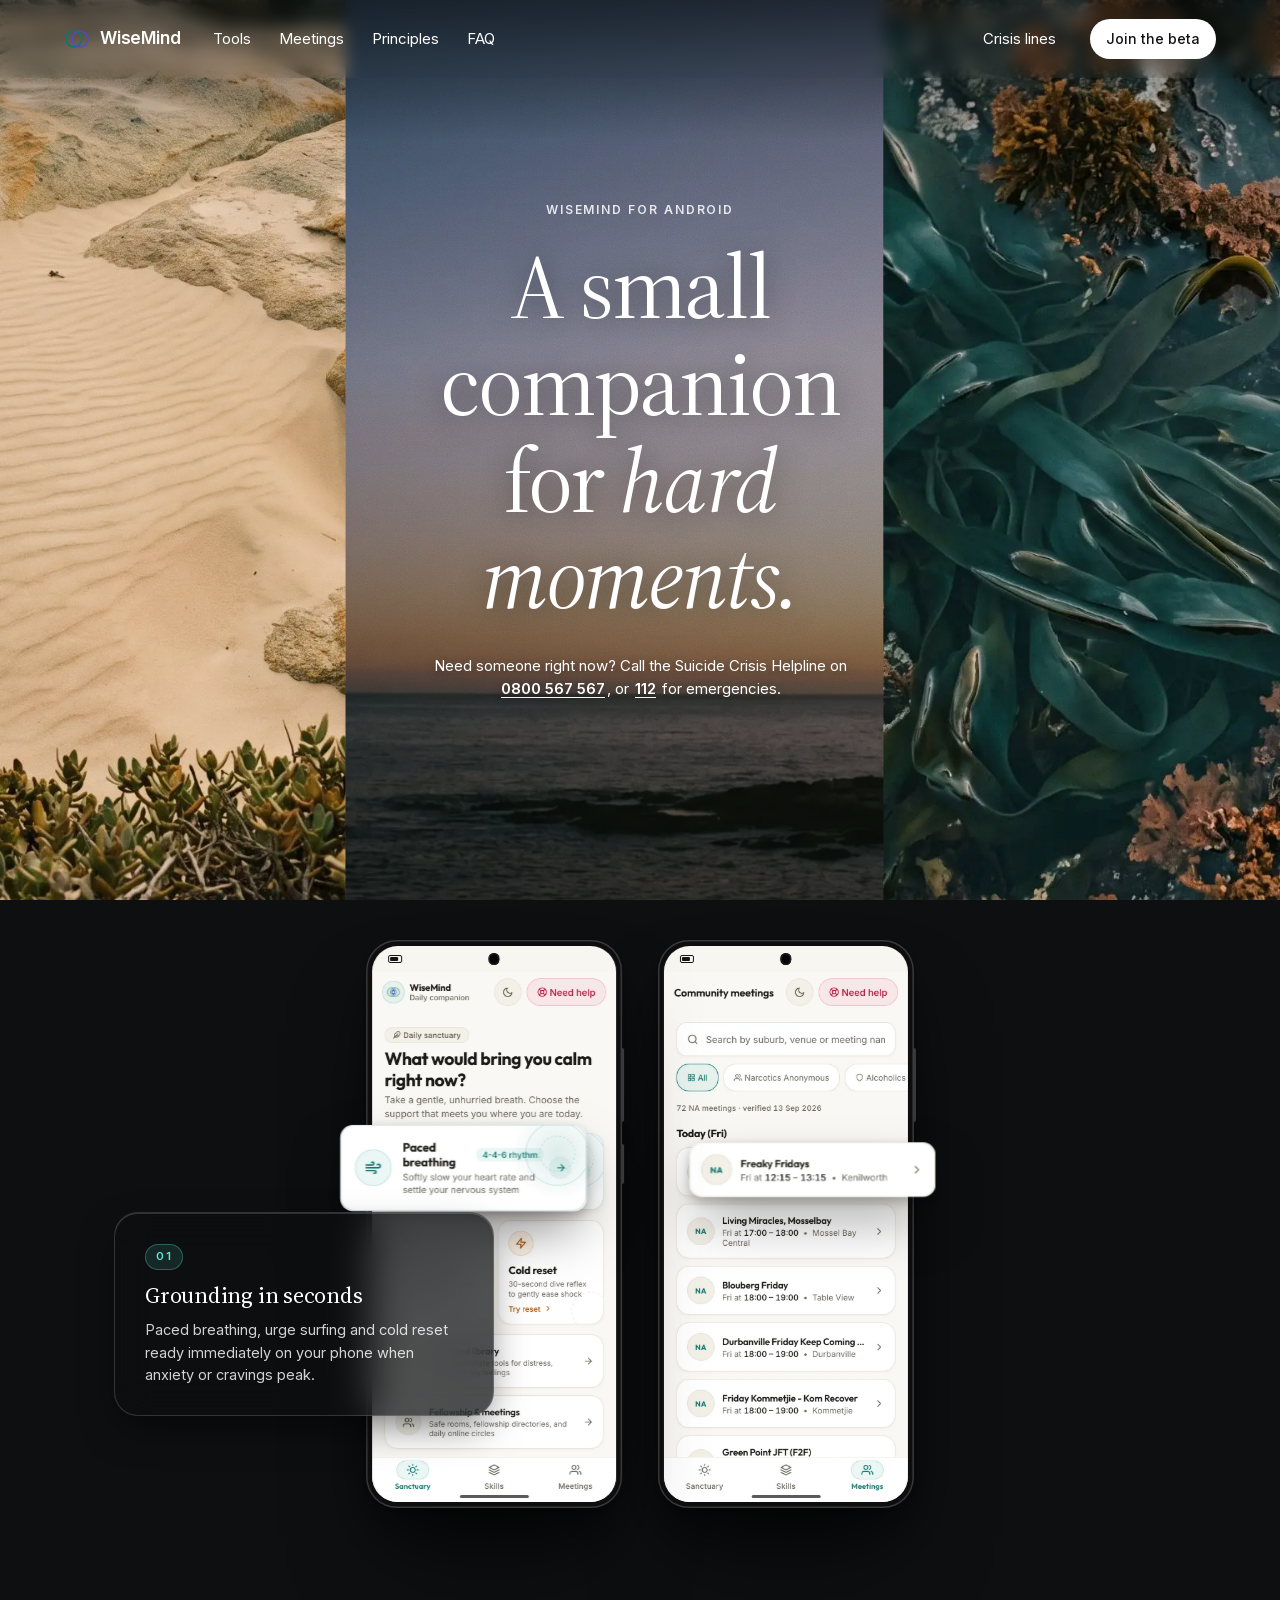
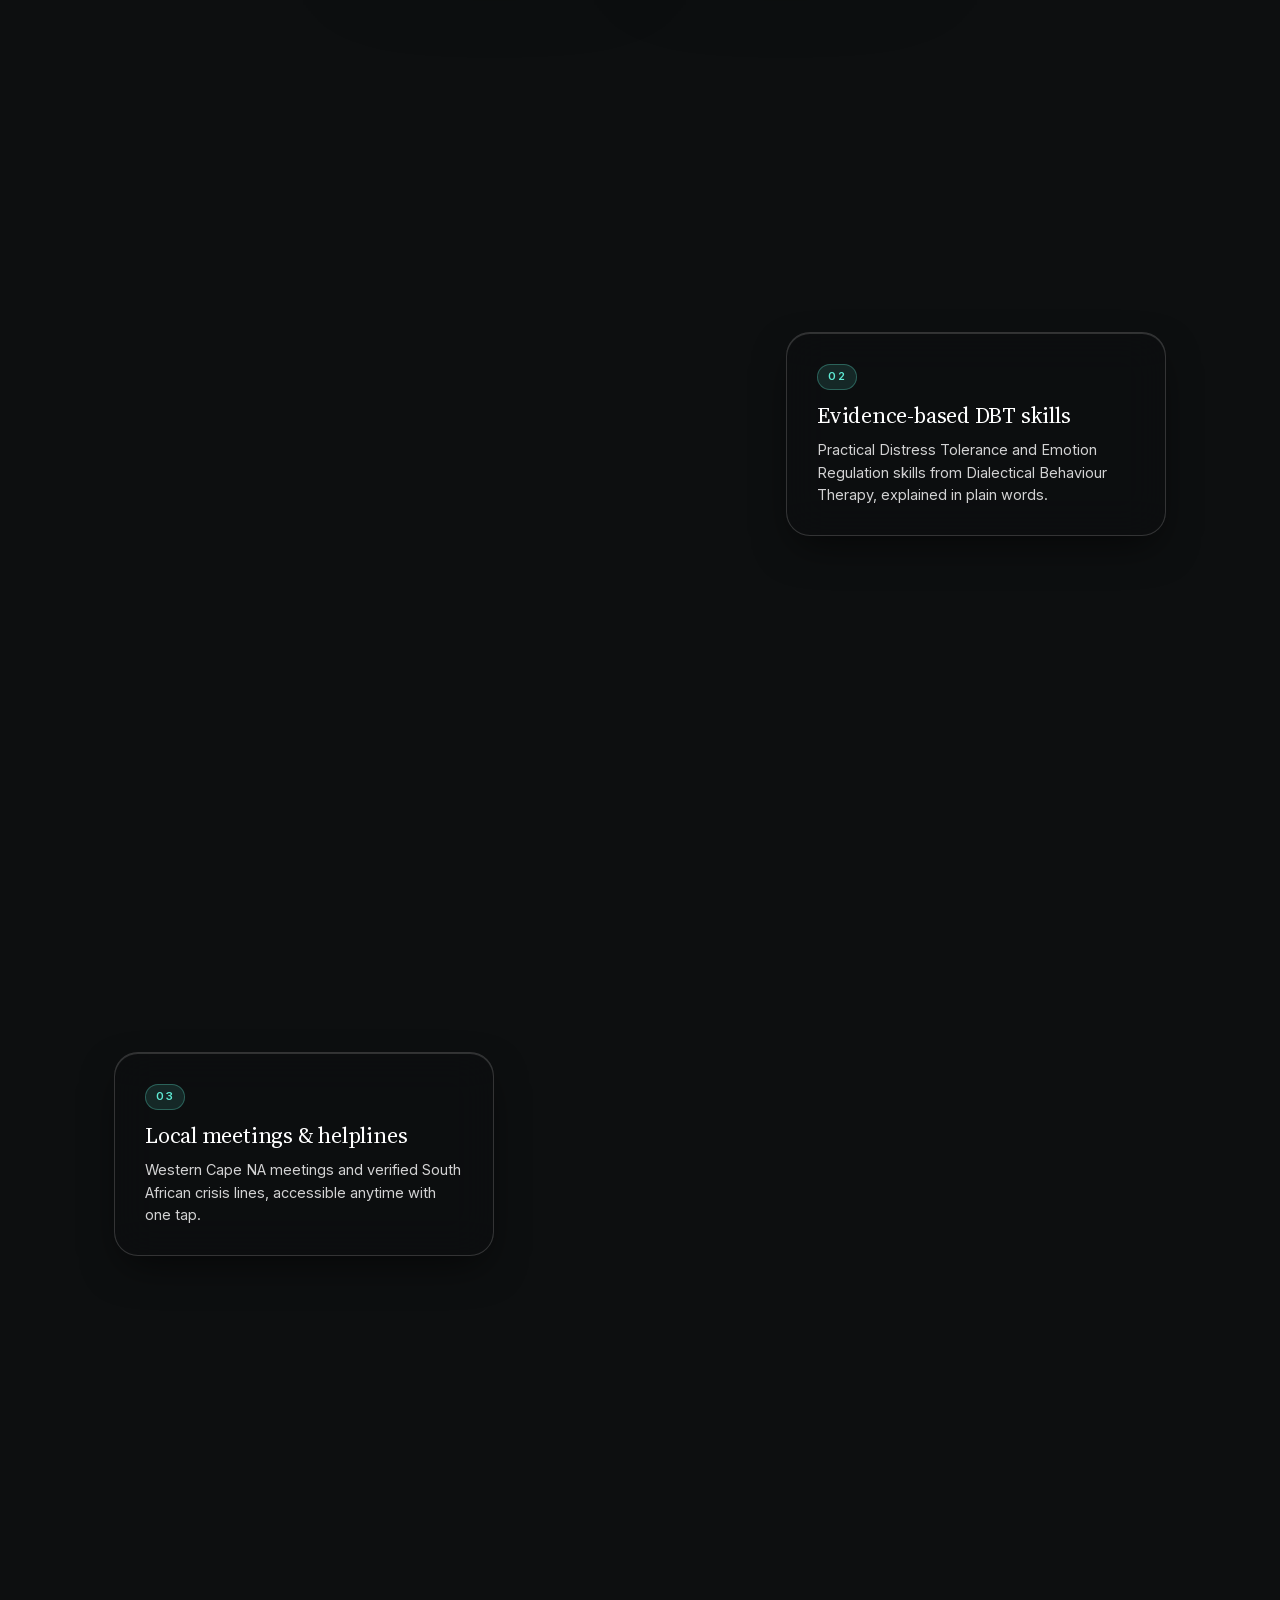
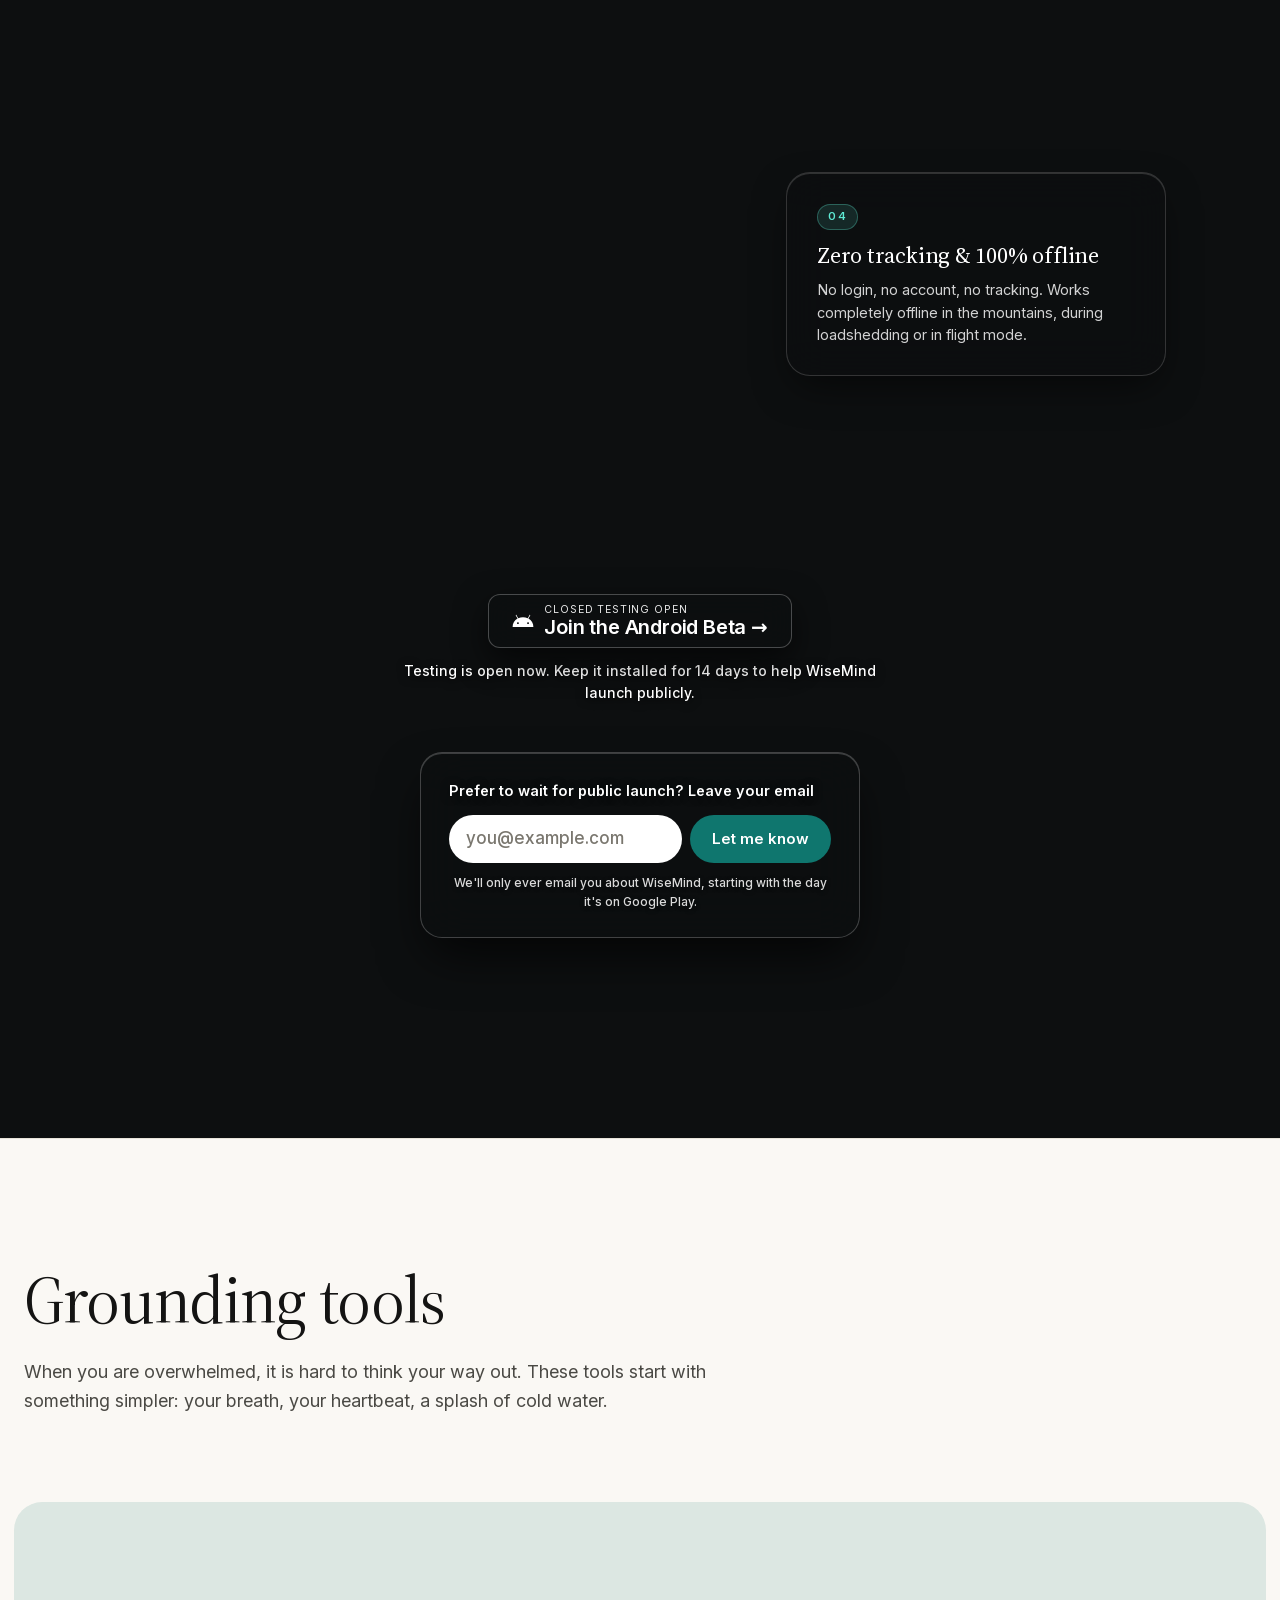
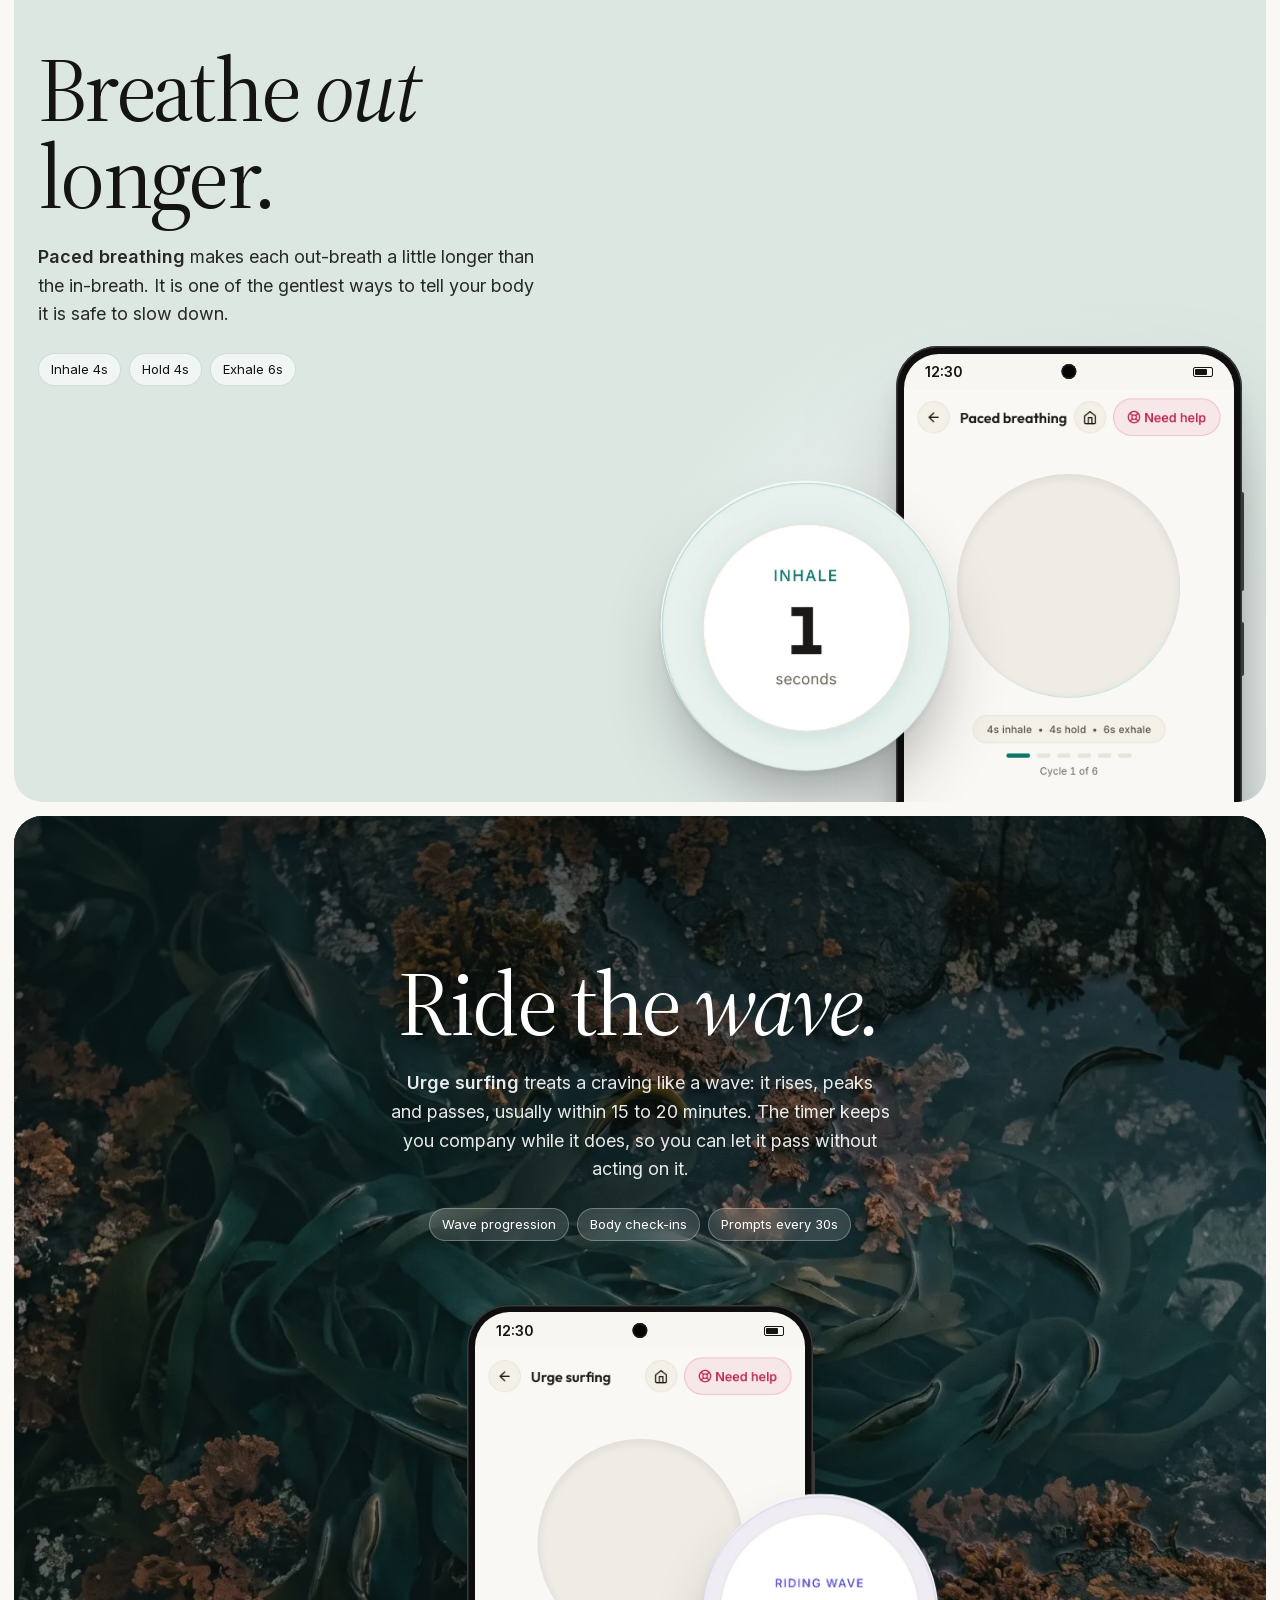
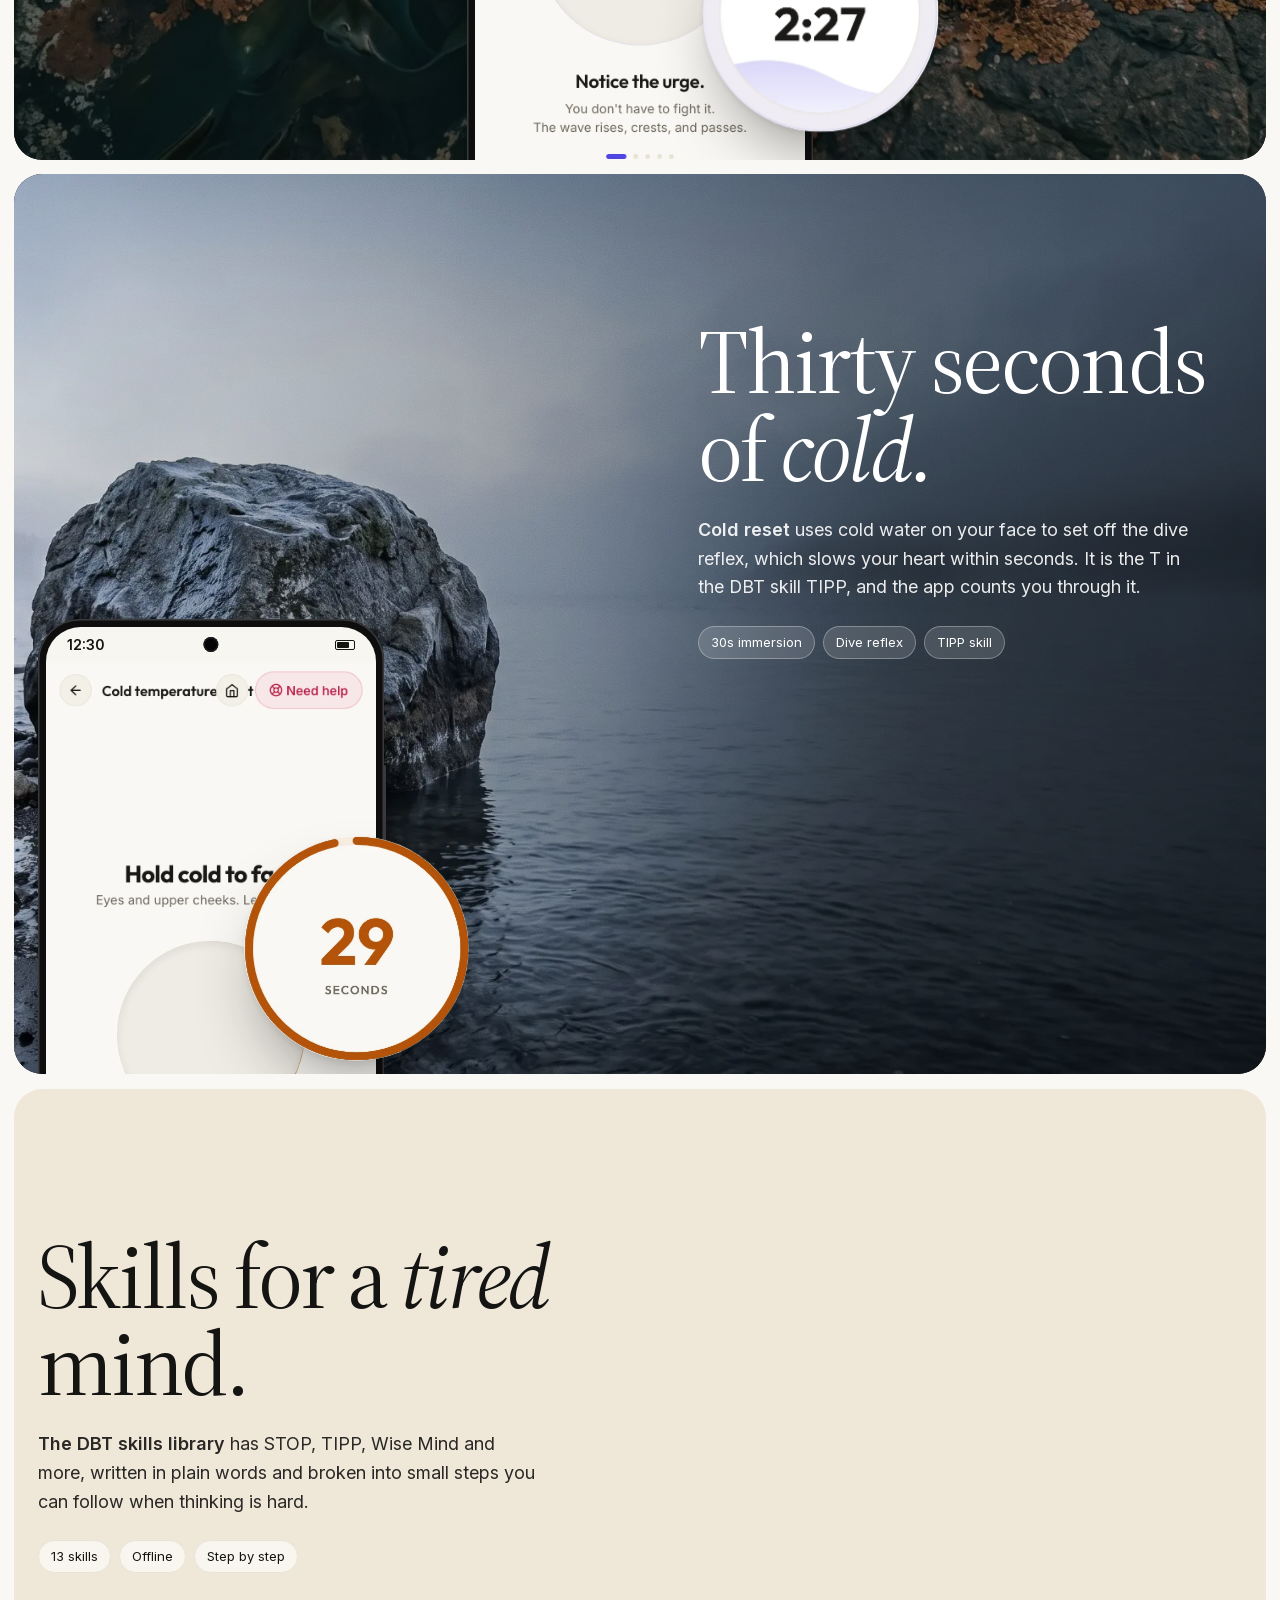
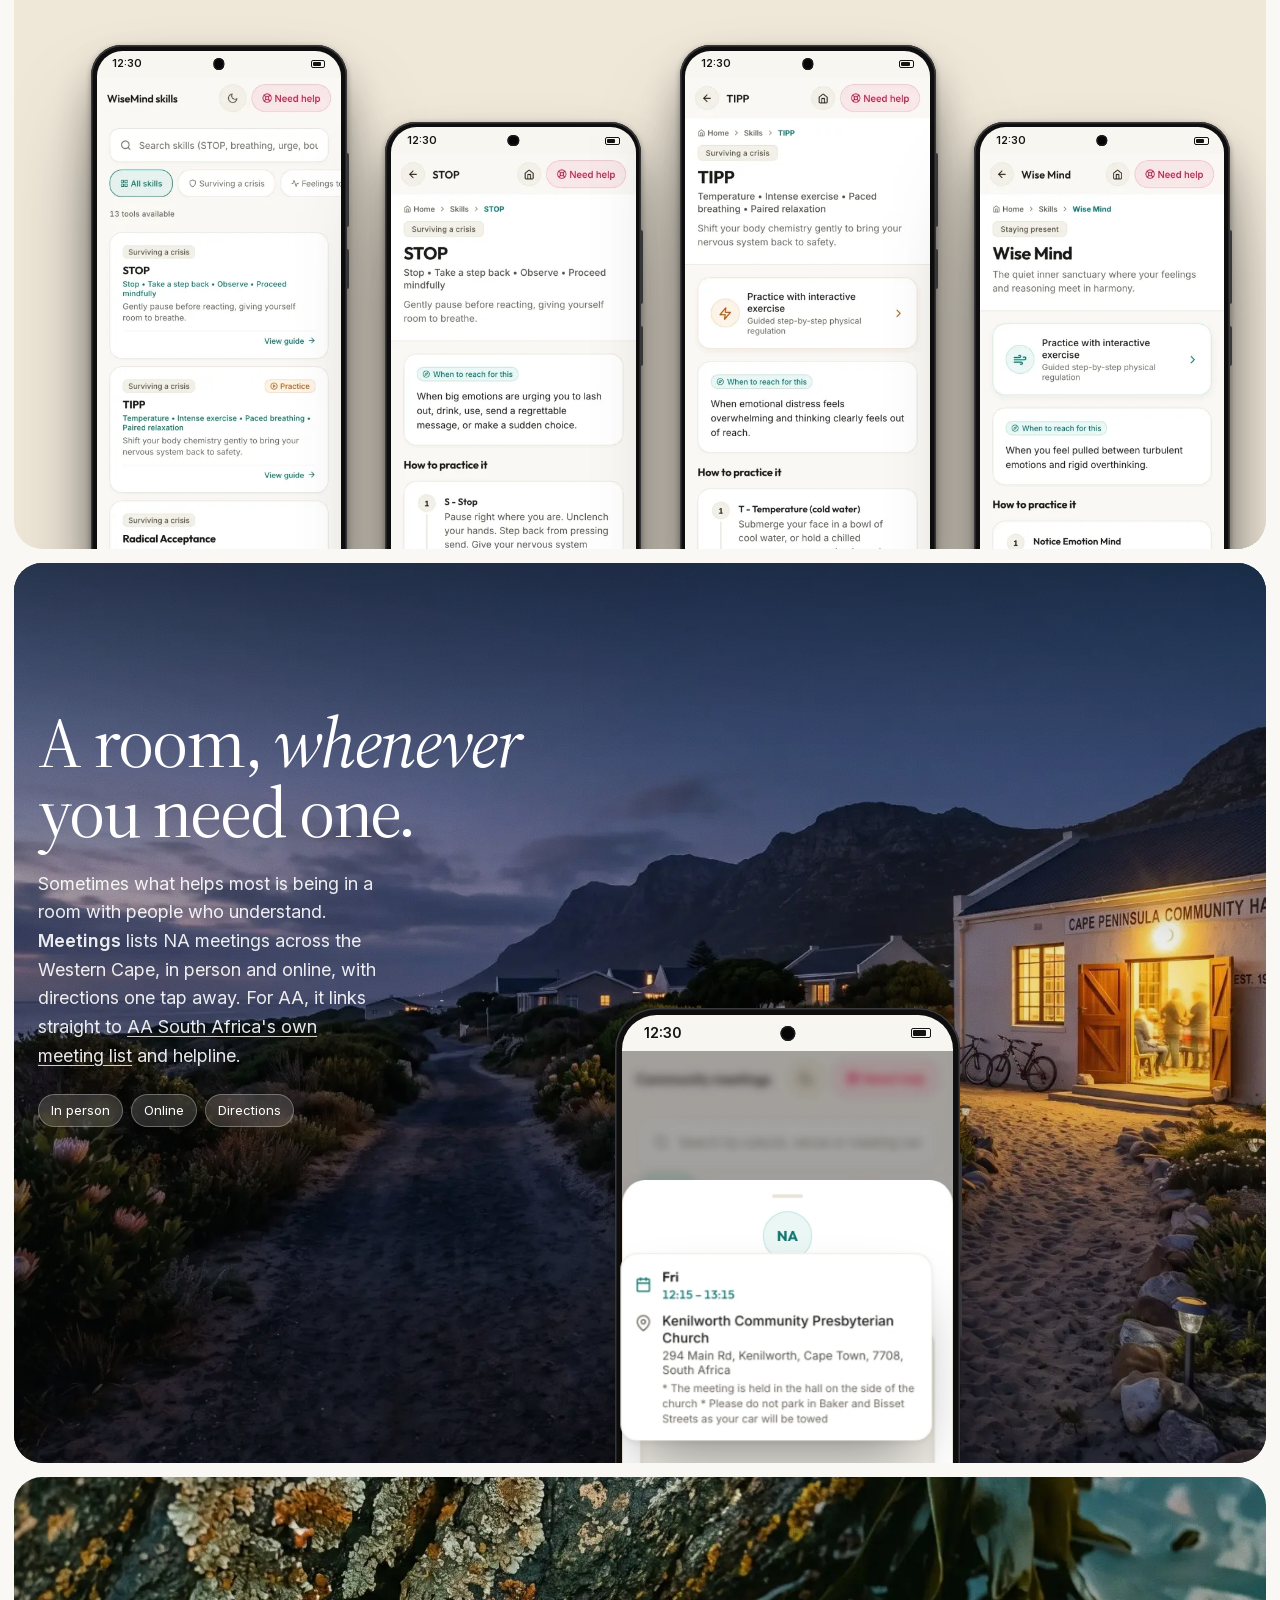
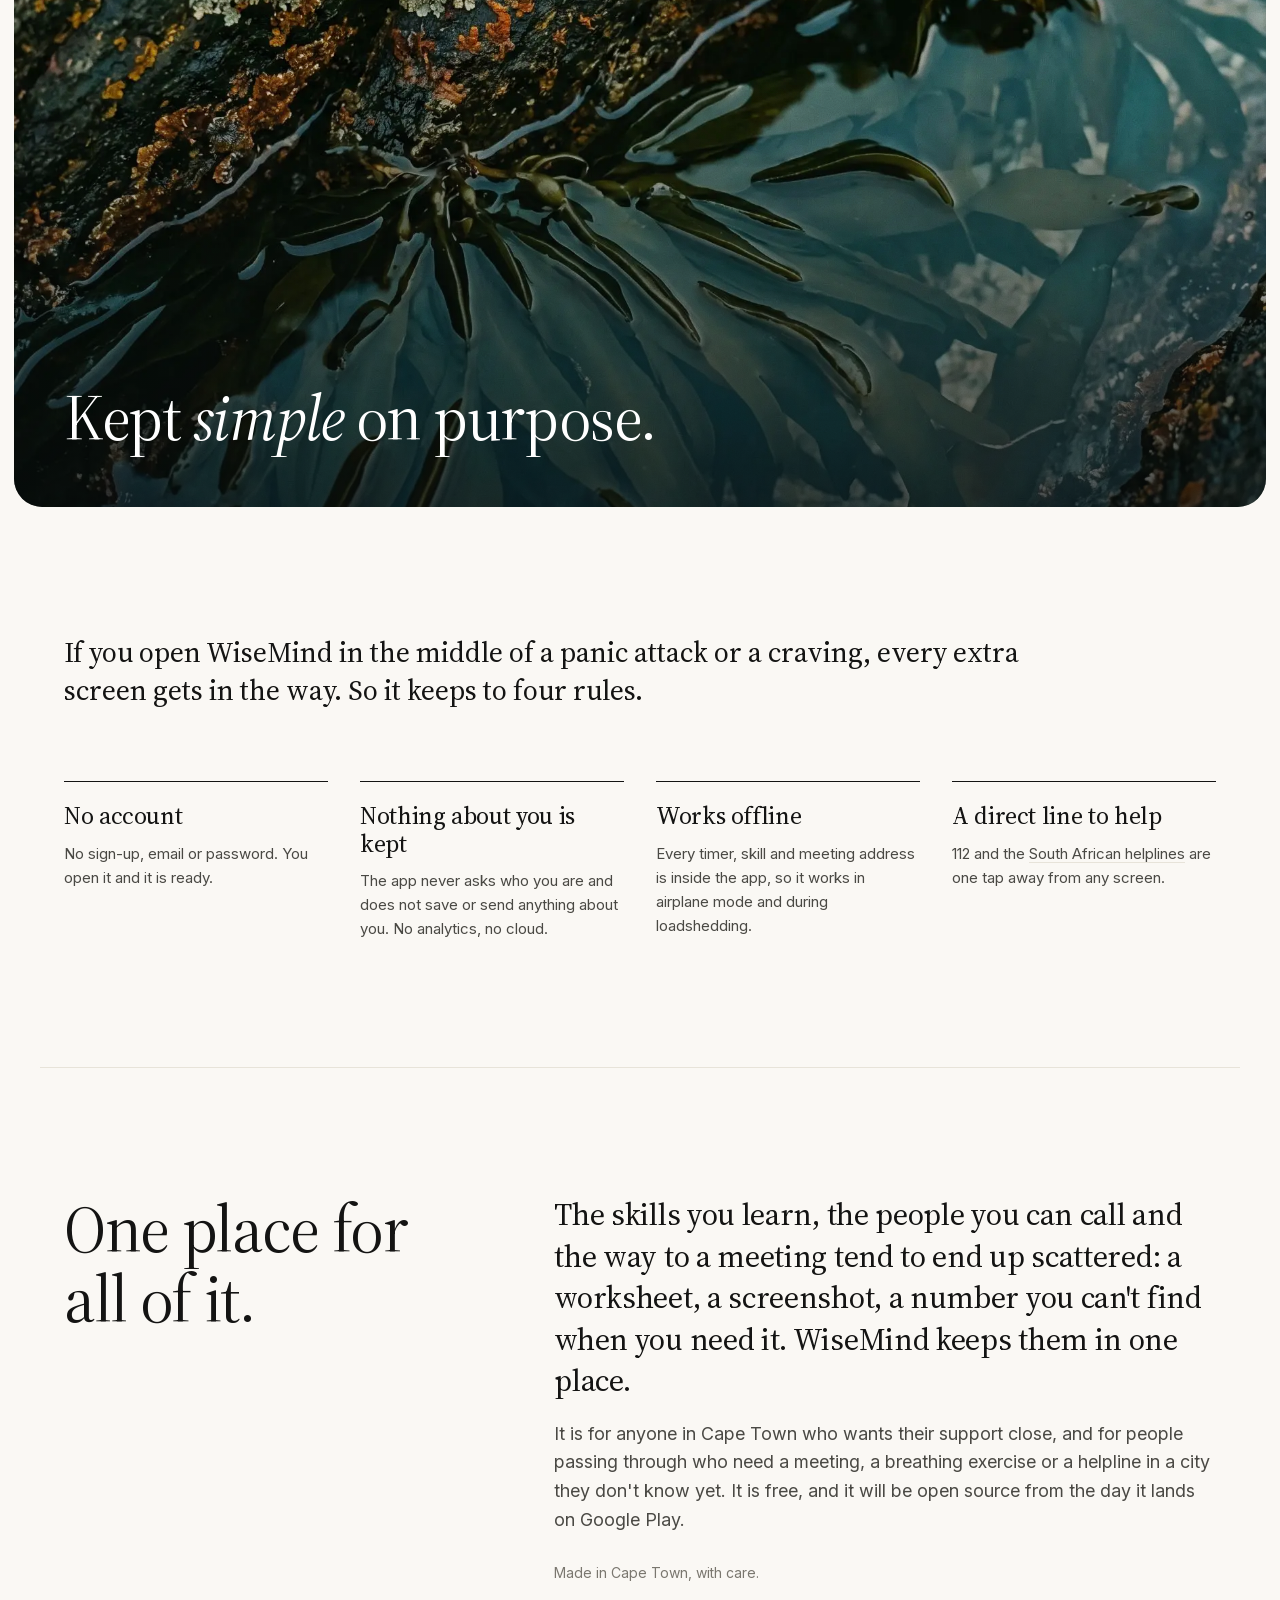
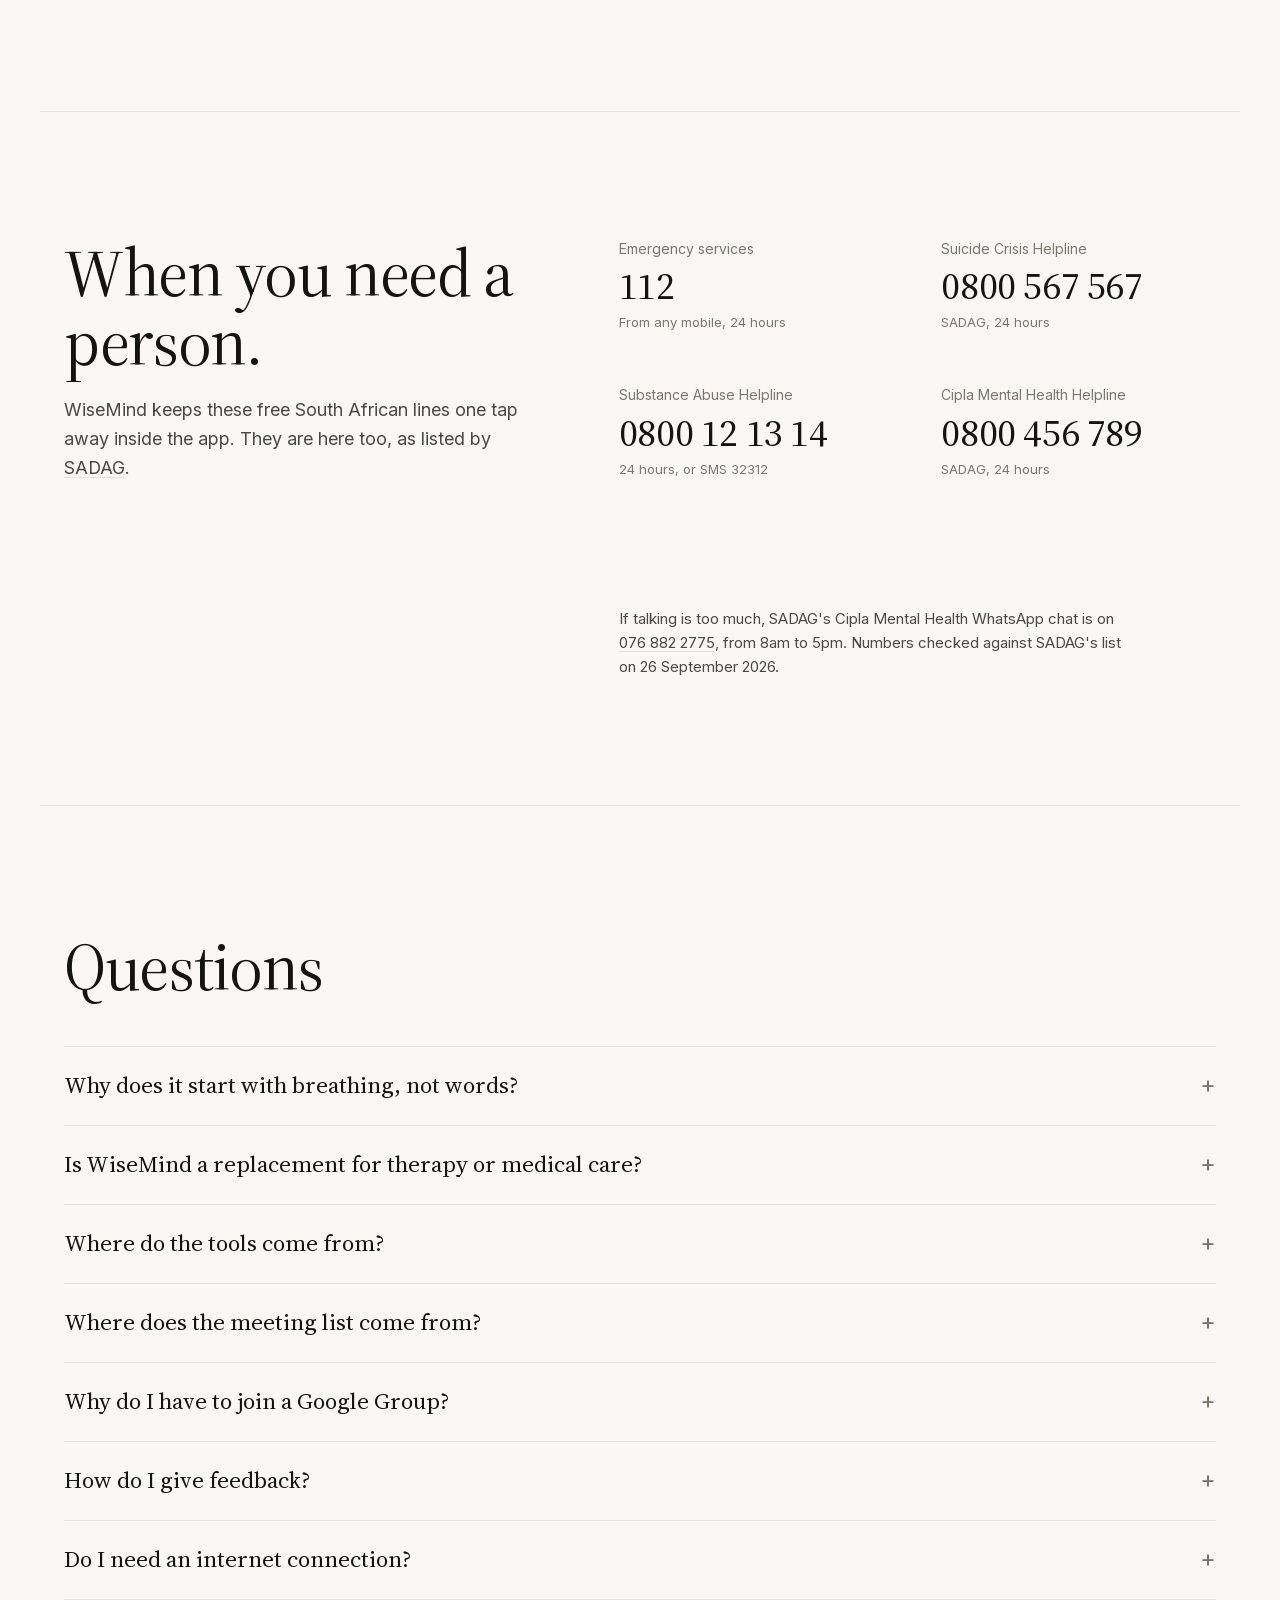
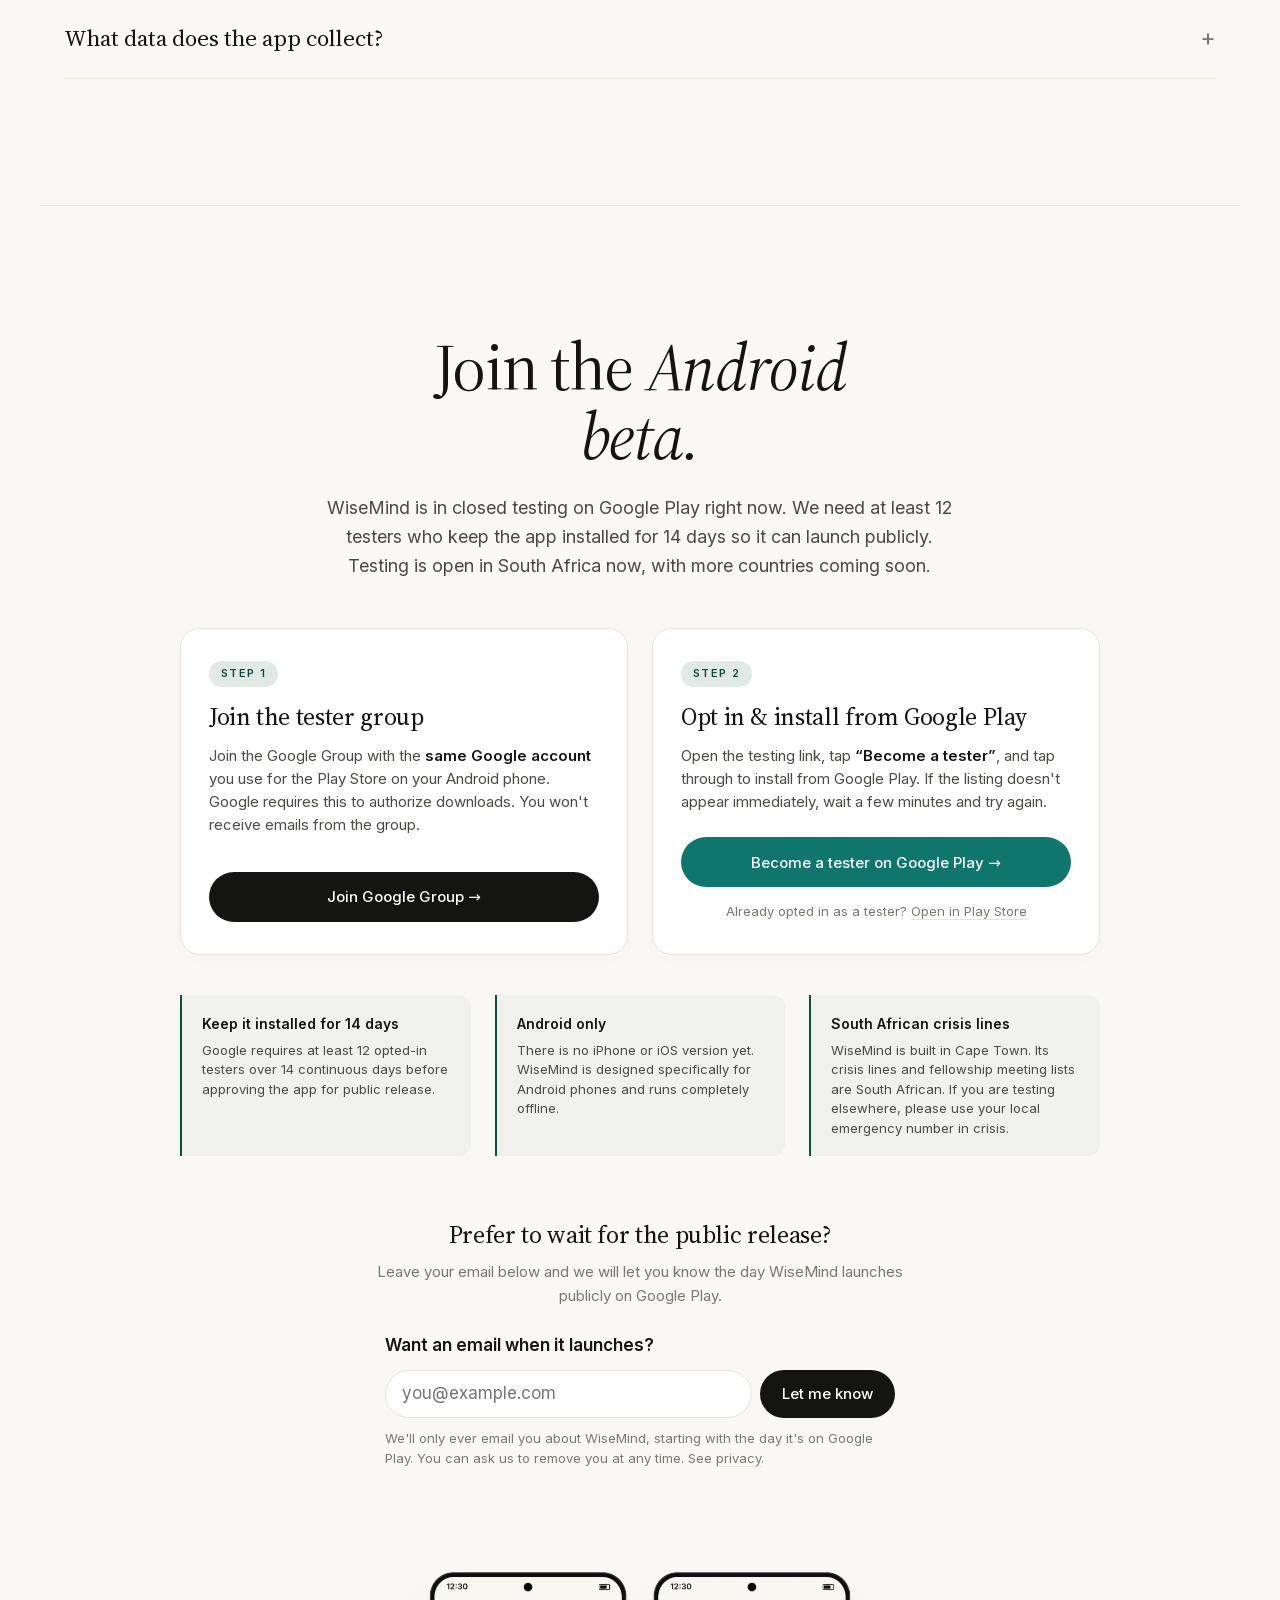
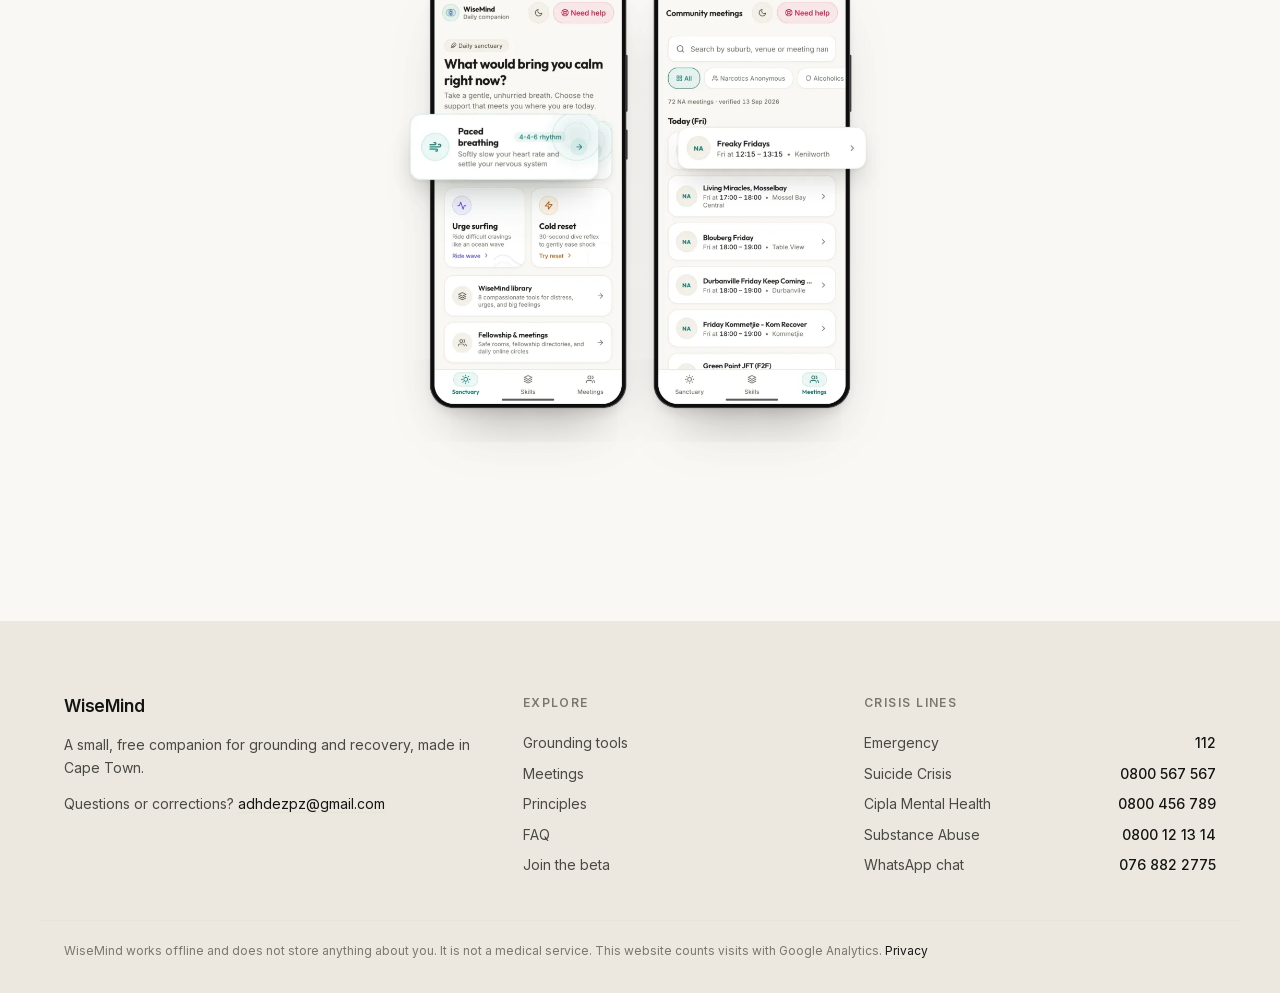
==== index.html @ ea914fc9 "prototype: hide hero section tab links" ====
<!doctype html>
<html lang="en-ZA">
<head>
<meta charset="utf-8">
<!-- Google tag (gtag.js), fetched after the page has loaded so it never competes with the opening image -->
<script>
  addEventListener('load', function () {
    var s = document.createElement('script');
    s.async = true;
    s.src = 'https://www.googletagmanager.com/gtag/js?id=G-6JCVP7682J';
    document.head.appendChild(s);
  });
  window.dataLayer = window.dataLayer || [];
  function gtag(){dataLayer.push(arguments);}
  gtag('js', new Date());

  gtag('config', 'G-6JCVP7682J');
</script>
<meta name="google-site-verification" content="Q7U92V1SUy-u3KwpnO6GZsTx5Z57y-hUOcj2z6qh9Gs">
<meta name="viewport" content="width=device-width, initial-scale=1">
<title>WiseMind: Free Grounding and Recovery App for South Africa</title>
<meta name="description" content="Free help for anxiety and cravings, kept on your phone: breathing, DBT skills, South African helplines and Western Cape NA meetings. No account, works offline.">
<link rel="canonical" href="https://deannorman.github.io/wisemind-site/">
<meta name="theme-color" content="#FAF8F4">
<link rel="icon" type="image/png" sizes="32x32" href="assets/icons/icon-32.png">
<link rel="icon" type="image/png" sizes="192x192" href="assets/icons/icon-192.png">
<link rel="apple-touch-icon" href="assets/icons/icon-180.png">
<meta property="og:type" content="website">
<meta property="og:site_name" content="WiseMind">
<meta property="og:title" content="WiseMind: Free Grounding and Recovery App for South Africa">
<meta property="og:description" content="Free help for anxiety and cravings, kept on your phone: breathing, DBT skills, South African helplines and Western Cape NA meetings. No account, works offline.">
<meta property="og:url" content="https://deannorman.github.io/wisemind-site/">
<meta property="og:image" content="https://deannorman.github.io/wisemind-site/assets/img/og-image.jpg">
<meta property="og:image:width" content="1200">
<meta property="og:image:height" content="630">
<meta property="og:image:alt" content="WiseMind home and meetings screens on two Android phones, beside the line: A small companion for hard moments.">
<meta property="og:locale" content="en_ZA">
<meta name="twitter:card" content="summary_large_image">
<meta name="twitter:title" content="WiseMind: Free Grounding and Recovery App for South Africa">
<meta name="twitter:description" content="Free help for anxiety and cravings, kept on your phone: breathing, DBT skills, South African helplines and Western Cape NA meetings. No account, works offline.">
<meta name="twitter:image" content="https://deannorman.github.io/wisemind-site/assets/img/og-image.jpg">
<script type="application/ld+json">
{
  "@context": "https://schema.org",
  "@graph": [
    {
      "@type": "WebPage",
      "@id": "https://deannorman.github.io/wisemind-site/#page",
      "url": "https://deannorman.github.io/wisemind-site/",
      "name": "WiseMind: Free Grounding and Recovery App for South Africa",
      "inLanguage": "en-ZA",
      "dateModified": "2026-09-26",
      "about": {
        "@id": "https://deannorman.github.io/wisemind-site/#app"
      },
      "publisher": {
        "@id": "https://deannorman.github.io/wisemind-site/#org"
      }
    },
    {
      "@type": "SoftwareApplication",
      "name": "WiseMind",
      "description": "A small, free grounding and recovery companion: paced breathing, urge surfing, cold reset, DBT skills, South African helplines and Western Cape NA meetings. The app needs no account, tracks nothing and works offline.",
      "operatingSystem": "Android",
      "applicationCategory": "HealthApplication",
      "url": "https://deannorman.github.io/wisemind-site/",
      "image": "https://deannorman.github.io/wisemind-site/assets/img/og-image.jpg",
      "inLanguage": "en-ZA",
      "isAccessibleForFree": true,
      "offers": {
        "@type": "Offer",
        "price": "0",
        "priceCurrency": "ZAR"
      },
      "author": {
        "@id": "https://deannorman.github.io/wisemind-site/#org"
      },
      "publisher": {
        "@type": "Organization",
        "@id": "https://deannorman.github.io/wisemind-site/#org",
        "name": "WiseMind",
        "url": "https://deannorman.github.io/wisemind-site/",
        "email": "adhdezpz@gmail.com",
        "logo": {
          "@type": "ImageObject",
          "url": "https://deannorman.github.io/wisemind-site/assets/icons/icon-512.png",
          "width": 512,
          "height": 512
        },
        "address": {
          "@type": "PostalAddress",
          "addressLocality": "Cape Town",
          "addressCountry": "ZA"
        }
      },
      "@id": "https://deannorman.github.io/wisemind-site/#app",
      "disambiguatingDescription": "A free grounding and recovery app for Android, made in Cape Town, South Africa. Its name nods to Wise Mind, one of the DBT skills it includes."
    }
  ]
}
</script>
<link rel="preload" href="assets/fonts/source-serif-4-latin.woff2" as="font" type="font/woff2" crossorigin>
<link rel="preload" href="assets/fonts/inter-latin.woff2" as="font" type="font/woff2" crossorigin>
<style>
  /* Self-hosted fonts (SIL Open Font License 1.1), latin subset */
  @font-face { font-family: 'Inter'; font-style: normal; font-weight: 400 600; font-display: swap; src: url(assets/fonts/inter-latin.woff2) format('woff2'); }
  @font-face { font-family: 'Source Serif 4'; font-style: normal; font-weight: 400; font-display: swap; src: url(assets/fonts/source-serif-4-latin.woff2) format('woff2'); }
  @font-face { font-family: 'Source Serif 4'; font-style: italic; font-weight: 400; font-display: swap; src: url(assets/fonts/source-serif-4-italic-latin.woff2) format('woff2'); }
  :root {
    --bg: #FAF8F4;
    --ink: #141413;
    --body: #4A4944;
    --muted: #7A776F;
    --line: #E7E3D9;
    --accent: #0F4D3F;
    --bezel: #0E0E0F;
    --bezel-edge: #3A3A3C;
    --app-bg: #F8F6F1;
    --src-w: 780; /* source screenshot width in px */
  }
  * { box-sizing: border-box; margin: 0; padding: 0; }
  html { -webkit-font-smoothing: antialiased; }
  @media (prefers-reduced-motion: no-preference) { html { scroll-behavior: smooth; } }
  [id] { scroll-margin-top: 76px; }
  .ch[id], .band[id] { scroll-margin-top: 0; } /* full-bleed sections sit under the translucent nav */
  body { background: var(--bg); color: var(--body); font: 400 17px/1.6 'Inter', system-ui, sans-serif; overflow-x: hidden; }
  a { color: inherit; text-decoration: none; }
  img { max-width: 100%; height: auto; } /* width/height attributes reserve space; CSS keeps the aspect ratio */

  body { timeline-scope: --intro, --showcase; }

  /* Nav: white over video hero backdrop, ink on the light page */
  @property --fg  { syntax: '<color>'; inherits: true; initial-value: #ffffff; }
  @property --inv { syntax: '<color>'; inherits: true; initial-value: #141413; }
  @property --nav-bg { syntax: '<color>'; inherits: false; initial-value: transparent; }
  .nav { position: fixed; top: 0; left: 0; right: 0; z-index: 10; --fg: #fff; --inv: #141413; --nav-bg: transparent;
         backdrop-filter: blur(8px);
         color: var(--fg); background: var(--nav-bg); }
  .nav .btn-dark { background: var(--fg); color: var(--inv); }
  .nav-inner { max-width: 1200px; margin: 0 auto; padding: 18px 24px; display: flex; align-items: center; gap: 32px; }
  .brand { display: flex; align-items: center; gap: 10px; font-weight: 600; font-size: 17px; letter-spacing: -0.01em; }
  .links { display: flex; gap: 28px; font-size: 15px; margin-right: auto; }
  .links a:hover { opacity: .7; }
  .btn { display: inline-flex; align-items: center; font-size: 14px; font-weight: 500; padding: 9px 16px; border-radius: 999px; }
  .nav-help { font-size: 15px; padding: 9px 2px; }
  .nav-help:hover { opacity: .7; }
  .btn, .nav-help, .links a { white-space: nowrap; }
  .menu { display: none; position: relative; }
  .menu summary { list-style: none; cursor: pointer; display: inline-flex; align-items: center; min-height: 44px; padding: 0 16px; border-radius: 999px; font-size: 14px; font-weight: 500; background: var(--fg); color: var(--inv); }
  .menu summary::-webkit-details-marker { display: none; }
  .menu-panel { position: absolute; right: 0; top: calc(100% + 8px); min-width: 180px; padding: 8px; border-radius: 16px; background: var(--bg); color: var(--ink);
                box-shadow: 0 1px 2px rgba(20,20,19,.08), 0 16px 40px -12px rgba(20,20,19,.3); }
  .menu-panel a { display: flex; align-items: center; min-height: 44px; padding: 0 12px; border-radius: 10px; font-size: 16px; }
  .menu-panel a:hover { background: #F0ECE3; }
  @media (max-width: 820px) { .links, .nav .btn-dark { display: none; } .menu { display: block; } .brand { margin-right: auto; } .nav-inner { gap: 14px; padding: 10px 16px; } .nav-help { font-size: 14px; display: inline-flex; align-items: center; min-height: 44px; } }

  /* Intro Experience: triptych opens into center video, which stays pinned behind .read & .stage */
  .intro-experience { position: relative; view-timeline: --intro block; background: #0d0f10; }
  .intro-backdrop { position: sticky; top: 0; height: 100vh; height: 100svh; overflow: hidden; z-index: 1; pointer-events: none; }
  .intro-backdrop::after { content: ''; position: absolute; inset: 0 0 auto; height: 140px; pointer-events: none;
                           background: linear-gradient(180deg, rgba(8,12,14,.6), transparent); } /* keeps white nav legible */
  .panel { position: absolute; inset: 0; overflow: hidden; }
  .panel img, .panel video { width: 100%; height: 100%; object-fit: cover; display: block; }
  .panel-center { clip-path: inset(0 31% 0 27%); }
  .panel-center img, .panel-center video { object-position: 50% 70%; transform: scale(1.04); }
  .panel-left  { right: 73%; transform: translateX(0); }
  .panel-left img, .panel-left video { object-position: 50% 50%; }
  .panel-right { left: 69%; transform: translateX(0); }
  .panel-right img, .panel-right video { object-position: 38% 50%; }
  .scrim { position: absolute; inset: 0; background: linear-gradient(180deg, rgba(8,12,14,.4) 0%, rgba(8,12,14,.25) 40%, rgba(8,12,14,.65) 100%); }
  .grain { position: absolute; inset: -50%; pointer-events: none; opacity: .22; mix-blend-mode: overlay;
           background-image: url("data:image/svg+xml,%3Csvg xmlns='http://www.w3.org/2000/svg' width='220' height='220'%3E%3Cfilter id='n'%3E%3CfeTurbulence type='fractalNoise' baseFrequency='.85' numOctaves='3' stitchTiles='stitch'/%3E%3CfeColorMatrix values='0 0 0 0 .5 0 0 0 0 .5 0 0 0 0 .5 0 0 0 1.4 0'/%3E%3C/filter%3E%3Crect width='100%25' height='100%25' filter='url(%23n)'/%3E%3C/svg%3E"); }

  /* Flowing content layered on top of the sticky video backdrop */
  .intro-flow { position: relative; z-index: 2; margin-top: -100vh; margin-top: -100svh; }
  .intro-hero { position: relative; min-height: 100vh; min-height: 100svh; display: flex; align-items: center; justify-content: center; }
  .card { display: flex; flex-direction: column; align-items: center; justify-content: center; padding: 0 24px; color: #fff; text-align: center; }
  .card .kicker { font-size: 12px; font-weight: 600; letter-spacing: .16em; text-transform: uppercase; opacity: .85; margin-bottom: 20px; }
  h1 { padding-bottom: .08em; font: 400 clamp(44px, 7vw, 96px)/1.08 'Source Serif 4', Georgia, serif; letter-spacing: -0.025em; max-width: 12ch; text-shadow: 0 2px 30px rgba(0,0,0,.45); }
  h1 em { font-style: italic; }
  .now { margin-top: 22px; max-width: 30em; font-size: 15px; line-height: 1.5; text-shadow: 0 1px 12px rgba(0,0,0,.45); }
  .now a { display: inline-block; padding: 10px 2px; margin: -10px 0; font-weight: 600; white-space: nowrap; text-decoration: underline; text-underline-offset: 3px; }
  .toc { list-style: none; margin-top: clamp(32px, 6vh, 56px); width: min(360px, 100%); font-size: 14px; }
  .toc a { display: flex; align-items: baseline; gap: 12px; padding: 5px 0; }
  .toc a::after { content: ''; order: 1; flex: 1; border-bottom: 1px solid rgba(255,255,255,.35); transform: translateY(-4px); }
  .toc span:last-child { order: 2; }
  .toc a:hover span:last-child { text-decoration: underline; text-underline-offset: 3px; }

  /* Showcase: sticky phones pinned in background/center while floating value pills scroll past */
  .stage-showcase { position: relative; padding-bottom: 140px; view-timeline: --showcase block; }
  .stage-sticky { position: sticky; top: 12vh; height: 76vh; display: flex; align-items: center; justify-content: center; z-index: 1; pointer-events: none; }
  .phones { position: relative; height: calc(var(--w) * 2.36); perspective: 1600px; perspective-origin: 50% 0%;
            --w: clamp(140px, 20vw, 260px); }

  /* Device: Android flagship proportions (thin even bezel, punch-hole camera), drawn in CSS */
  .phone {
    --pad: calc(var(--w) * 0.022);
    --sw: calc(var(--w) - var(--pad) * 2);       /* screen width */
    --status: calc(var(--sw) * 0.11);            /* status bar height */
    position: absolute; top: 0; left: 50%; width: var(--w);
    transform-style: preserve-3d;
  }
  .phone.left  { transform: translateX(calc(-100% - var(--w) * 0.07)); z-index: 2; }
  .phone.right { transform: translateX(calc(var(--w) * 0.07)); z-index: 1; }

  .frame {
    position: relative; background: var(--bezel); padding: var(--pad);
    border-radius: calc(var(--w) * 0.12);
    box-shadow:
      inset 0 0 0 1.5px var(--bezel-edge),
      0 2px 6px rgba(0,0,0,.35),
      0 24px 48px -10px rgba(0,0,0,.5),
      0 60px 100px -30px rgba(0,0,0,.7);
  }
  /* volume rocker and power key, both on the right edge */
  .frame::before, .frame::after { content: ''; position: absolute; right: -2px; width: 3px; background: var(--bezel-edge); border-radius: 0 2px 2px 0; }
  .frame::before { top: 19%; height: 13%; }
  .frame::after  { top: 36%; height: 7%; }
  .screen { position: relative; border-radius: calc(var(--w) * 0.1); overflow: hidden; background: var(--app-bg); }
  .cam { position: absolute; top: calc(var(--sw) * 0.032); left: 50%; transform: translateX(-50%); width: calc(var(--sw) * 0.046); aspect-ratio: 1; background: #050505; border-radius: 50%; z-index: 1;
         box-shadow: inset 0 0 0 1.5px #1c1c1e; }
  .status { height: var(--status); display: flex; align-items: center; justify-content: space-between; padding: 0 calc(var(--sw) * 0.065); font: 600 calc(var(--sw) * 0.043)/1 'Inter', sans-serif; color: var(--ink); }
  .batt { width: calc(var(--sw) * 0.06); height: calc(var(--sw) * 0.03); border: 1.5px solid var(--ink); border-radius: 2px; padding: 1px; }
  .batt::after { content: ''; display: block; height: 100%; width: 78%; background: var(--ink); border-radius: 1px; }
  .screen img { display: block; width: 100%; height: auto; }
  .home-ind { position: absolute; bottom: calc(var(--sw) * 0.016); left: 50%; transform: translateX(-50%); width: 28%; height: 3px; border-radius: 3px; background: var(--ink); opacity: .7; } /* Android gesture bar */

  /* Pulled-out UI: a crop of the same screenshot, lifted in front of the glass */
  .pull {
    --x: 0; --y: 0; --cw: 0; --ch: 0; --r: 36;   /* crop box, in source px */
    position: absolute;
    left: calc(var(--pad) + var(--sw) * var(--x) / var(--src-w));
    top:  calc(var(--pad) + var(--status) + var(--sw) * var(--y) / var(--src-w));
    width:  calc(var(--sw) * var(--cw) / var(--src-w));
    height: calc(var(--sw) * var(--ch) / var(--src-w));
    z-index: 3;
  }
  .pull-card {
    width: 100%; height: 100%;
    border-radius: calc(var(--sw) * var(--r) / var(--src-w));
    background-image: var(--img);
    background-size: var(--sw) auto;
    background-position:
      calc(var(--sw) * var(--x) / var(--src-w) * -1)
      calc(var(--sw) * var(--y) / var(--src-w) * -1);
    transform: translate3d(var(--dx), -6%, 60px) scale(1.12);
    box-shadow: 0 4px 10px rgba(0,0,0,.25), 0 24px 50px -10px rgba(0,0,0,.5);
  }
  .left  .pull { --x: 40; --y: 514; --cw: 700; --ch: 244; --img: url(assets/screens/01-home.webp); --dx: -14%; }
  .right .pull { --x: 40; --y: 558; --cw: 700; --ch: 156; --img: url(assets/screens/13-meetings-today.webp); --dx: 12%; }

  /* Value Stream: items of floating text that you scroll past while the app shots are in view */
  .value-stream { position: relative; z-index: 2; max-width: 1100px; margin: -50vh auto 0; padding: 0 24px; display: flex; flex-direction: column; gap: 40vh; }
  .value-step { display: flex; min-height: 40vh; align-items: center; }
  .value-step:nth-child(odd) { justify-content: flex-start; }
  .value-step:nth-child(even) { justify-content: flex-end; }
  .value-pill {
    max-width: 380px; width: 100%;
    background: rgba(13, 15, 16, 0.72);
    backdrop-filter: blur(20px);
    -webkit-backdrop-filter: blur(20px);
    border: 1px solid rgba(255, 255, 255, 0.16);
    border-radius: 24px;
    padding: 28px 30px;
    color: #fff;
    box-shadow: 0 16px 40px -10px rgba(0, 0, 0, 0.6), inset 0 1px 0 rgba(255, 255, 255, 0.15);
  }
  .value-pill .step-num {
    display: inline-block; font-size: 11px; font-weight: 700; letter-spacing: 0.14em;
    color: #5eead4; background: rgba(94, 234, 212, 0.12);
    border: 1px solid rgba(94, 234, 212, 0.3); border-radius: 999px;
    padding: 3px 10px; margin-bottom: 12px;
  }
  .value-pill h3 { font: 500 22px/1.25 'Source Serif 4', Georgia, serif; color: #fff; margin-bottom: 10px; letter-spacing: -0.01em; }
  .value-pill p { font-size: 14.5px; line-height: 1.55; color: rgba(255, 255, 255, 0.82); }

  @media (max-width: 820px) {
    .stage-sticky { top: 8vh; height: 60vh; }
    .phones { --w: clamp(120px, 32vw, 170px); }
    .value-stream { margin-top: -30vh; gap: 30vh; }
    .value-step, .value-step:nth-child(even) { justify-content: center; }
    .value-pill { max-width: 340px; padding: 22px 24px; }
  }

  .store { display: flex; flex-direction: column; align-items: center; gap: 12px; margin-top: 140px; margin-bottom: 60px; position: relative; z-index: 5; width: 100%; max-width: 520px; margin-left: auto; margin-right: auto; }
  .badge { display: inline-flex; align-items: center; gap: 10px; background: rgba(13,15,16,.92); backdrop-filter: blur(16px); color: #fff; border-radius: 12px; padding: 10px 24px; box-shadow: inset 0 0 0 1px rgba(255,255,255,.25), 0 12px 32px rgba(0,0,0,.6); }
  .badge.soon { cursor: default; }
  .badge-link { cursor: pointer; text-decoration: none; transition: transform .2s, background .2s, border-color .2s; }
  .badge-link:hover { transform: translateY(-2px); background: #0F766E; box-shadow: inset 0 0 0 1px rgba(94,234,212,.5), 0 16px 36px rgba(0,0,0,.7); color: #fff; }
  .badge small { display: block; font-size: 10.5px; line-height: 1.1; letter-spacing: .08em; opacity: .9; }
  .badge strong { display: block; font-size: 20px; font-weight: 600; line-height: 1.1; letter-spacing: -0.01em; }
  .store p { font-size: 14px; font-weight: 500; color: #ffffff !important; text-shadow: 0 2px 10px rgba(0,0,0,.9); text-align: center; }

  /* Hero Notify Signup Form Card */
  .notify-hero { width: min(440px, 92vw); margin: 20px auto 0; padding: 26px 28px; background: rgba(13, 15, 16, 0.92); backdrop-filter: blur(24px); -webkit-backdrop-filter: blur(24px); border: 1px solid rgba(255,255,255,0.22); border-radius: 22px; box-shadow: 0 24px 50px -10px rgba(0,0,0,0.75), inset 0 1px 0 rgba(255,255,255,0.2); }
  .notify.notify-hero label { color: #ffffff !important; font-size: 14.5px; font-weight: 600; text-shadow: 0 1px 8px rgba(0,0,0,0.6); margin-bottom: 12px; }
  .notify.notify-hero input { background: #ffffff !important; border: 1.5px solid rgba(255,255,255,0.5) !important; color: #141413 !important; font-weight: 500; }
  .notify.notify-hero input::placeholder { color: #7a776f !important; }
  .notify.notify-hero input:focus { outline: 2px solid #5eead4 !important; outline-offset: 1px; }
  .notify.notify-hero button { background: #0F766E !important; color: #ffffff !important; font-weight: 600; }
  .notify.notify-hero button:hover { background: #134e4a !important; color: #ffffff !important; }
  .notify-hero .notify-fine { color: rgba(255,255,255,0.85) !important; font-size: 12px; text-shadow: 0 1px 4px rgba(0,0,0,0.5); }
  .notify-hero .notify-done { color: #5eead4 !important; font-weight: 600; }

  /* Scroll-driven motion: native, off the main thread */
  @supports (animation-timeline: view()) {
    @media (prefers-reduced-motion: no-preference) {
      .phones .phone { animation: var(--rise) linear both; animation-timeline: --showcase; animation-range: entry 5% cover 30%; }
      .phone.left  { --rise: rise-left; }
      .phone.right { --rise: rise-right; }
      .pull-card { animation: lift linear both; animation-timeline: --showcase; animation-range: cover 15% cover 35%; }
      .pull { animation: drift linear both; animation-timeline: --showcase; animation-range: cover 25% exit 100%; }
      .value-pill { animation: pill-fade linear both; animation-timeline: view(); animation-range: entry 10% entry 45%; }
      .store { animation: appear linear both; animation-timeline: view(); animation-range: entry 10% entry 45%; }
    }
  }
  @keyframes pill-fade {
    from { opacity: 0; transform: translateY(24px) scale(0.96); }
    to   { opacity: 1; transform: translateY(0) scale(1); }
  }
  @keyframes rise-left {
    from { transform: translateX(-70%) translateY(30%) rotateX(34deg) rotateZ(-6deg) scale(.9); }
    to   { transform: translateX(calc(-100% - var(--w) * 0.07)) translateY(0) rotateX(0) rotateZ(0) scale(1); }
  }
  @keyframes rise-right {
    from { transform: translateX(-30%) translateY(40%) rotateX(34deg) rotateZ(6deg) scale(.9); }
    to   { transform: translateX(calc(var(--w) * 0.07)) translateY(0) rotateX(0) rotateZ(0) scale(1); }
  }
  @keyframes lift {
    from { transform: translate3d(0, 0, 0) scale(1); box-shadow: none; }
  }
  @keyframes drift {
    from { transform: translateY(0); }
    to   { transform: translateY(calc(var(--w) * -0.18)); }
  }
  @keyframes appear {
    from { opacity: 0; transform: translateY(16px); }
  }


  /* Intro motion: scroll-driven timeline across the intro experience */
  @supports (animation-timeline: view()) {
    @media (prefers-reduced-motion: no-preference) {
      .intro-experience [class^="panel"], .scrim { animation-timeline: --intro; animation-fill-mode: both; animation-timing-function: linear; }
      .panel-center { animation-name: open-center; animation-range: contain 0% contain 22%; }
      .panel-left   { animation-name: out-left;    animation-range: contain 0% contain 22%; }
      .panel-right  { animation-name: out-right;   animation-range: contain 0% contain 22%; }
      .scrim { animation-name: fade-in; animation-range: contain 10% contain 30%; }
      .nav { animation: nav-tone linear both; animation-timeline: --intro; animation-range: exit 88% exit 98%; }
    }
  }
  @keyframes fade-in  { from { opacity: 0; } }
  @keyframes open-center { from { clip-path: inset(0 31% 0 27%); } to { clip-path: inset(0 0 0 0); } }
  @keyframes out-left  { from { transform: translateX(0); } to { transform: translateX(-83%); } }
  @keyframes out-right { from { transform: translateX(0); } to { transform: translateX(85%); } }
  @keyframes nav-tone {
    from { --fg: #ffffff; --inv: #141413; --nav-bg: transparent; backdrop-filter: blur(8px); }
    to   { --fg: #141413; --inv: #ffffff; --nav-bg: color-mix(in srgb, var(--bg) 90%, transparent); backdrop-filter: blur(12px); }
  }

  /* Editorial sections */
  .sec { max-width: 1200px; margin: 0 auto; padding: clamp(96px, 14vh, 160px) 24px; border-top: 1px solid var(--line); }
  h2 { font: 400 clamp(40px, 5.2vw, 72px)/1.04 'Source Serif 4', Georgia, serif; color: var(--ink); letter-spacing: -0.02em; }
  h3 { font: 400 clamp(28px, 2.6vw, 38px)/1.1 'Source Serif 4', Georgia, serif; color: var(--ink); letter-spacing: -0.015em; }
  .meta { list-style: none; display: flex; flex-wrap: wrap; gap: 8px; margin-top: 24px; }
  .meta li { font-size: 13px; padding: 5px 12px; border: 1px solid var(--line); border-radius: 999px; background: #fff; }
  .phone.solo { --w: clamp(220px, 22vw, 290px); position: relative; left: auto; top: auto; transform: none; }

  .band { position: relative; isolation: isolate; height: clamp(360px, 70vh, 720px); overflow: hidden; display: flex; align-items: flex-end; }
  .band img { position: absolute; inset: -10% 0; width: 100%; height: 120%; object-fit: cover; }
  .band .grain { inset: 0; }
  .band::after { content: ''; position: absolute; inset: 0; background: linear-gradient(180deg, transparent 30%, rgba(8,12,14,.6)); }
  .band .band-title { position: relative; z-index: 1; max-width: 1200px; width: 100%; margin: 0 auto; padding: 0 24px 56px; color: #fff;
            font: 400 clamp(36px, 5vw, 68px)/1.05 'Source Serif 4', Georgia, serif; letter-spacing: -0.02em; }
  .band .band-title em { font-style: italic; }
  .principles { display: grid; grid-template-columns: repeat(4, 1fr); gap: 32px; }
  .principles div { border-top: 1px solid var(--ink); padding-top: 20px; }
  .principles-intro { max-width: 36em; font: 400 clamp(22px, 2.2vw, 30px)/1.35 'Source Serif 4', Georgia, serif; color: var(--ink); margin-bottom: clamp(48px, 8vh, 88px); }
  .principles h3 { font: 400 24px/1.15 'Source Serif 4', Georgia, serif; color: var(--ink); margin-bottom: 12px; }
  .principles p { font-size: 15px; }
  a.inline { text-decoration: underline; text-underline-offset: 3px; text-decoration-color: var(--line); }
  a.inline:hover { color: var(--accent); text-decoration-color: currentColor; }

  .maker { display: grid; grid-template-columns: minmax(0, 1fr) minmax(0, 1.6fr); gap: clamp(32px, 6vw, 96px); align-items: start; }
  .maker-body p + p { margin-top: 18px; }
  .maker-lead { font: 400 clamp(24px, 2.4vw, 32px)/1.35 'Source Serif 4', Georgia, serif; color: var(--ink); letter-spacing: -0.01em; }
  .maker-body > p:not(.maker-lead):not(.maker-sign) { max-width: 38em; font-size: clamp(17px, 1.4vw, 19px); }
  .maker-sign { font-size: 14px; color: var(--muted); margin-top: 28px !important; }
  .support { display: grid; grid-template-columns: minmax(0, 1fr) minmax(0, 1.25fr); gap: clamp(40px, 6vw, 96px); align-items: start; }
  .support .sub { margin-top: 20px; max-width: 26em; font-size: clamp(17px, 1.4vw, 19px); }
  .numbers { list-style: none; display: grid; grid-template-columns: 1fr 1fr; gap: clamp(32px, 4vw, 56px) clamp(24px, 4vw, 48px); }
  .numbers li { display: flex; flex-direction: column; gap: 6px; }
  .numbers span { font-size: 14px; color: var(--muted); }
  .numbers a { font: 400 clamp(30px, 3vw, 44px)/1.05 'Source Serif 4', Georgia, serif; color: var(--ink); letter-spacing: -0.01em; white-space: nowrap;
               text-decoration: underline; text-decoration-color: transparent; text-underline-offset: 6px; transition: color .2s, text-decoration-color .2s; }
  .numbers a:hover { color: var(--accent); text-decoration-color: currentColor; }
  .numbers small { font-size: 13px; color: var(--muted); }
  .numbers-note { grid-column: 2; margin-top: clamp(32px, 4vw, 48px); max-width: 34em; font-size: 15px; }
  @media (max-width: 820px) { .numbers-note { grid-column: auto; } }
  .faq-title { margin-bottom: clamp(32px, 5vh, 56px); }
  .faq details { border-top: 1px solid var(--line); }
  .faq details:last-child { border-bottom: 1px solid var(--line); }
  .faq summary { list-style: none; cursor: pointer; display: flex; justify-content: space-between; gap: 24px; padding: 24px 0;
                 font: 400 clamp(20px, 1.8vw, 24px)/1.3 'Source Serif 4', Georgia, serif; color: var(--ink); }
  .faq summary::-webkit-details-marker { display: none; }
  .faq summary::after { content: '+'; font-family: 'Inter'; color: var(--muted); transition: transform .3s; }
  .faq details[open] summary::after { transform: rotate(45deg); }
  .faq details p { padding: 0 0 28px; max-width: 42em; }

  .beta { text-align: center; }
  .beta-head h2 { max-width: 14ch; margin: 0 auto; }
  .beta-head h2 em { font-style: italic; }
  .beta-head .sub { margin: 24px auto 0; max-width: 36em; font-size: clamp(17px, 1.4vw, 19px); line-height: 1.6; }

  /* Two-step cards */
  .beta-steps { display: grid; grid-template-columns: 1fr 1fr; gap: 24px; max-width: 920px; margin: 48px auto 0; text-align: left; }
  .beta-step {
    background: #fff;
    border: 1px solid var(--line);
    border-radius: 20px;
    padding: 32px 28px;
    display: flex;
    flex-direction: column;
    box-shadow: 0 4px 16px -4px rgba(20,20,19,.04);
  }
  .beta-step-badge {
    display: inline-block;
    align-self: flex-start;
    font-size: 11px;
    font-weight: 700;
    letter-spacing: .12em;
    text-transform: uppercase;
    color: var(--accent);
    background: color-mix(in srgb, var(--accent) 12%, transparent);
    padding: 4px 12px;
    border-radius: 999px;
    margin-bottom: 16px;
  }
  .beta-step h3 { font: 400 24px/1.2 'Source Serif 4', Georgia, serif; color: var(--ink); margin-bottom: 12px; }
  .beta-step p { font-size: 15px; line-height: 1.55; color: var(--body); margin-bottom: 24px; }
  .beta-step strong { color: var(--ink); font-weight: 600; }
  .btn-step {
    display: inline-flex;
    align-items: center;
    justify-content: center;
    min-height: 50px;
    padding: 0 24px;
    border-radius: 999px;
    background: var(--ink);
    color: #fff;
    font: 500 15px/1 'Inter', system-ui, sans-serif;
    text-align: center;
    margin-top: auto;
    transition: background .2s, transform .15s;
  }
  .btn-step:hover { background: var(--accent); color: #fff; transform: translateY(-1px); }
  .btn-step-play { background: #0F766E; }
  .btn-step-play:hover { background: #134e4a; }
  .beta-direct { font-size: 13px !important; color: var(--muted) !important; margin-top: 14px !important; margin-bottom: 0 !important; text-align: center; }

  /* Beta Notes */
  .beta-notes { display: grid; grid-template-columns: repeat(3, 1fr); gap: 24px; max-width: 920px; margin: 40px auto 0; text-align: left; }
  .beta-note-item { padding: 18px 20px; border-left: 2px solid var(--accent); background: rgba(15,77,63,.04); border-radius: 0 12px 12px 0; }
  .beta-note-item strong { display: block; font-size: 14px; font-weight: 600; color: var(--ink); margin-bottom: 6px; }
  .beta-note-item p { font-size: 13px; line-height: 1.5; color: var(--body); }

  /* Beta Waitlist */
  .beta-waitlist { max-width: 540px; margin: 64px auto 0; text-align: center; }
  .beta-waitlist h3 { font: 400 24px/1.25 'Source Serif 4', Georgia, serif; color: var(--ink); }
  .beta-waitlist .sub { margin: 10px auto 0; font-size: 15px; color: var(--muted); }
  .beta-waitlist .notify { margin-top: 24px; }

  @media (max-width: 820px) {
    .beta-steps { grid-template-columns: 1fr; }
    .btn-step { width: 100%; }
    .beta-notes { grid-template-columns: 1fr; }
  }

  .beta img { display: block; width: min(720px, 100%); height: auto; margin: 64px auto 0; }

  .notify { max-width: 30em; margin: 36px auto 0; text-align: left; }
  .notify label { display: block; font-weight: 600; color: var(--ink); margin-bottom: 10px; }
  .notify-row { display: flex; gap: 8px; }
  .notify input { flex: 1; min-width: 0; min-height: 48px; padding: 0 16px; border: 1px solid var(--line); border-radius: 999px; background: #fff; color: var(--ink); font: inherit; }
  .notify input:focus { outline: 2px solid var(--accent); outline-offset: 1px; border-color: transparent; }
  .notify button { min-height: 48px; padding: 0 22px; border: 0; border-radius: 999px; background: var(--ink); color: #fff; font: 500 15px/1 'Inter', system-ui, sans-serif; cursor: pointer; white-space: nowrap; }
  .notify button:hover { background: var(--accent); }
  .notify-fine { margin-top: 10px; font-size: 13px; color: var(--muted); }
  .notify-done { font-weight: 600; color: var(--accent); margin-bottom: 4px; }
  .notify.sent .notify-row, .notify.sent label { display: none; }
  @media (max-width: 420px) { .notify-row { flex-direction: column; } }

  footer { background: #ECE8DF; }
  .foot { max-width: 1200px; margin: 0 auto; padding: 72px 24px 40px; display: grid; grid-template-columns: 1.4fr 1fr 1.2fr; gap: 48px; font-size: 14px; }
  .foot .foot-title { font-size: 12px; font-weight: 600; letter-spacing: .12em; text-transform: uppercase; color: var(--muted); margin-bottom: 16px; }
  .foot ul { list-style: none; } .foot li { padding: 4px 0; }
  .foot .brand { color: var(--ink); margin-bottom: 14px; }
  .foot a:hover { color: var(--ink); }
  .foot-lines li { display: flex; justify-content: space-between; gap: 16px; }
  .foot-lines a { color: var(--ink); font-weight: 500; white-space: nowrap; }
  .foot-contact { margin-top: 14px; }
  .foot-contact a, .legal a { color: var(--ink); text-decoration: underline; text-underline-offset: 3px; text-decoration-color: var(--line); }
  .legal { max-width: 1200px; margin: 0 auto; padding: 20px 24px 32px; border-top: 1px solid var(--line); font-size: 12px; color: var(--muted); }

  @media (max-width: 820px) {
    .support, .maker, .foot { grid-template-columns: 1fr; }
      .principles { grid-template-columns: 1fr 1fr; }
  }
  @media (max-width: 520px) { .principles, .numbers { grid-template-columns: 1fr; } }

  /* Full-bleed chapters: each app shot gets its own composition */
  /* Full-bleed chapters sit as inset panels: a gap between photos instead of hard seams, and a clean edge for the phones to bleed off */
  .ch, .band { --gutter: clamp(8px, 1.1vw, 16px); margin: var(--gutter) var(--gutter) 0; border-radius: clamp(20px, 2.2vw, 32px); }
  .ch + .sec, .band + .sec { margin-top: 0; }
  .ch { position: relative; overflow: hidden; min-height: 100vh; min-height: 100svh; color: var(--ch-fg, #fff); background: var(--ch-bg, #0d0f10);
        view-timeline: --ch block; isolation: isolate; }
  .ch-photo { position: absolute; inset: 0; z-index: -2; }
  .ch-photo img { width: 100%; height: 100%; object-fit: cover; display: block; }
  .ch-photo::after { content: ''; position: absolute; inset: 0; background: var(--ch-scrim, linear-gradient(180deg, rgba(8,12,14,.55), rgba(8,12,14,.15) 45%, rgba(8,12,14,.35))); }
  .ch > .grain { z-index: -1; inset: 0; }
  .ch-inner { position: relative; max-width: 1280px; min-height: inherit; margin: 0 auto; padding: clamp(96px, 16vh, 160px) 24px 0;
              display: grid; grid-template-columns: minmax(0, 1fr) auto; gap: clamp(24px, 5vw, 80px); }
  .ch-copy { align-self: start; max-width: 32em; position: relative; z-index: 4; }
  .ch-copy h3 { font: 400 clamp(48px, 7vw, 108px)/.98 'Source Serif 4', Georgia, serif; letter-spacing: -0.03em; color: inherit; }
  .ch-copy h3 em { font-style: italic; }
  .ch-copy strong { font-weight: 600; }
  .ch-copy p { margin-top: 22px; font-size: clamp(17px, 1.4vw, 19px); max-width: 28em; opacity: .9; }
  .ch .meta li { background: rgba(255,255,255,.14); border-color: rgba(255,255,255,.3); color: inherit; backdrop-filter: blur(8px); }
  .ch-device { --w: clamp(240px, 27vw, 380px); align-self: end; position: relative; z-index: 3; margin-bottom: calc(var(--w) * -0.9); }
  .ch-device .phone.solo { --w: inherit; }
  .ch-device .frame { box-shadow: inset 0 0 0 1.5px var(--bezel-edge), 0 60px 120px -40px rgba(0,0,0,.55), 0 20px 40px -20px rgba(0,0,0,.4); }

  /* Lifted UI: a crop of the screenshot floated off the phone */
  .lift { --k: 1; position: absolute; z-index: 5;
          left: calc(var(--pad) + var(--sw) * var(--x) / var(--src-w));
          top:  calc(var(--pad) + var(--status) + var(--sw) * var(--y) / var(--src-w));
          width: calc(var(--sw) * var(--cw) / var(--src-w)); height: calc(var(--sw) * var(--ch) / var(--src-w));
          translate: calc(var(--tx, 0%) * var(--k)) calc(var(--ty, 0%) * var(--k)); }
  .lift-card { width: 100%; height: 100%; scale: var(--s, 1.15);
               border-radius: var(--round, calc(var(--sw) * 36 / var(--src-w)));
               background: var(--img) no-repeat; background-size: var(--sw) auto;
               background-position: calc(var(--sw) * var(--x) / var(--src-w) * -1) calc(var(--sw) * var(--y) / var(--src-w) * -1);
               box-shadow: 0 2px 6px rgba(0,0,0,.08), 0 30px 60px -20px rgba(0,0,0,.45); }

  /* the gap left behind on the screen, so the lifted piece reads as removed rather than copied */
  .hole { position: absolute; z-index: 2;
          left: calc(var(--sw) * var(--x) / var(--src-w)); top: calc(var(--status) + var(--sw) * var(--y) / var(--src-w));
          width: calc(var(--sw) * var(--cw) / var(--src-w)); height: calc(var(--sw) * var(--ch) / var(--src-w));
          border-radius: var(--round, calc(var(--sw) * 36 / var(--src-w)));
          background: #EFECE5; box-shadow: inset 0 3px 10px rgba(20,20,19,.08); }
  /* 1 · Breathing: colour field, the circle breathes 4-4-6 */
  .ch-breath { --ch-bg: #DCE7E2; --ch-fg: var(--ink); }
  .ch-breath .meta li { background: rgba(255,255,255,.6); border-color: rgba(15,77,63,.15); }
  .ch-breath :is(.lift, .hole) { --x: 126; --y: 198; --cw: 526; --ch: 527; --round: 50%; --img: url(assets/screens/20-breathing-running.webp); --tx: -118%; --ty: 18%; --s: 1.3; }
  .ch-breath .glow { position: absolute; z-index: -1; width: 60vw; aspect-ratio: 1; right: -10vw; bottom: -20vw; border-radius: 50%;
                     background: radial-gradient(closest-side, rgba(255,255,255,.75), transparent); }

  /* 2 · Urge surfing: the wave photo, centred */
  .ch-urge { --ch-scrim: linear-gradient(180deg, rgba(6,14,16,.7), rgba(6,14,16,.35) 50%, rgba(6,14,16,.6)); }
  .ch-urge .ch-inner { grid-template-columns: 1fr; justify-items: center; text-align: center; }
  .ch-urge .ch-copy p { margin-left: auto; margin-right: auto; }
  .ch-urge .meta { justify-content: center; }
  .ch-urge :is(.lift, .hole) { --x: 150; --y: 212; --cw: 483; --ch: 488; --round: 50%; --img: url(assets/screens/24-urge-running.webp); --tx: 88%; --ty: 34%; --s: 1.15; }

  /* 3 · Cold reset: mirrored */
  .ch-cold { --ch-scrim: linear-gradient(90deg, rgba(10,16,20,.15), rgba(10,16,20,.55) 70%); }
  .ch-cold .ch-inner { grid-template-columns: auto minmax(0, 1fr); }
  .ch-cold .ch-device { order: -1; }
  .ch-cold .ch-copy { justify-self: end; }
  .ch-cold :is(.lift, .hole) { --x: 169; --y: 657; --cw: 442; --ch: 442; --round: 50%; --img: url(assets/screens/28-cold-countdown.webp); --tx: 78%; --ty: -46%; --s: 1.2; }

  /* 4 · Skills: sand field, a strip of screens that slides with scroll */
  .ch-skills { --ch-bg: #EFE7D8; --ch-fg: var(--ink); min-height: 0; padding-bottom: 0; }
  .ch-skills .ch-inner { grid-template-columns: 1fr; min-height: 0; padding-bottom: clamp(48px, 8vh, 80px); }
  .ch-skills .meta li { background: rgba(255,255,255,.6); border-color: var(--line); }
  .strip { display: flex; gap: clamp(20px, 3vw, 44px); width: max-content; padding: 0 6vw; margin-bottom: calc(clamp(200px, 20vw, 280px) * -0.55); }
  .strip .phone.solo { --w: clamp(200px, 20vw, 280px); }
  .strip .phone:nth-child(even) { margin-top: clamp(40px, 6vw, 96px); }

  /* 5 · Meetings: Table Mountain, floating details */
  .ch-meet { --ch-scrim: linear-gradient(180deg, rgba(8,12,14,.5), rgba(8,12,14,.05) 45%, rgba(8,12,14,.3)); }
  /* phone sits in a middle column so the lit hall stays visible on the right */
  .ch-meet .ch-inner { grid-template-columns: minmax(0, 1fr) auto clamp(0px, 17vw, 300px); }
  .ch-meet .ch-copy h3 { font-size: clamp(48px, 5.6vw, 88px); }
  .ch-meet .ch-copy p { max-width: 19em; }
  .ch-meet :is(.lift, .hole).card-a { --x: 43; --y: 654; --cw: 694; --ch: 418; --img: url(assets/screens/15-meeting-detail-sheet.webp); --tx: -4%; --ty: -40%; --s: 1.06; }
  .ch-meet :is(.lift, .hole).card-b { --x: 43; --y: 1099; --cw: 694; --ch: 111; --round: calc(var(--sw) * 28 / var(--src-w)); --img: url(assets/screens/15-meeting-detail-sheet.webp); --tx: -24%; --ty: 60%; --s: 1.06; }

  /* Phones get the smaller screenshot renditions for the lifted crops too, matching what srcset picks for the <img> */
  @media (max-width: 820px) {
    .left  .pull { --img: url(assets/screens/01-home-400.webp); }
    .right .pull { --img: url(assets/screens/13-meetings-today-400.webp); }
    .ch-breath :is(.lift, .hole) { --img: url(assets/screens/20-breathing-running-640.webp); }
    .ch-urge :is(.lift, .hole) { --img: url(assets/screens/24-urge-running-640.webp); }
    .ch-cold :is(.lift, .hole) { --img: url(assets/screens/28-cold-countdown-640.webp); }
    .ch-meet :is(.lift, .hole).card-a, .ch-meet :is(.lift, .hole).card-b { --img: url(assets/screens/15-meeting-detail-sheet-640.webp); }
  }

  .sec-slim { max-width: 1280px; margin: 0 auto; padding: clamp(96px, 14vh, 150px) 24px clamp(56px, 8vh, 88px); border-top: 1px solid var(--line); }
  .sec-slim .sub { margin-top: 24px; max-width: 40em; font-size: clamp(17px, 1.4vw, 19px); }

  @media (max-width: 820px) {
    .ch-inner, .ch-cold .ch-inner, .ch-meet .ch-inner { grid-template-columns: 1fr; justify-items: center; }
    .ch-cold .ch-device { order: 0; }
    .ch-cold .ch-copy { justify-self: start; }
    .ch-device { margin-top: 48px; }
    .ch, .ch-inner { min-height: 0; }            /* phone follows the copy instead of floating at the bottom of a tall panel */
    .ch-inner { padding-top: 72px; }
    .lift { --k: .32; }
    .ch-breath .lift { --k: .12; }
    .sec-slim { grid-template-columns: 1fr; }
  }

  @supports (animation-timeline: view()) {
    @media (prefers-reduced-motion: no-preference) {
      .ch-photo img { animation: settle linear both; animation-timeline: --ch; animation-range: cover 0% cover 100%; }
      .ch-device > .phone { animation: rise-in linear both; animation-timeline: --ch; animation-range: entry 10% cover 50%; }
      .lift { animation: drift-y linear both; animation-timeline: --ch; animation-range: cover 0% cover 100%; }
      .strip { animation: slide linear both; animation-timeline: --ch; animation-range: cover 0% cover 100%; }
        }
  }
  @media (prefers-reduced-motion: no-preference) {
    .ch-breath .lift-card { animation: breathe 14s ease-in-out infinite; }
    }
  @keyframes settle  { from { transform: scale(1.14); } to { transform: scale(1); } }
  @keyframes rise-in { from { transform: translateY(18%); } }
  @keyframes drift-y { from { transform: translateY(60px); } to { transform: translateY(-60px); } }
  @keyframes slide   { from { transform: translateX(8vw); } to { transform: translateX(calc(-100% + 80vw)); } }
  @keyframes breathe { 0% { transform: scale(1); } 28.6% { transform: scale(1.14); } 57.2% { transform: scale(1.14); } 100% { transform: scale(1); } }

  /* Section reveals and band parallax, scroll-driven like the hero */
  @supports (animation-timeline: view()) {
    @media (prefers-reduced-motion: no-preference) {
      .reveal { animation: appear linear both; animation-timeline: view(); animation-range: entry 5% entry 45%; }
      .band img { animation: parallax linear both; animation-timeline: view(); animation-range: cover 0% cover 100%; }
    }
  }
  @keyframes parallax { from { transform: translateY(-8%); } to { transform: translateY(8%); } }
</style>
</head>
<body>

<nav class="nav">
  <div class="nav-inner">
    <a class="brand" href="#">
      <svg width="26" height="26" viewBox="0 0 26 26" aria-hidden="true"><circle cx="10" cy="13" r="8" fill="none" stroke="#0F766E" stroke-width="1.6"/><circle cx="16" cy="13" r="8" fill="none" stroke="#4F46E5" stroke-width="1.6" opacity=".8"/></svg>
      WiseMind
    </a>
    <div class="links"><a href="#tools">Tools</a><a href="#meetings">Meetings</a><a href="#principles">Principles</a><a href="#faq">FAQ</a></div>
    <a class="nav-help" href="#support">Crisis lines</a>
    <a class="btn btn-dark" href="#beta">Join the beta</a>
    <details class="menu">
      <summary>Menu</summary>
      <div class="menu-panel"><a href="#tools">Tools</a><a href="#meetings">Meetings</a><a href="#principles">Principles</a><a href="#faq">FAQ</a><a href="#beta">Join the beta</a></div>
    </details>
  </div>
</nav>

<div class="intro-experience">
  <div class="intro-backdrop">
    <div class="panel panel-left"><video src="assets/video/left.mp4" poster="assets/img/intro-left.webp" autoplay loop muted playsinline></video></div>
    <div class="panel panel-right"><video src="assets/video/right.mp4" poster="assets/img/intro-right.webp" autoplay loop muted playsinline></video></div>
    <div class="panel panel-center"><video src="assets/video/center.mp4" poster="assets/img/intro-center.webp" autoplay loop muted playsinline></video><div class="scrim"></div></div>
    <div class="grain" aria-hidden="true"></div>
  </div>

  <div class="intro-flow">
    <header class="intro-hero">
      <div class="card">
        <p class="kicker">WiseMind for Android</p>
        <h1>A small companion for <em>hard moments.</em></h1>
        <p class="now">Need someone right now? Call the Suicide Crisis Helpline on <a href="tel:0800567567">0800 567 567</a>, or <a href="tel:112">112</a> for emergencies.</p>
      </div>
    </header>

    <!-- Interactive Showcase: sticky phone stage with floating value steps you scroll past -->
    <section class="stage-showcase" id="why" aria-label="App preview and features">
      <div class="stage-sticky">
        <div class="phones">
          <div class="phone left">
            <div class="frame"><div class="screen">
              <div class="cam"></div>
              <div class="status"><span class="batt"></span></div>
              <img src="assets/screens/01-home.webp" width="780" height="1688" srcset="assets/screens/01-home-400.webp 400w, assets/screens/01-home-640.webp 640w, assets/screens/01-home.webp 780w" sizes="(max-width: 625px) 143px, (max-width: 1250px) 23vw, 287px" alt="WiseMind home screen: what would bring you calm right now?">
              <div class="home-ind"></div>
            </div></div>
            <div class="pull" aria-hidden="true"><div class="pull-card"></div></div>
          </div>
          <div class="phone right">
            <div class="frame"><div class="screen">
              <div class="cam"></div>
              <div class="status"><span class="batt"></span></div>
              <img src="assets/screens/13-meetings-today.webp" width="780" height="1688" srcset="assets/screens/13-meetings-today-400.webp 400w, assets/screens/13-meetings-today-640.webp 640w, assets/screens/13-meetings-today.webp 780w" sizes="(max-width: 625px) 143px, (max-width: 1250px) 23vw, 287px" alt="WiseMind meetings screen listing today's meetings">
              <div class="home-ind"></div>
            </div></div>
            <div class="pull" aria-hidden="true"><div class="pull-card"></div></div>
          </div>
        </div>
      </div>

      <!-- Floating value points that scroll past the sticky phone stage -->
      <div class="value-stream">
        <div class="value-step">
          <div class="value-pill">
            <span class="step-num">01</span>
            <h3>Grounding in seconds</h3>
            <p>Paced breathing, urge surfing and cold reset ready immediately on your phone when anxiety or cravings peak.</p>
          </div>
        </div>
        <div class="value-step">
          <div class="value-pill">
            <span class="step-num">02</span>
            <h3>Evidence-based DBT skills</h3>
            <p>Practical Distress Tolerance and Emotion Regulation skills from Dialectical Behaviour Therapy, explained in plain words.</p>
          </div>
        </div>
        <div class="value-step">
          <div class="value-pill">
            <span class="step-num">03</span>
            <h3>Local meetings &amp; helplines</h3>
            <p>Western Cape NA meetings and verified South African crisis lines, accessible anytime with one tap.</p>
          </div>
        </div>
        <div class="value-step">
          <div class="value-pill">
            <span class="step-num">04</span>
            <h3>Zero tracking &amp; 100% offline</h3>
            <p>No login, no account, no tracking. Works completely offline in the mountains, during loadshedding or in flight mode.</p>
          </div>
        </div>
      </div>

      <div class="store" id="hero-cta">
        <a class="badge badge-link" href="#beta">
          <svg width="22" height="22" viewBox="0 0 24 24" fill="currentColor" aria-hidden="true"><path d="M17.523 15.3414c-.5511 0-.9993-.4486-.9993-.9997s.4482-.9993.9993-.9993c.551 0 .9993.4482.9993.9993s-.4483.9997-.9993.9997m-11.046 0c-.5511 0-.9993-.4486-.9993-.9997s.4482-.9993.9993-.9993c.5511 0 .9993.4482.9993.9993s-.4482.9997-.9993.9997m11.4045-6.02l1.996-3.4572c.1055-.1828.0427-.417-.14-.5225-.183-.1055-.4171-.0428-.5226.14l-2.0252 3.508c-1.5564-.7104-3.3283-1.1077-5.1897-1.1077s-3.6333.3973-5.1897 1.1077l-2.0252-3.508c-.1055-.1828-.3396-.2455-.5226-.14-.1827.1055-.2455.3397-.14.5225l1.996 3.4572C2.6842 10.9877.674 14.5366.674 18.6667h22.652c0-4.1301-2.0102-7.679-5.446-9.3453"/></svg>
          <span><small>CLOSED TESTING OPEN</small><strong>Join the Android Beta &rarr;</strong></span>
        </a>
        <p>Testing is open now. Keep it installed for 14 days to help WiseMind launch publicly.</p>

        <form class="notify notify-hero" action="https://docs.google.com/forms/d/e/1FAIpQLSeTL2EeLsms7vadK4jF8DRlwKVr_Sg_AdvBq5nS1Q0f5DPBaQ/formResponse" method="post" target="notify-sink">
          <label for="notify-hero-email">Prefer to wait for public launch? Leave your email</label>
          <div class="notify-row">
            <input id="notify-hero-email" name="entry.1488692112" type="email" autocomplete="email" inputmode="email" placeholder="you@example.com" required>
            <button type="submit">Let me know</button>
          </div>
          <p class="notify-done" role="status" hidden>Thank you. We'll let you know the day it's on Google Play.</p>
          <p class="notify-fine">We'll only ever email you about WiseMind, starting with the day it's on Google Play.</p>
        </form>
      </div>
    </section>
  </div>
</div>

<section class="sec-slim" id="tools">
  <div class="reveal"><h2>Grounding tools</h2>
    <p class="sub">When you are overwhelmed, it is hard to think your way out. These tools start with something simpler: your breath, your heartbeat, a splash of cold water.</p></div>
</section>

<section class="ch ch-breath" aria-labelledby="t-breath">
  <div class="glow" aria-hidden="true"></div>
  <div class="ch-inner">
    <div class="ch-copy reveal"><h3 id="t-breath">Breathe <em>out</em> longer.</h3>
      <p><strong>Paced breathing</strong> makes each out-breath a little longer than the in-breath. It is one of the gentlest ways to tell your body it is safe to slow down.</p>
      <ul class="meta"><li>Inhale 4s</li><li>Hold 4s</li><li>Exhale 6s</li></ul></div>
    <div class="ch-device"><div class="phone solo"><div class="frame"><div class="screen">
        <div class="cam"></div><div class="status"><span>12:30</span><span class="batt"></span></div>
        <img src="assets/screens/20-breathing-running.webp" width="780" height="1688" srcset="assets/screens/20-breathing-running-400.webp 400w, assets/screens/20-breathing-running-640.webp 640w, assets/screens/20-breathing-running.webp 780w" sizes="(max-width: 889px) 229px, (max-width: 1407px) 26vw, 363px" alt="Paced breathing timer mid-cycle" loading="lazy"><div class="home-ind"></div><div class="hole "></div>
      </div></div><div class="lift " aria-hidden="true"><div class="lift-card"></div></div></div></div>
  </div>
</section>

<section class="ch ch-urge" aria-labelledby="t-urge">
  <div class="ch-photo"><img src="assets/img/intro-right.webp" width="2000" height="1116" srcset="assets/img/intro-right-1080.webp 1080w, assets/img/intro-right.webp 2000w" sizes="100vw" loading="lazy" alt=""></div><div class="grain" aria-hidden="true"></div>
  <div class="ch-inner">
    <div class="ch-copy reveal"><h3 id="t-urge">Ride the <em>wave.</em></h3>
      <p><strong>Urge surfing</strong> treats a craving like a wave: it rises, peaks and passes, usually within 15 to 20 minutes. The timer keeps you company while it does, so you can let it pass without acting on it.</p>
      <ul class="meta"><li>Wave progression</li><li>Body check-ins</li><li>Prompts every 30s</li></ul></div>
    <div class="ch-device"><div class="phone solo"><div class="frame"><div class="screen">
        <div class="cam"></div><div class="status"><span>12:30</span><span class="batt"></span></div>
        <img src="assets/screens/24-urge-running.webp" width="780" height="1688" srcset="assets/screens/24-urge-running-400.webp 400w, assets/screens/24-urge-running-640.webp 640w, assets/screens/24-urge-running.webp 780w" sizes="(max-width: 889px) 229px, (max-width: 1407px) 26vw, 363px" alt="Urge surfing timer following a wave" loading="lazy"><div class="home-ind"></div><div class="hole "></div>
      </div></div><div class="lift " aria-hidden="true"><div class="lift-card"></div></div></div></div>
  </div>
</section>

<section class="ch ch-cold" aria-labelledby="t-cold">
  <div class="ch-photo"><img src="assets/img/ch-cold.webp" width="2000" height="1116" srcset="assets/img/ch-cold-1080.webp 1080w, assets/img/ch-cold.webp 2000w" sizes="100vw" loading="lazy" alt=""></div><div class="grain" aria-hidden="true"></div>
  <div class="ch-inner">
    <div class="ch-copy reveal"><h3 id="t-cold">Thirty seconds of <em>cold.</em></h3>
      <p><strong>Cold reset</strong> uses cold water on your face to set off the dive reflex, which slows your heart within seconds. It is the T in the DBT skill TIPP, and the app counts you through it.</p>
      <ul class="meta"><li>30s immersion</li><li>Dive reflex</li><li>TIPP skill</li></ul></div>
    <div class="ch-device"><div class="phone solo"><div class="frame"><div class="screen">
        <div class="cam"></div><div class="status"><span>12:30</span><span class="batt"></span></div>
        <img src="assets/screens/28-cold-countdown.webp" width="780" height="1688" srcset="assets/screens/28-cold-countdown-400.webp 400w, assets/screens/28-cold-countdown-640.webp 640w, assets/screens/28-cold-countdown.webp 780w" sizes="(max-width: 889px) 229px, (max-width: 1407px) 26vw, 363px" alt="Cold reset countdown" loading="lazy"><div class="home-ind"></div><div class="hole "></div>
      </div></div><div class="lift " aria-hidden="true"><div class="lift-card"></div></div></div></div>
  </div>
</section>

<section class="ch ch-skills" aria-labelledby="t-skills">
  <div class="ch-inner">
    <div class="ch-copy reveal"><h3 id="t-skills">Skills for a <em>tired</em> mind.</h3>
      <p><strong>The DBT skills library</strong> has STOP, TIPP, Wise Mind and more, written in plain words and broken into small steps you can follow when thinking is hard.</p>
      <ul class="meta"><li>13 skills</li><li>Offline</li><li>Step by step</li></ul></div>
  </div>
  <div class="strip">
    <div class="phone solo"><div class="frame"><div class="screen">
        <div class="cam"></div><div class="status"><span>12:30</span><span class="batt"></span></div>
        <img src="assets/screens/04-skills.webp" width="780" height="1688" srcset="assets/screens/04-skills-400.webp 400w, assets/screens/04-skills-640.webp 640w, assets/screens/04-skills.webp 780w" sizes="(max-width: 1000px) 191px, (max-width: 1400px) 19vw, 268px" alt="Skills library" loading="lazy"><div class="home-ind"></div>
      </div></div></div>
    <div class="phone solo"><div class="frame"><div class="screen">
        <div class="cam"></div><div class="status"><span>12:30</span><span class="batt"></span></div>
        <img src="assets/screens/08-skill-stop.webp" width="780" height="1688" srcset="assets/screens/08-skill-stop-400.webp 400w, assets/screens/08-skill-stop-640.webp 640w, assets/screens/08-skill-stop.webp 780w" sizes="(max-width: 1000px) 191px, (max-width: 1400px) 19vw, 268px" alt="The STOP skill" loading="lazy"><div class="home-ind"></div>
      </div></div></div>
    <div class="phone solo"><div class="frame"><div class="screen">
        <div class="cam"></div><div class="status"><span>12:30</span><span class="batt"></span></div>
        <img src="assets/screens/10-skill-tipp-practice-cta.webp" width="780" height="1688" srcset="assets/screens/10-skill-tipp-practice-cta-400.webp 400w, assets/screens/10-skill-tipp-practice-cta-640.webp 640w, assets/screens/10-skill-tipp-practice-cta.webp 780w" sizes="(max-width: 1000px) 191px, (max-width: 1400px) 19vw, 268px" alt="TIPP skill with practice prompt" loading="lazy"><div class="home-ind"></div>
      </div></div></div>
    <div class="phone solo"><div class="frame"><div class="screen">
        <div class="cam"></div><div class="status"><span>12:30</span><span class="batt"></span></div>
        <img src="assets/screens/11-skill-wise-mind-checkin-destination.webp" width="780" height="1688" srcset="assets/screens/11-skill-wise-mind-checkin-destination-400.webp 400w, assets/screens/11-skill-wise-mind-checkin-destination-640.webp 640w, assets/screens/11-skill-wise-mind-checkin-destination.webp 780w" sizes="(max-width: 1000px) 191px, (max-width: 1400px) 19vw, 268px" alt="Wise Mind check-in" loading="lazy"><div class="home-ind"></div>
      </div></div></div>
  </div>
</section>

<section class="ch ch-meet" id="meetings" aria-labelledby="t-meet">
  <div class="ch-photo"><img src="assets/img/ch-meet.webp" width="2000" height="1116" srcset="assets/img/ch-meet-1080.webp 1080w, assets/img/ch-meet.webp 2000w" sizes="100vw" loading="lazy" alt=""></div><div class="grain" aria-hidden="true"></div>
  <div class="ch-inner">
    <div class="ch-copy reveal"><h3 id="t-meet">A room, <em>whenever</em> you need one.</h3>
      <p>Sometimes what helps most is being in a room with people who understand. <strong>Meetings</strong> lists NA meetings across the Western Cape, in person and online, with directions one tap away. For AA, it links straight to <a class="inline" href="https://aasouthafrica.org.za/meetings-list/" rel="noopener">AA South Africa's own meeting list</a> and helpline.</p>
      <ul class="meta"><li>In person</li><li>Online</li><li>Directions</li></ul></div>
    <div class="ch-device"><div class="phone solo"><div class="frame"><div class="screen">
        <div class="cam"></div><div class="status"><span>12:30</span><span class="batt"></span></div>
        <img src="assets/screens/15-meeting-detail-sheet.webp" width="780" height="1688" srcset="assets/screens/15-meeting-detail-sheet-400.webp 400w, assets/screens/15-meeting-detail-sheet-640.webp 640w, assets/screens/15-meeting-detail-sheet.webp 780w" sizes="(max-width: 889px) 229px, (max-width: 1407px) 26vw, 363px" alt="Meeting detail sheet with time, venue and directions" loading="lazy"><div class="home-ind"></div><div class="hole card-a"></div><div class="hole card-b"></div>
      </div></div><div class="lift card-a" aria-hidden="true"><div class="lift-card"></div></div><div class="lift card-b" aria-hidden="true"><div class="lift-card"></div></div></div></div>
  </div>
</section>

<section class="band" id="principles" aria-label="Principles">
  <img src="assets/img/spare-lichen.webp" width="2000" height="1116" srcset="assets/img/spare-lichen-1080.webp 1080w, assets/img/spare-lichen.webp 2000w" sizes="100vw" loading="lazy" alt=""><div class="grain" aria-hidden="true"></div>
  <h2 class="band-title">Kept <em>simple</em> on purpose.</h2>
</section>
<section class="sec" style="border-top:0">
  <p class="principles-intro reveal">If you open WiseMind in the middle of a panic attack or a craving, every extra screen gets in the way. So it keeps to four rules.</p>
  <div class="principles reveal">
    <div><h3>No account</h3><p>No sign-up, email or password. You open it and it is ready.</p></div>
    <div><h3>Nothing about you is kept</h3><p>The app never asks who you are and does not save or send anything about you. No analytics, no cloud.</p></div>
    <div><h3>Works offline</h3><p>Every timer, skill and meeting address is inside the app, so it works in airplane mode and during loadshedding.</p></div>
    <div><h3>A direct line to help</h3><p>112 and the <a class="inline" href="#support">South African helplines</a> are one tap away from any screen.</p></div>
  </div>
</section>

<section class="sec maker" id="why" aria-labelledby="t-why">
  <h2 id="t-why" class="reveal">One place for all of it.</h2>
  <div class="maker-body reveal">
    <p class="maker-lead">The skills you learn, the people you can call and the way to a meeting tend to end up scattered: a worksheet, a screenshot, a number you can't find when you need it. WiseMind keeps them in one place.</p>
    <p>It is for anyone in Cape Town who wants their support close, and for people passing through who need a meeting, a breathing exercise or a helpline in a city they don't know yet. It is free, and it will be open source from the day it lands on Google Play.</p>
    <p class="maker-sign">Made in Cape Town, with care.</p>
  </div>
</section>

<section class="sec support" id="support" aria-labelledby="t-support">
  <div class="reveal"><h2 id="t-support">When you need a person.</h2>
    <p class="sub">WiseMind keeps these free South African lines one tap away inside the app. They are here too, as listed by <a class="inline" href="https://www.sadag.org/index.php?option=com_content&amp;view=article&amp;id=3&amp;Itemid=191" rel="noopener">SADAG</a>.</p></div>
  <ul class="numbers reveal">
    <li><span>Emergency services</span><a href="tel:112">112</a><small>From any mobile, 24 hours</small></li>
    <li><span>Suicide Crisis Helpline</span><a href="tel:0800567567">0800 567 567</a><small>SADAG, 24 hours</small></li>
    <li><span>Substance Abuse Helpline</span><a href="tel:0800121314">0800 12 13 14</a><small>24 hours, or SMS 32312</small></li>
    <li><span>Cipla Mental Health Helpline</span><a href="tel:0800456789">0800 456 789</a><small>SADAG, 24 hours</small></li>
  </ul>
  <p class="numbers-note reveal">If talking is too much, SADAG's Cipla Mental Health WhatsApp chat is on <a class="inline" href="https://wa.me/27768822775" rel="noopener">076 882 2775</a>, from 8am to 5pm. Numbers checked against SADAG's list on 26 September 2026.</p>
</section>

<section class="sec faq" id="faq">
  <h2 class="reveal faq-title">Questions</h2>
  <div class="reveal">
    <details><summary>Why does it start with breathing, not words?</summary><p>When you are flooded, the thinking part of your brain goes quiet, and it is hard to reason your way down. Slow breathing and cold water work on the body directly. Once you have settled a little, the skills are much easier to use.</p></details>
    <details><summary>Is WiseMind a replacement for therapy or medical care?</summary><p>No. It is a pocket companion for the moments in between, not treatment. It works best alongside a therapist, a doctor or a fellowship. If you are in danger, call 112 or the Suicide Crisis Helpline on 0800 567 567.</p></details>
    <details><summary>Where do the tools come from?</summary><p>The skills come from Dialectical Behaviour Therapy (DBT), developed by the psychologist <a class="inline" href="https://behavioraltech.org/" rel="noopener">Marsha Linehan</a>. Urge surfing comes from Alan Marlatt's work on relapse prevention. Cold water on the face sets off the dive reflex, the same reflex that slows a swimmer's heart underwater, and DBT uses it as the T in TIPP. WiseMind puts these in plain words. It does not replace learning them with a therapist.</p></details>
    <details><summary>Where does the meeting list come from?</summary><p>NA meetings come from the public <a class="inline" href="https://na.org.za/wc/meetings/" rel="noopener">NA Western Cape meeting list</a>, refreshed before every release, and the app shows the date they were fetched. AA South Africa publishes its list only on <a class="inline" href="https://aasouthafrica.org.za/meetings-list/" rel="noopener">its own site</a>, so WiseMind links you there and to the AA helpline instead of copying it. Nothing in the list is made up.</p></details>
    <details><summary>Why do I have to join a Google Group?</summary><p>Google requires testers to be in a Google Group during closed testing before allowing access to the Play Store download. You will not get spam or emails from the group; it is solely used by Google to authorize your account for testing.</p></details>
    <details><summary>How do I give feedback?</summary><p>You can email thoughts, bug reports or ideas directly to <a class="inline" href="mailto:adhdezpz@gmail.com">adhdezpz@gmail.com</a>. Every message is read and appreciated.</p></details>
    <details><summary>Do I need an internet connection?</summary><p>No. Everything is inside the app, so it works in the mountains, during loadshedding or in airplane mode.</p></details>
    <details><summary>What data does the app collect?</summary><p>None. There is no sign-up and nothing to type in, and the app does not send anything anywhere. The only thing it saves is whether you chose the light or dark look. The <a class="inline" href="privacy.html">privacy page</a> has the details.</p></details>
  </div>
</section>

<section class="sec beta" id="beta">
  <div class="reveal beta-head">
    <h2>Join the <em>Android beta.</em></h2>
    <p class="sub">WiseMind is in closed testing on Google Play right now. We need at least 12 testers who keep the app installed for 14 days so it can launch publicly. Testing is open in South Africa now, with more countries coming soon.</p>
  </div>

  <div class="beta-steps reveal">
    <div class="beta-step">
      <span class="beta-step-badge">Step 1</span>
      <h3>Join the tester group</h3>
      <p>Join the Google Group with the <strong>same Google account</strong> you use for the Play Store on your Android phone. Google requires this to authorize downloads. You won't receive emails from the group.</p>
      <a class="btn-step" href="https://groups.google.com/g/wisemind-companion-testers" target="_blank" rel="noopener">Join Google Group &rarr;</a>
    </div>

    <div class="beta-step">
      <span class="beta-step-badge">Step 2</span>
      <h3>Opt in &amp; install from Google Play</h3>
      <p>Open the testing link, tap <strong>&ldquo;Become a tester&rdquo;</strong>, and tap through to install from Google Play. If the listing doesn't appear immediately, wait a few minutes and try again.</p>
      <a class="btn-step btn-step-play" href="https://play.google.com/apps/testing/com.wisemind.companion" target="_blank" rel="noopener">Become a tester on Google Play &rarr;</a>
      <p class="beta-direct">Already opted in as a tester? <a class="inline" href="https://play.google.com/store/apps/details?id=com.wisemind.companion" target="_blank" rel="noopener">Open in Play Store</a></p>
    </div>
  </div>

  <div class="beta-notes reveal">
    <div class="beta-note-item">
      <strong>Keep it installed for 14 days</strong>
      <p>Google requires at least 12 opted-in testers over 14 continuous days before approving the app for public release.</p>
    </div>
    <div class="beta-note-item">
      <strong>Android only</strong>
      <p>There is no iPhone or iOS version yet. WiseMind is designed specifically for Android phones and runs completely offline.</p>
    </div>
    <div class="beta-note-item">
      <strong>South African crisis lines</strong>
      <p>WiseMind is built in Cape Town. Its crisis lines and fellowship meeting lists are South African. If you are testing elsewhere, please use your local emergency number in crisis.</p>
    </div>
  </div>

  <div class="beta-waitlist reveal">
    <h3>Prefer to wait for the public release?</h3>
    <p class="sub">Leave your email below and we will let you know the day WiseMind launches publicly on Google Play.</p>
    <form class="notify" action="https://docs.google.com/forms/d/e/1FAIpQLSeTL2EeLsms7vadK4jF8DRlwKVr_Sg_AdvBq5nS1Q0f5DPBaQ/formResponse" method="post" target="notify-sink">
      <label for="notify-email">Want an email when it launches?</label>
      <div class="notify-row">
        <input id="notify-email" name="entry.1488692112" type="email" autocomplete="email" inputmode="email" placeholder="you@example.com" required>
        <button type="submit">Let me know</button>
      </div>
      <p class="notify-done" role="status" hidden>Thank you. We'll let you know the day it's on Google Play.</p>
      <p class="notify-fine">We'll only ever email you about WiseMind, starting with the day it's on Google Play. You can ask us to remove you at any time. See <a class="inline" href="privacy.html#launch-list">privacy</a>.</p>
    </form>
    <iframe name="notify-sink" title="" hidden></iframe>
  </div>

  <img class="reveal" src="assets/img/phones-pair.webp" width="1380" height="1077" alt="WiseMind home and meetings screens" loading="lazy">
</section>

<footer>
  <div class="foot">
    <div><a class="brand" href="#">WiseMind</a><p>A small, free companion for grounding and recovery, made in Cape Town.</p>
      <p class="foot-contact">Questions or corrections? <a href="mailto:adhdezpz@gmail.com">adhdezpz@gmail.com</a></p></div>
    <div><p class="foot-title">Explore</p><ul><li><a href="#tools">Grounding tools</a></li><li><a href="#meetings">Meetings</a></li><li><a href="#principles">Principles</a></li><li><a href="#faq">FAQ</a></li><li><a href="#beta">Join the beta</a></li></ul></div>
    <div><p class="foot-title">Crisis lines</p><ul class="foot-lines">
      <li><span>Emergency</span><a href="tel:112">112</a></li>
      <li><span>Suicide Crisis</span><a href="tel:0800567567">0800 567 567</a></li>
      <li><span>Cipla Mental Health</span><a href="tel:0800456789">0800 456 789</a></li>
      <li><span>Substance Abuse</span><a href="tel:0800121314">0800 12 13 14</a></li>
      <li><span>WhatsApp chat</span><a href="https://wa.me/27768822775" rel="noopener">076 882 2775</a></li></ul></div>
  </div>
  <p class="legal">WiseMind works offline and does not store anything about you. It is not a medical service. This website counts visits with Google Analytics. <a href="privacy.html">Privacy</a></p>
</footer>

<script>
  // launch list: the form posts to Google Forms in a hidden frame, so show the thanks here
  document.querySelectorAll('.notify').forEach(function (form) {
    form.addEventListener('submit', function () {
      setTimeout(function () {
        form.classList.add('sent');
        var doneEl = form.querySelector('.notify-done');
        if (doneEl) doneEl.hidden = false;
      }, 300);
    });
  });
  // close the phone menu once a section is picked
  document.querySelectorAll('.menu-panel a').forEach(function (a) {
    a.addEventListener('click', function () { a.closest('details').open = false; });
  });
</script>

</body>
</html>
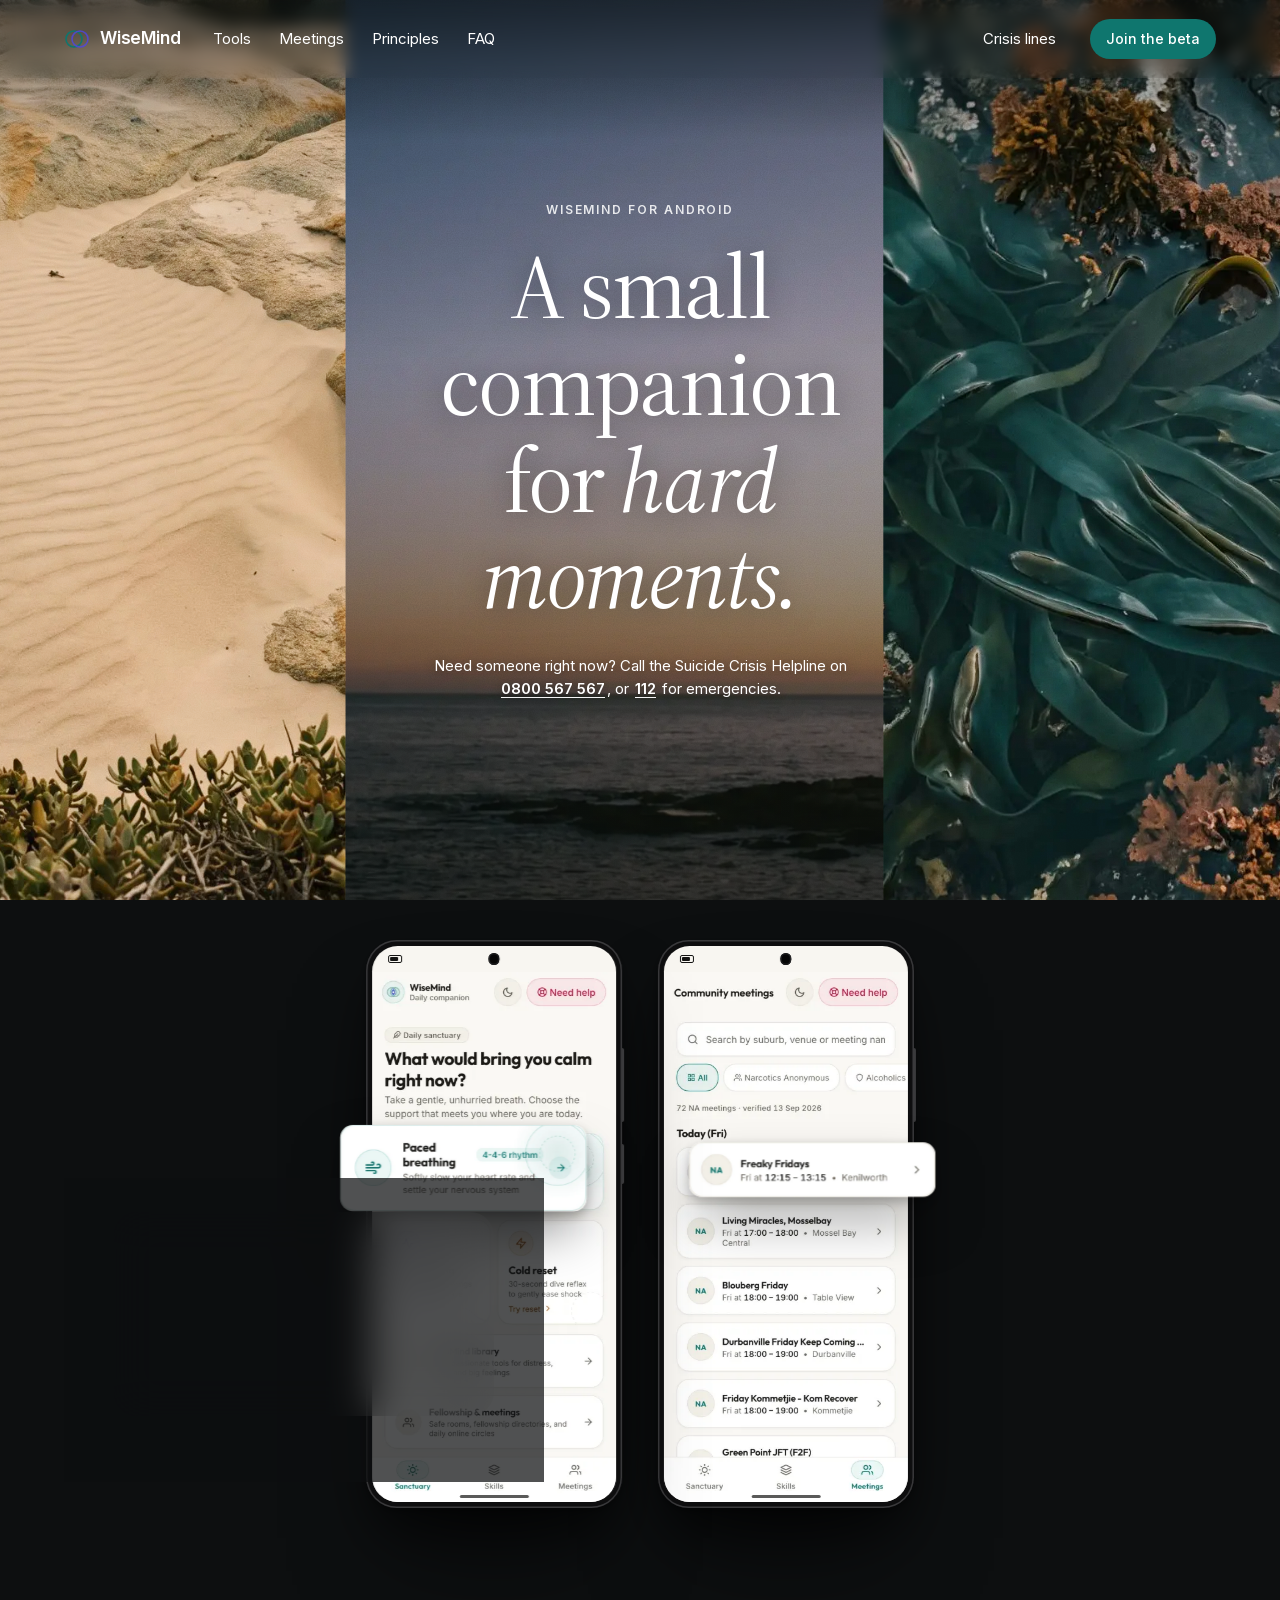
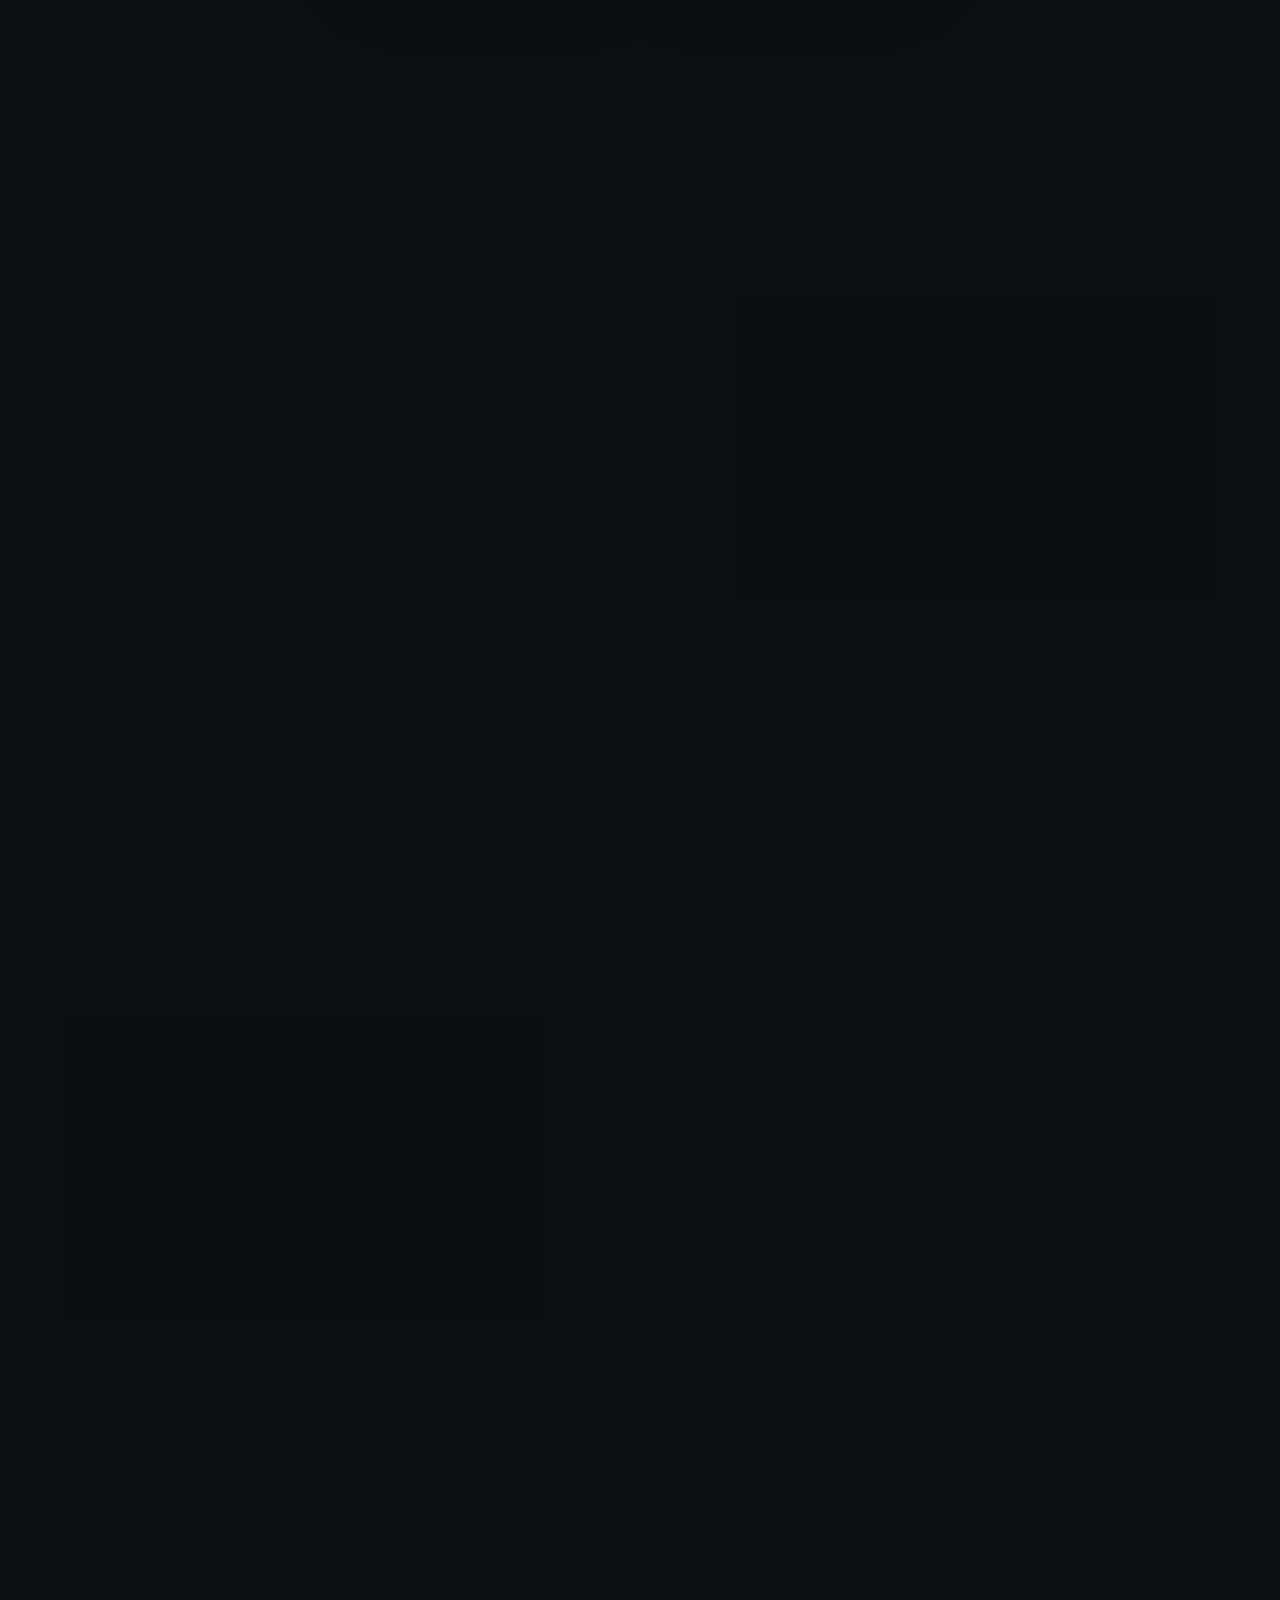
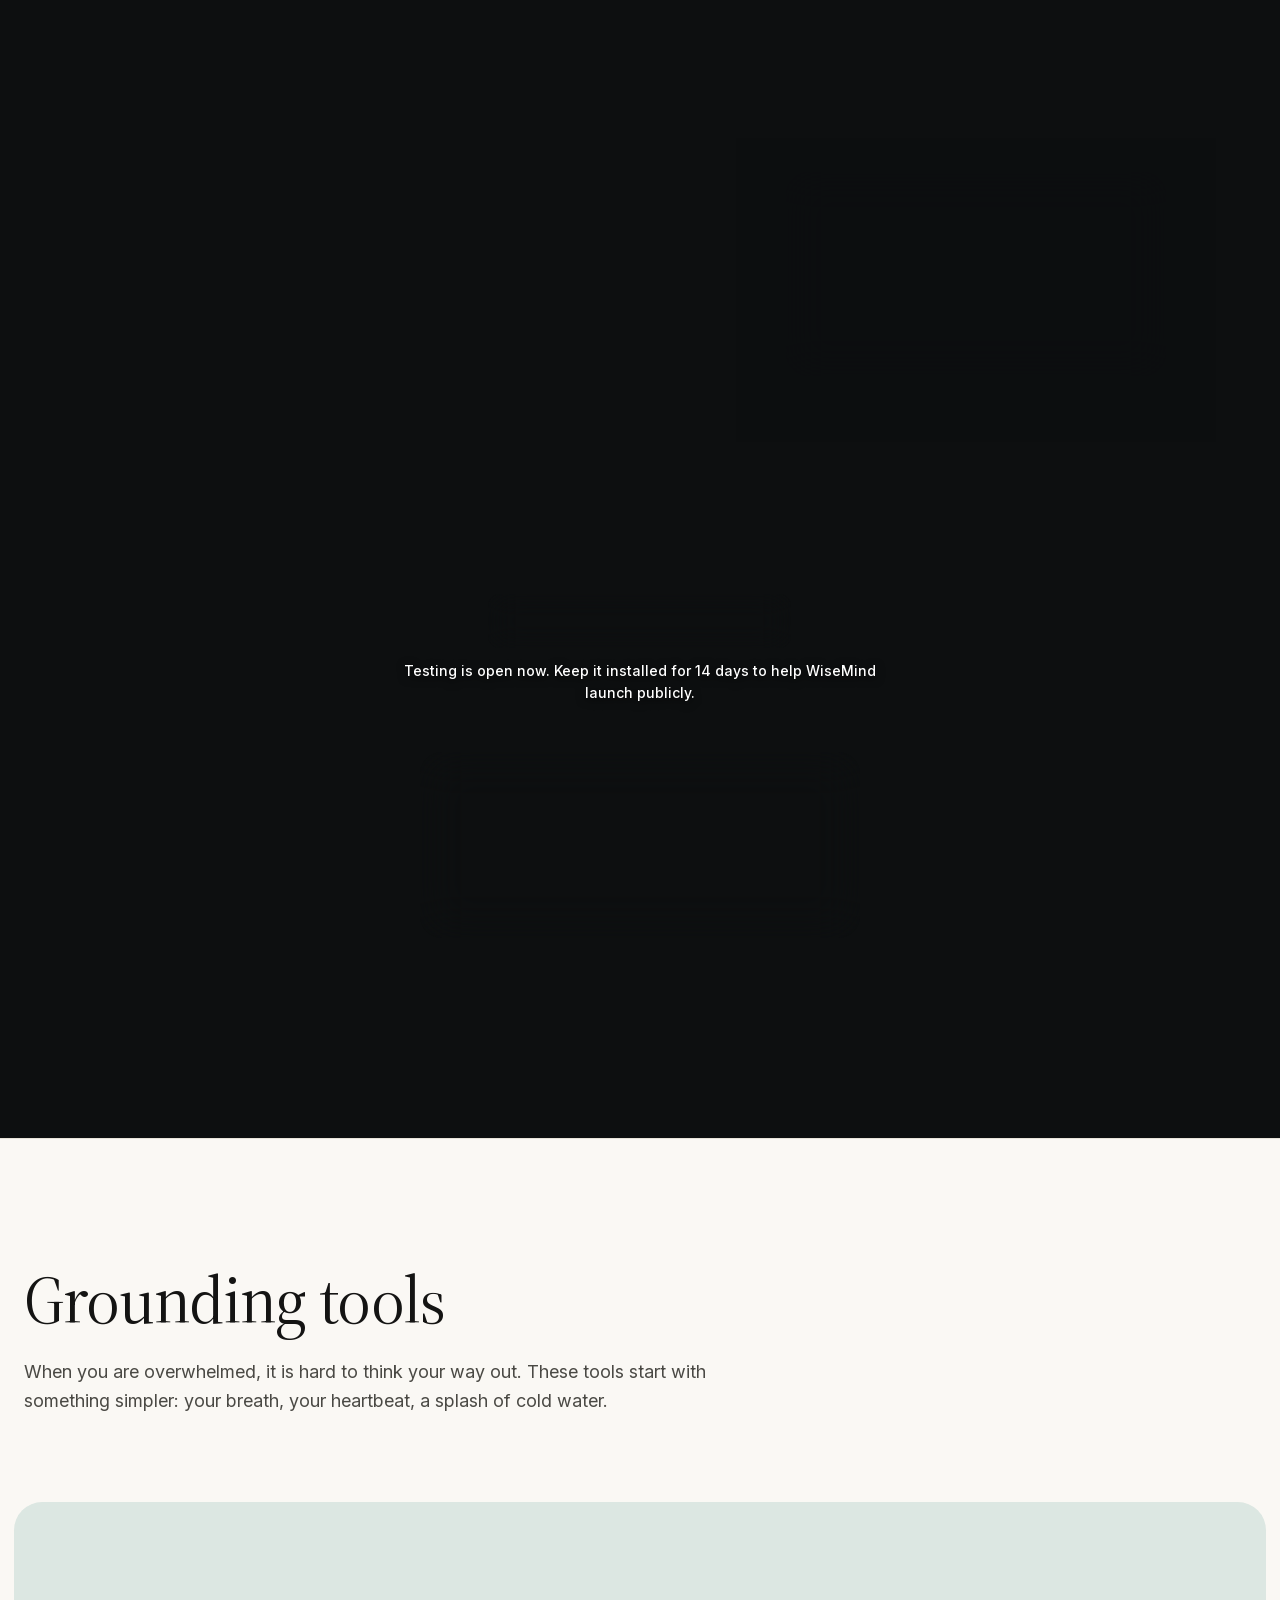
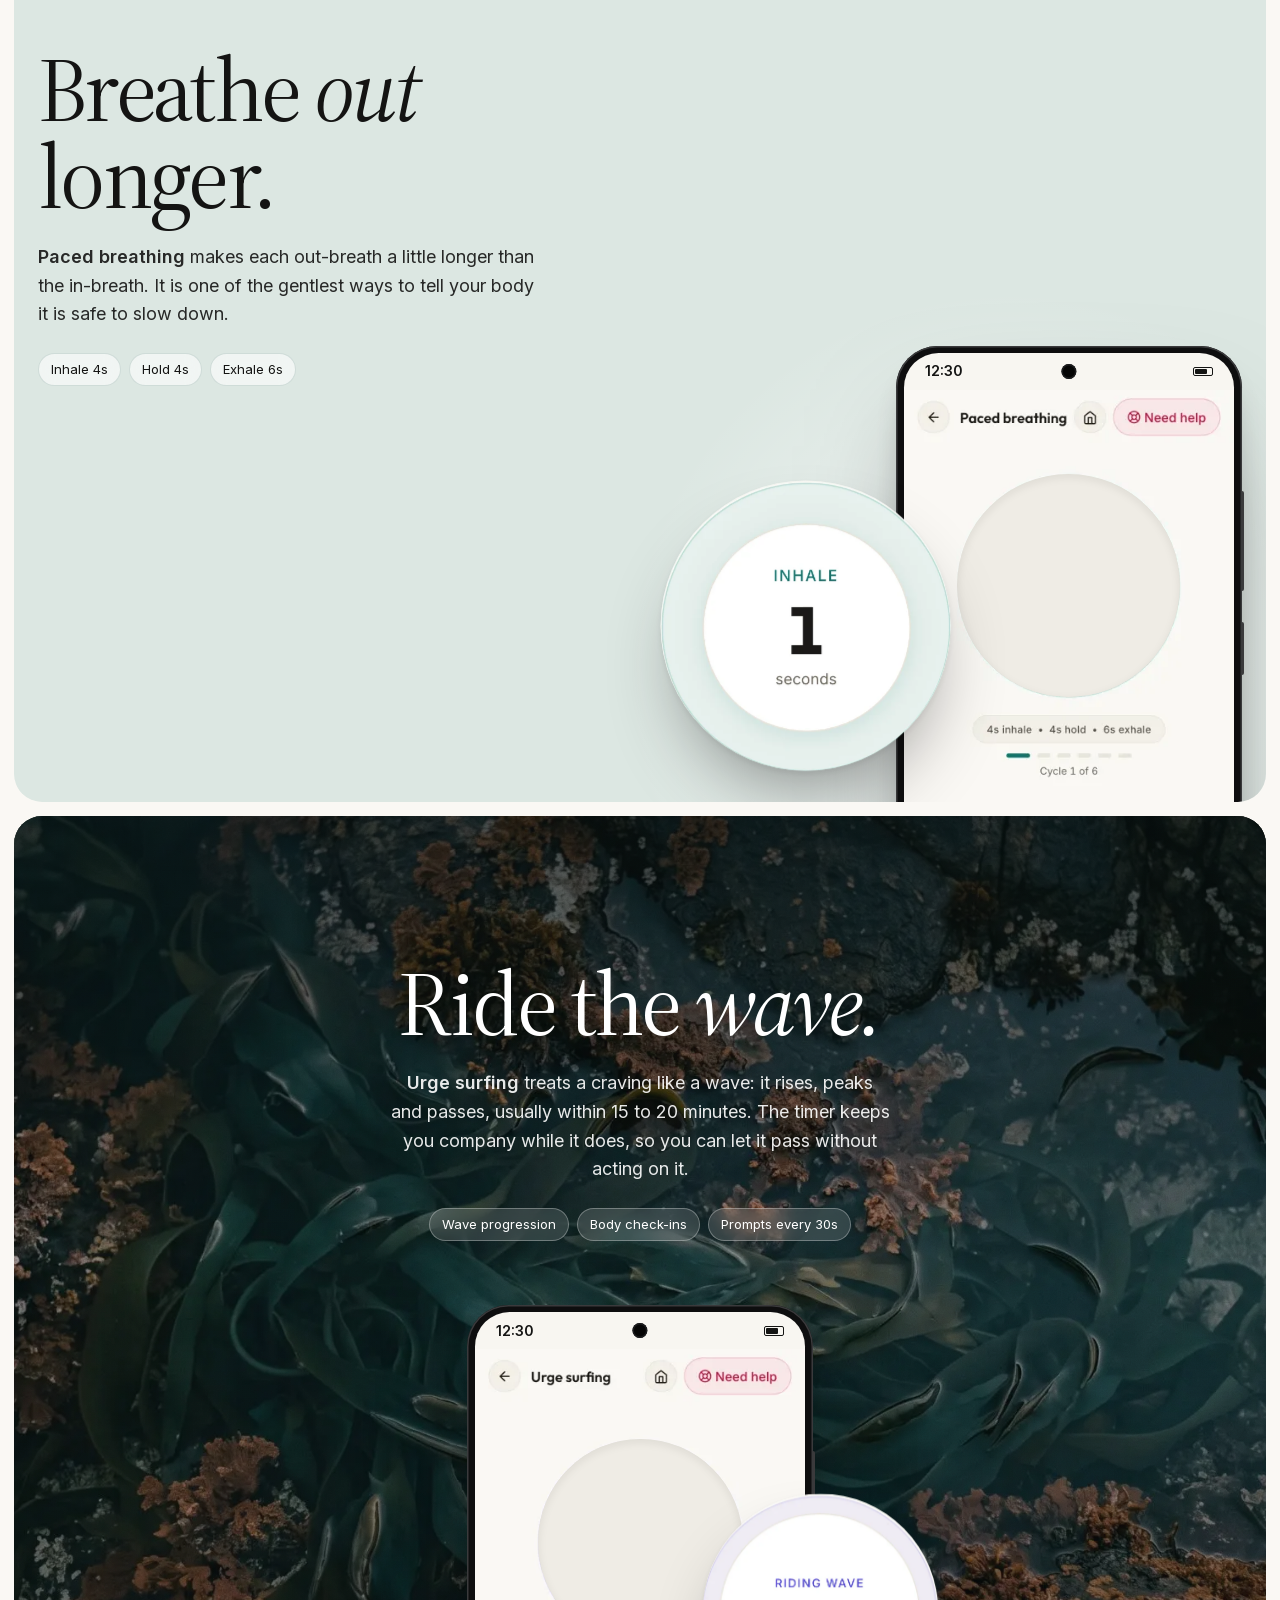
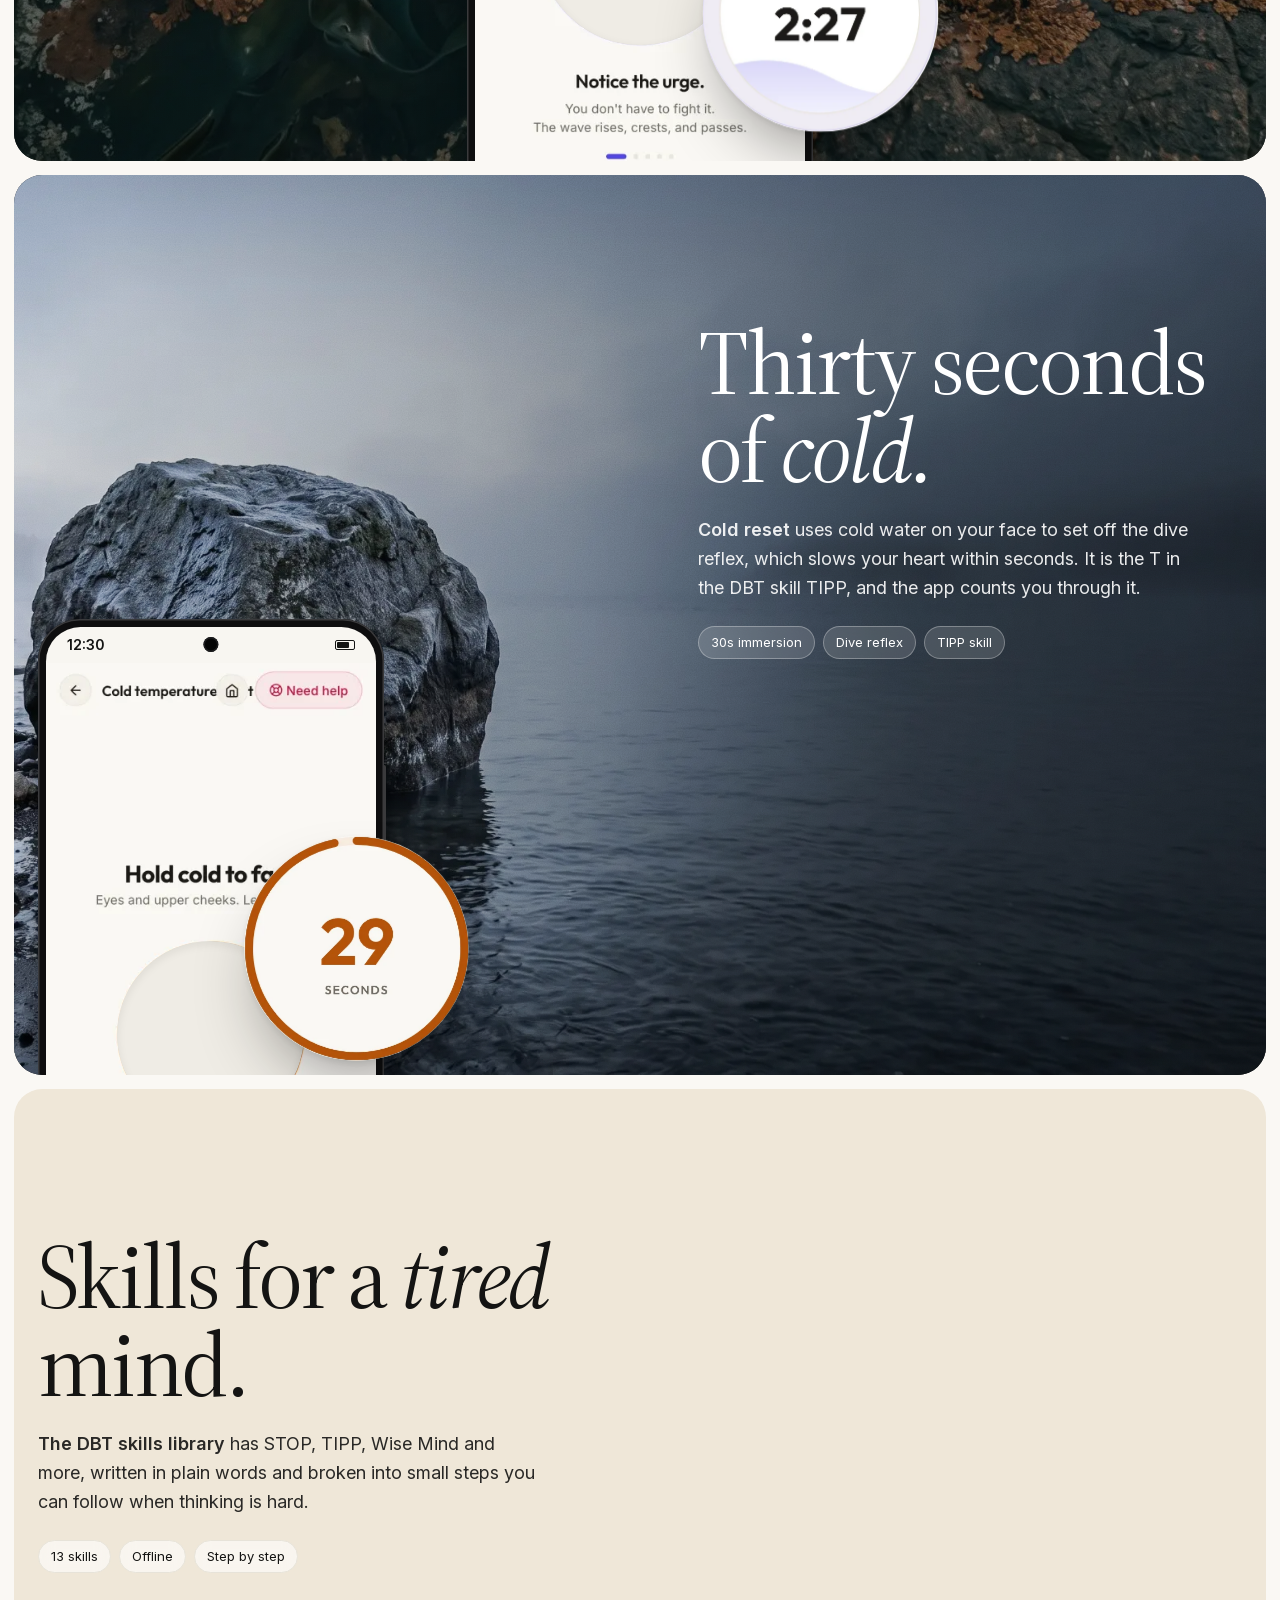
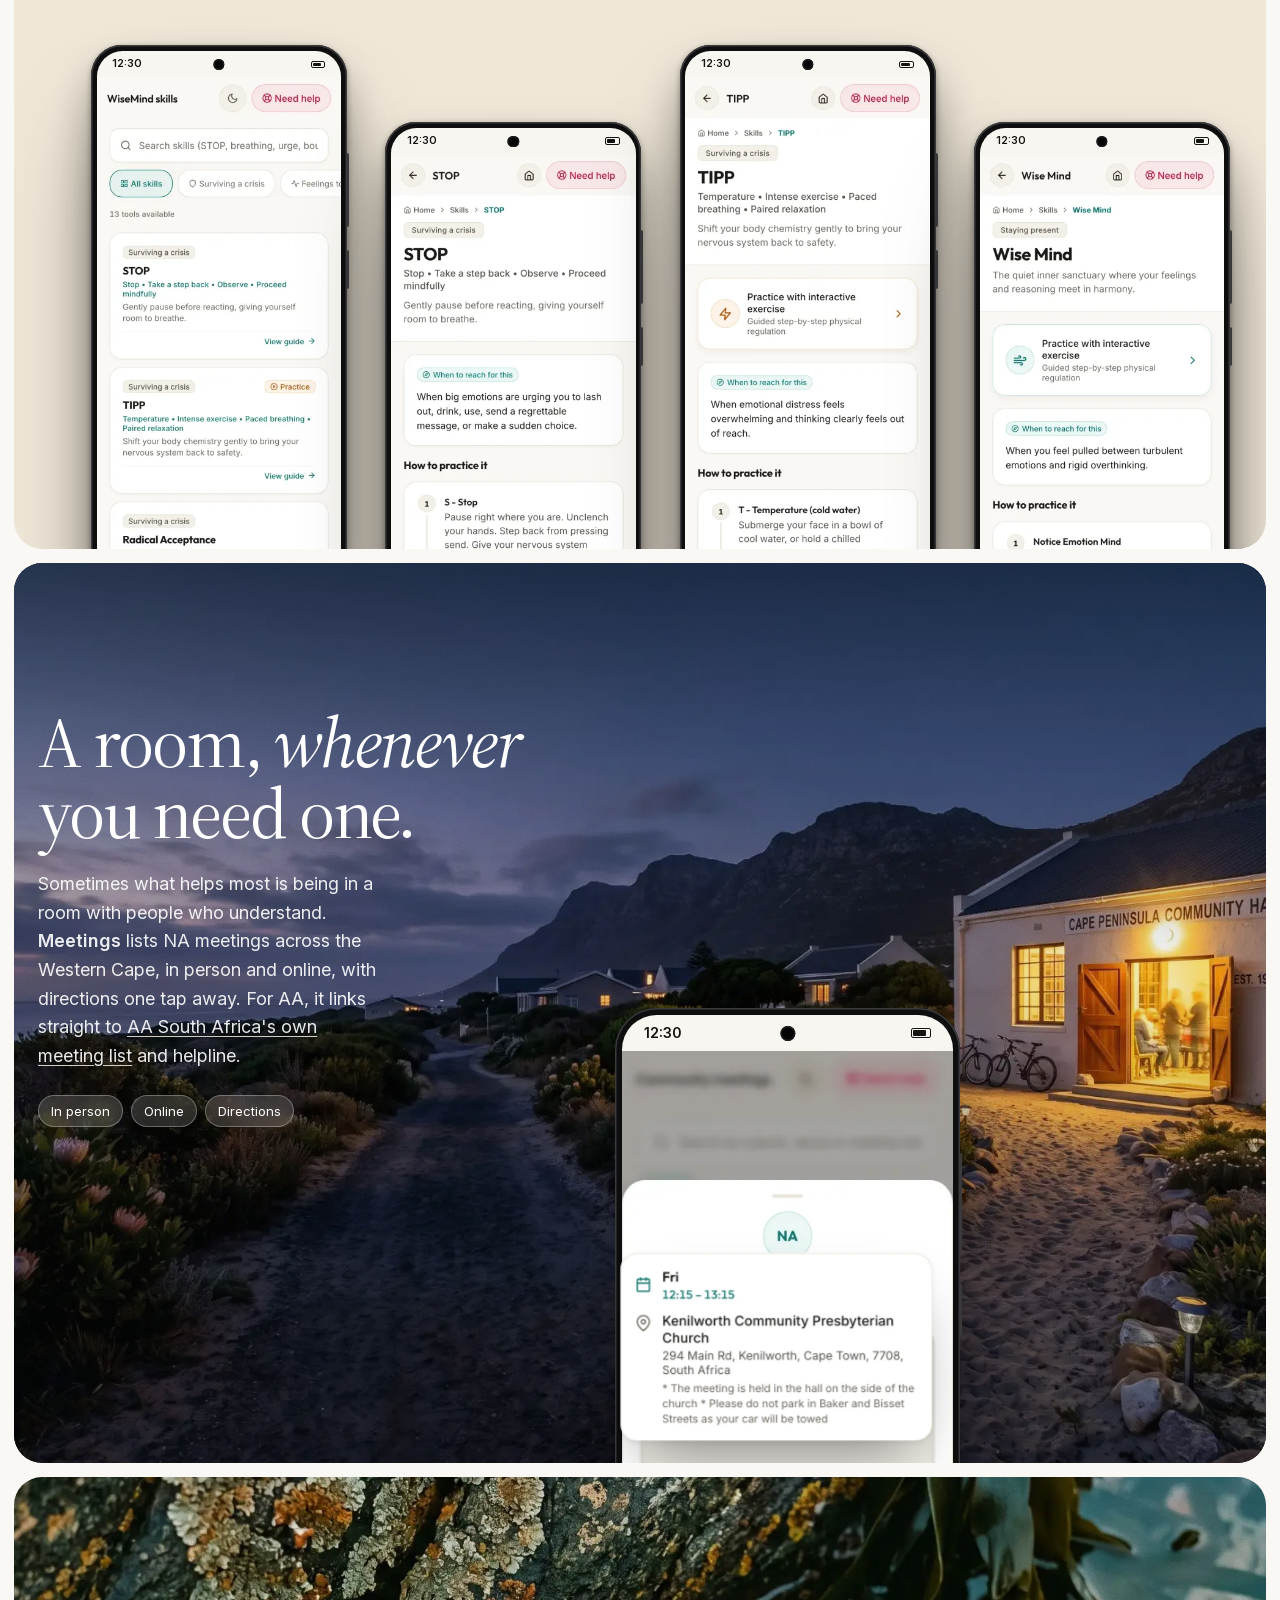
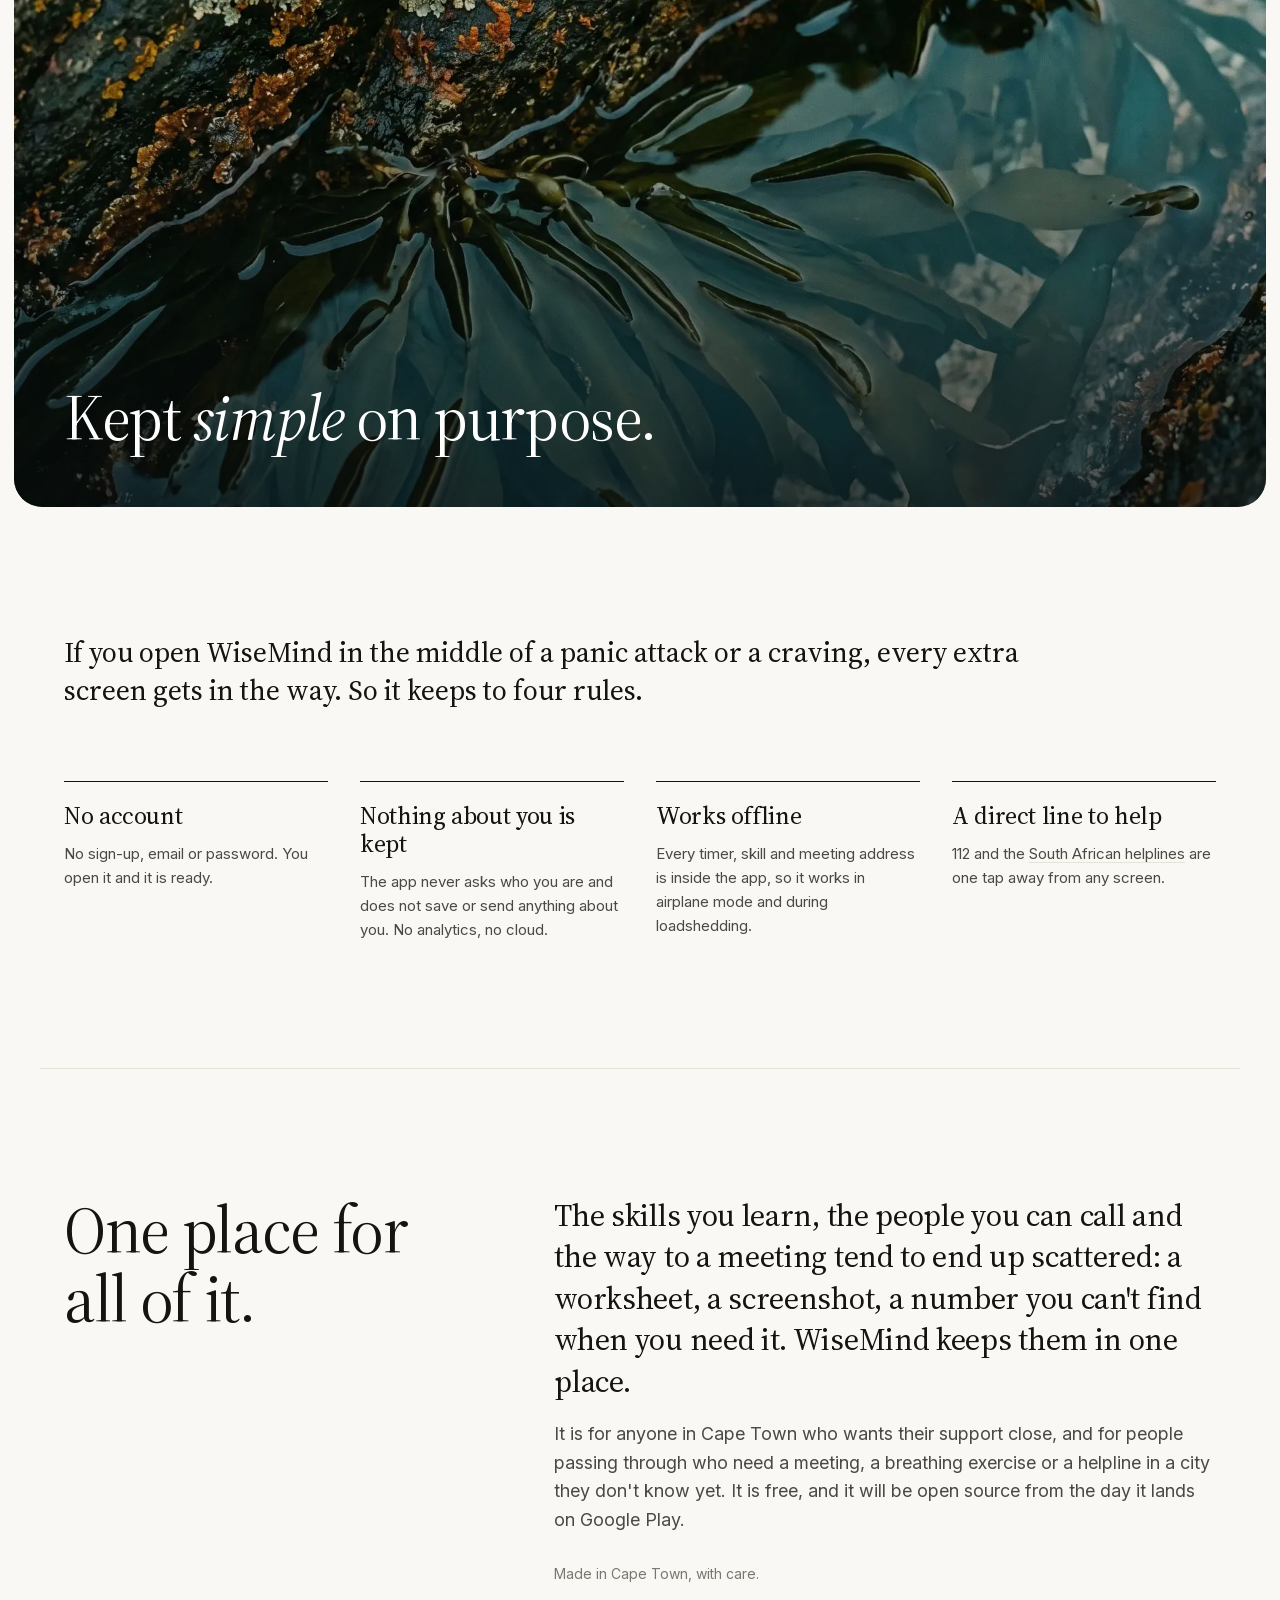
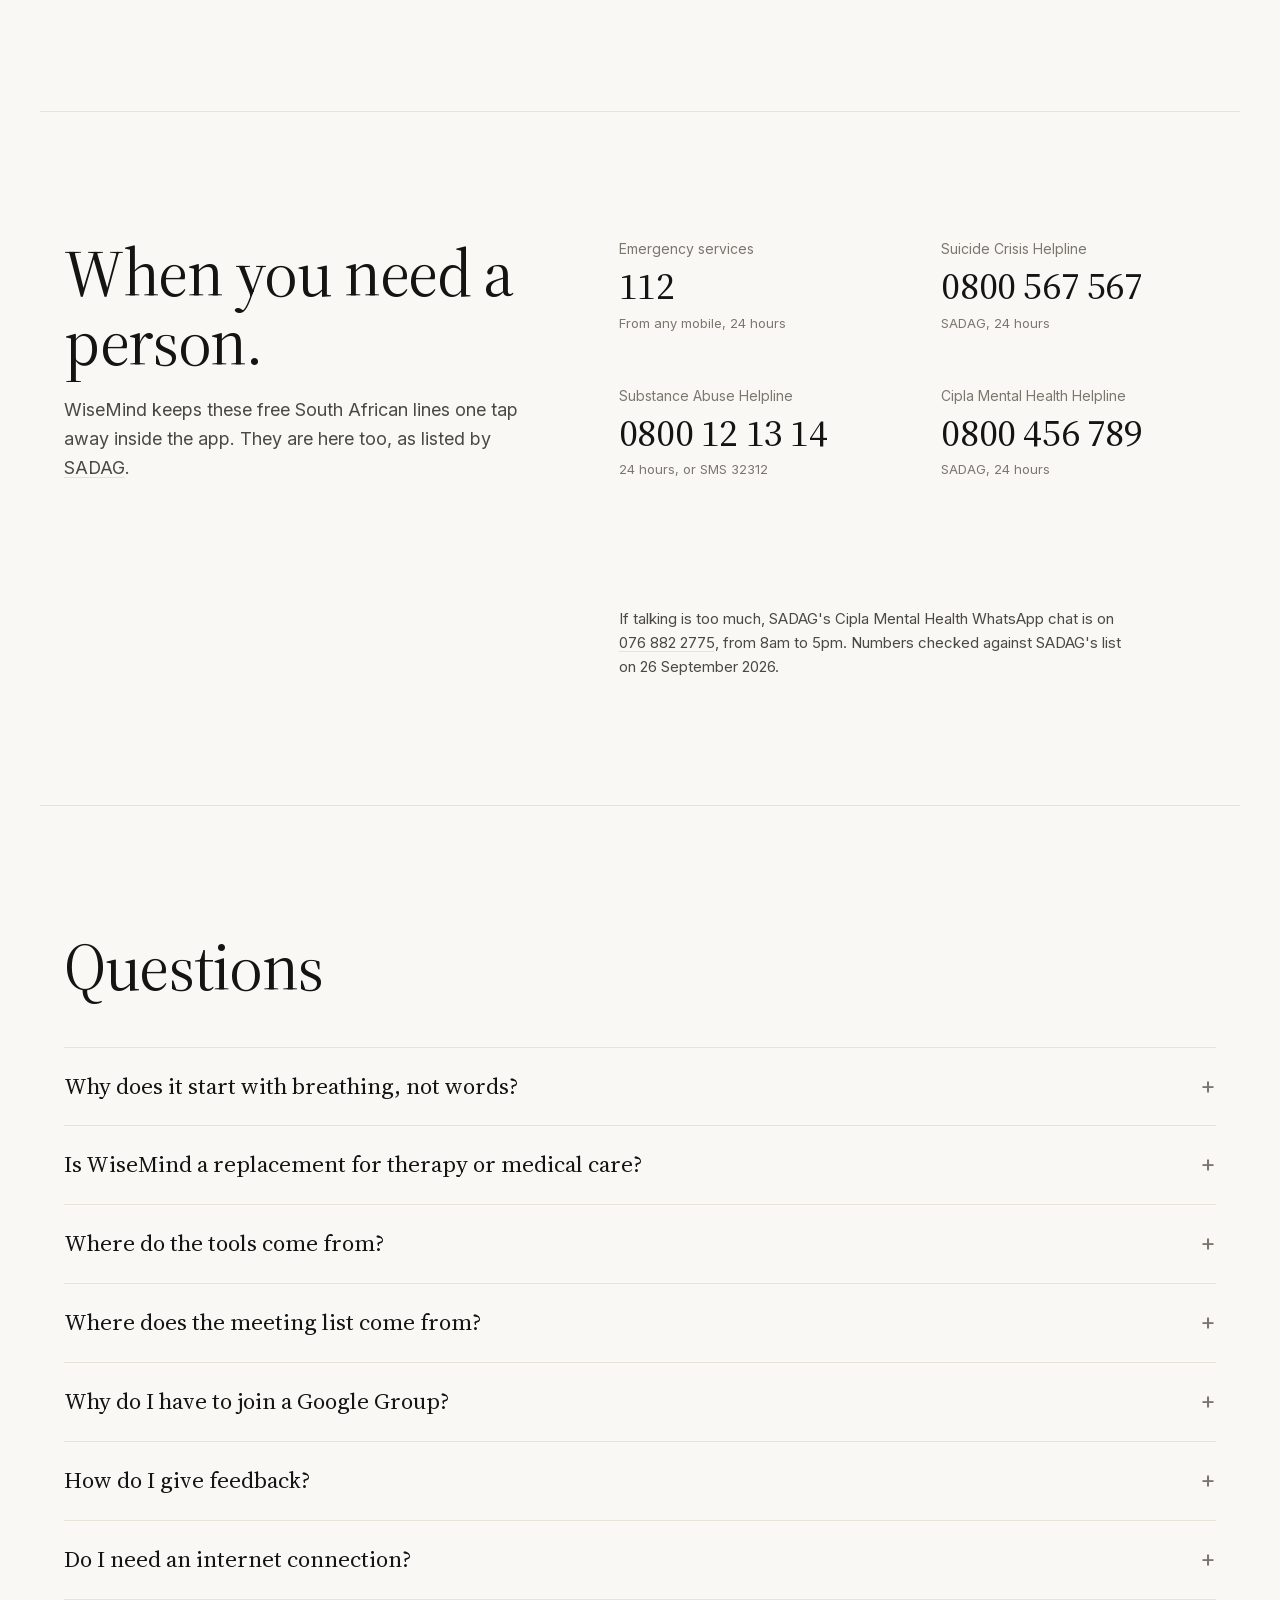
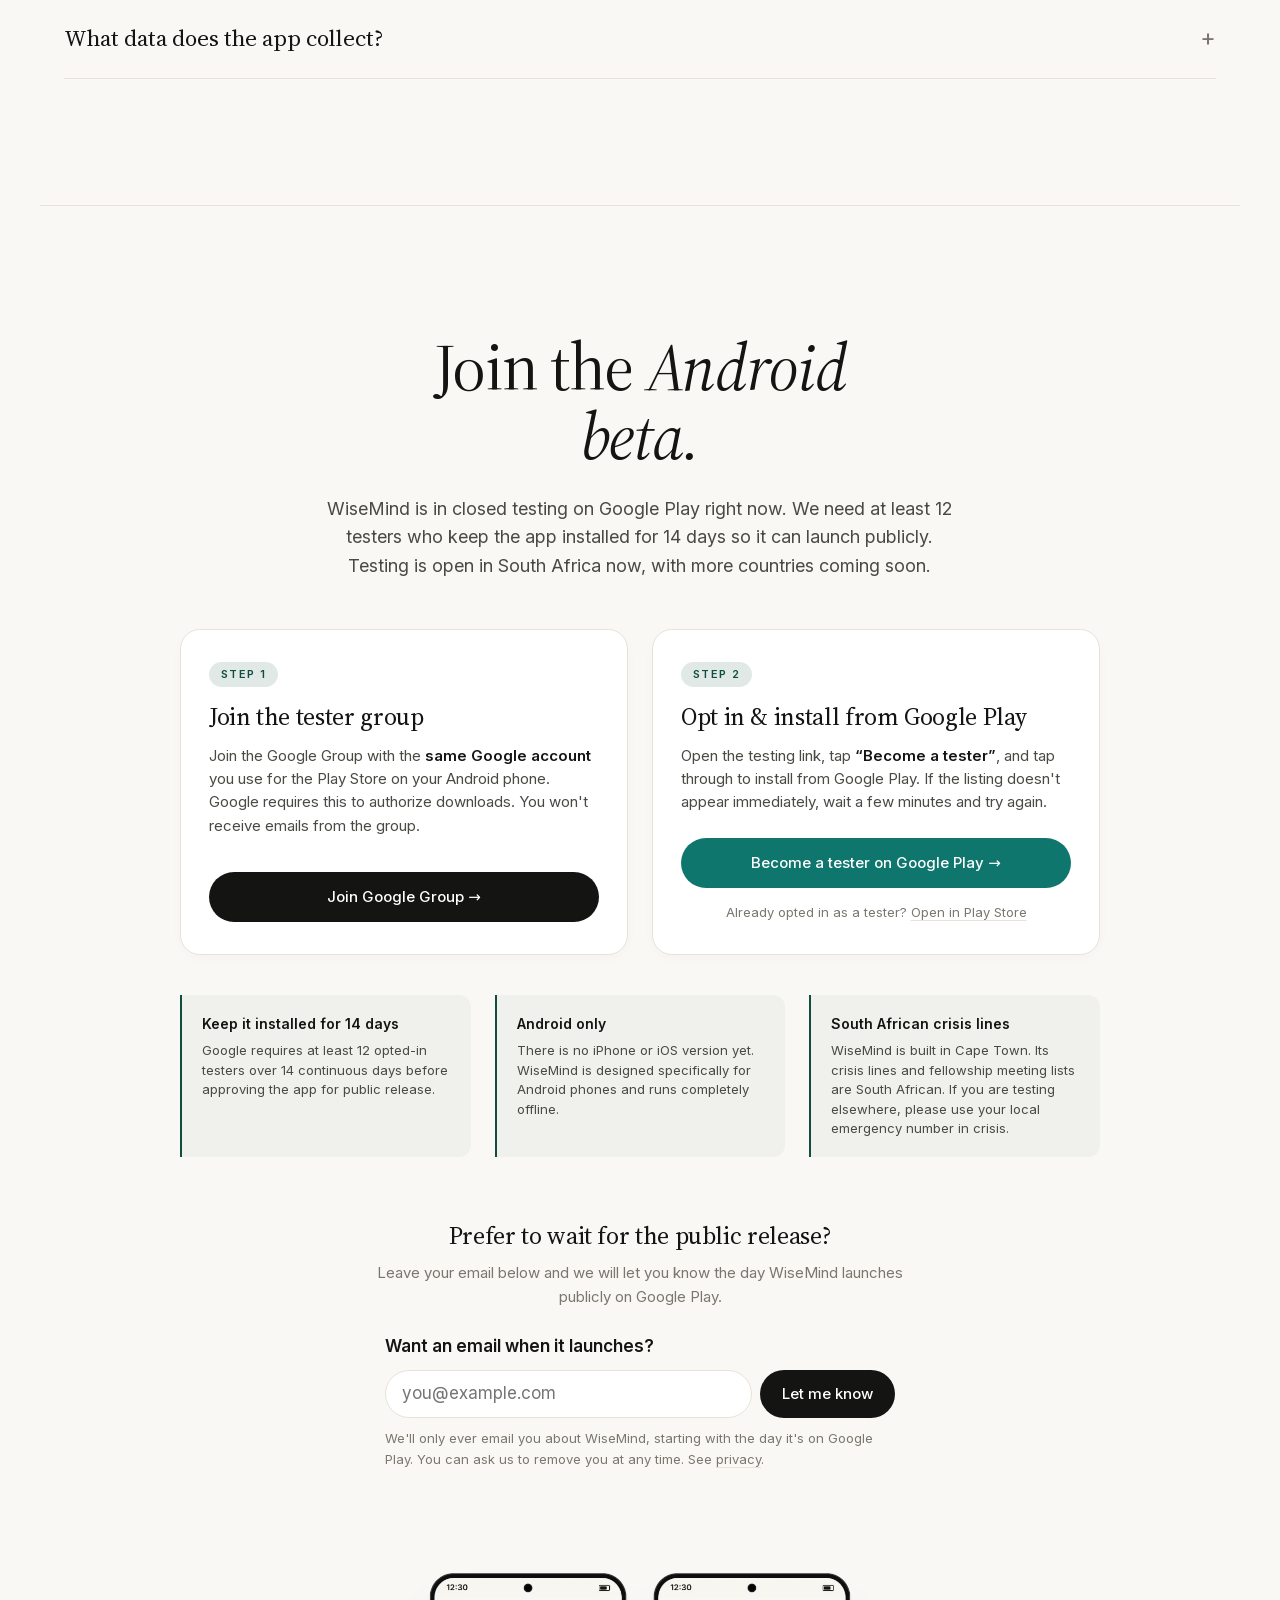
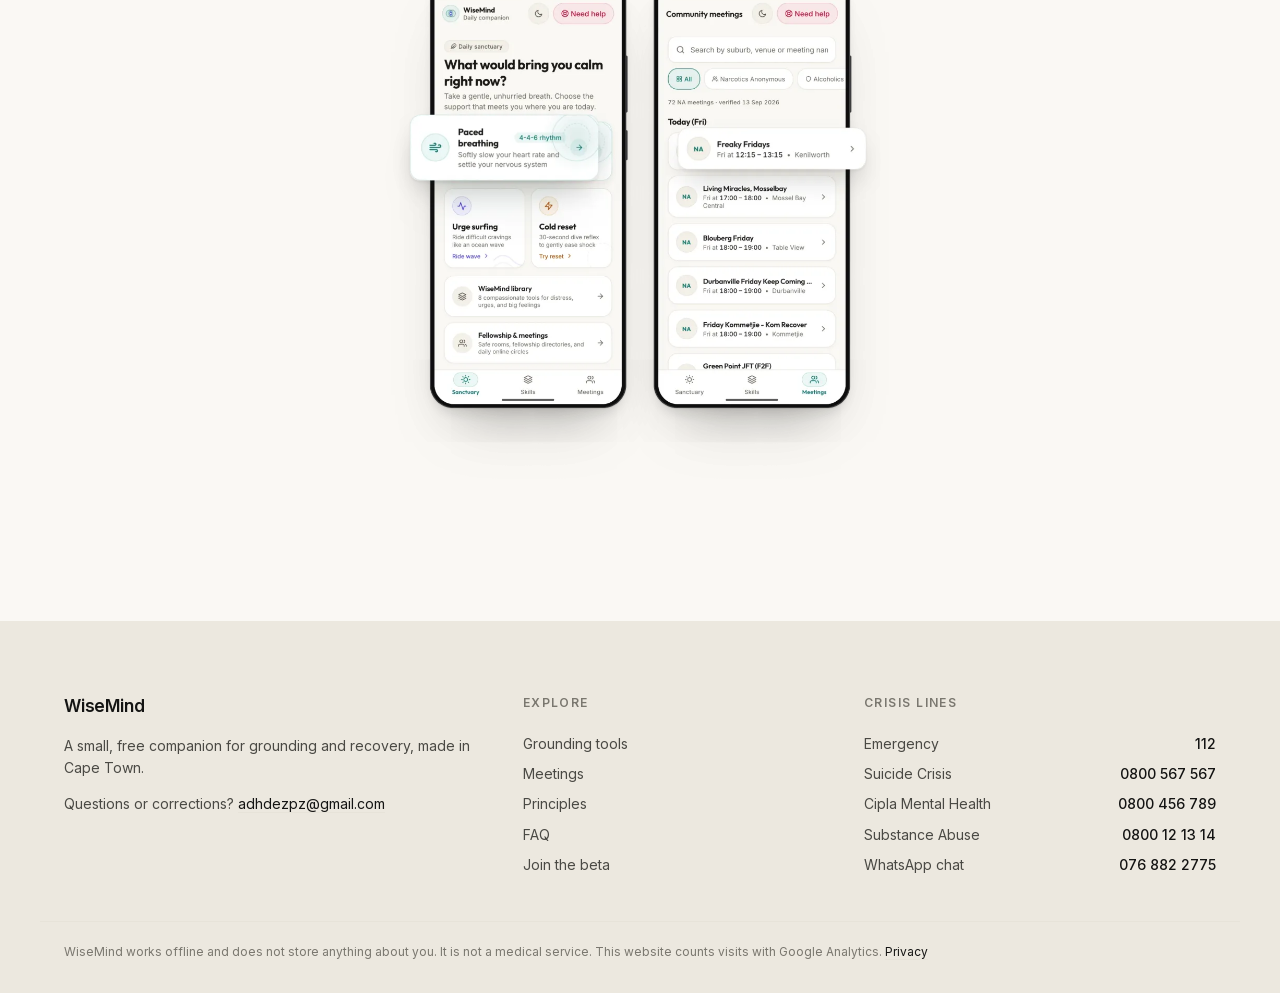
==== commit 2de0d3dc: "fix(nav): style Join the Beta button in brand teal so it does not turn black on scroll" ====
--- a/index.html
+++ b/index.html
@@ -136,7 +136,16 @@
   .nav { position: fixed; top: 0; left: 0; right: 0; z-index: 10; --fg: #fff; --inv: #141413; --nav-bg: transparent;
          backdrop-filter: blur(8px);
          color: var(--fg); background: var(--nav-bg); }
-  .nav .btn-dark { background: var(--fg); color: var(--inv); }
+  .nav .btn-dark {
+    background: #0F766E;
+    color: #ffffff;
+    transition: background .2s, transform .15s;
+  }
+  .nav .btn-dark:hover {
+    background: #134e4a;
+    color: #ffffff;
+    transform: translateY(-1px);
+  }
   .nav-inner { max-width: 1200px; margin: 0 auto; padding: 18px 24px; display: flex; align-items: center; gap: 32px; }
   .brand { display: flex; align-items: center; gap: 10px; font-weight: 600; font-size: 17px; letter-spacing: -0.01em; }
   .links { display: flex; gap: 28px; font-size: 15px; margin-right: auto; }
@@ -146,7 +155,10 @@
   .nav-help:hover { opacity: .7; }
   .btn, .nav-help, .links a { white-space: nowrap; }
   .menu { display: none; position: relative; }
-  .menu summary { list-style: none; cursor: pointer; display: inline-flex; align-items: center; min-height: 44px; padding: 0 16px; border-radius: 999px; font-size: 14px; font-weight: 500; background: var(--fg); color: var(--inv); }
+  .menu summary {
+    list-style: none; cursor: pointer; display: inline-flex; align-items: center; min-height: 44px; padding: 0 16px; border-radius: 999px; font-size: 14px; font-weight: 500;
+    border: 1.5px solid currentColor; background: rgba(255,255,255,0.08); color: var(--fg);
+  }
   .menu summary::-webkit-details-marker { display: none; }
   .menu-panel { position: absolute; right: 0; top: calc(100% + 8px); min-width: 180px; padding: 8px; border-radius: 16px; background: var(--bg); color: var(--ink);
                 box-shadow: 0 1px 2px rgba(20,20,19,.08), 0 16px 40px -12px rgba(20,20,19,.3); }
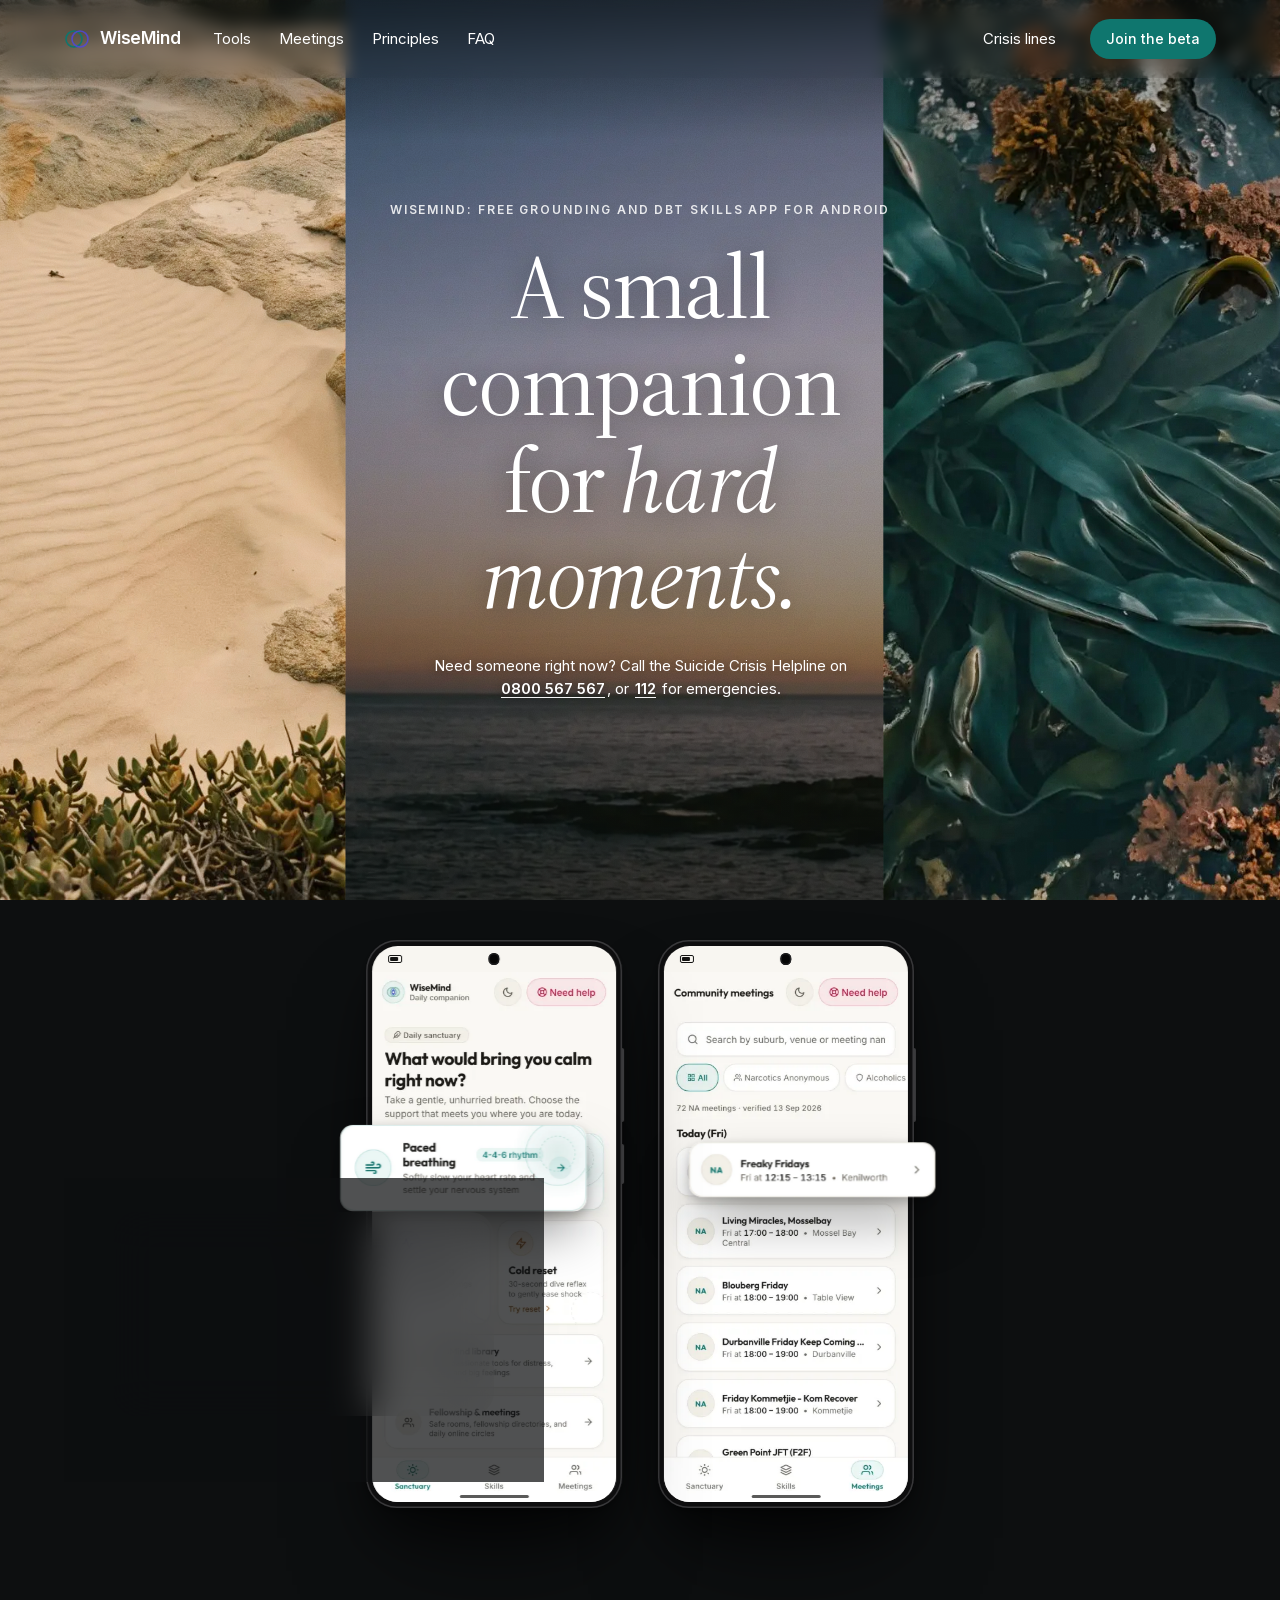
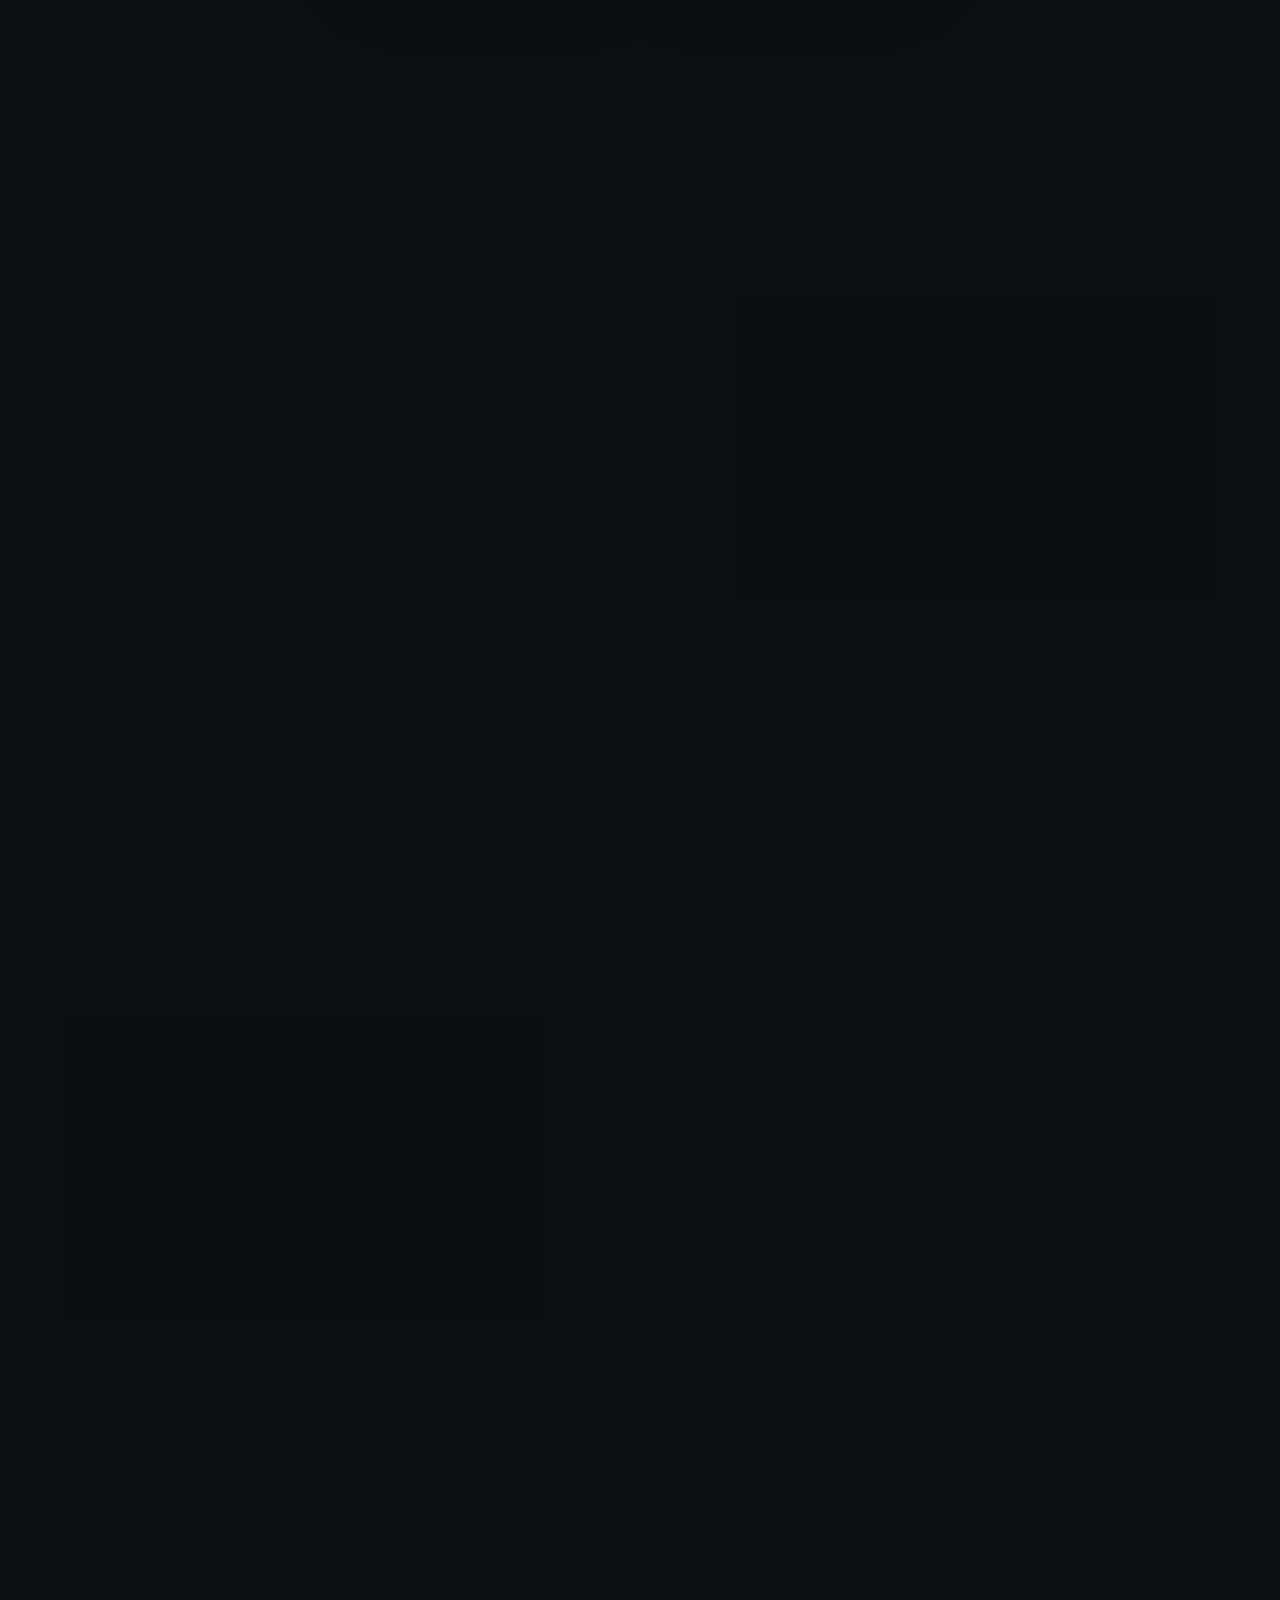
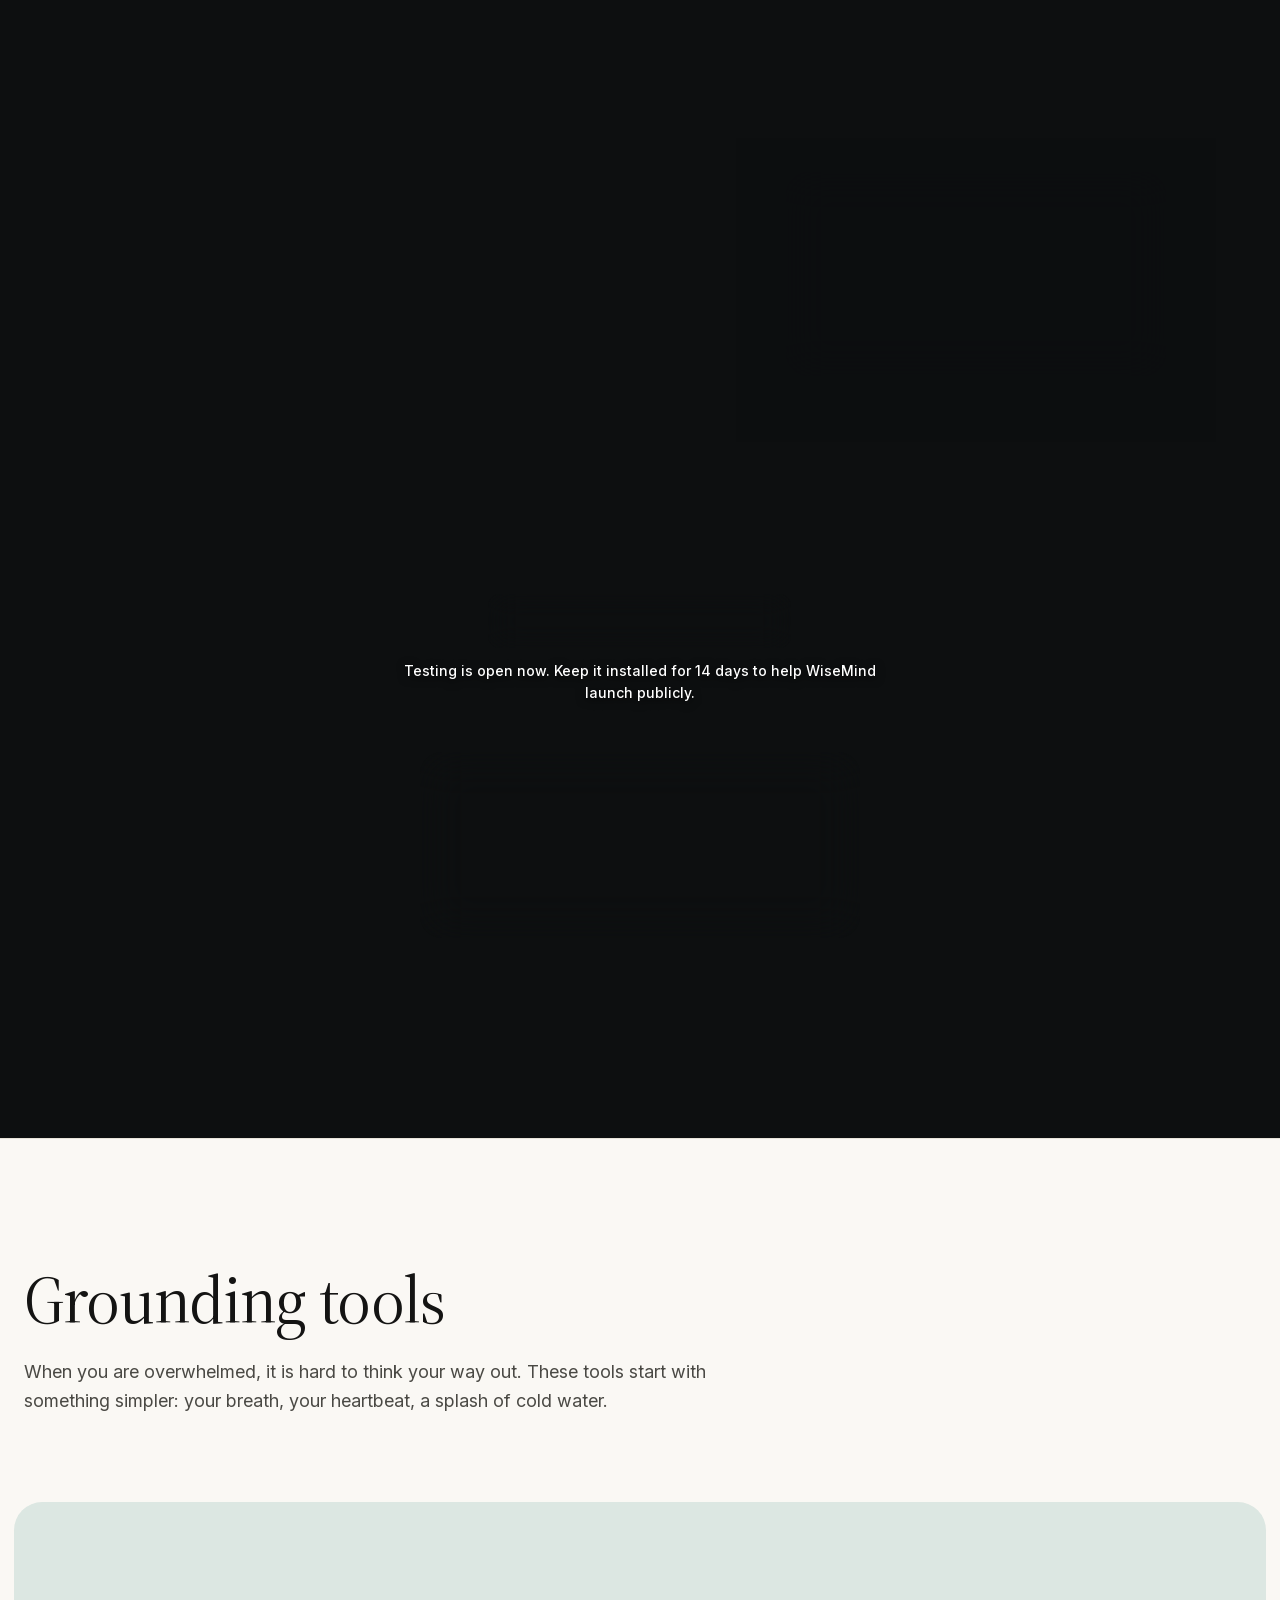
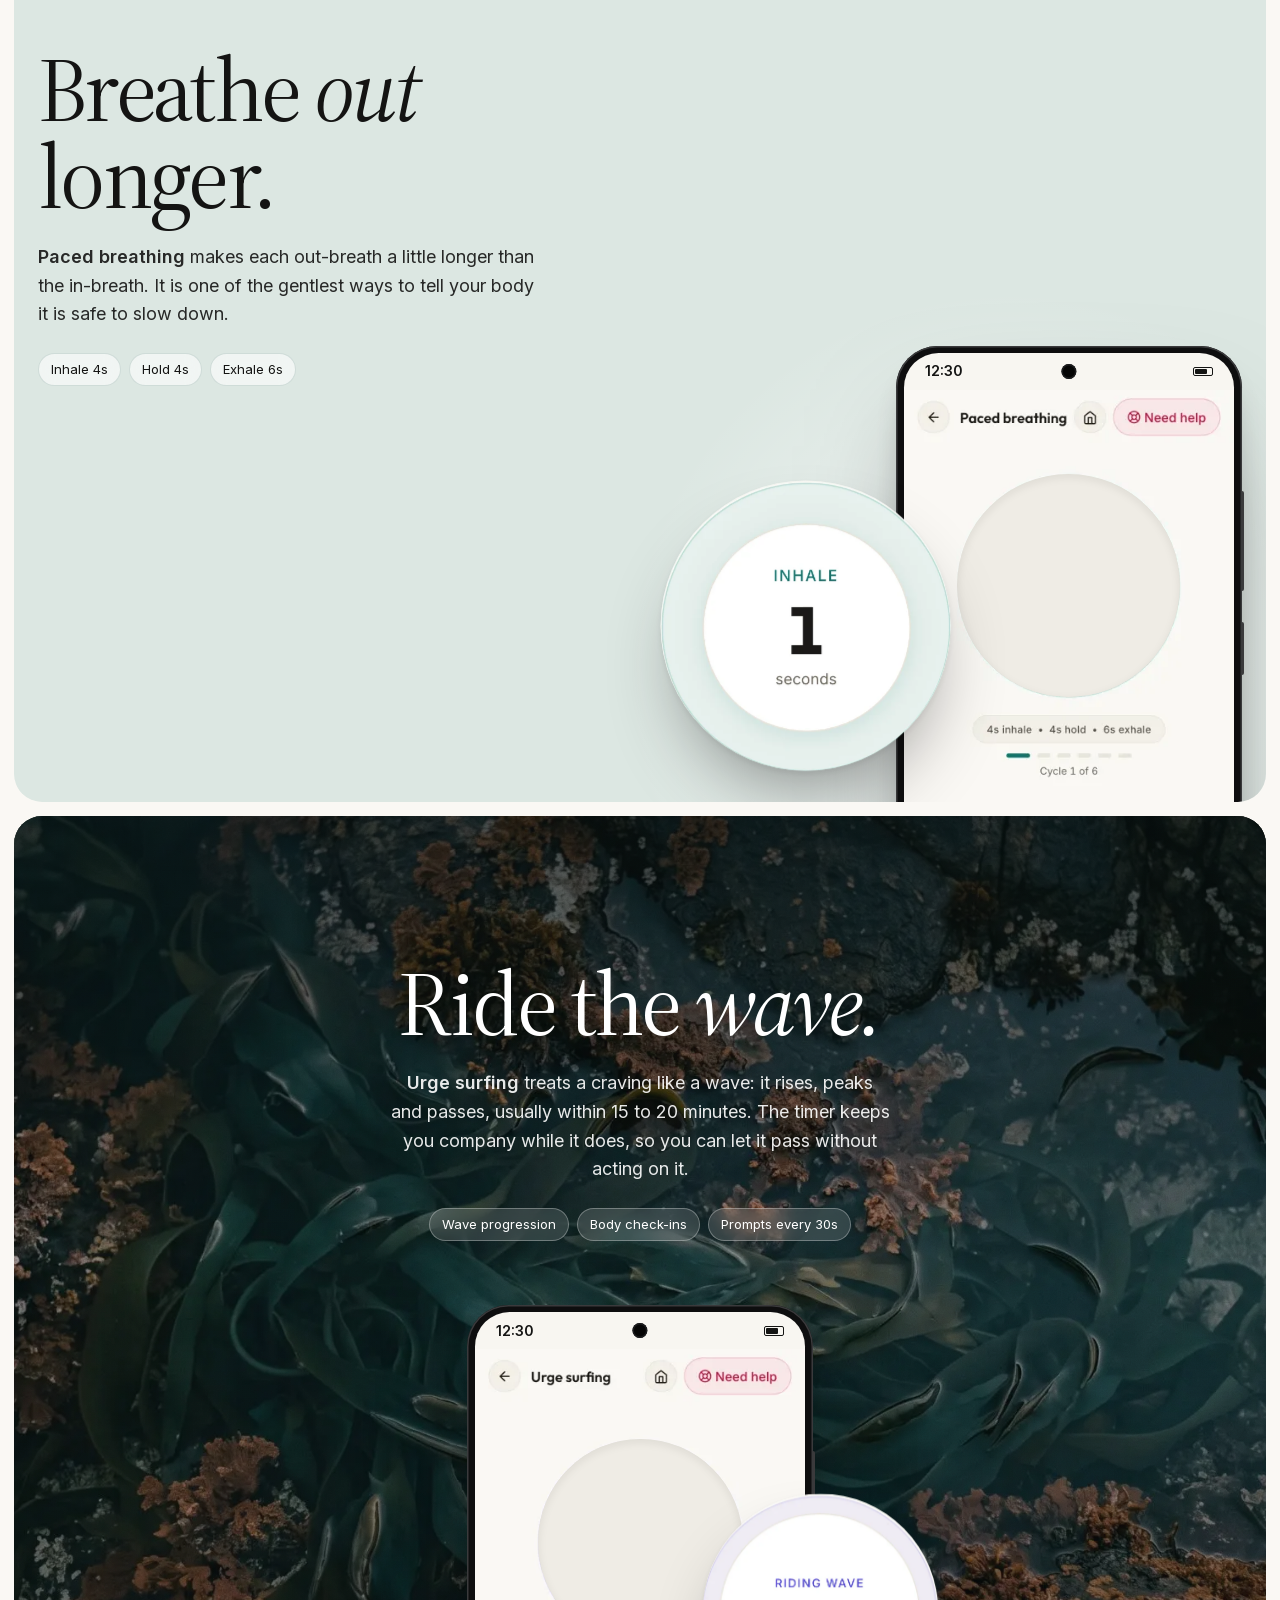
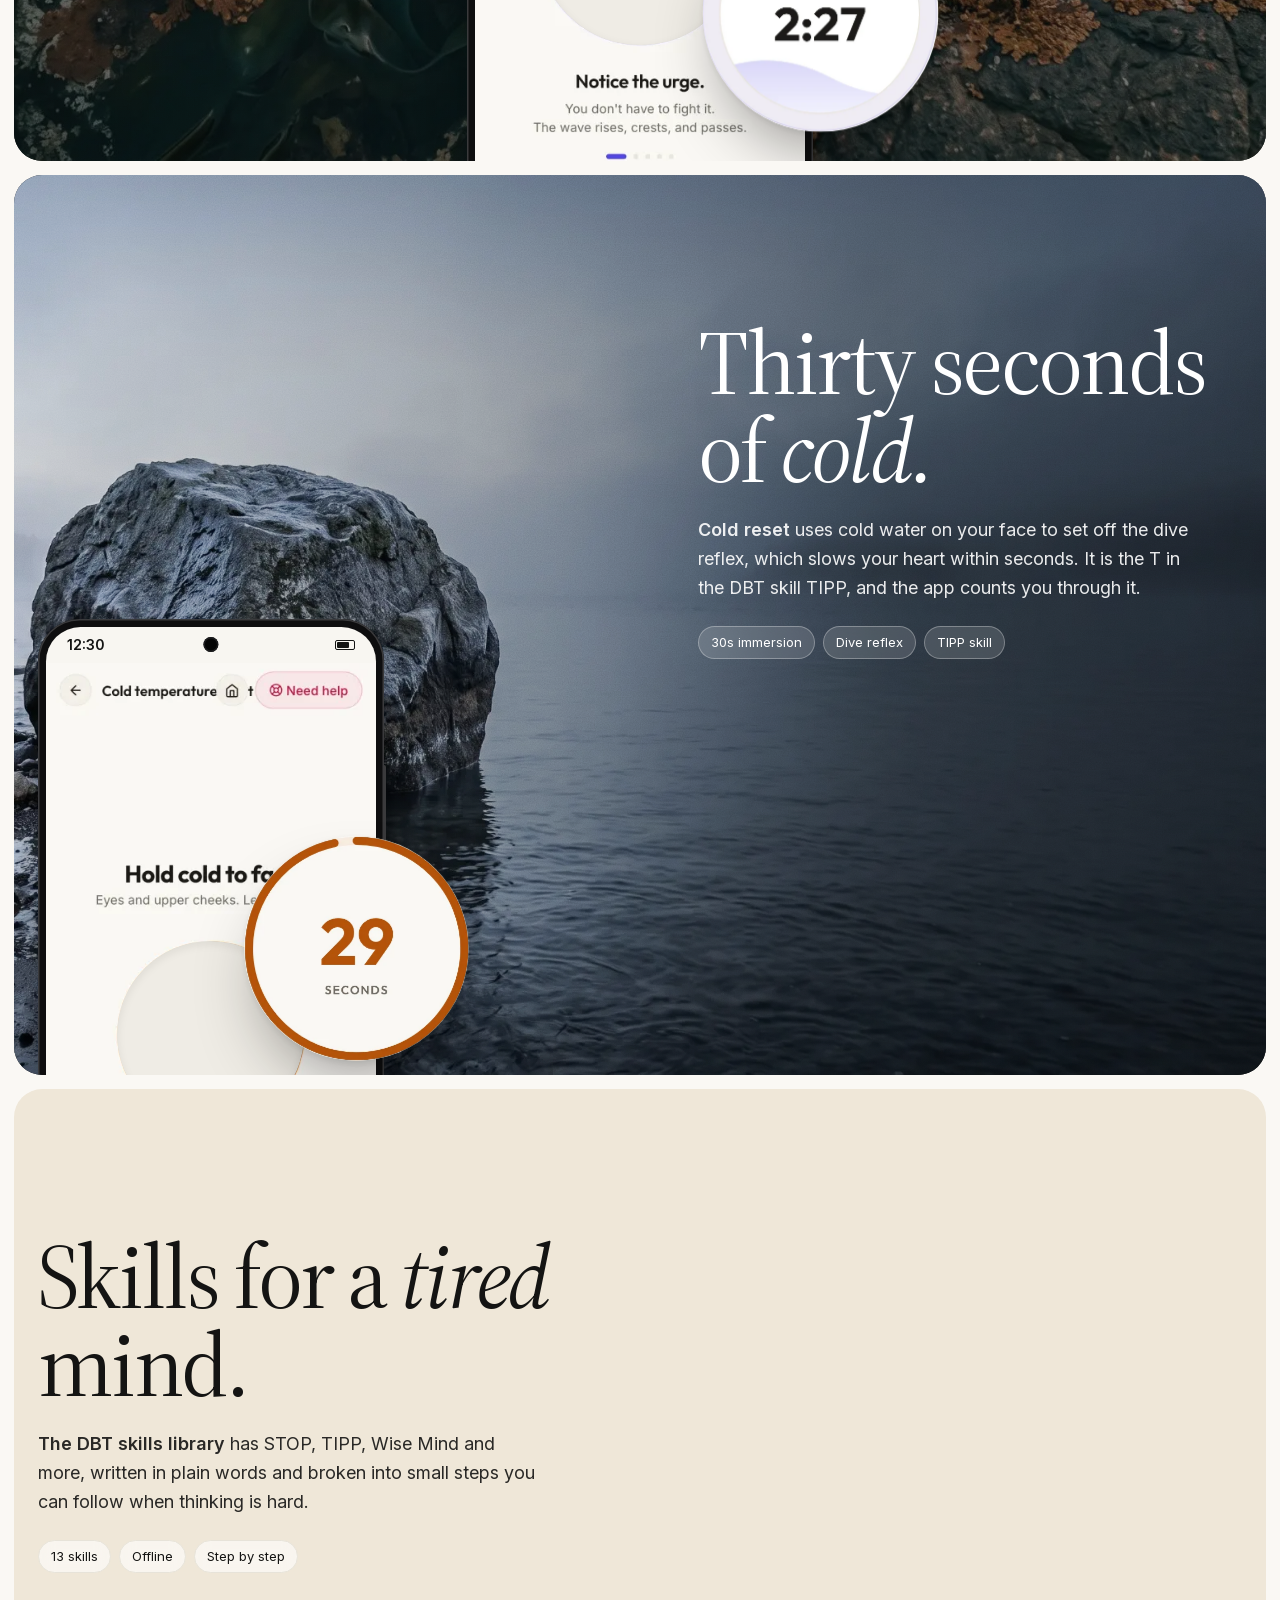
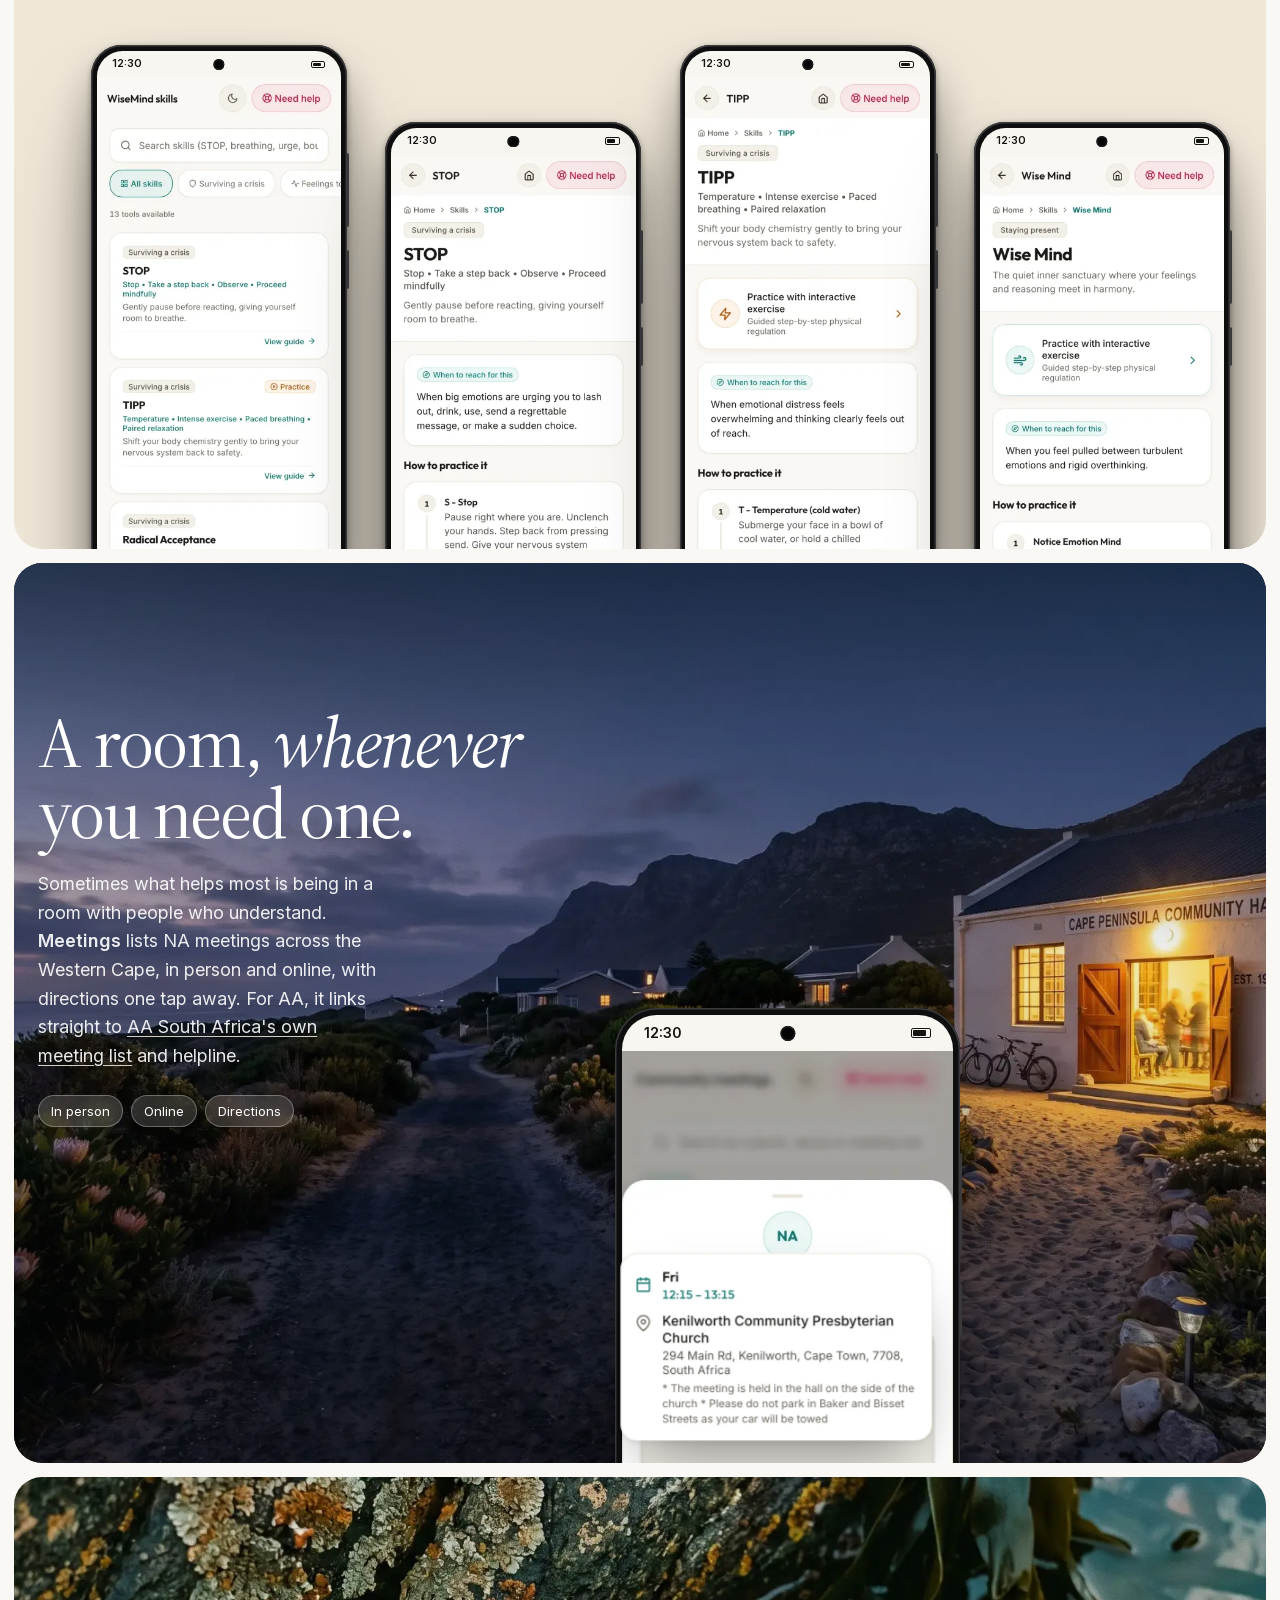
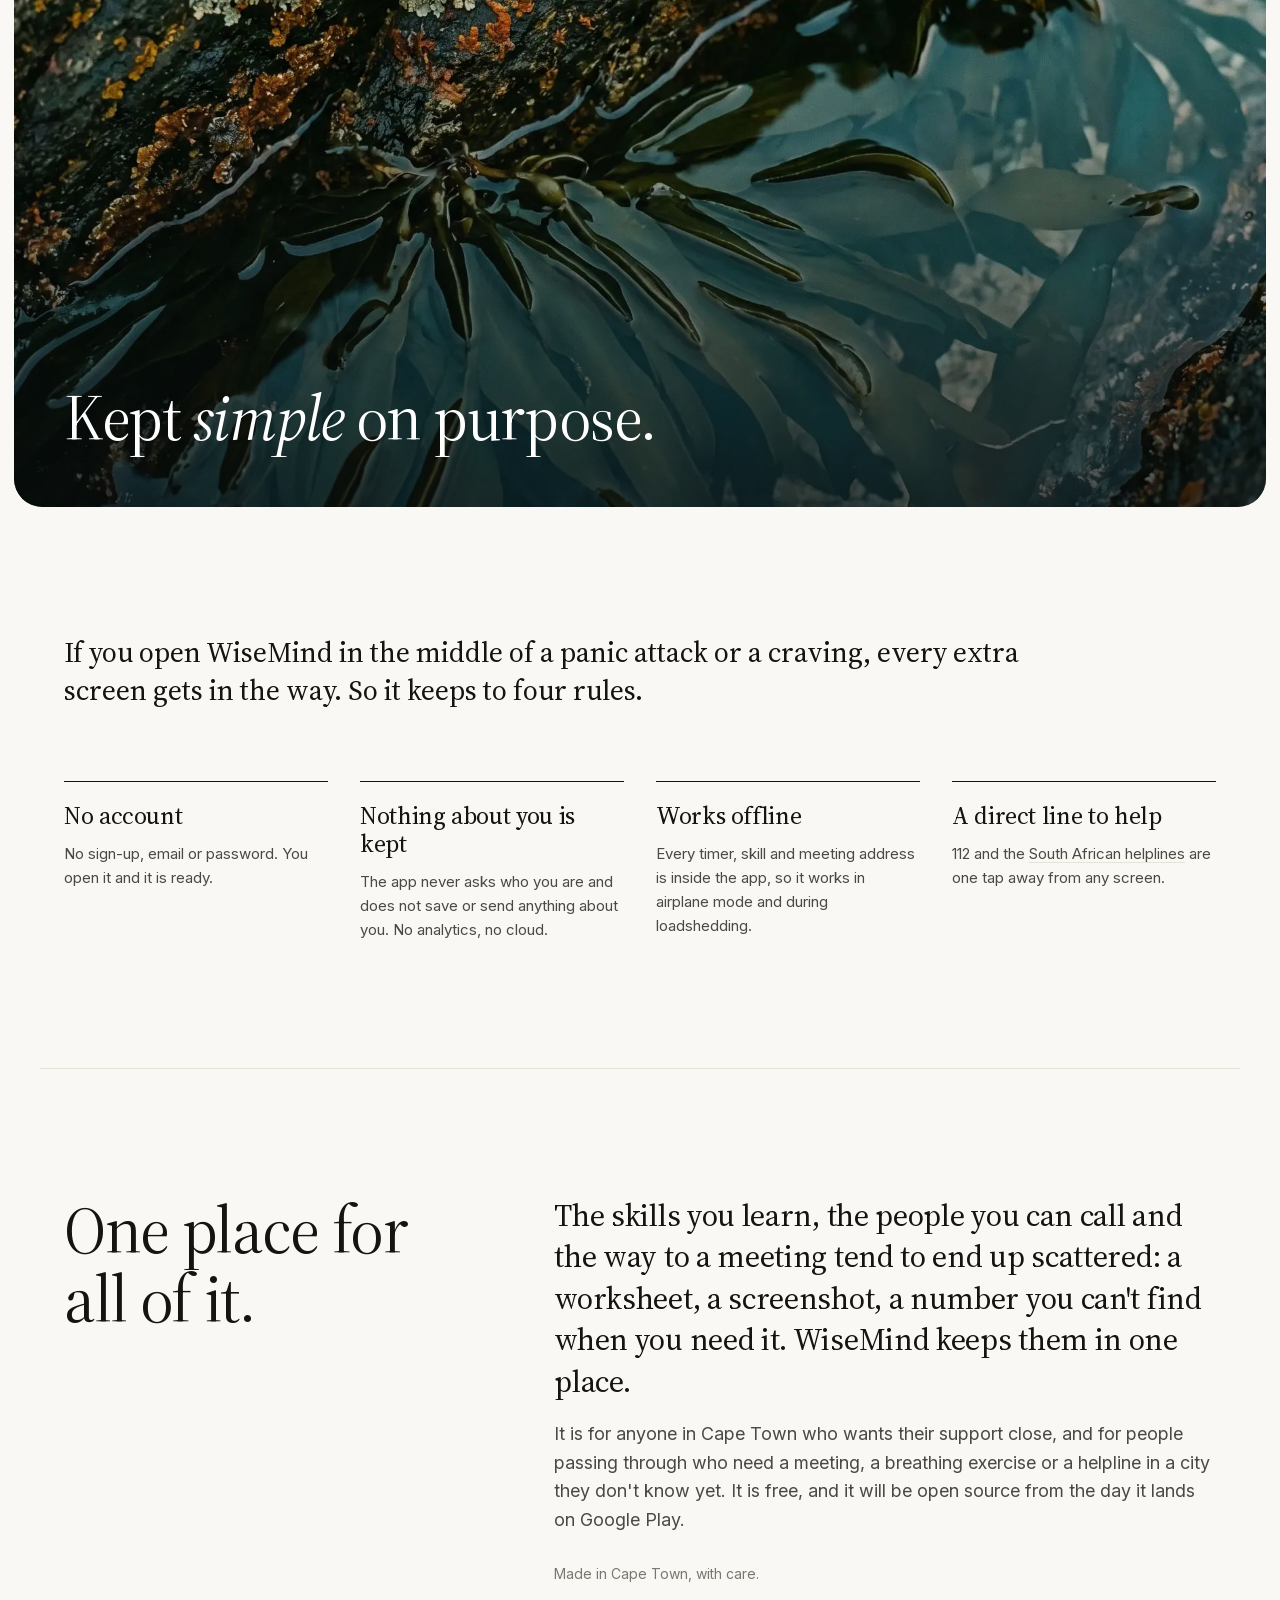
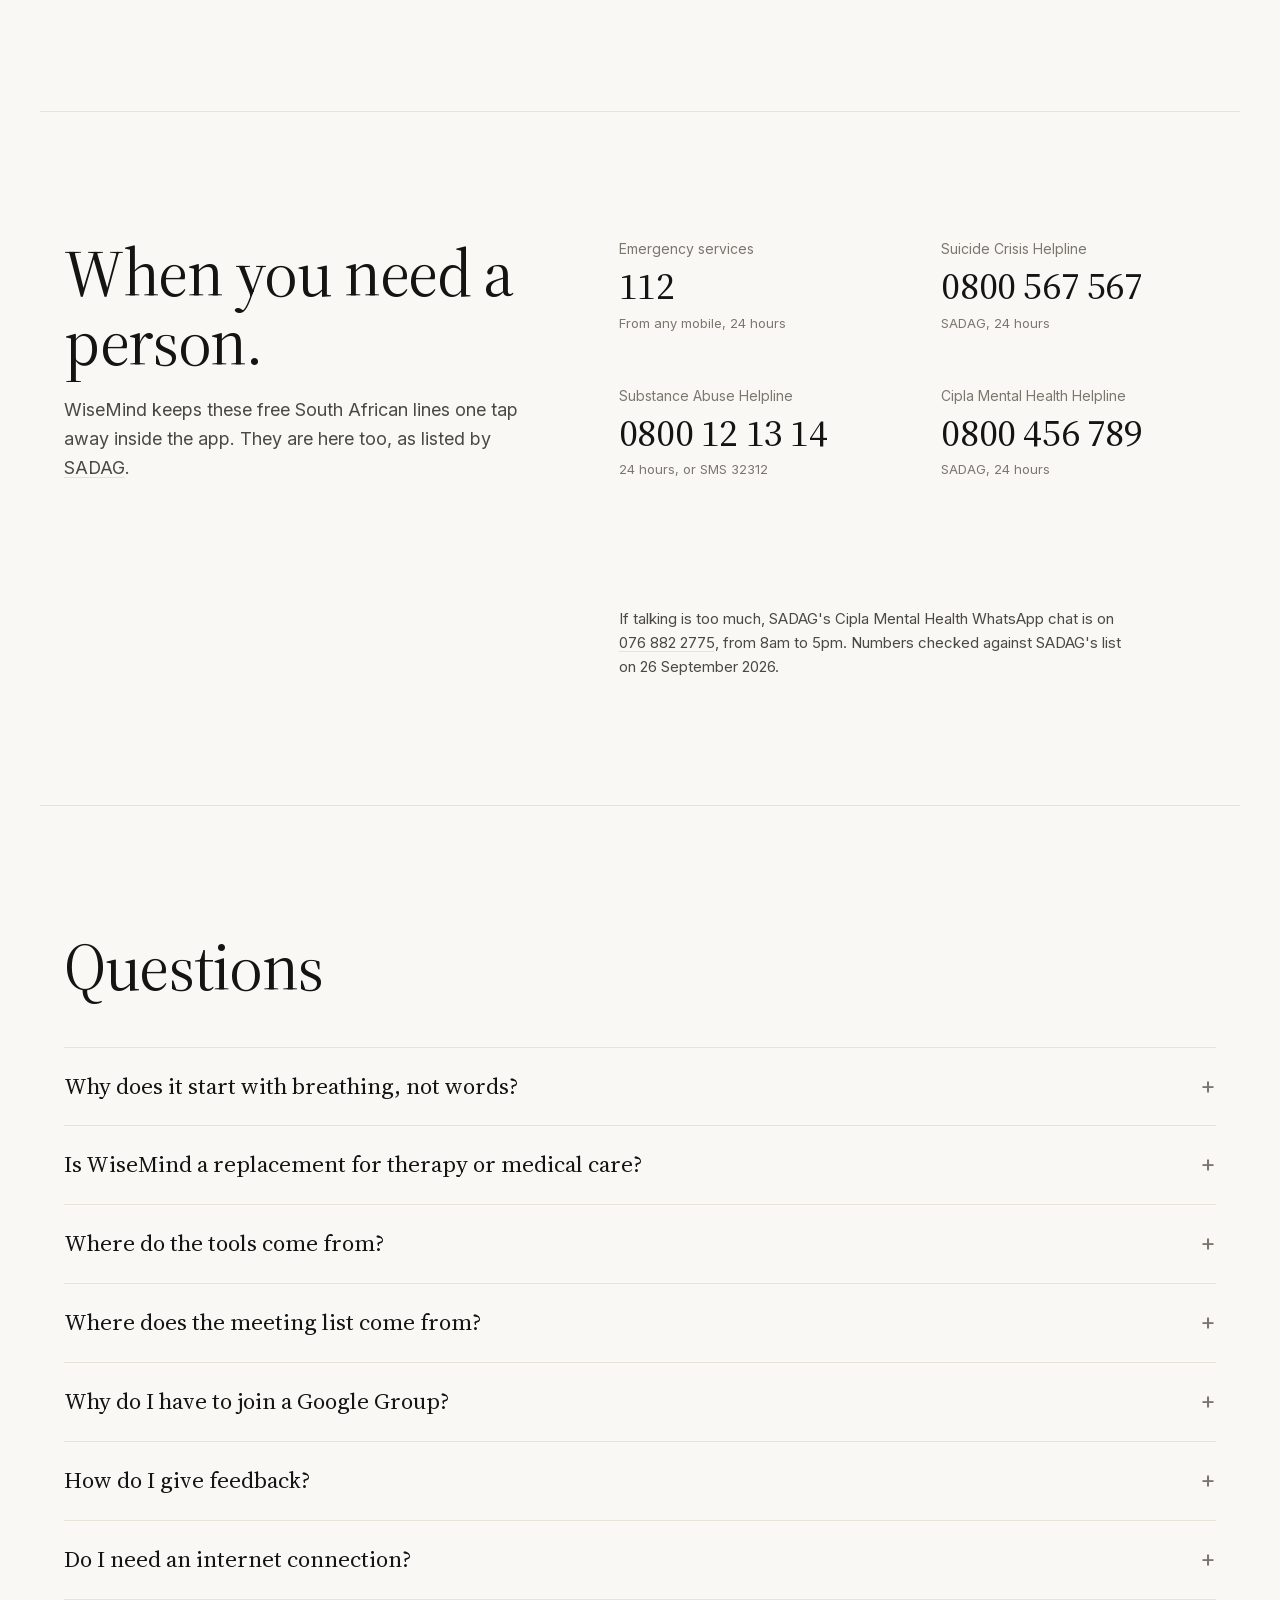
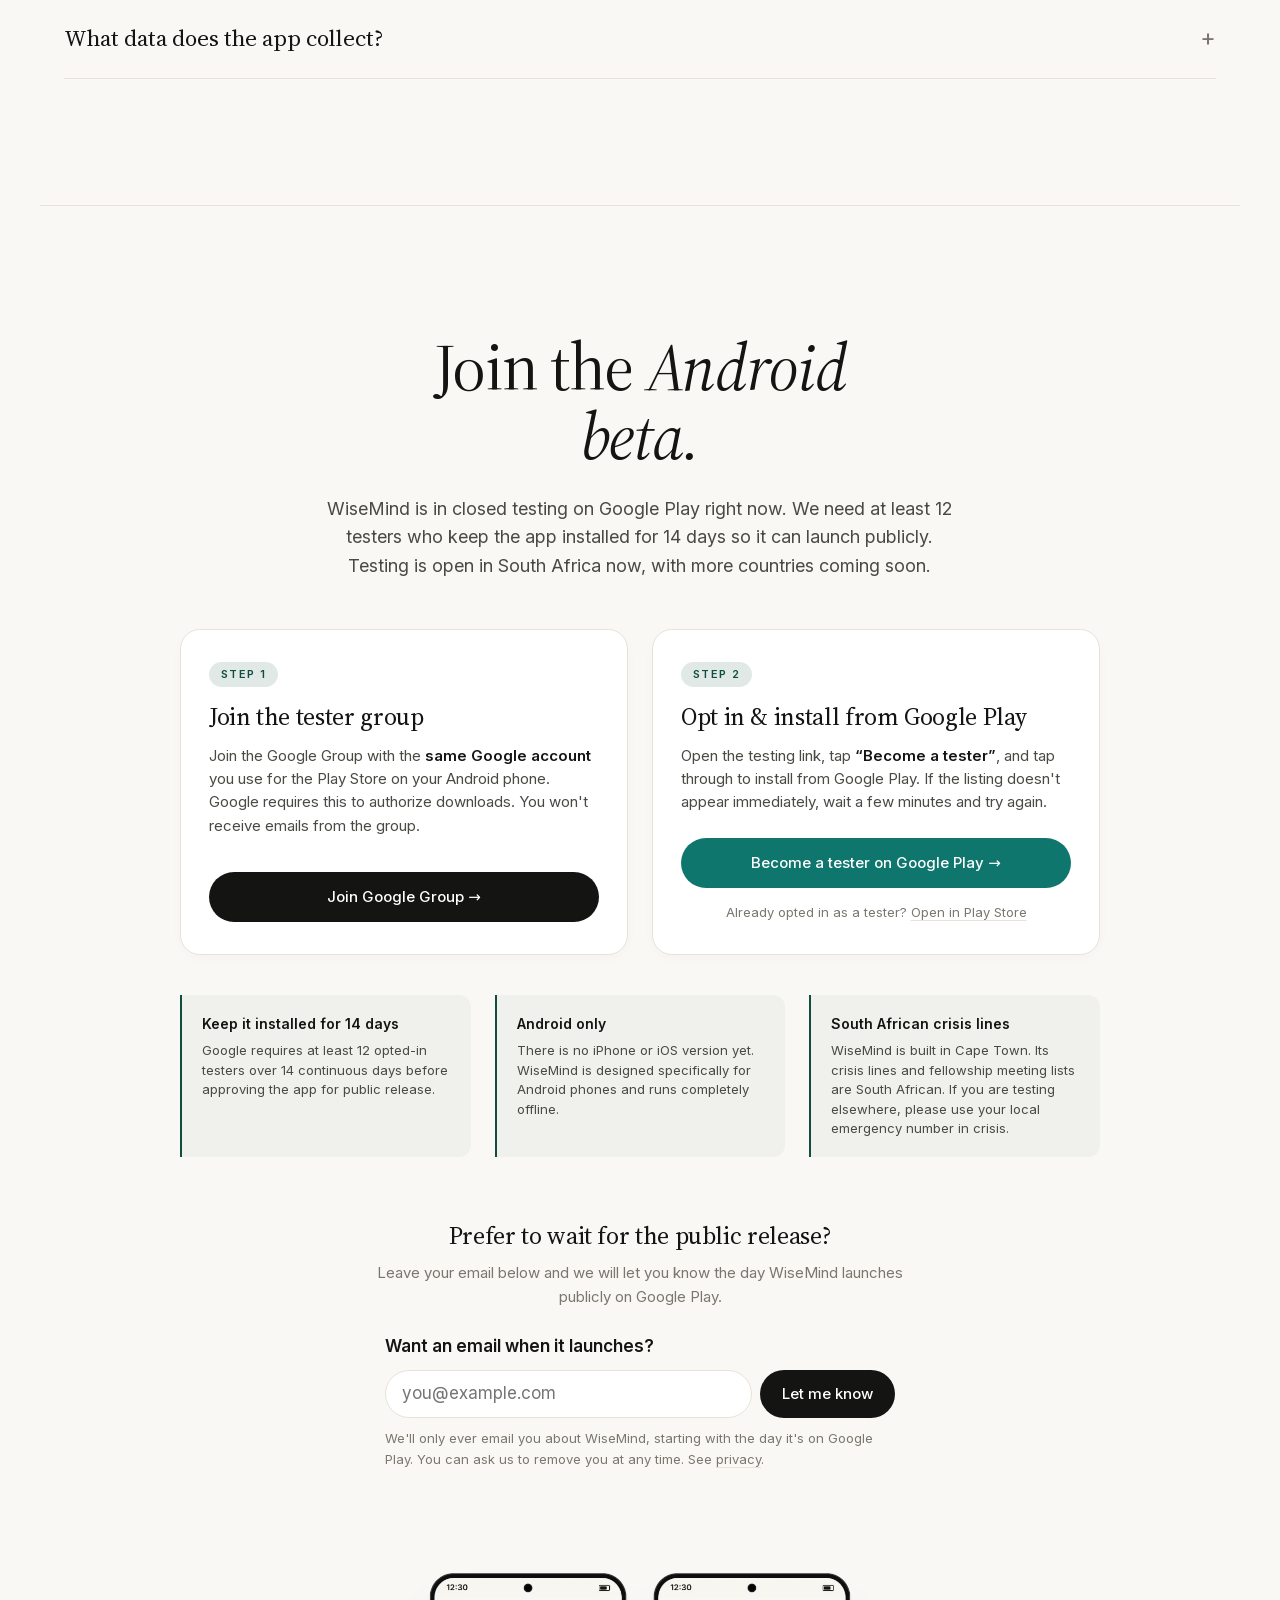
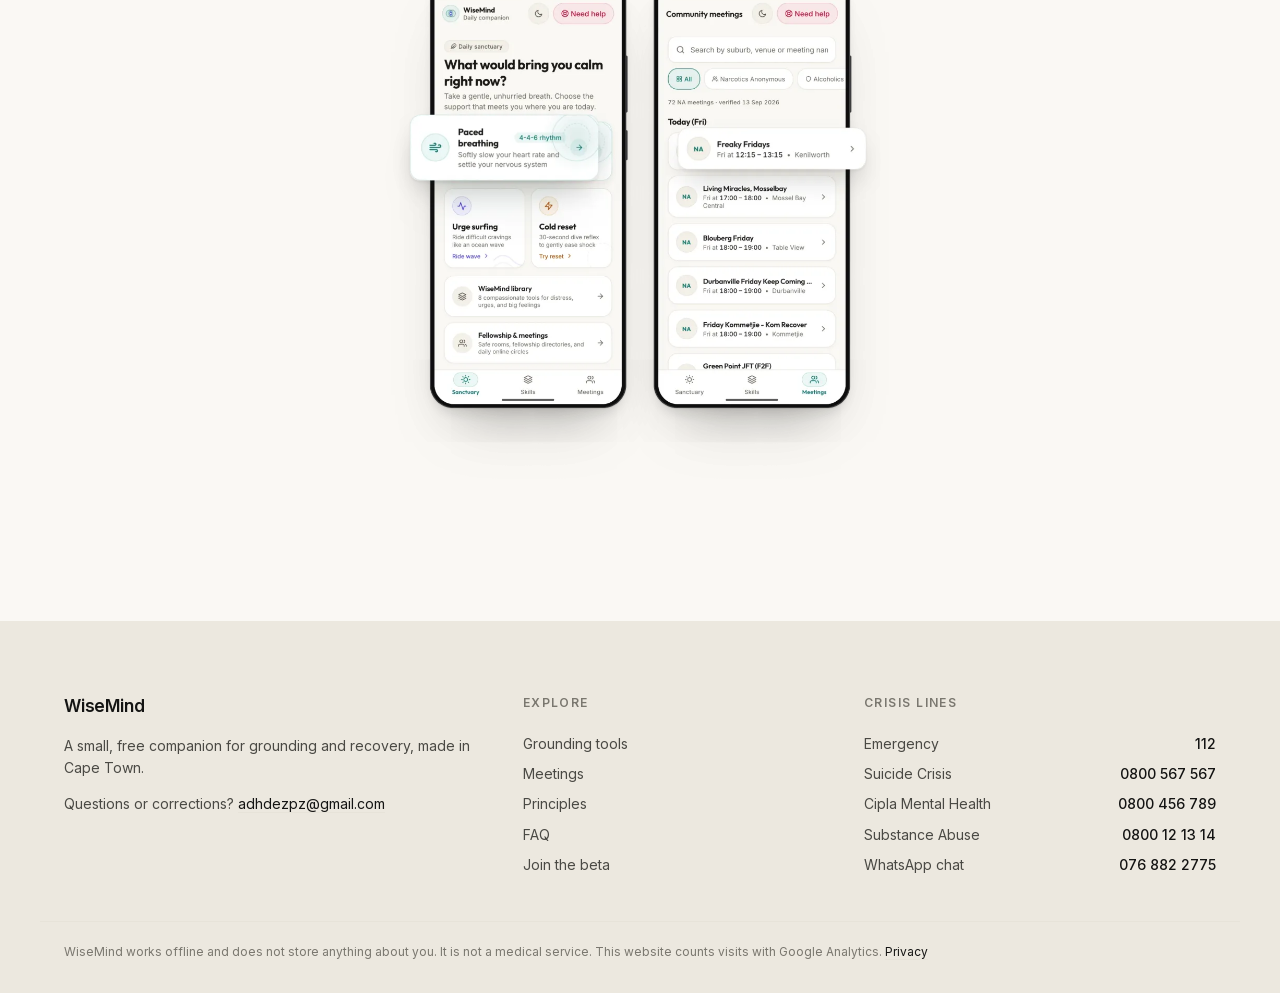
==== commit c1200f2c: "Lighter hero on phones, clearer headings, FAQ schema and sign-up events - Re-encode the three hero v" ====
--- a/index.html
+++ b/index.html
@@ -49,7 +49,7 @@
       "url": "https://deannorman.github.io/wisemind-site/",
       "name": "WiseMind: Free Grounding and Recovery App for South Africa",
       "inLanguage": "en-ZA",
-      "dateModified": "2026-09-26",
+      "dateModified": "2026-10-11",
       "about": {
         "@id": "https://deannorman.github.io/wisemind-site/#app"
       },
@@ -95,6 +95,80 @@
       },
       "@id": "https://deannorman.github.io/wisemind-site/#app",
       "disambiguatingDescription": "A free grounding and recovery app for Android, made in Cape Town, South Africa. Its name nods to Wise Mind, one of the DBT skills it includes."
+    },
+    {
+      "@type": "FAQPage",
+      "@id": "https://deannorman.github.io/wisemind-site/#faq",
+      "isPartOf": {
+        "@id": "https://deannorman.github.io/wisemind-site/#page"
+      },
+      "inLanguage": "en-ZA",
+      "mainEntity": [
+        {
+          "@type": "Question",
+          "name": "Why does it start with breathing, not words?",
+          "acceptedAnswer": {
+            "@type": "Answer",
+            "text": "When you are flooded, the thinking part of your brain goes quiet, and it is hard to reason your way down. Slow breathing and cold water work on the body directly. Once you have settled a little, the skills are much easier to use."
+          }
+        },
+        {
+          "@type": "Question",
+          "name": "Is WiseMind a replacement for therapy or medical care?",
+          "acceptedAnswer": {
+            "@type": "Answer",
+            "text": "No. It is a pocket companion for the moments in between, not treatment. It works best alongside a therapist, a doctor or a fellowship. If you are in danger, call 112 or the Suicide Crisis Helpline on 0800 567 567."
+          }
+        },
+        {
+          "@type": "Question",
+          "name": "Where do the tools come from?",
+          "acceptedAnswer": {
+            "@type": "Answer",
+            "text": "The skills come from Dialectical Behaviour Therapy (DBT), developed by the psychologist Marsha Linehan. Urge surfing comes from Alan Marlatt's work on relapse prevention. Cold water on the face sets off the dive reflex, the same reflex that slows a swimmer's heart underwater, and DBT uses it as the T in TIPP. WiseMind puts these in plain words. It does not replace learning them with a therapist."
+          }
+        },
+        {
+          "@type": "Question",
+          "name": "Where does the meeting list come from?",
+          "acceptedAnswer": {
+            "@type": "Answer",
+            "text": "NA meetings come from the public NA Western Cape meeting list, refreshed before every release, and the app shows the date they were fetched. AA South Africa publishes its list only on its own site, so WiseMind links you there and to the AA helpline instead of copying it. Nothing in the list is made up."
+          }
+        },
+        {
+          "@type": "Question",
+          "name": "Why do I have to join a Google Group?",
+          "acceptedAnswer": {
+            "@type": "Answer",
+            "text": "Google requires testers to be in a Google Group during closed testing before allowing access to the Play Store download. You will not get spam or emails from the group; it is solely used by Google to authorize your account for testing."
+          }
+        },
+        {
+          "@type": "Question",
+          "name": "How do I give feedback?",
+          "acceptedAnswer": {
+            "@type": "Answer",
+            "text": "You can email thoughts, bug reports or ideas directly to adhdezpz@gmail.com. Every message is read and appreciated."
+          }
+        },
+        {
+          "@type": "Question",
+          "name": "Do I need an internet connection?",
+          "acceptedAnswer": {
+            "@type": "Answer",
+            "text": "No. Everything is inside the app, so it works in the mountains, during loadshedding or in airplane mode."
+          }
+        },
+        {
+          "@type": "Question",
+          "name": "What data does the app collect?",
+          "acceptedAnswer": {
+            "@type": "Answer",
+            "text": "None. There is no sign-up and nothing to type in, and the app does not send anything anywhere. The only thing it saves is whether you chose the light or dark look. The privacy page has the details."
+          }
+        }
+      ]
     }
   ]
 }
@@ -190,6 +264,7 @@
   .card .kicker { font-size: 12px; font-weight: 600; letter-spacing: .16em; text-transform: uppercase; opacity: .85; margin-bottom: 20px; }
   h1 { padding-bottom: .08em; font: 400 clamp(44px, 7vw, 96px)/1.08 'Source Serif 4', Georgia, serif; letter-spacing: -0.025em; max-width: 12ch; text-shadow: 0 2px 30px rgba(0,0,0,.45); }
   h1 em { font-style: italic; }
+  .sr-only { position: absolute; width: 1px; height: 1px; padding: 0; margin: -1px; overflow: hidden; clip: rect(0 0 0 0); white-space: nowrap; border: 0; }
   .now { margin-top: 22px; max-width: 30em; font-size: 15px; line-height: 1.5; text-shadow: 0 1px 12px rgba(0,0,0,.45); }
   .now a { display: inline-block; padding: 10px 2px; margin: -10px 0; font-weight: 600; white-space: nowrap; text-decoration: underline; text-underline-offset: 3px; }
   .toc { list-style: none; margin-top: clamp(32px, 6vh, 56px); width: min(360px, 100%); font-size: 14px; }
@@ -670,23 +745,24 @@
 
 <div class="intro-experience">
   <div class="intro-backdrop">
-    <div class="panel panel-left"><video src="assets/video/left.mp4" poster="assets/img/intro-left.webp" autoplay loop muted playsinline></video></div>
-    <div class="panel panel-right"><video src="assets/video/right.mp4" poster="assets/img/intro-right.webp" autoplay loop muted playsinline></video></div>
-    <div class="panel panel-center"><video src="assets/video/center.mp4" poster="assets/img/intro-center.webp" autoplay loop muted playsinline></video><div class="scrim"></div></div>
+    <div class="panel panel-left"><video data-src="assets/video/left.mp4" poster="assets/img/intro-left.webp" preload="none" loop muted playsinline></video></div>
+    <div class="panel panel-right"><video data-src="assets/video/right.mp4" poster="assets/img/intro-right.webp" preload="none" loop muted playsinline></video></div>
+    <div class="panel panel-center"><video data-src="assets/video/center.mp4" poster="assets/img/intro-center.webp" preload="none" loop muted playsinline></video><div class="scrim"></div></div>
     <div class="grain" aria-hidden="true"></div>
   </div>
 
   <div class="intro-flow">
     <header class="intro-hero">
       <div class="card">
-        <p class="kicker">WiseMind for Android</p>
+        <p class="kicker">WiseMind: free grounding and DBT skills app for Android</p>
         <h1>A small companion for <em>hard moments.</em></h1>
         <p class="now">Need someone right now? Call the Suicide Crisis Helpline on <a href="tel:0800567567">0800 567 567</a>, or <a href="tel:112">112</a> for emergencies.</p>
       </div>
     </header>
 
     <!-- Interactive Showcase: sticky phone stage with floating value steps you scroll past -->
-    <section class="stage-showcase" id="why" aria-label="App preview and features">
+    <section class="stage-showcase" id="preview" aria-labelledby="t-preview">
+      <h2 id="t-preview" class="sr-only">What WiseMind does</h2>
       <div class="stage-sticky">
         <div class="phones">
           <div class="phone left">
@@ -967,9 +1043,25 @@
 </footer>
 
 <script>
+  // hero videos: wide screens only, and not for reduced motion or Save-Data; phones keep the posters
+  var saveData = navigator.connection && navigator.connection.saveData;
+  if (!saveData && matchMedia('(min-width: 821px) and (prefers-reduced-motion: no-preference)').matches) {
+    document.querySelectorAll('video[data-src]').forEach(function (v) {
+      v.autoplay = true;
+      v.src = v.dataset.src;
+    });
+  }
+  // count sign-ups and beta steps (never what anyone types, and never helpline taps)
+  document.querySelectorAll('a[href*="groups.google.com"]').forEach(function (a) {
+    a.addEventListener('click', function () { gtag('event', 'join_group', { group_id: 'beta_testers' }); });
+  });
+  document.querySelectorAll('a[href*="play.google.com"]').forEach(function (a) {
+    a.addEventListener('click', function () { gtag('event', 'beta_play_click', { link: a.href.indexOf('/testing/') > -1 ? 'opt_in' : 'store' }); });
+  });
   // launch list: the form posts to Google Forms in a hidden frame, so show the thanks here
   document.querySelectorAll('.notify').forEach(function (form) {
     form.addEventListener('submit', function () {
+      gtag('event', 'generate_lead', { form: form.classList.contains('notify-hero') ? 'hero' : 'beta' });
       setTimeout(function () {
         form.classList.add('sent');
         var doneEl = form.querySelector('.notify-done');
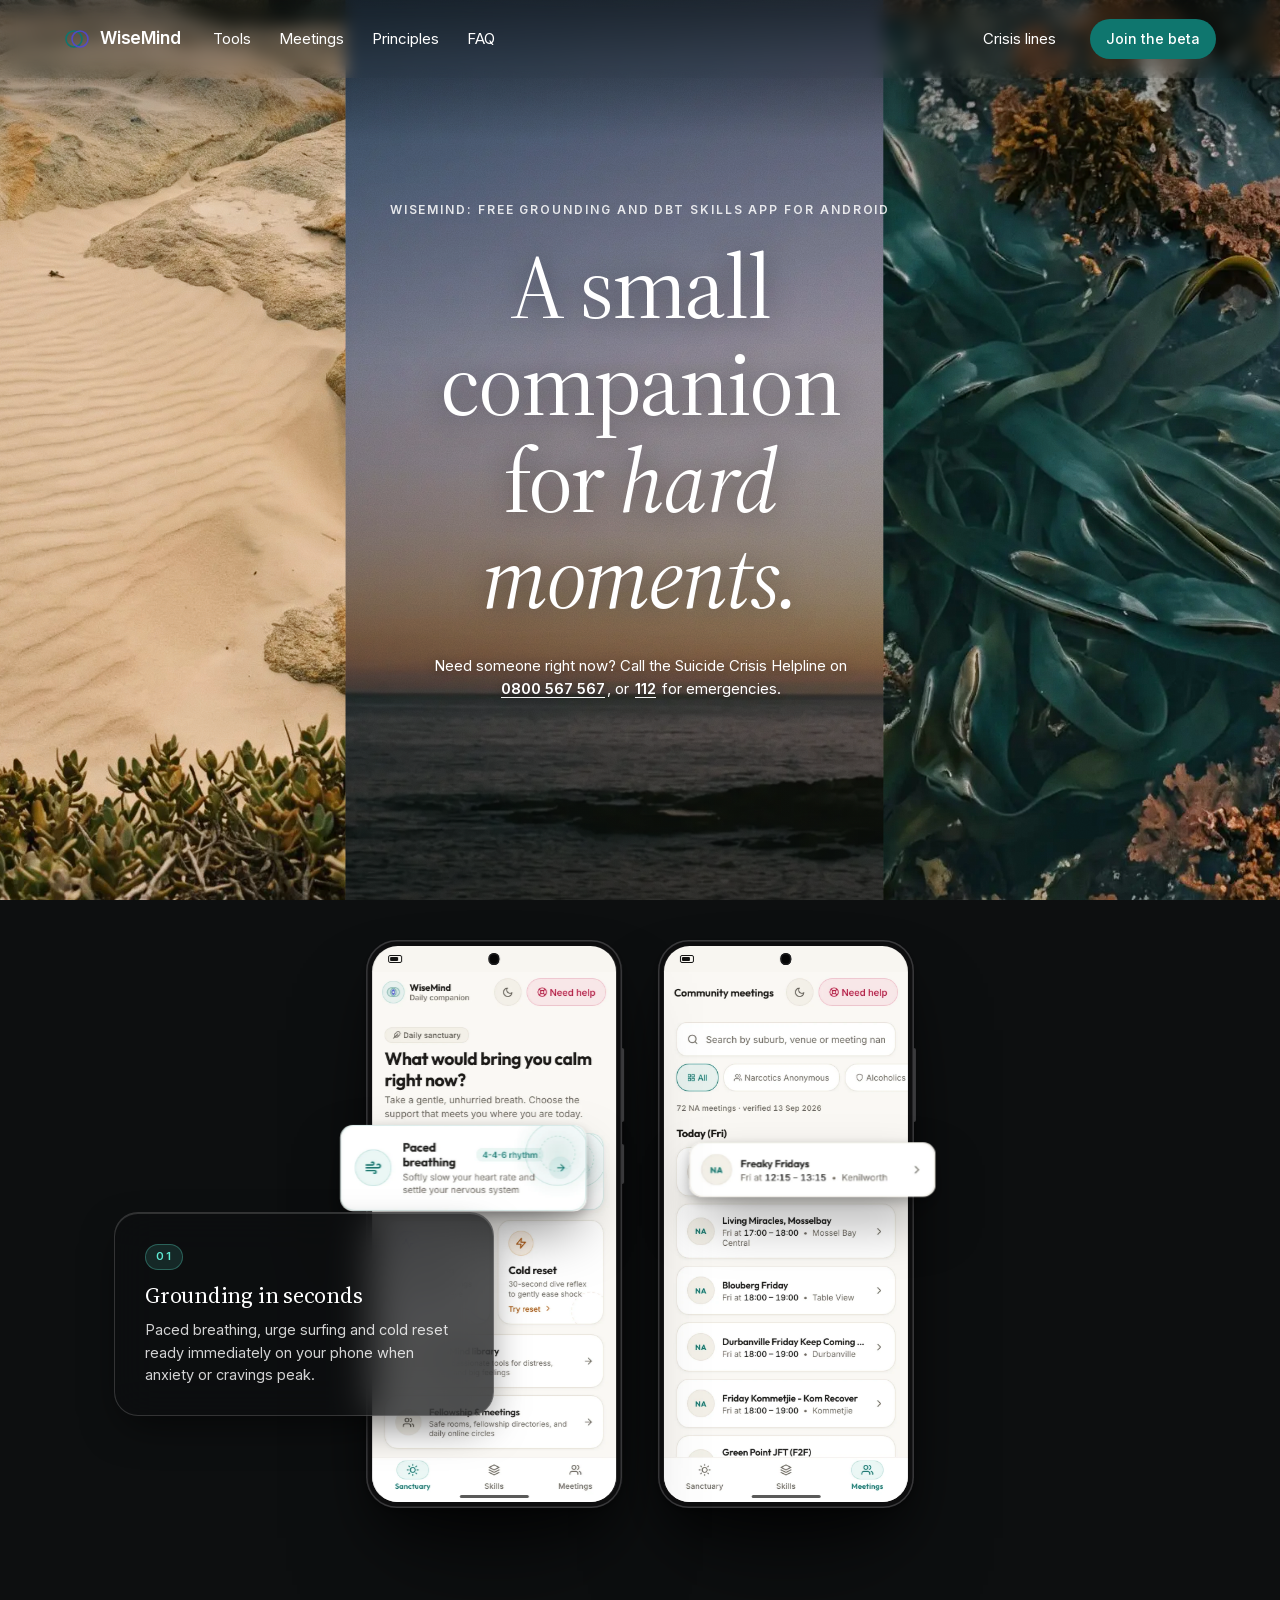
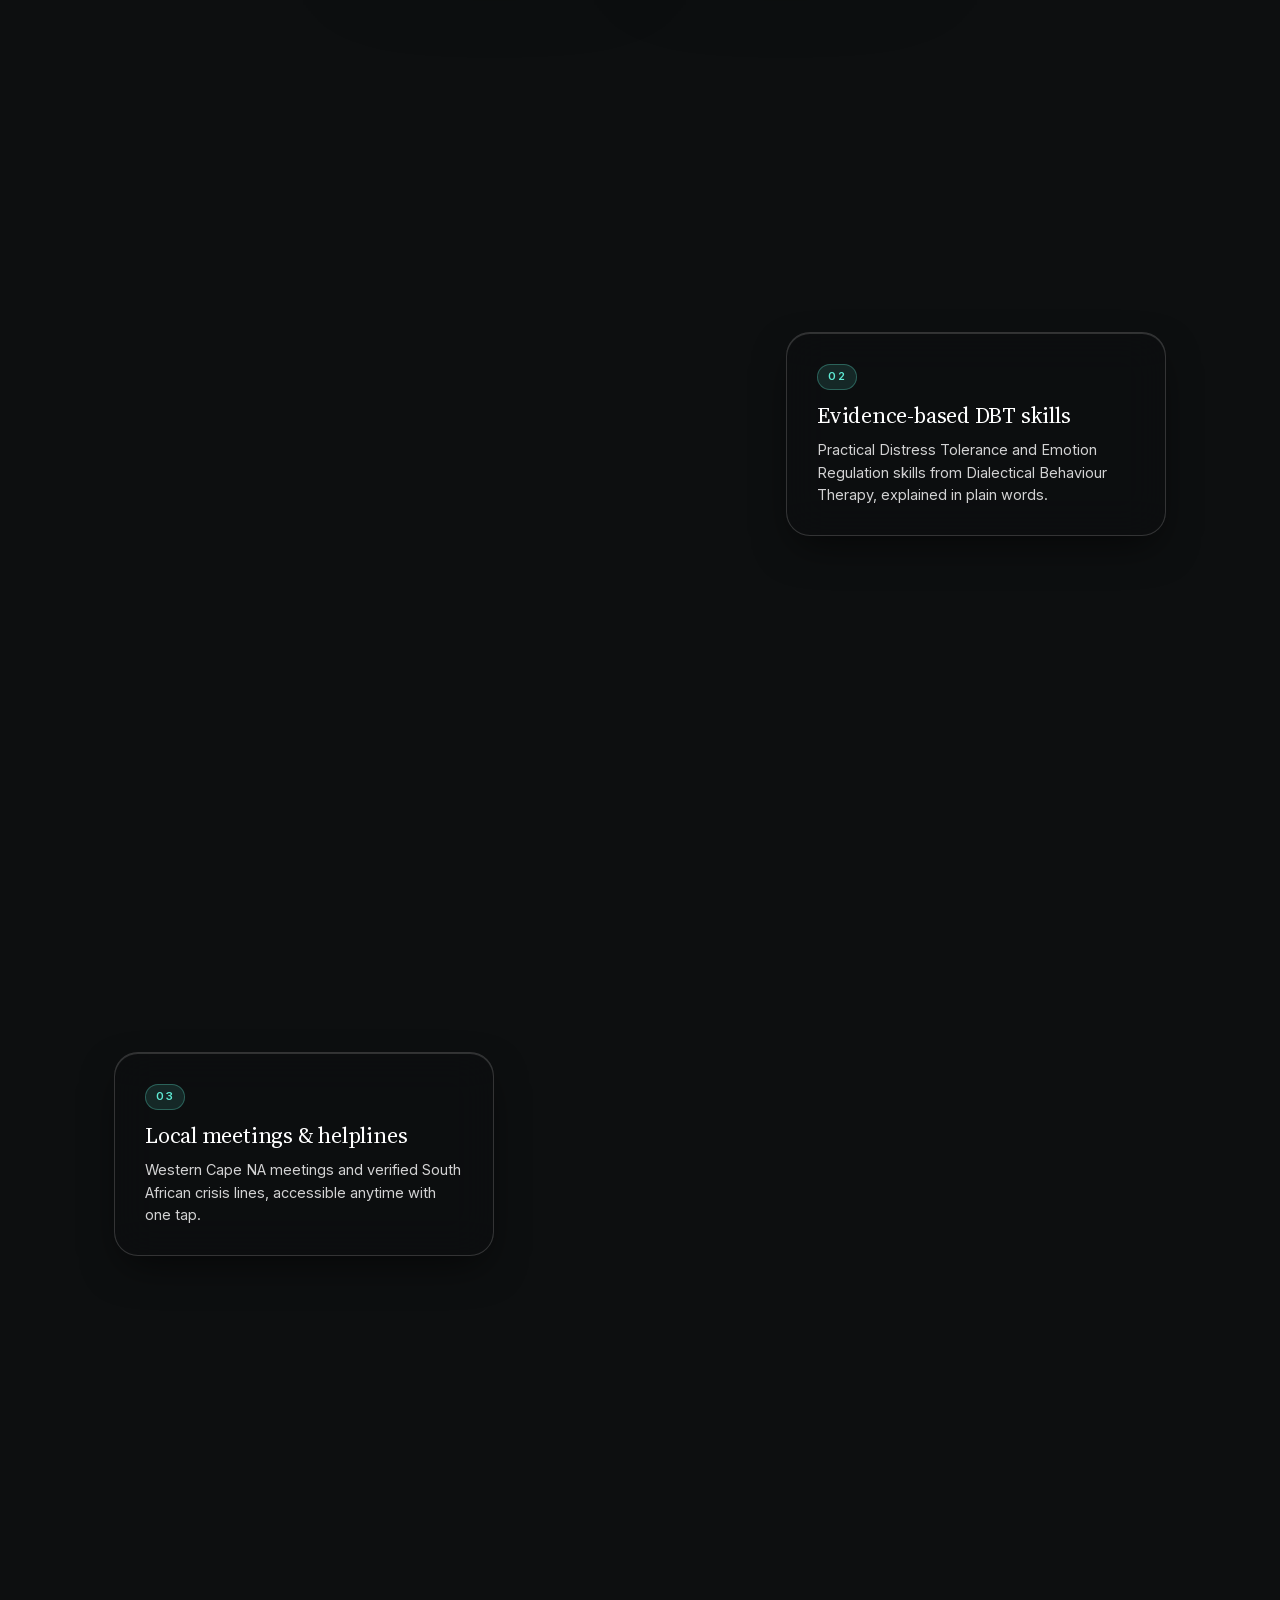
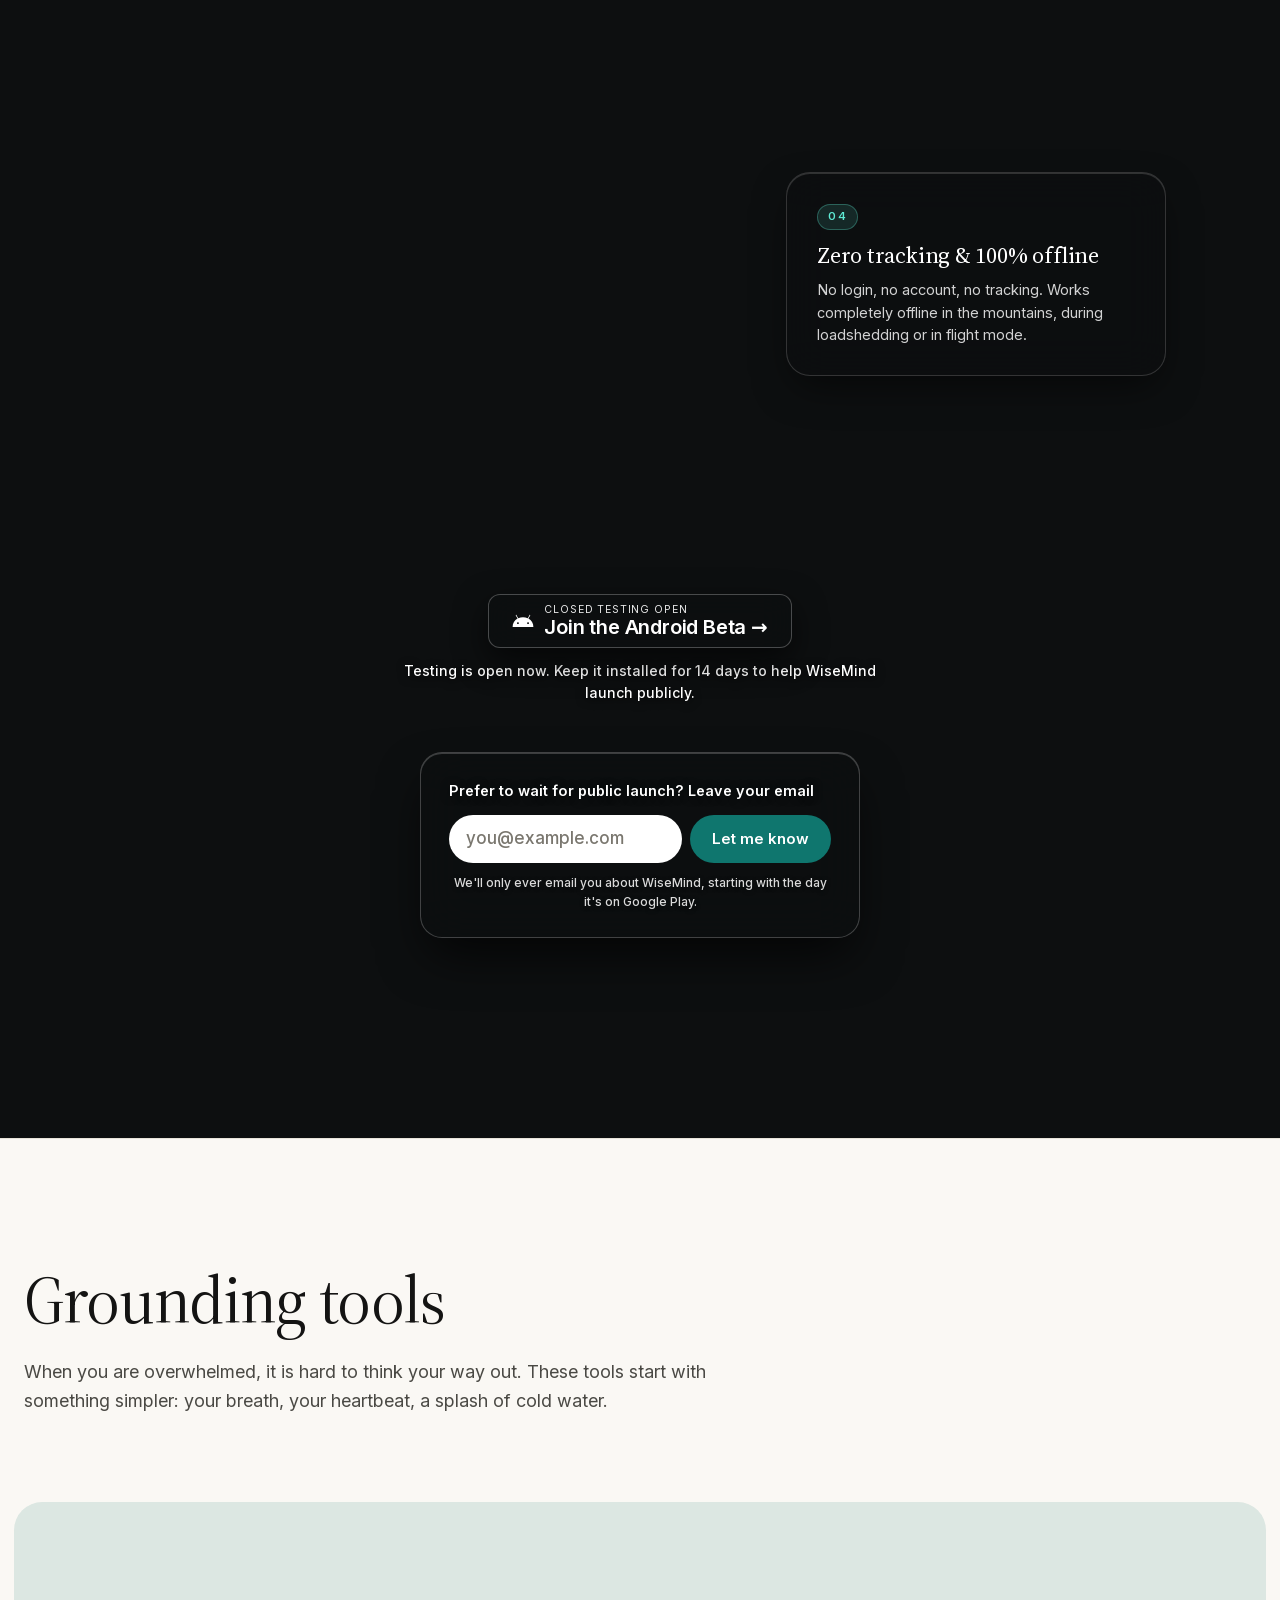
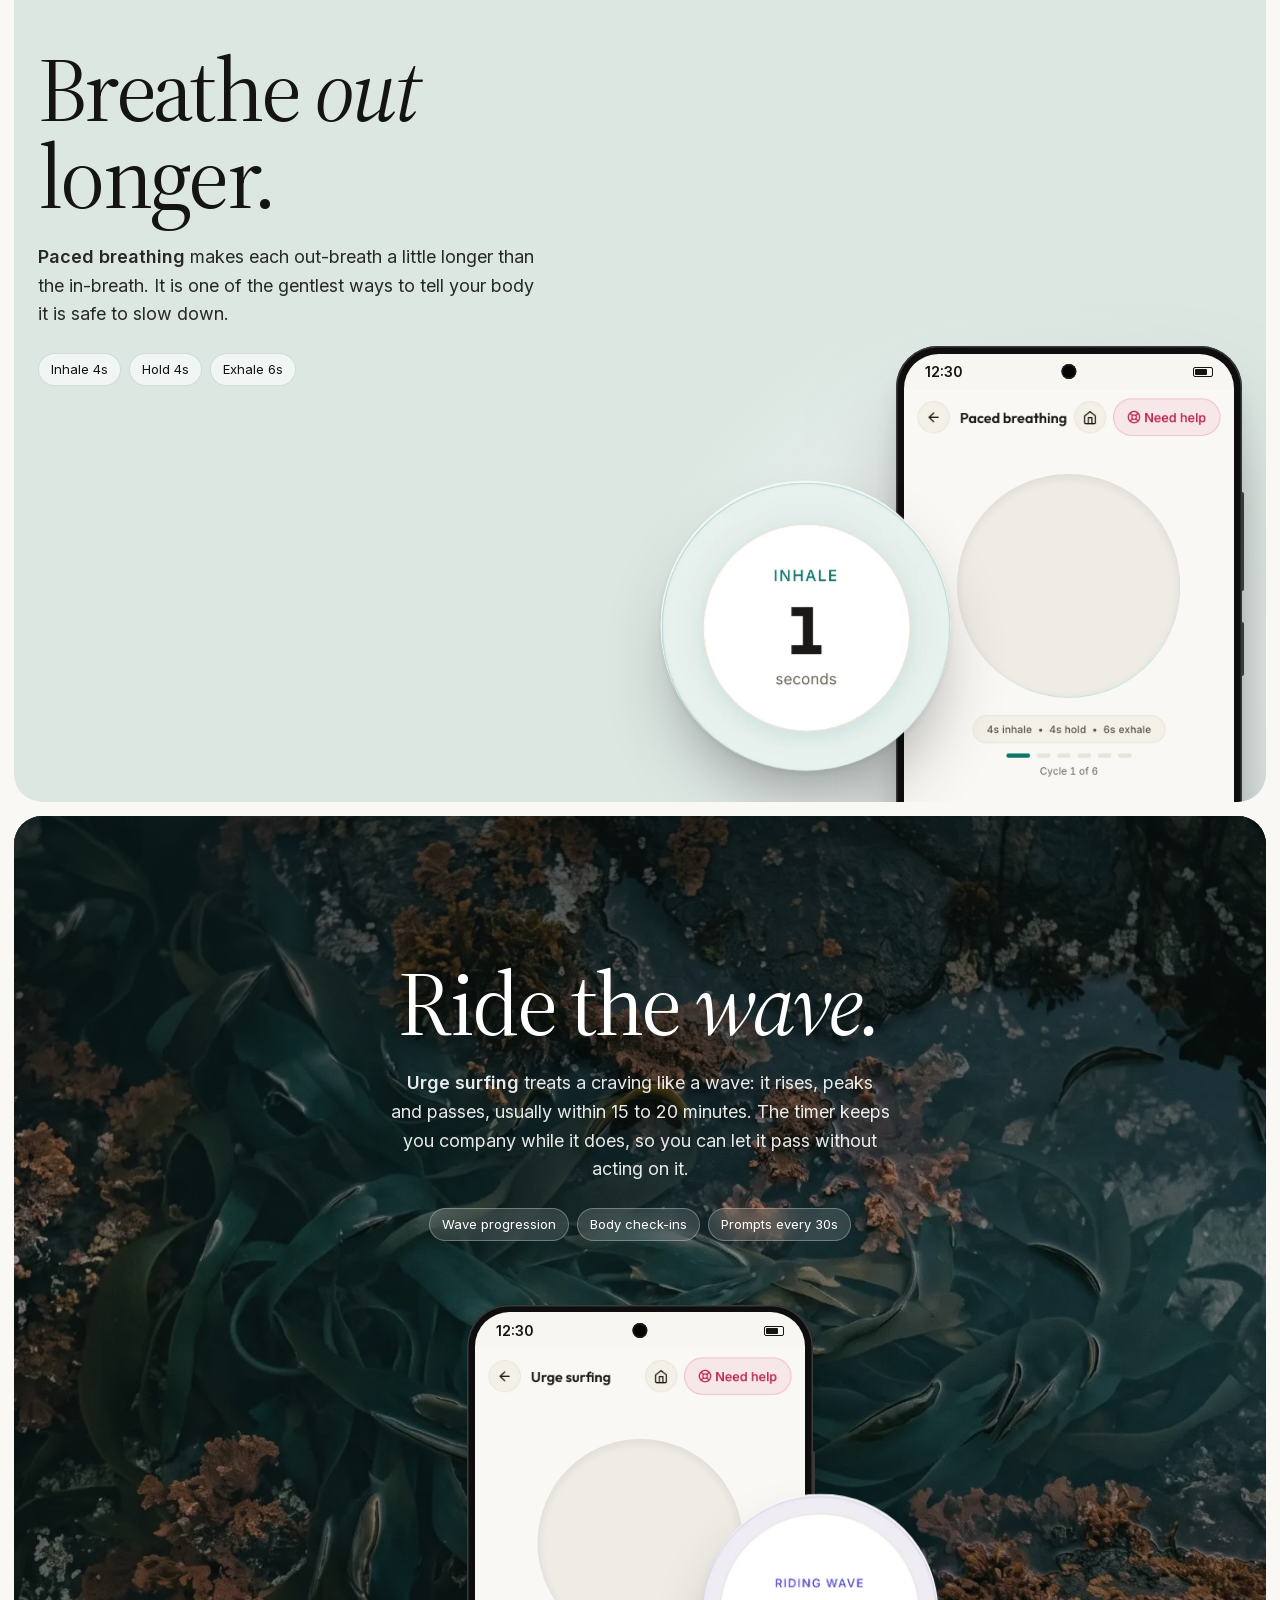
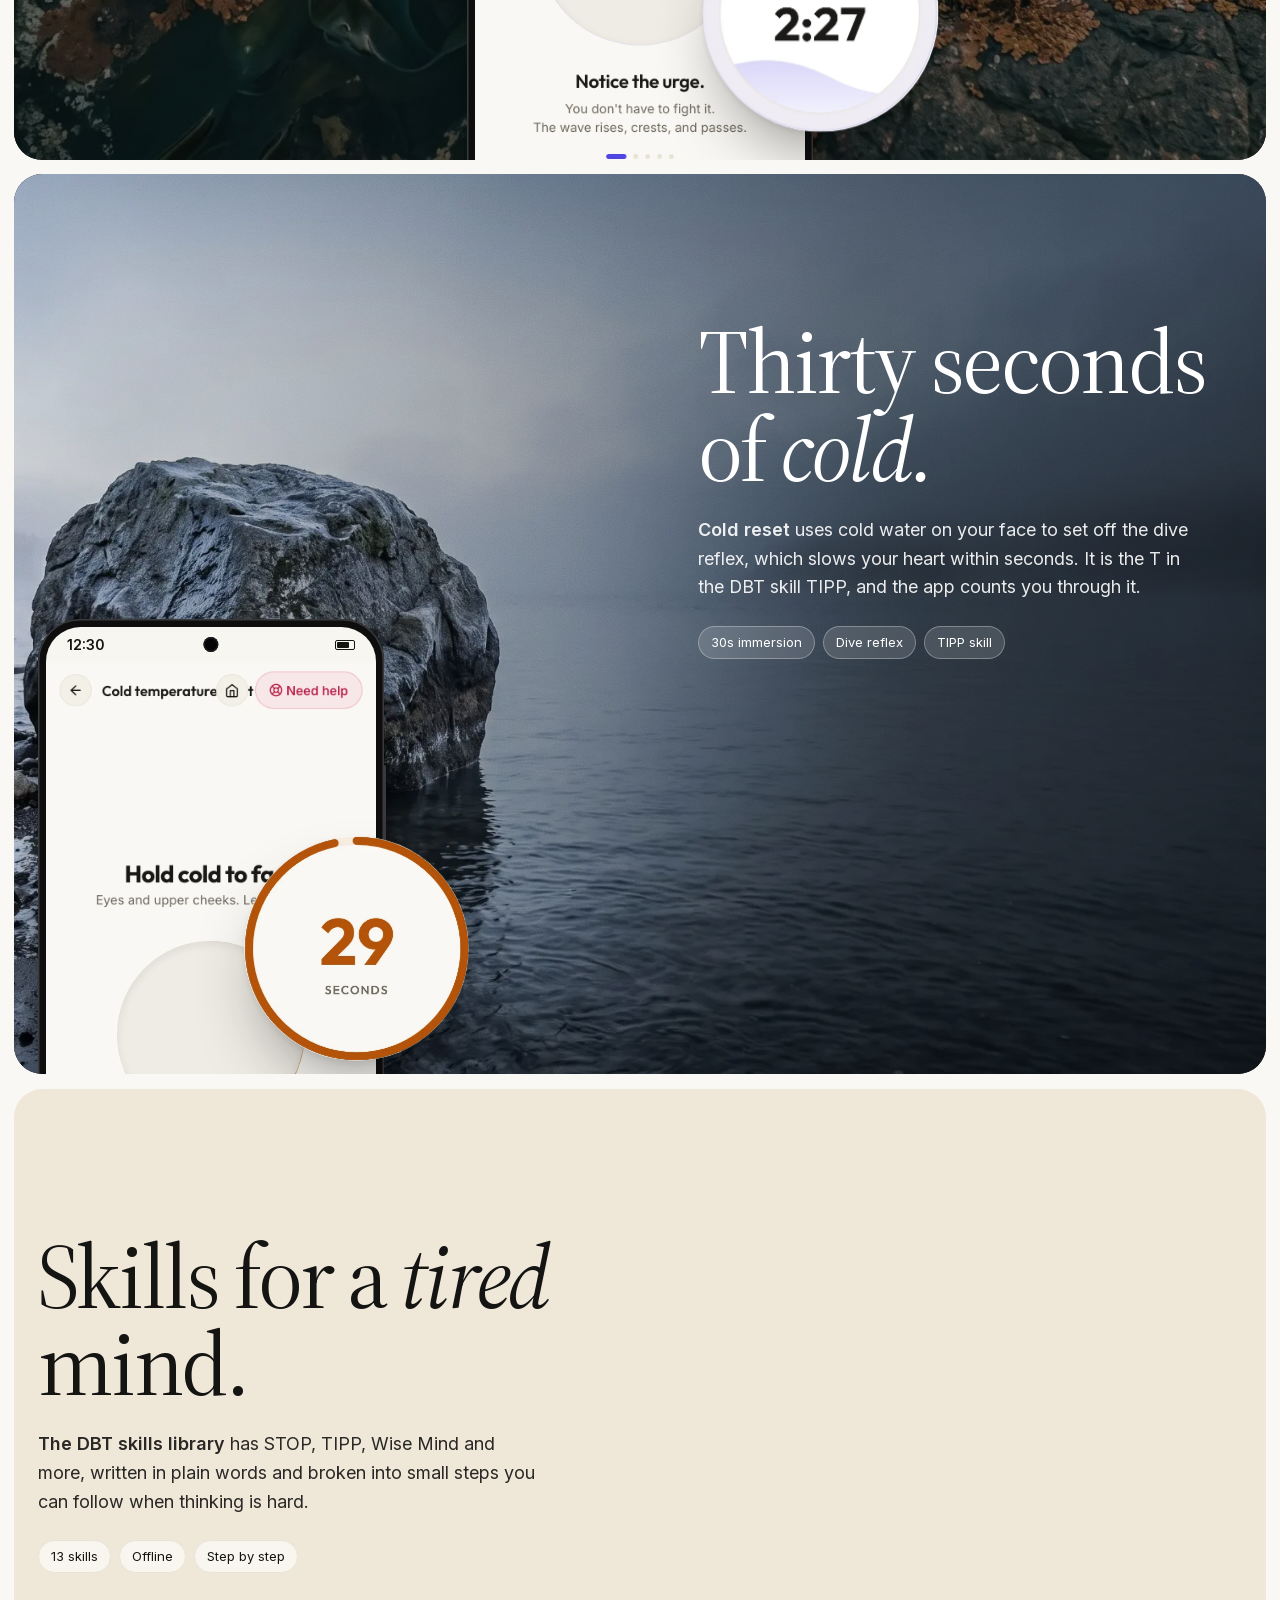
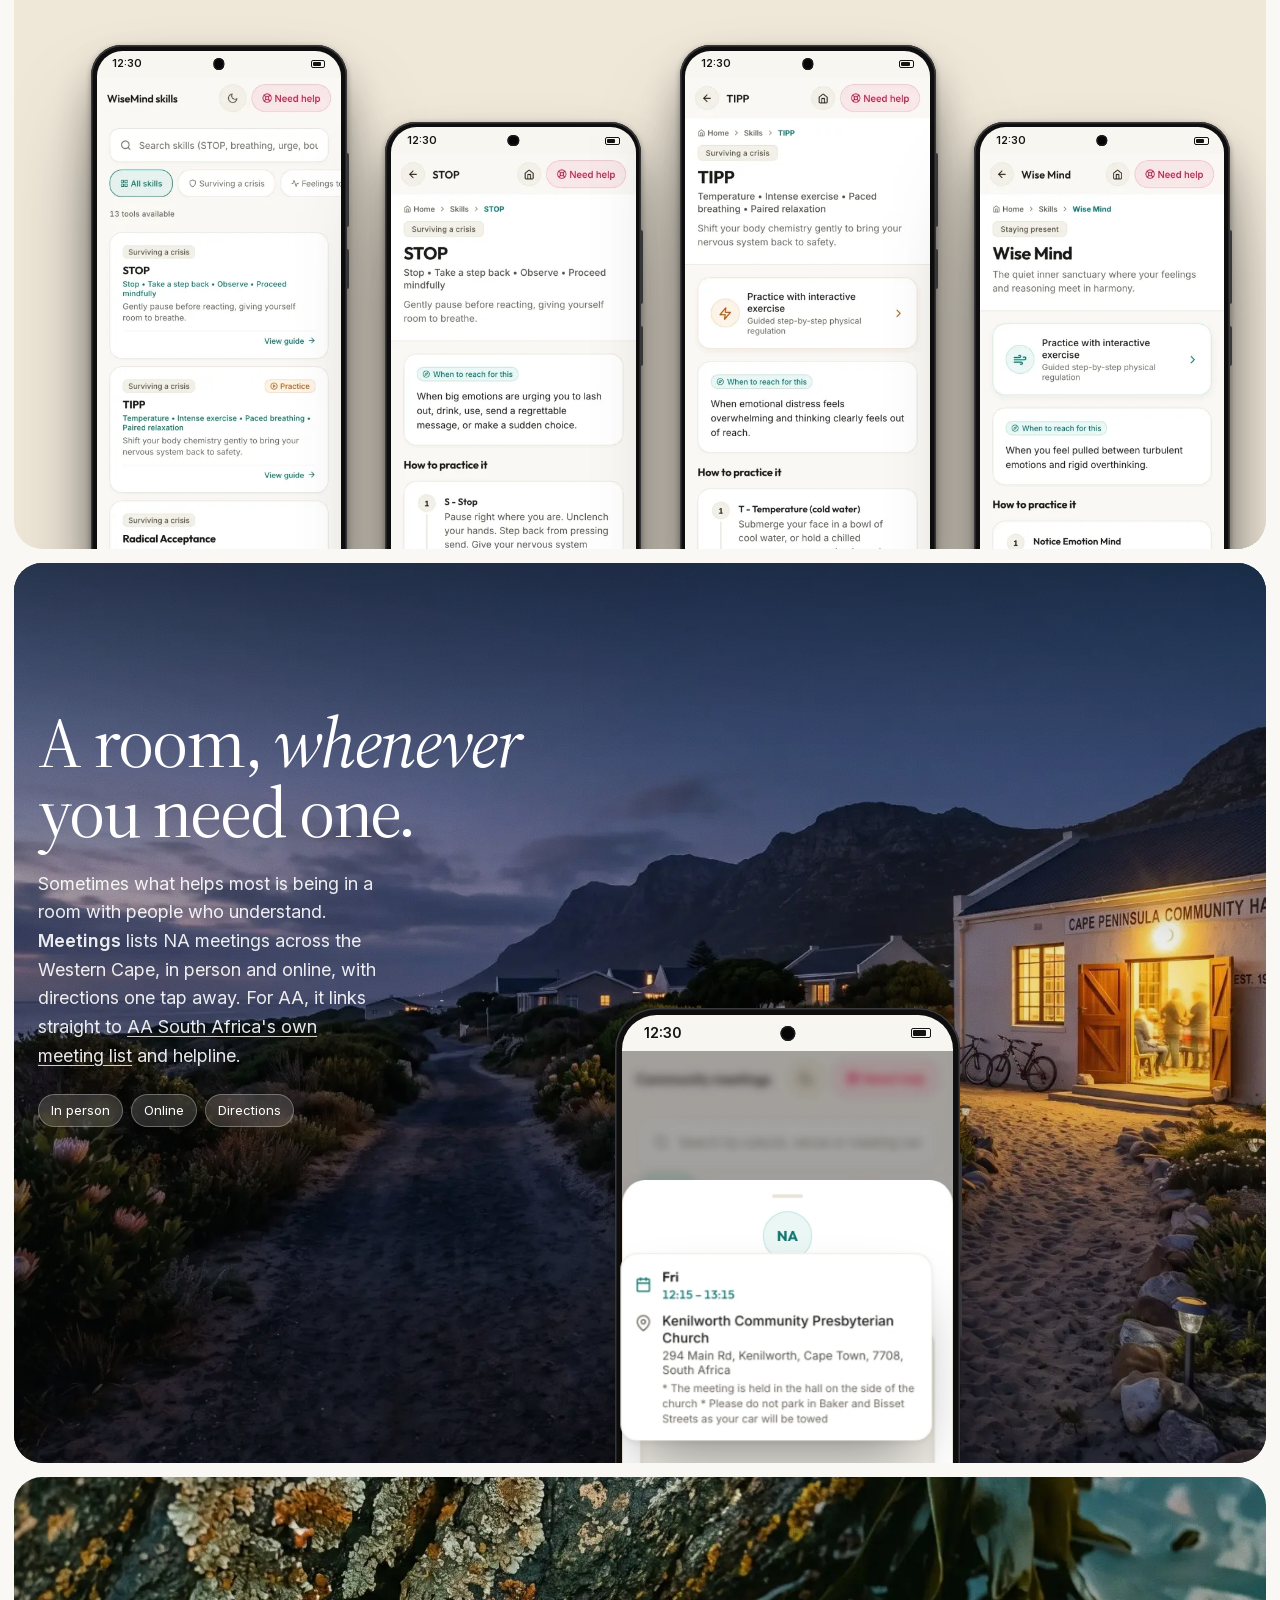
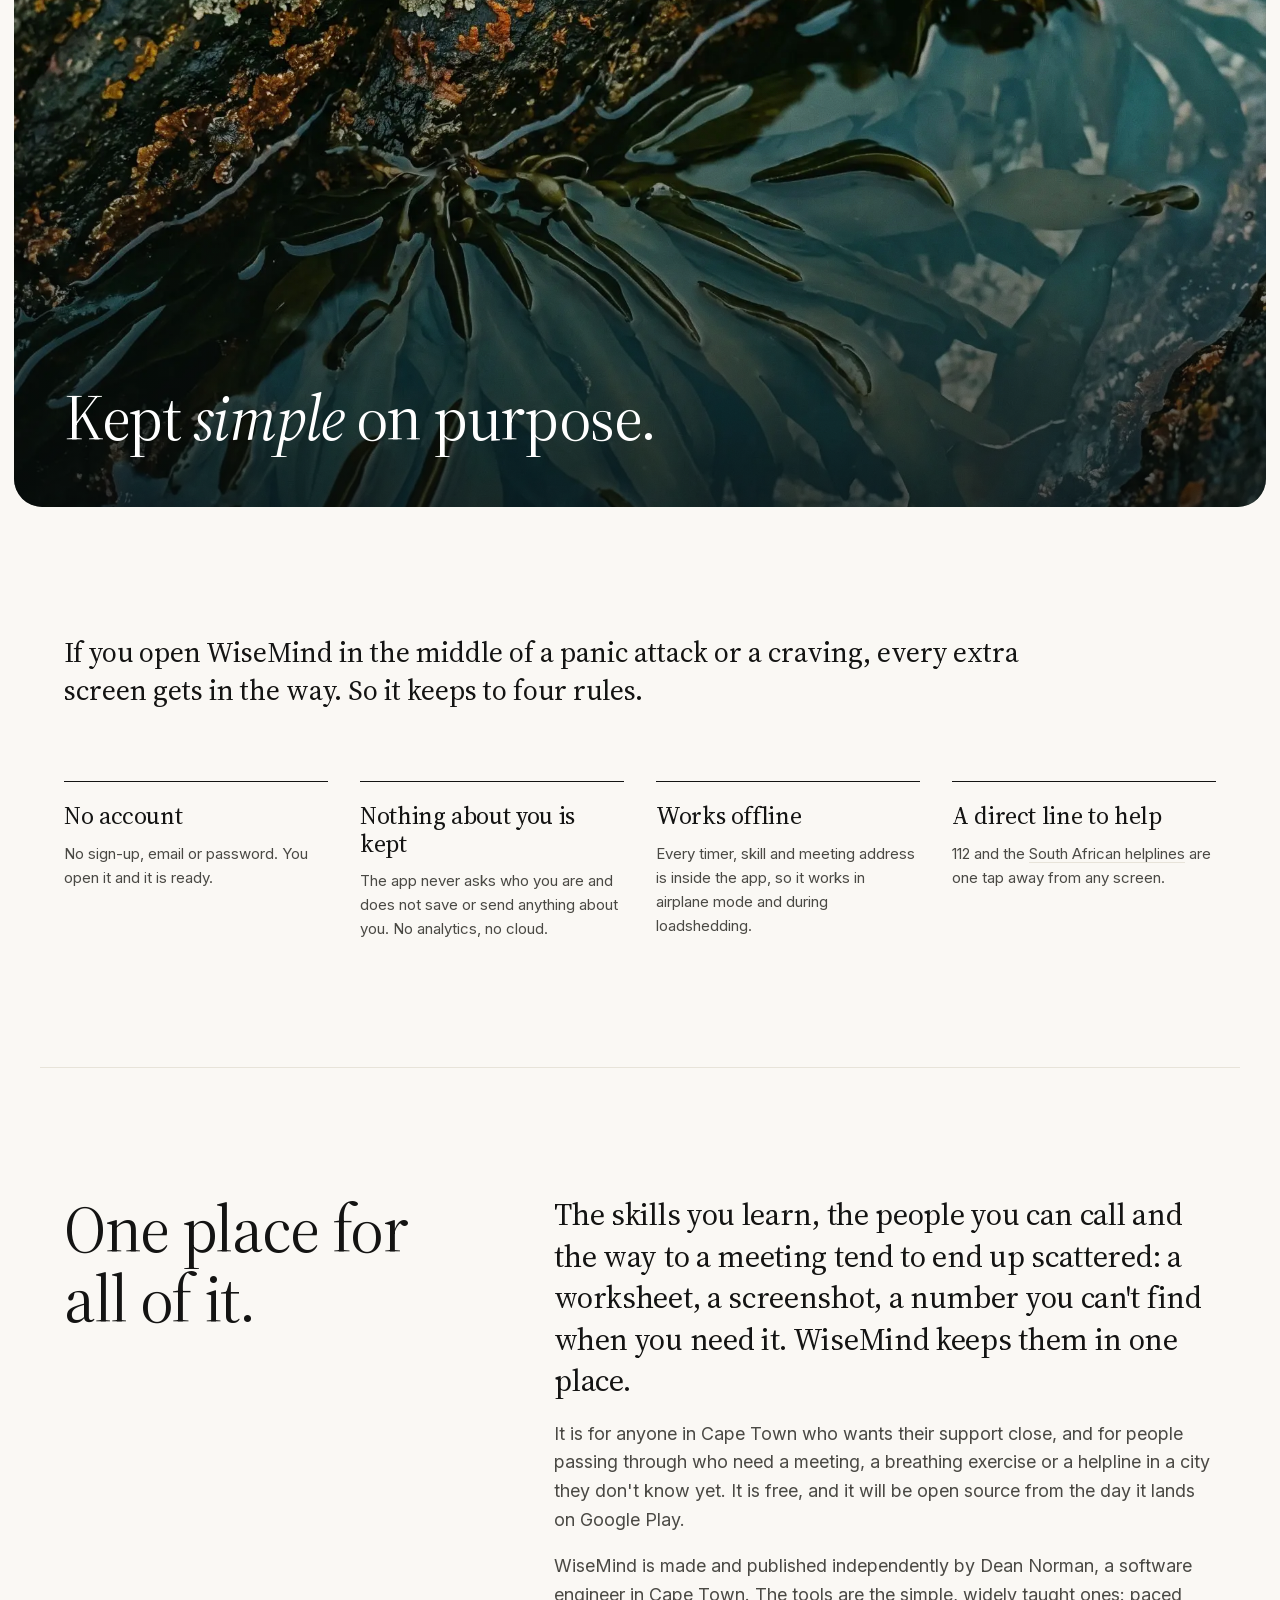
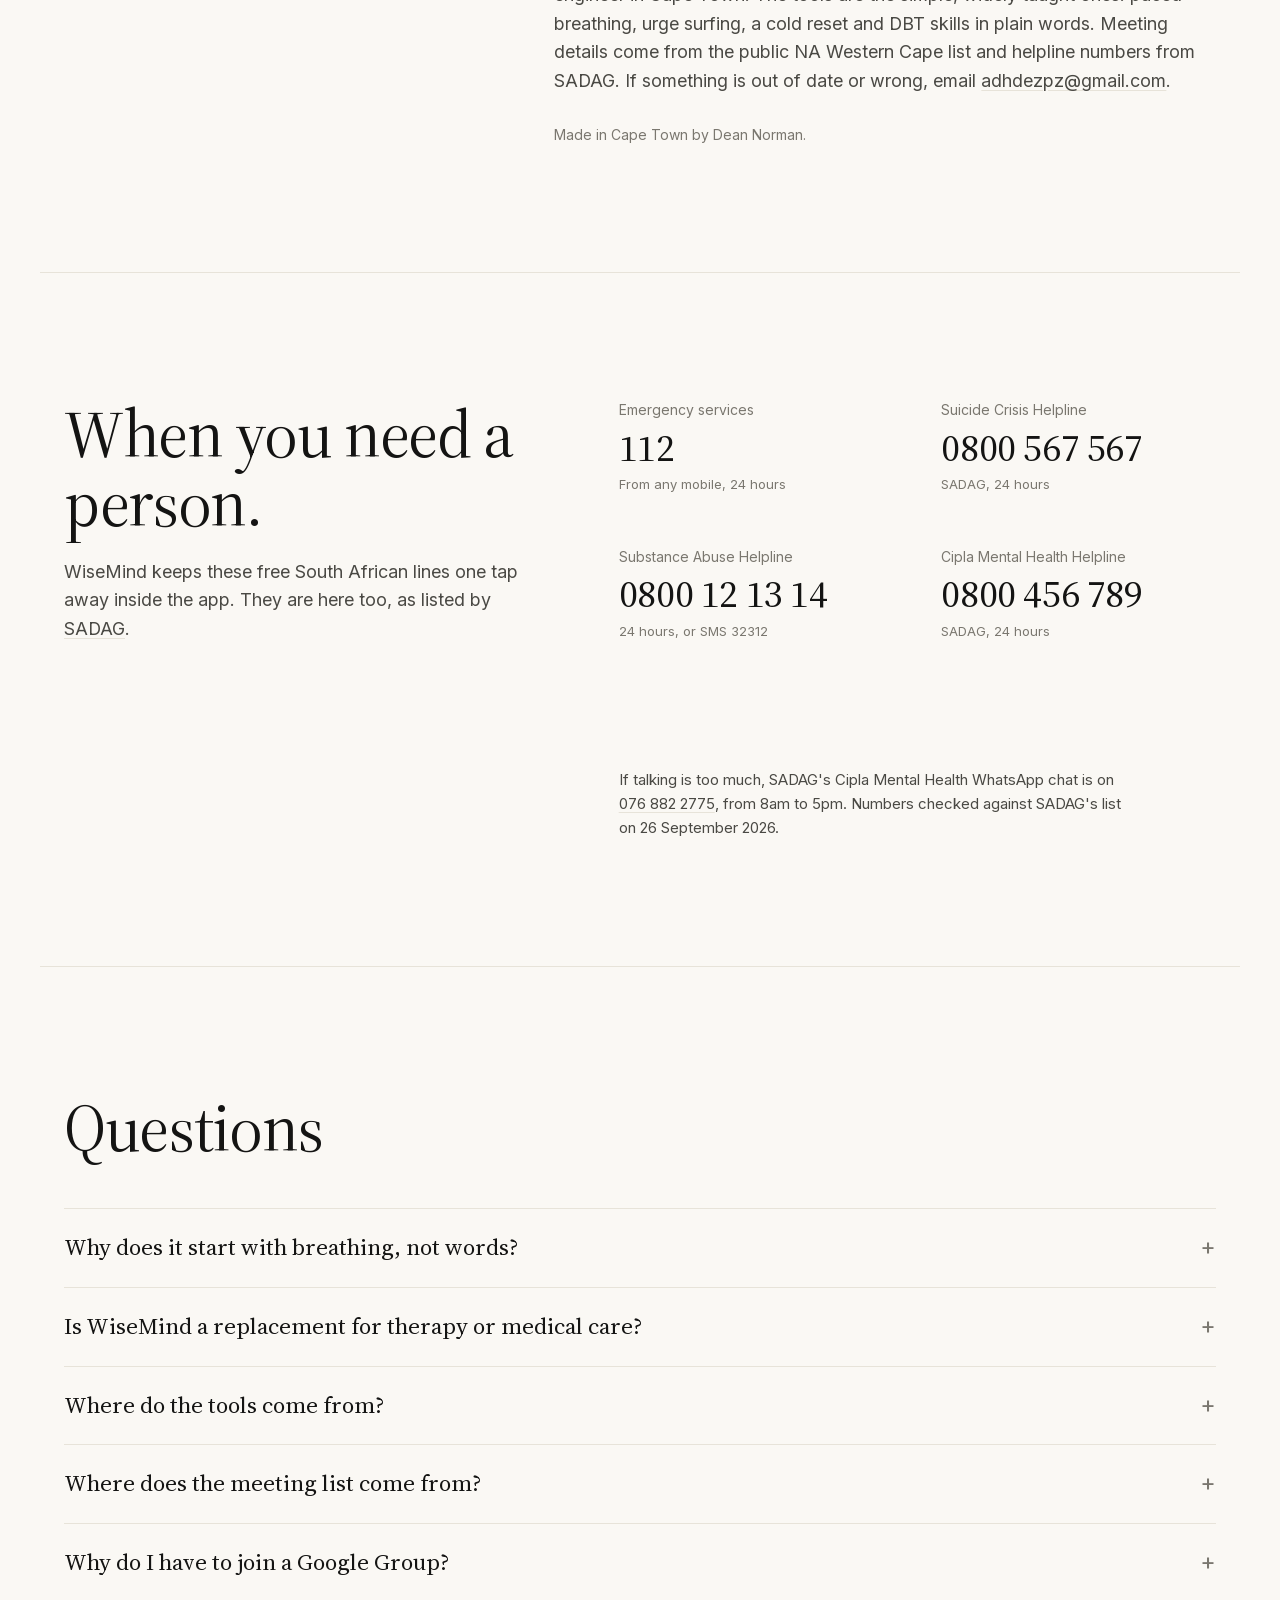
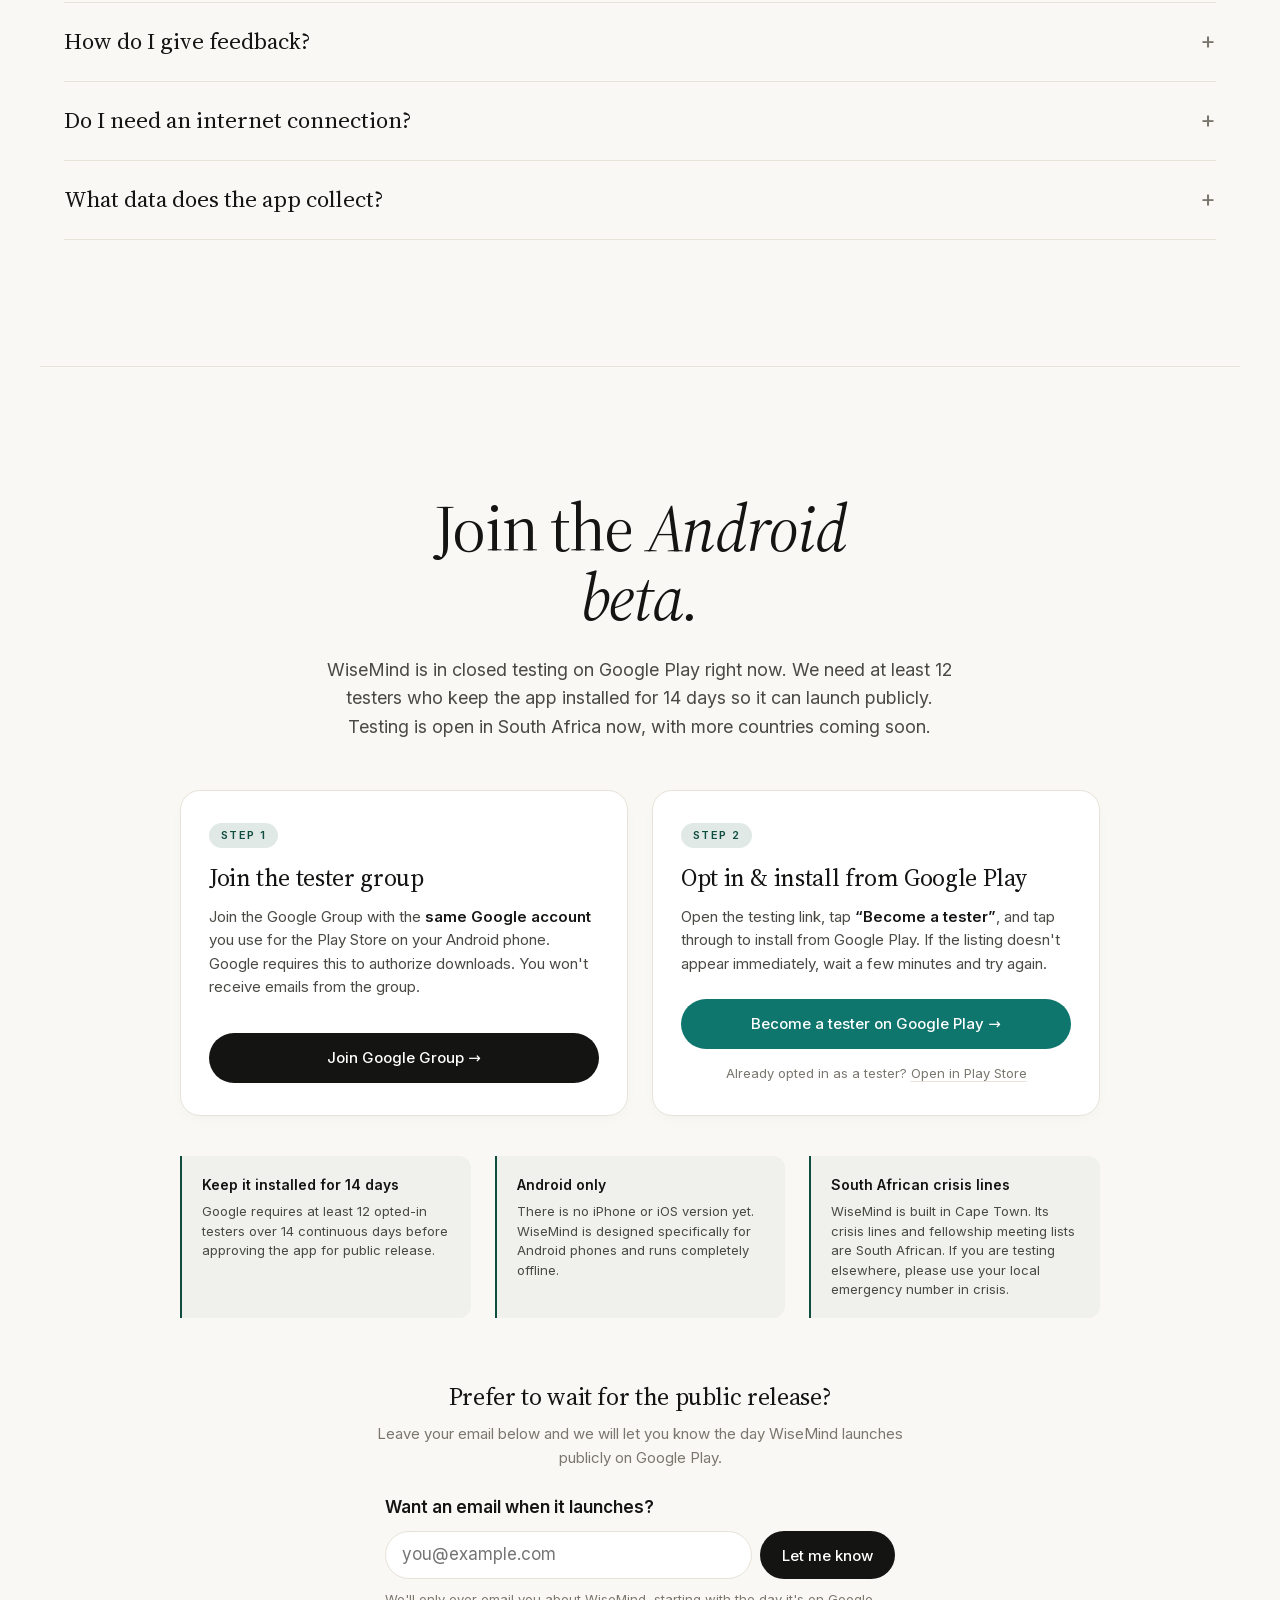
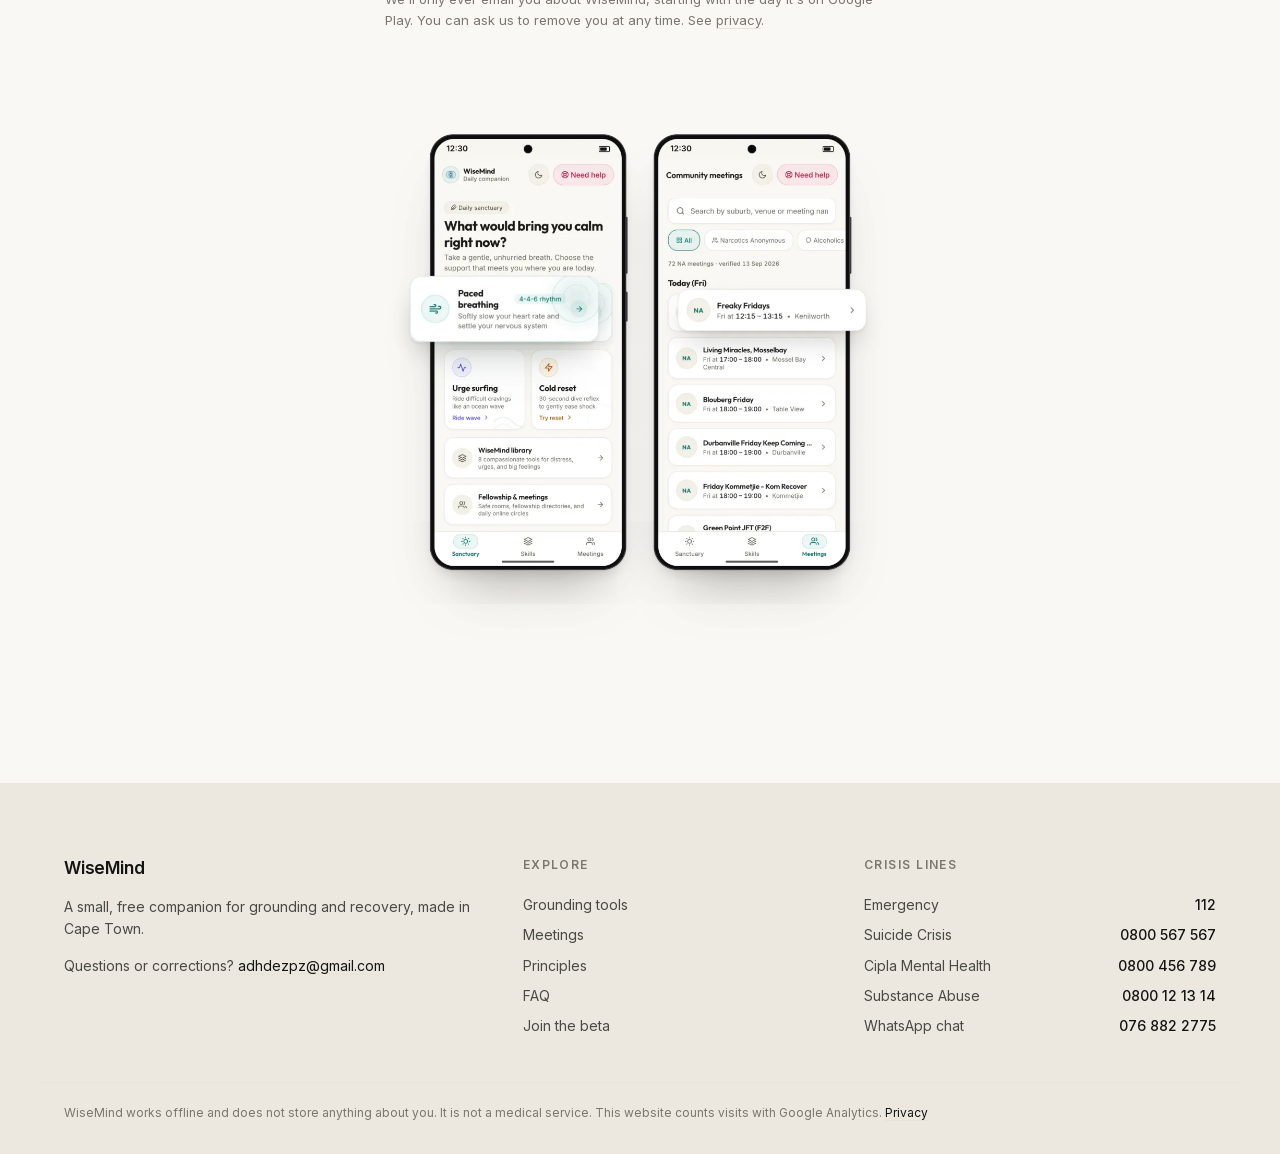
==== commit 5c35aa2e: "Name the maker: Dean Norman, with where the tools and listings come from Extend the 'One place for a" ====
--- a/index.html
+++ b/index.html
@@ -73,7 +73,17 @@
         "priceCurrency": "ZAR"
       },
       "author": {
-        "@id": "https://deannorman.github.io/wisemind-site/#org"
+        "@type": "Person",
+        "@id": "https://deannorman.github.io/wisemind-site/#dean",
+        "name": "Dean Norman",
+        "jobTitle": "Software engineer",
+        "homeLocation": {
+          "@type": "Place",
+          "name": "Cape Town, South Africa"
+        },
+        "sameAs": [
+          "https://github.com/DeanNorman"
+        ]
       },
       "publisher": {
         "@type": "Organization",
@@ -81,6 +91,9 @@
         "name": "WiseMind",
         "url": "https://deannorman.github.io/wisemind-site/",
         "email": "adhdezpz@gmail.com",
+        "founder": {
+          "@id": "https://deannorman.github.io/wisemind-site/#dean"
+        },
         "logo": {
           "@type": "ImageObject",
           "url": "https://deannorman.github.io/wisemind-site/assets/icons/icon-512.png",
@@ -941,7 +954,8 @@
   <div class="maker-body reveal">
     <p class="maker-lead">The skills you learn, the people you can call and the way to a meeting tend to end up scattered: a worksheet, a screenshot, a number you can't find when you need it. WiseMind keeps them in one place.</p>
     <p>It is for anyone in Cape Town who wants their support close, and for people passing through who need a meeting, a breathing exercise or a helpline in a city they don't know yet. It is free, and it will be open source from the day it lands on Google Play.</p>
-    <p class="maker-sign">Made in Cape Town, with care.</p>
+    <p>WiseMind is made and published independently by Dean Norman, a software engineer in Cape Town. The tools are the simple, widely taught ones: paced breathing, urge surfing, a cold reset and DBT skills in plain words. Meeting details come from the public NA Western Cape list and helpline numbers from SADAG. If something is out of date or wrong, email <a class="inline" href="mailto:adhdezpz@gmail.com">adhdezpz@gmail.com</a>.</p>
+    <p class="maker-sign">Made in Cape Town by Dean Norman.</p>
   </div>
 </section>
 
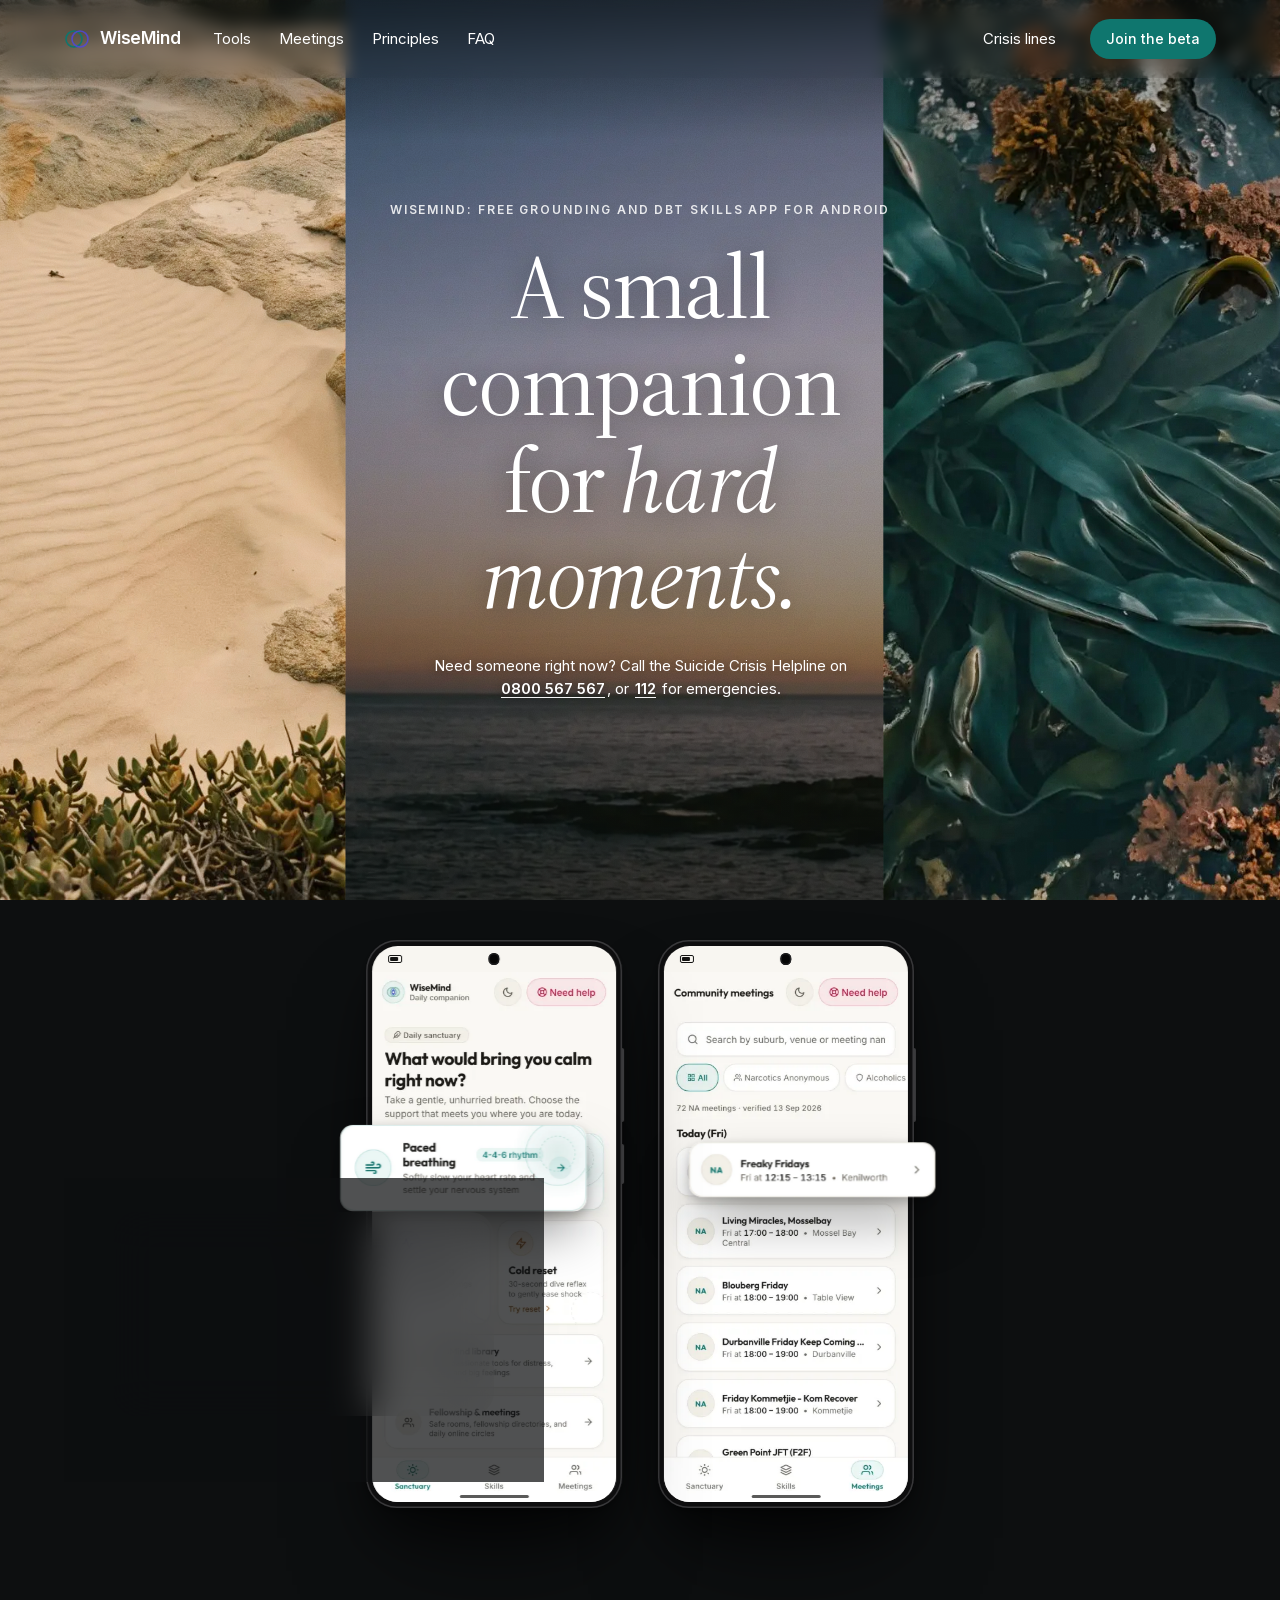
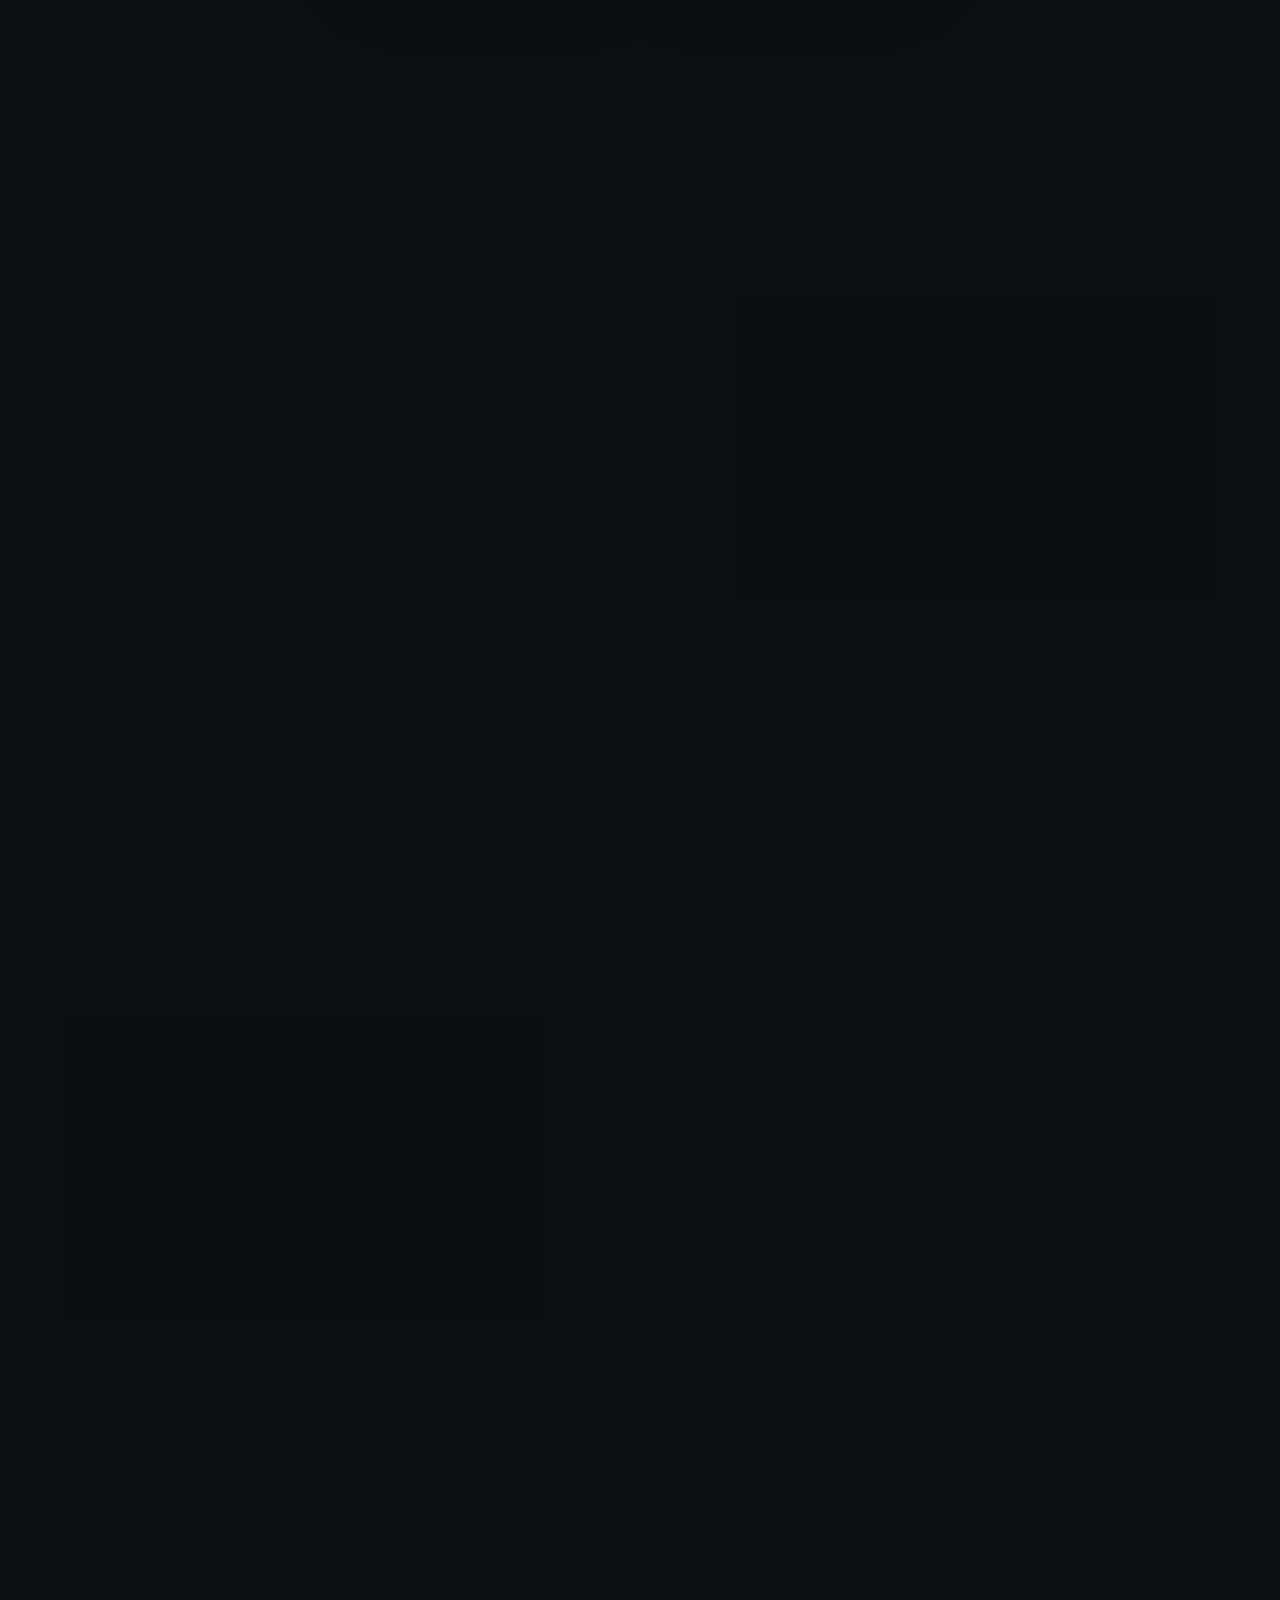
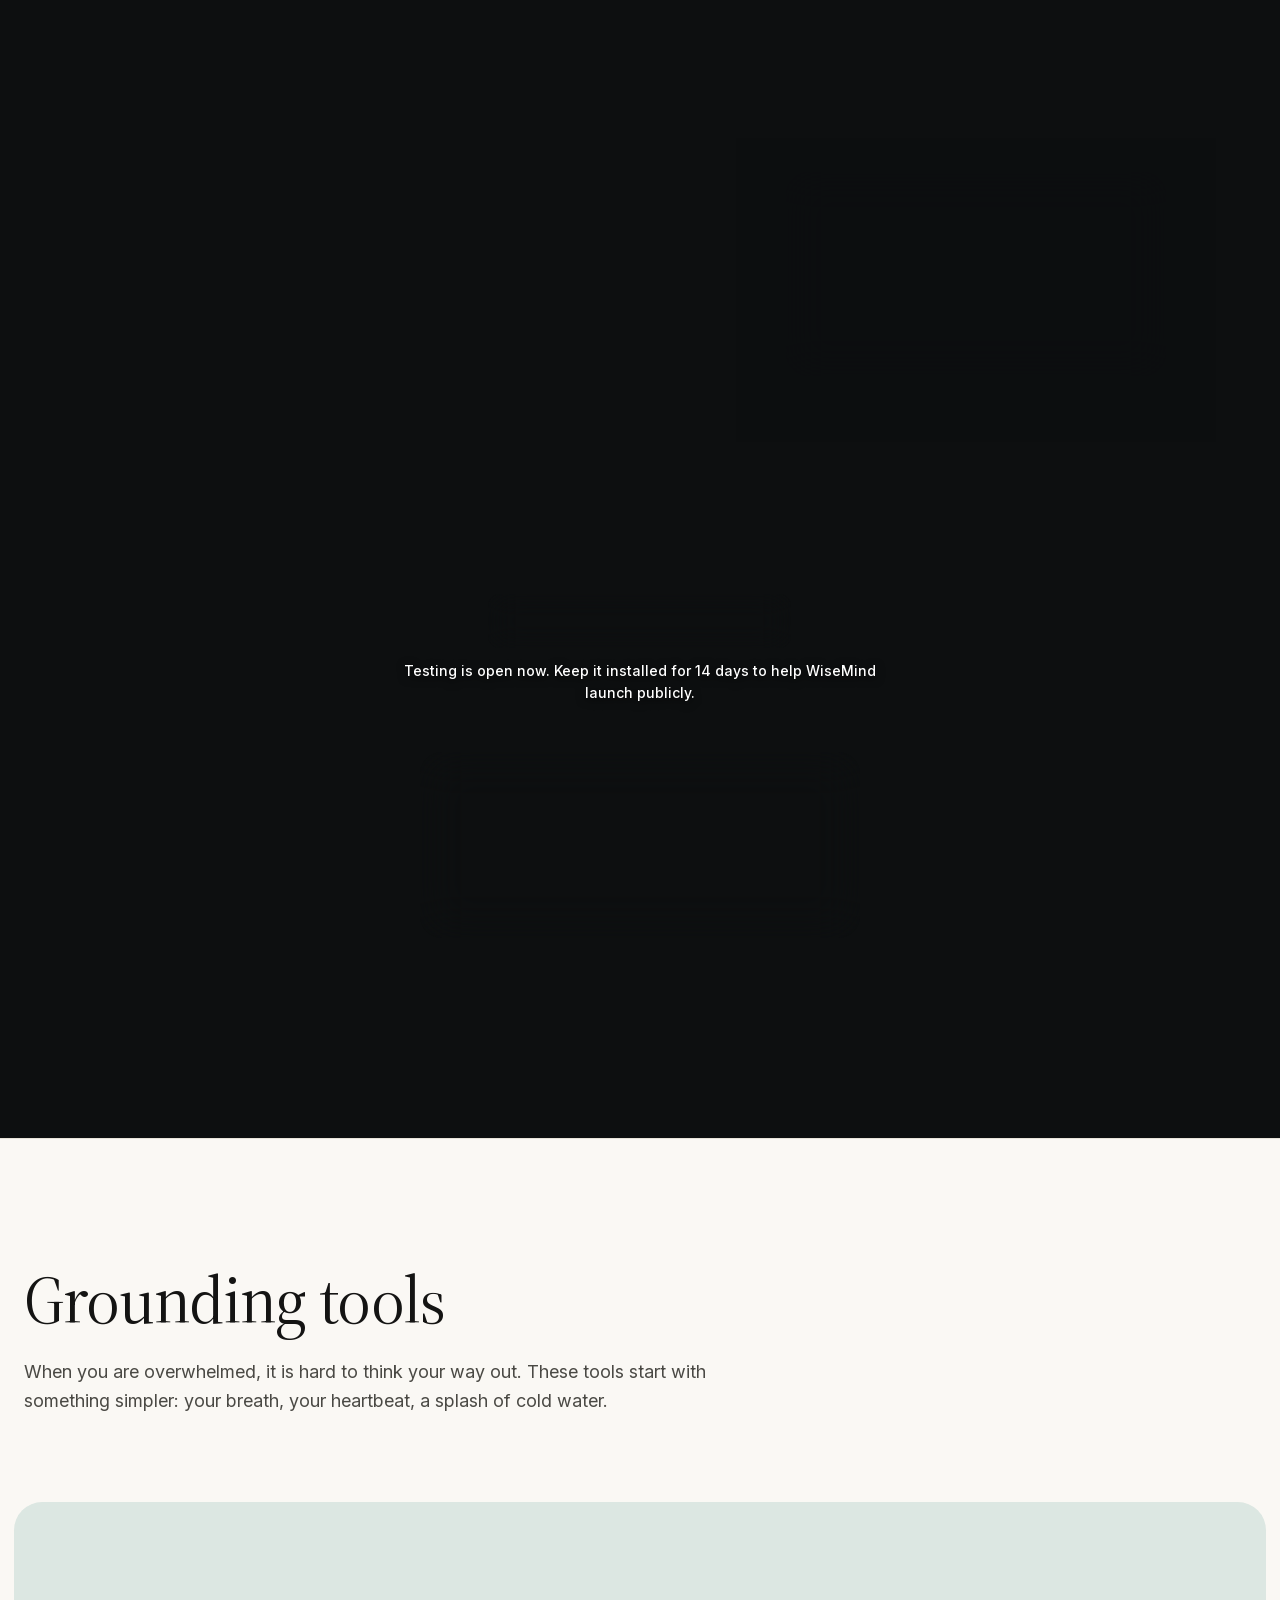
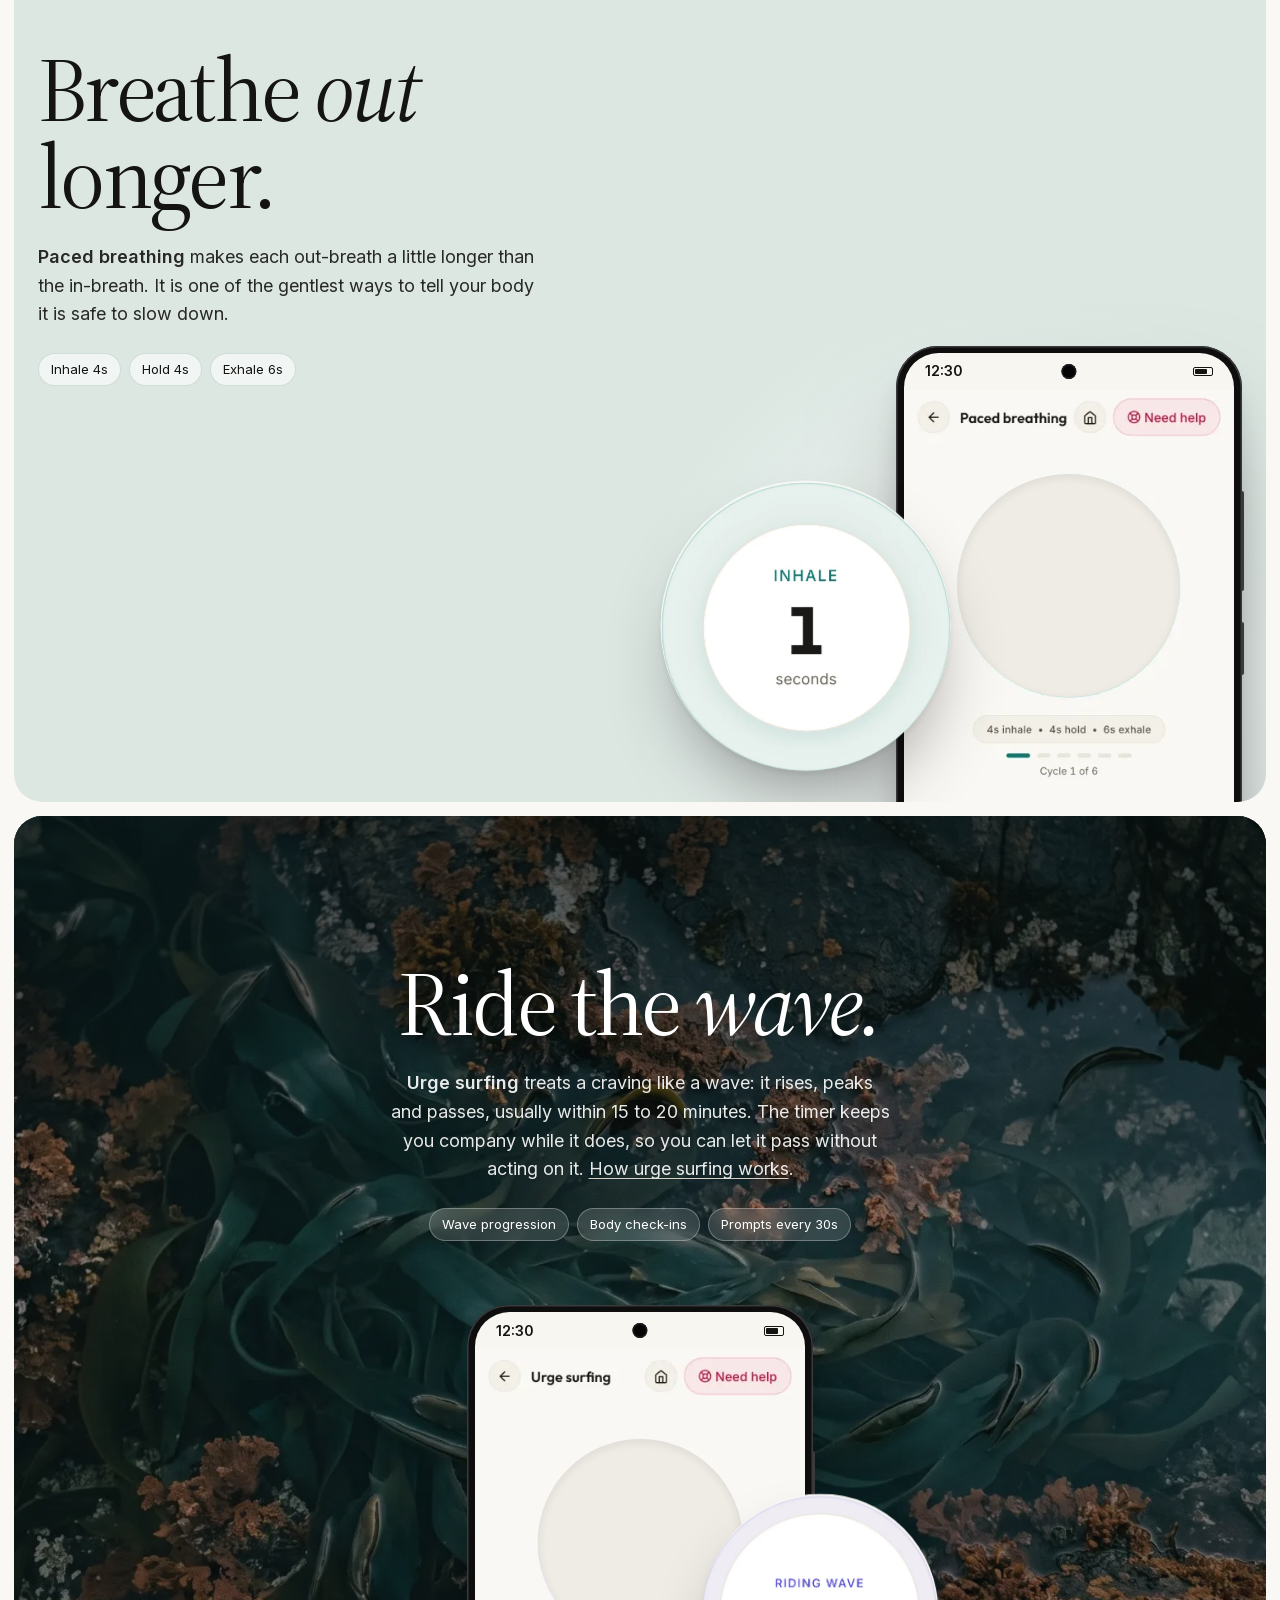
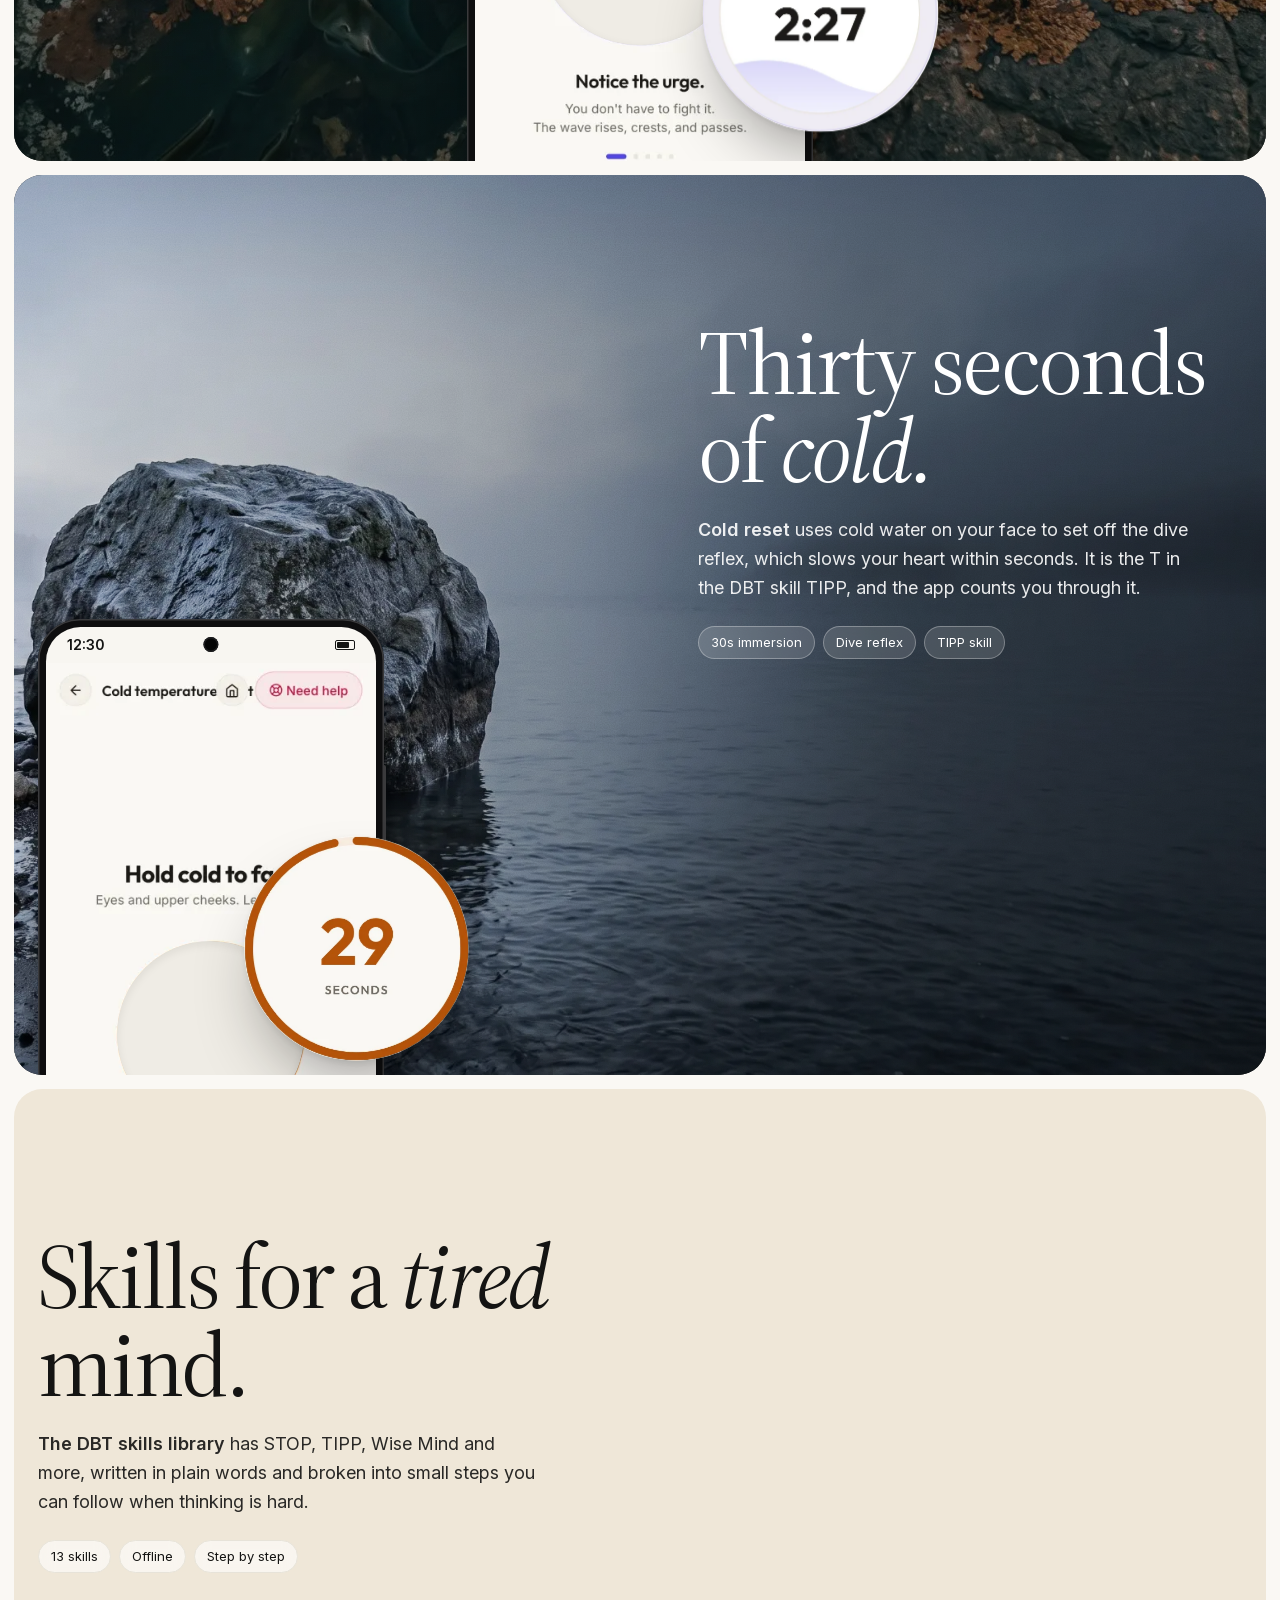
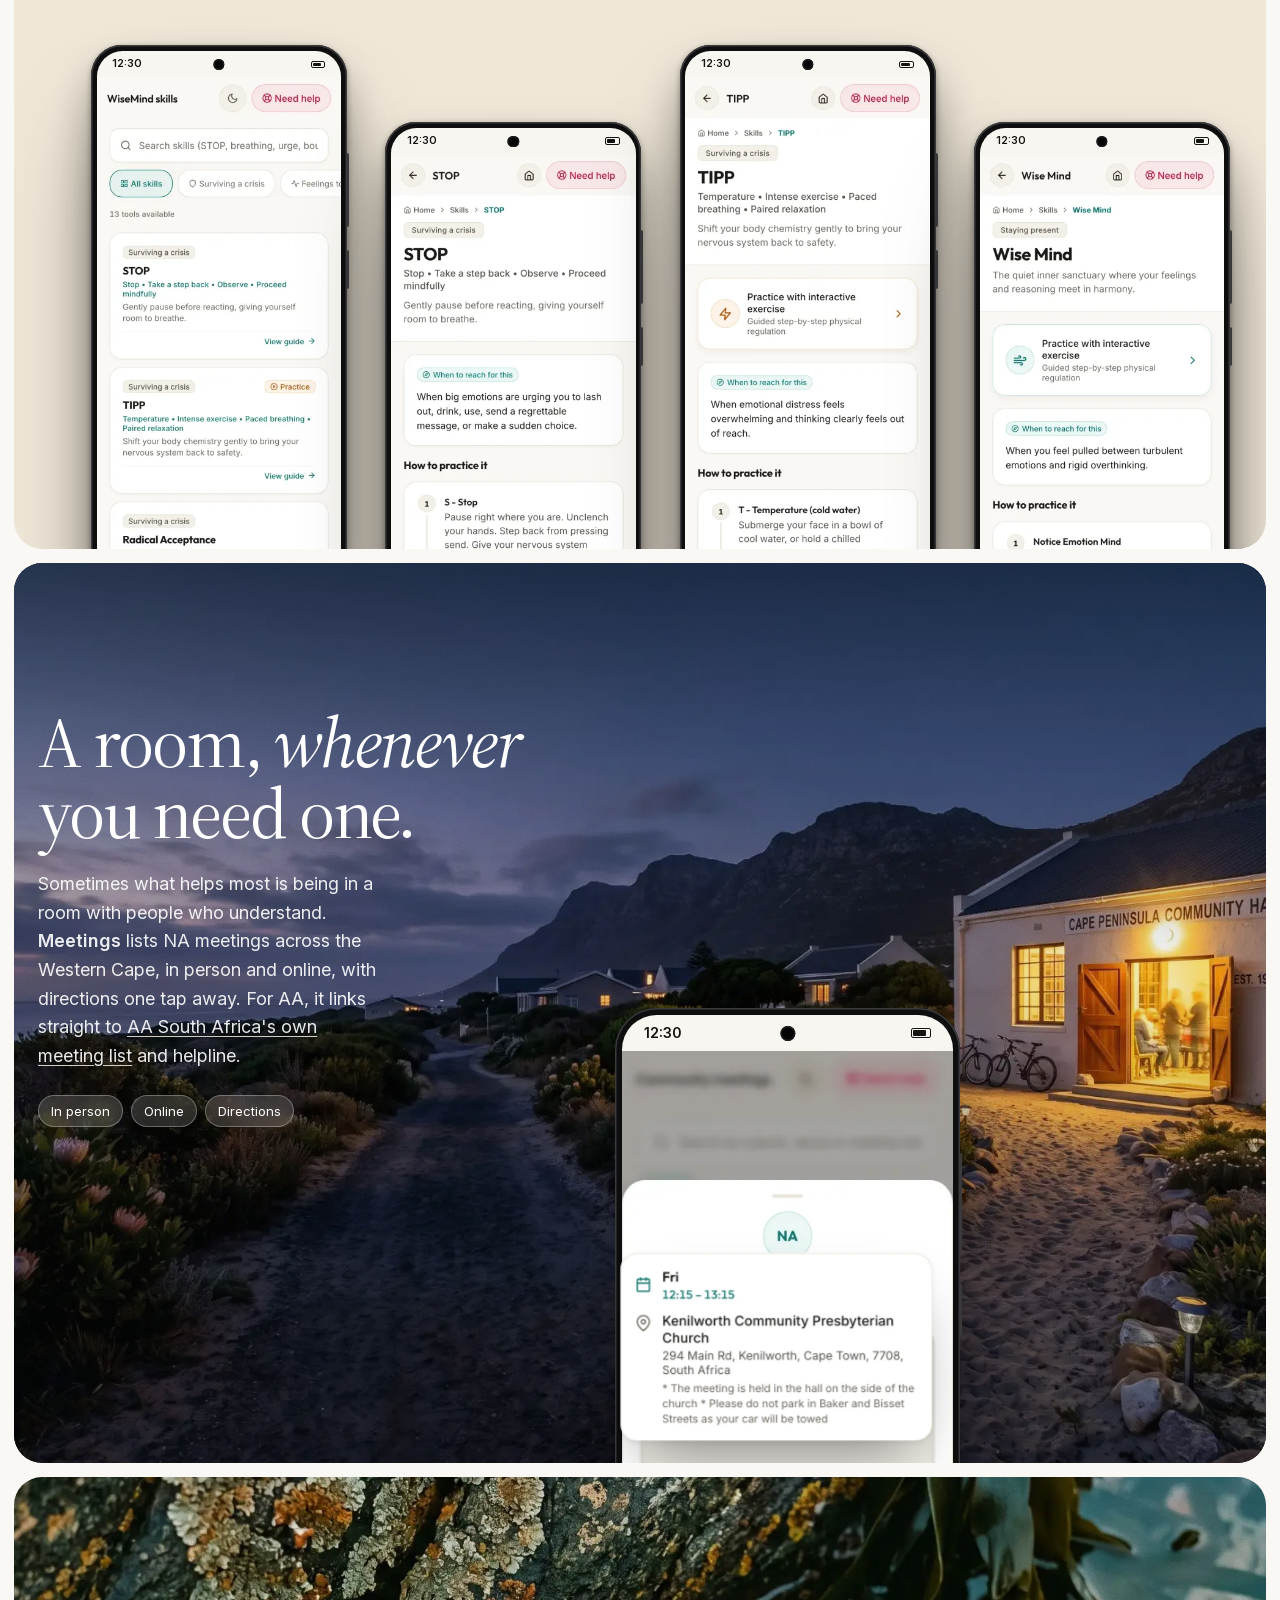
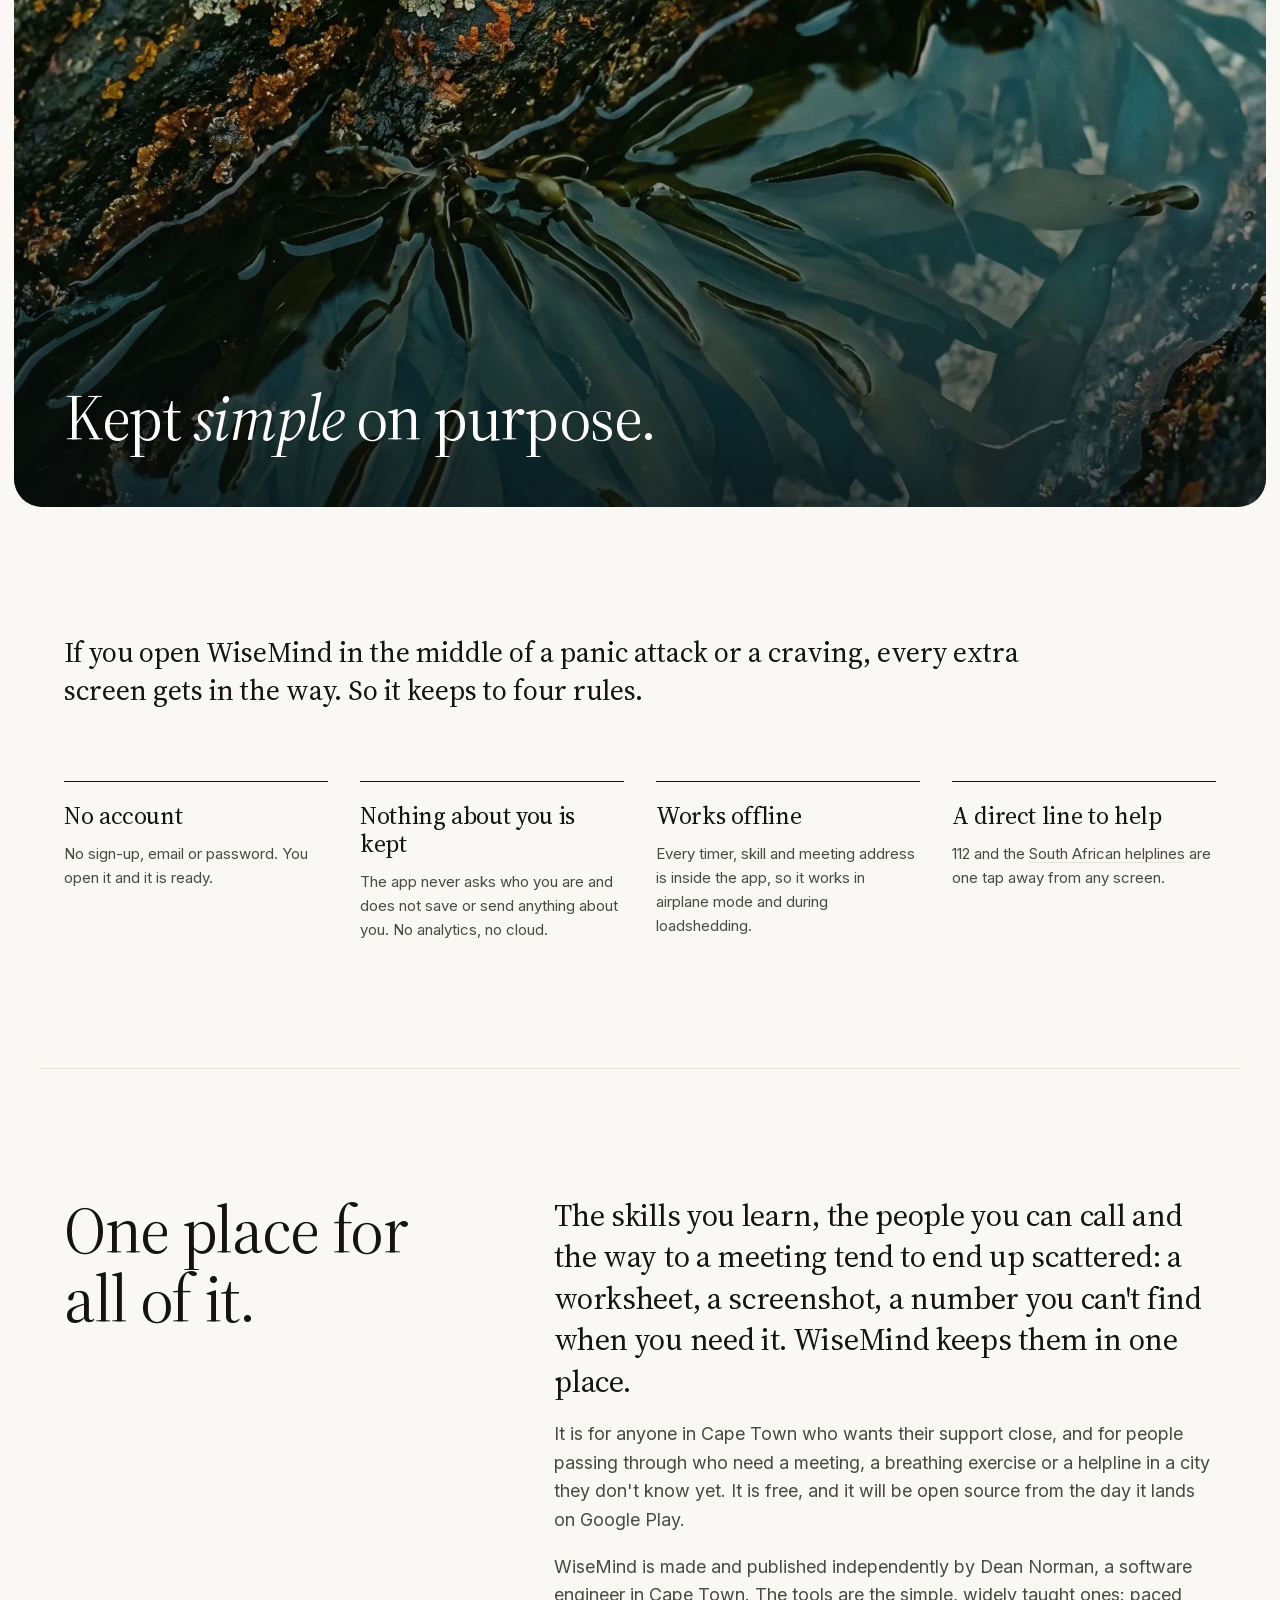
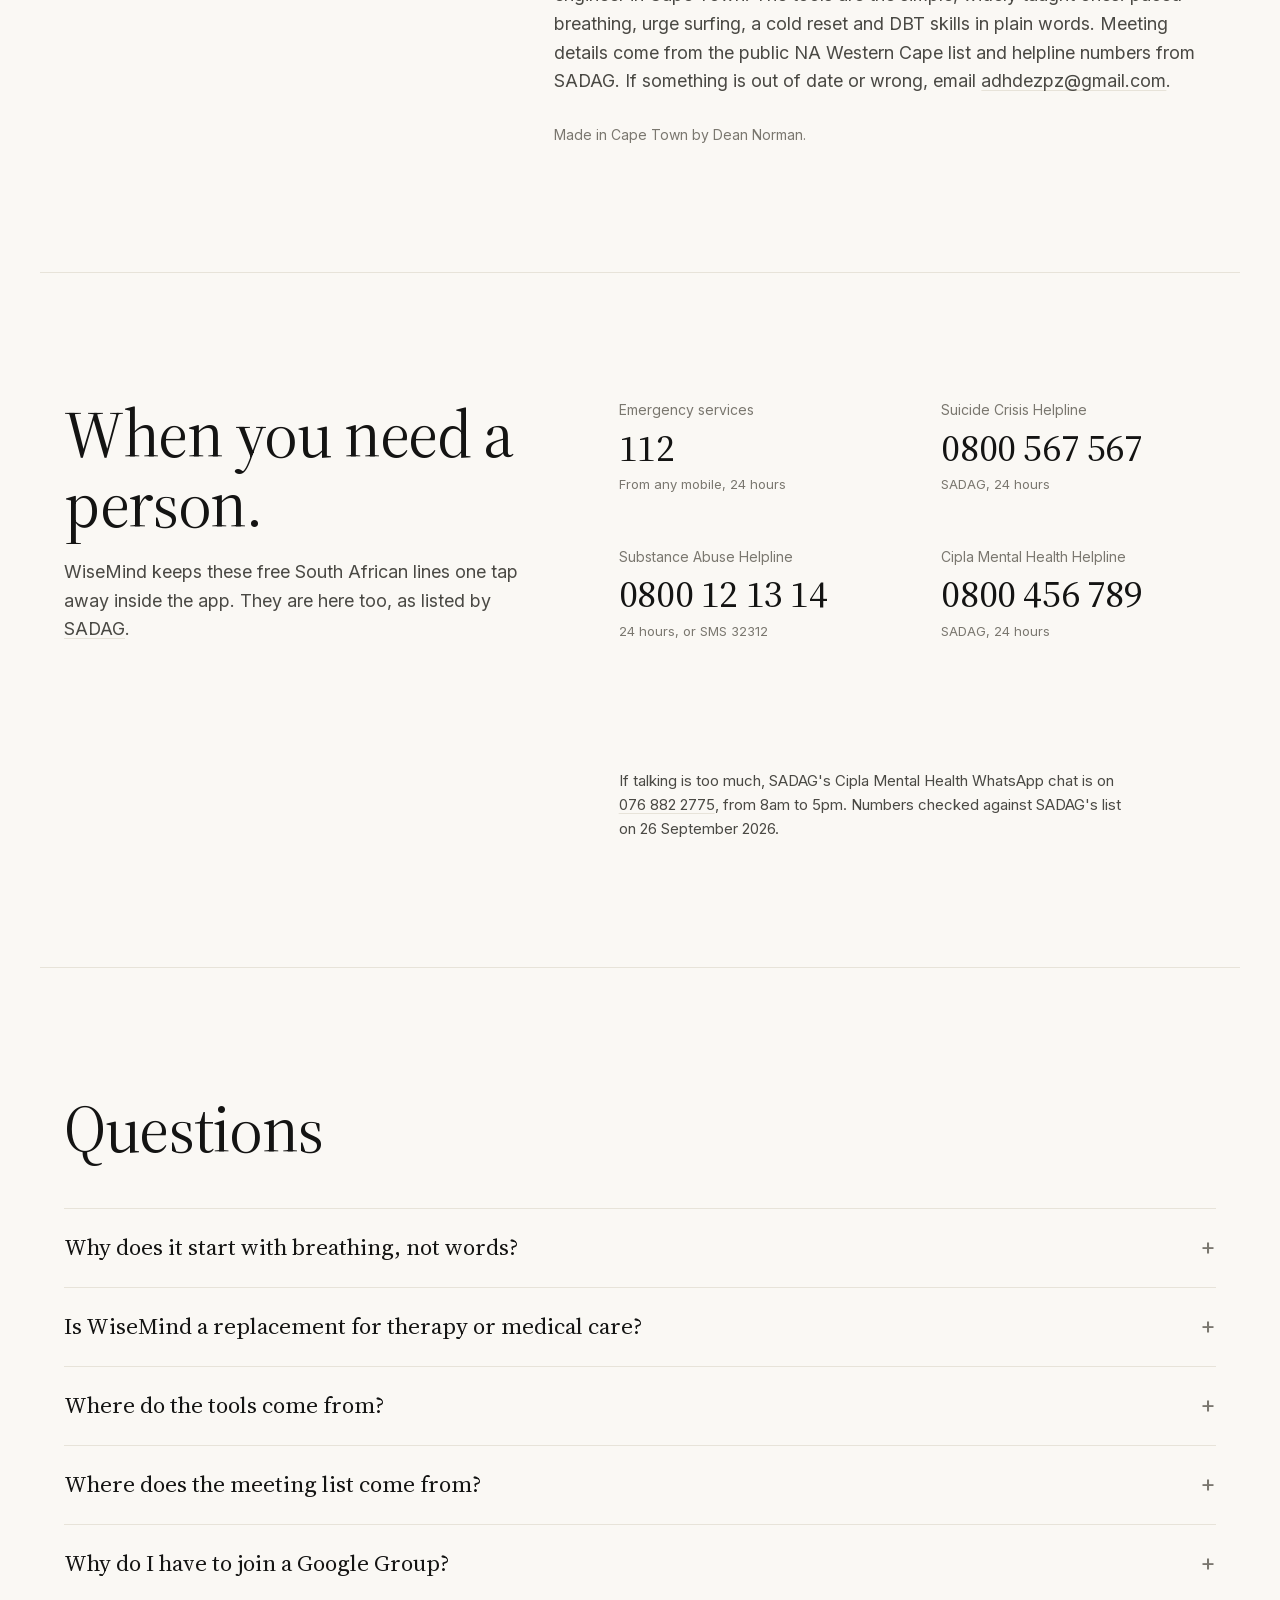
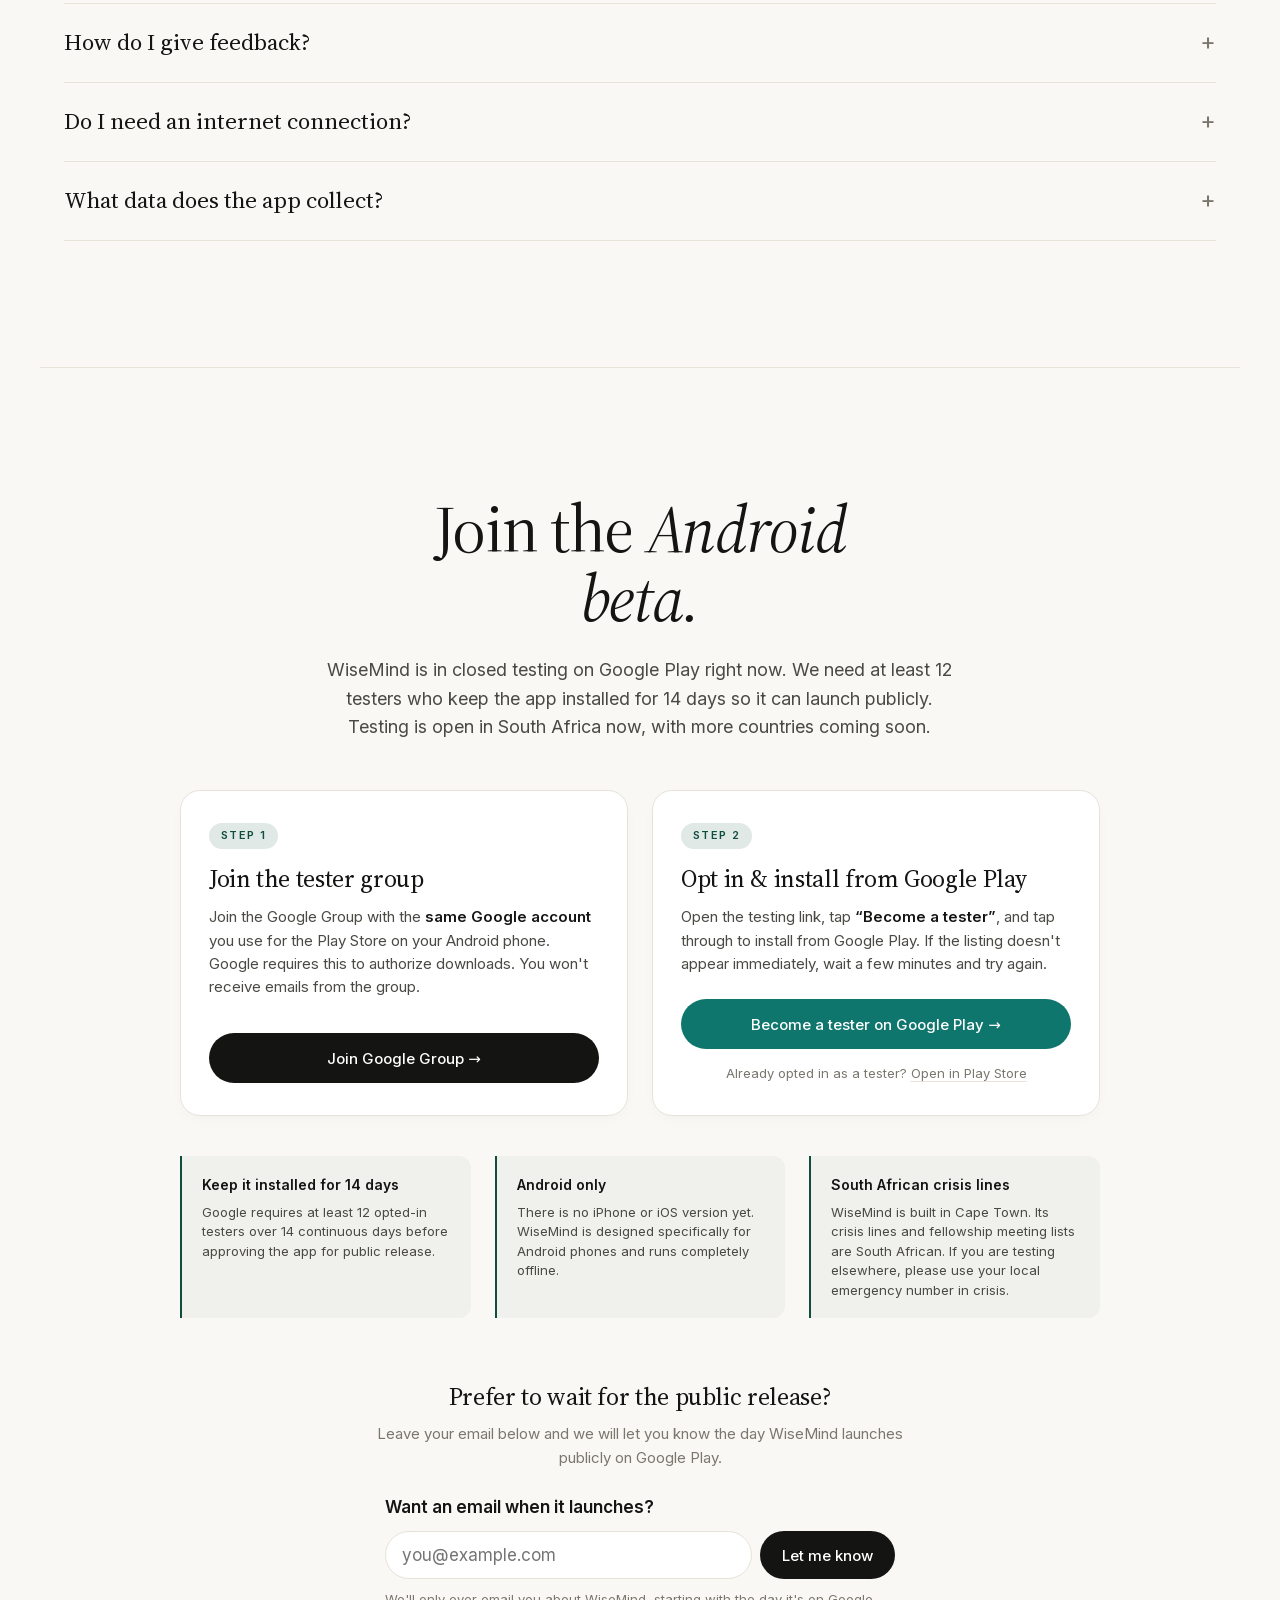
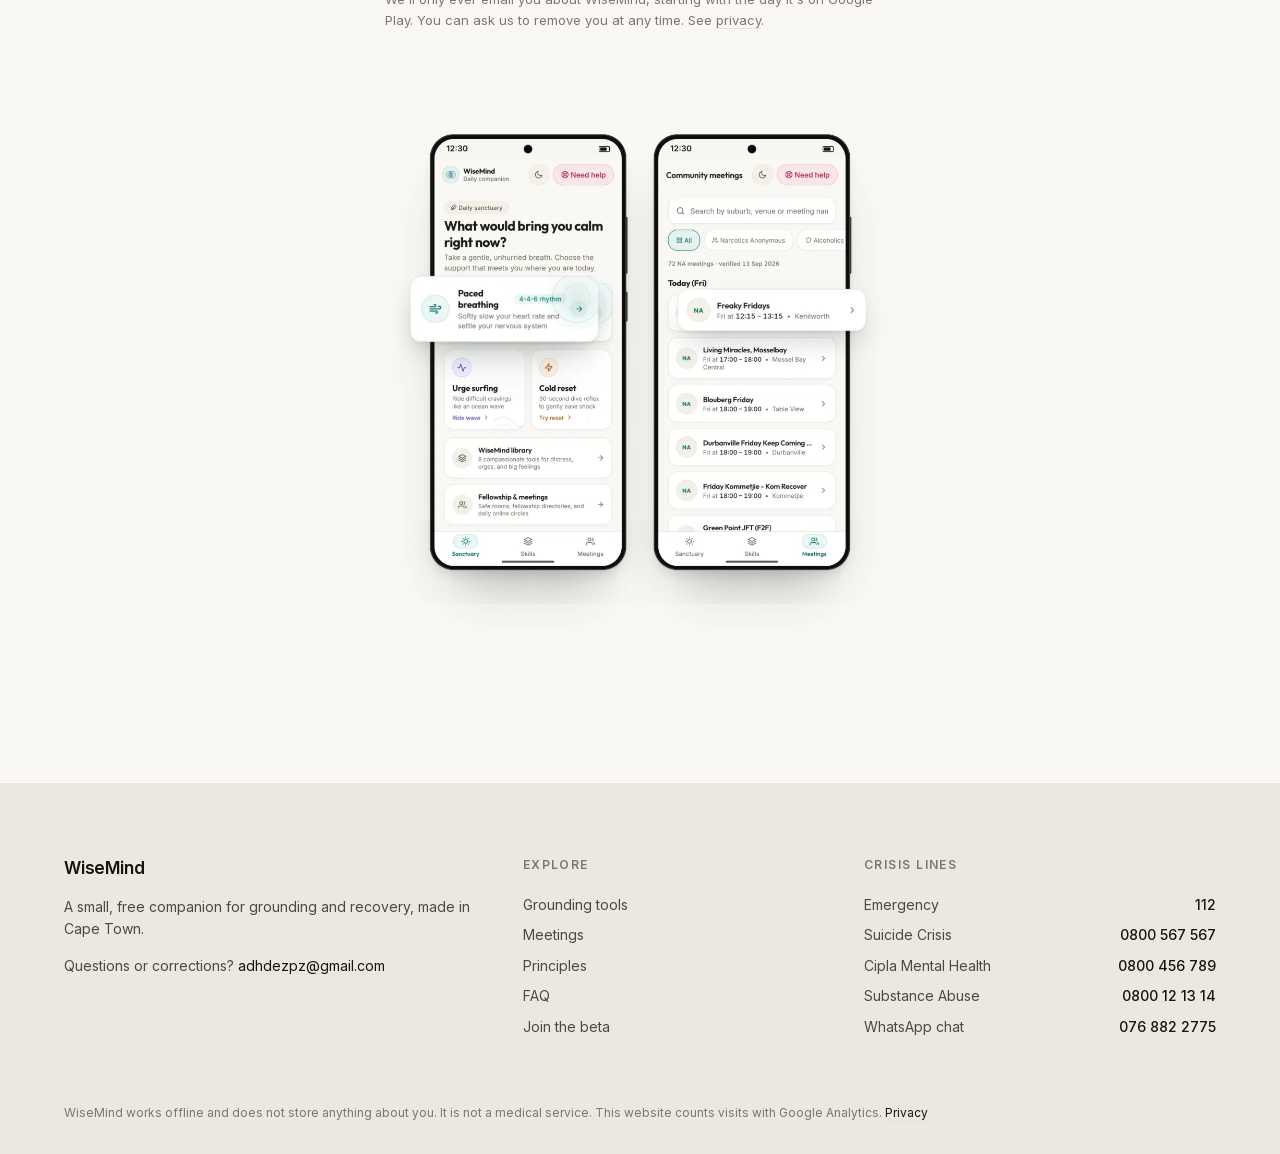
==== commit 599464ef: "Add an urge surfing guide page New page at /urge-surfing/: what urge surfing is, short rounds for th" ====
--- a/index.html
+++ b/index.html
@@ -874,7 +874,7 @@
   <div class="ch-photo"><img src="assets/img/intro-right.webp" width="2000" height="1116" srcset="assets/img/intro-right-1080.webp 1080w, assets/img/intro-right.webp 2000w" sizes="100vw" loading="lazy" alt=""></div><div class="grain" aria-hidden="true"></div>
   <div class="ch-inner">
     <div class="ch-copy reveal"><h3 id="t-urge">Ride the <em>wave.</em></h3>
-      <p><strong>Urge surfing</strong> treats a craving like a wave: it rises, peaks and passes, usually within 15 to 20 minutes. The timer keeps you company while it does, so you can let it pass without acting on it.</p>
+      <p><strong>Urge surfing</strong> treats a craving like a wave: it rises, peaks and passes, usually within 15 to 20 minutes. The timer keeps you company while it does, so you can let it pass without acting on it. <a class="inline" href="urge-surfing/">How urge surfing works</a>.</p>
       <ul class="meta"><li>Wave progression</li><li>Body check-ins</li><li>Prompts every 30s</li></ul></div>
     <div class="ch-device"><div class="phone solo"><div class="frame"><div class="screen">
         <div class="cam"></div><div class="status"><span>12:30</span><span class="batt"></span></div>
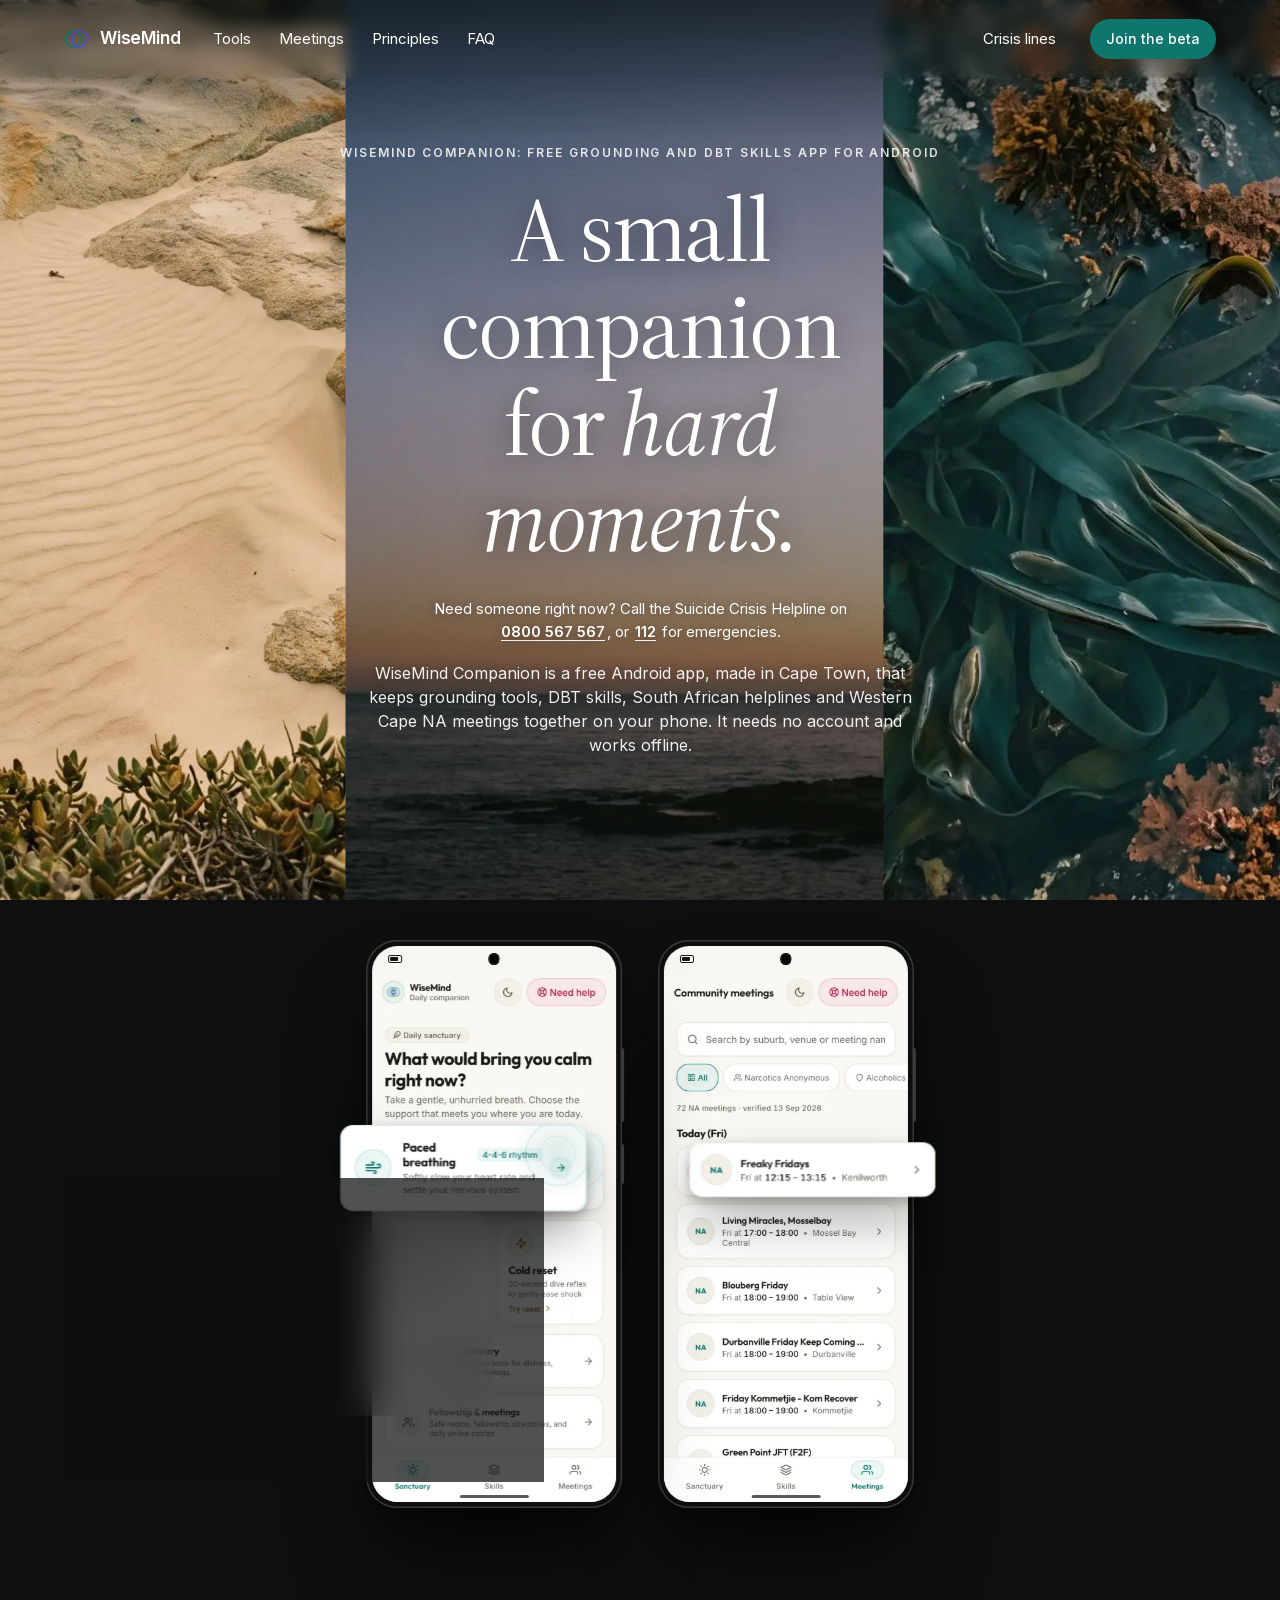
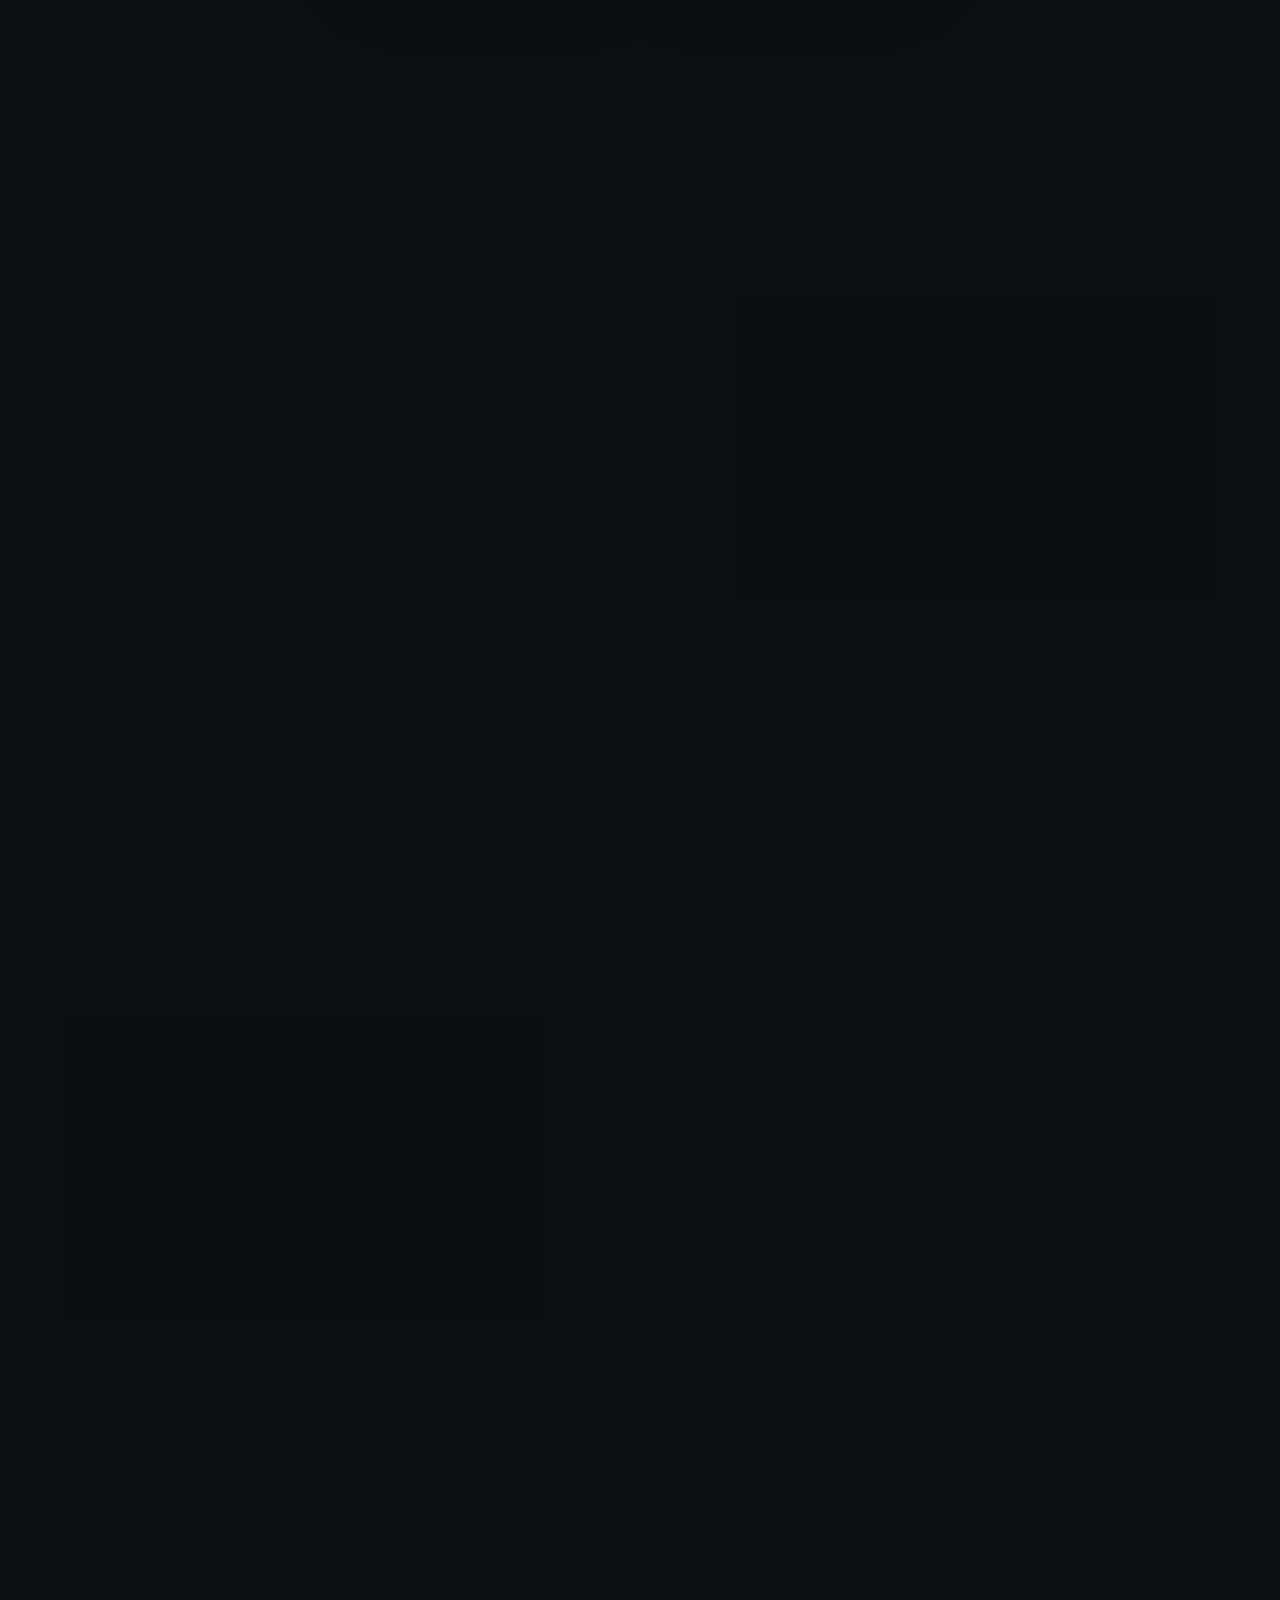
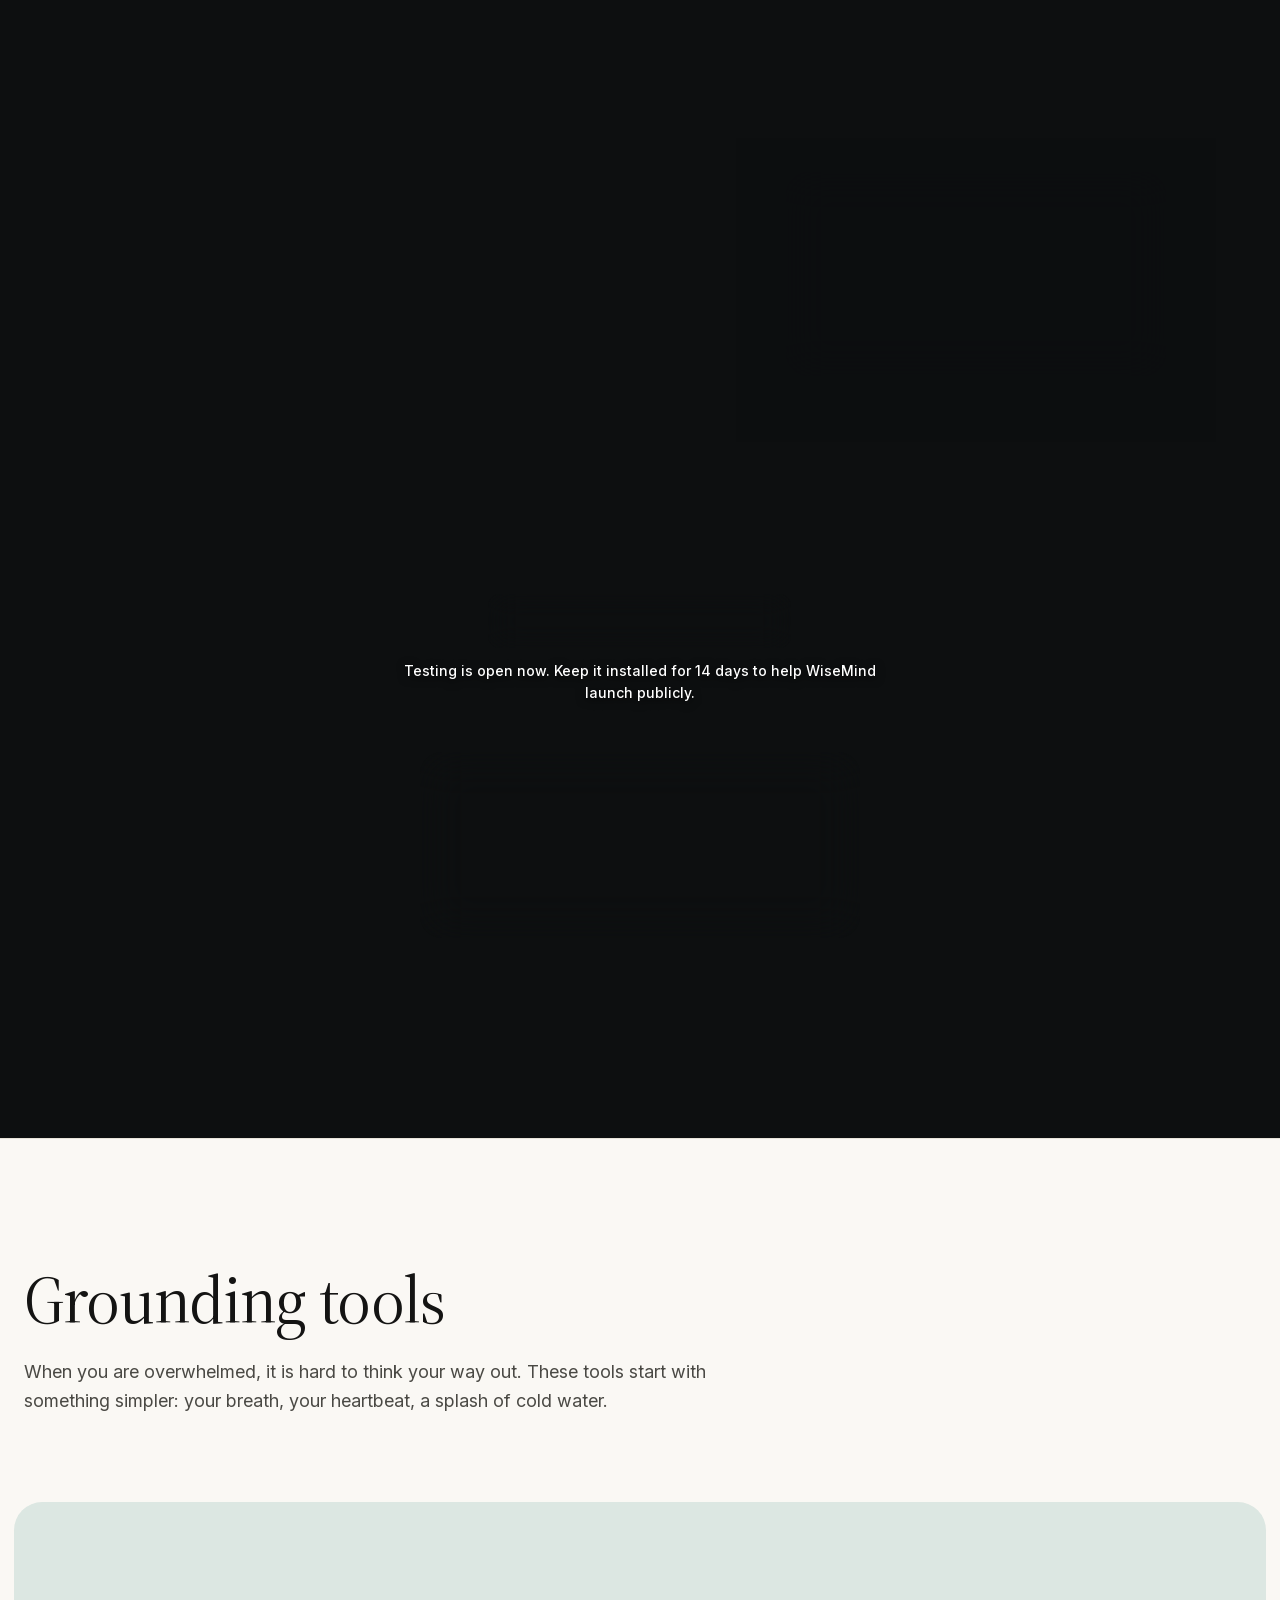
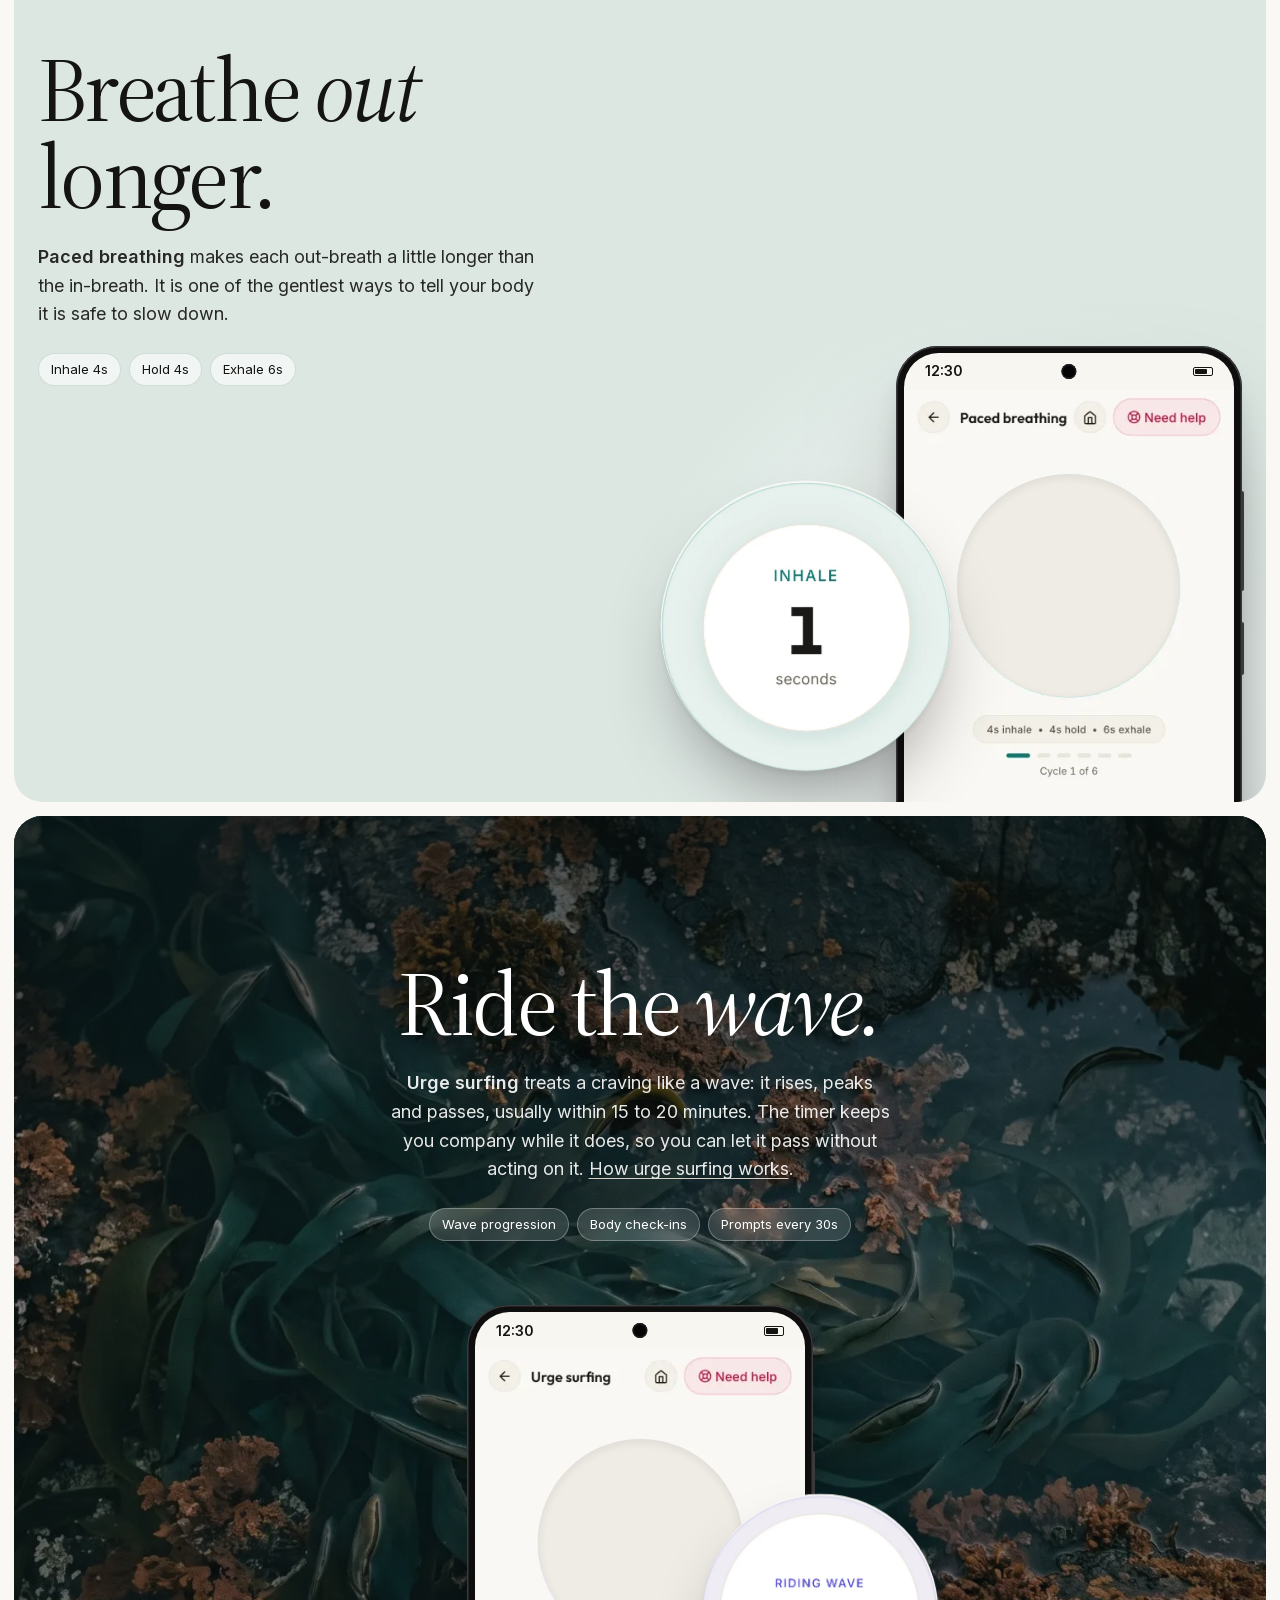
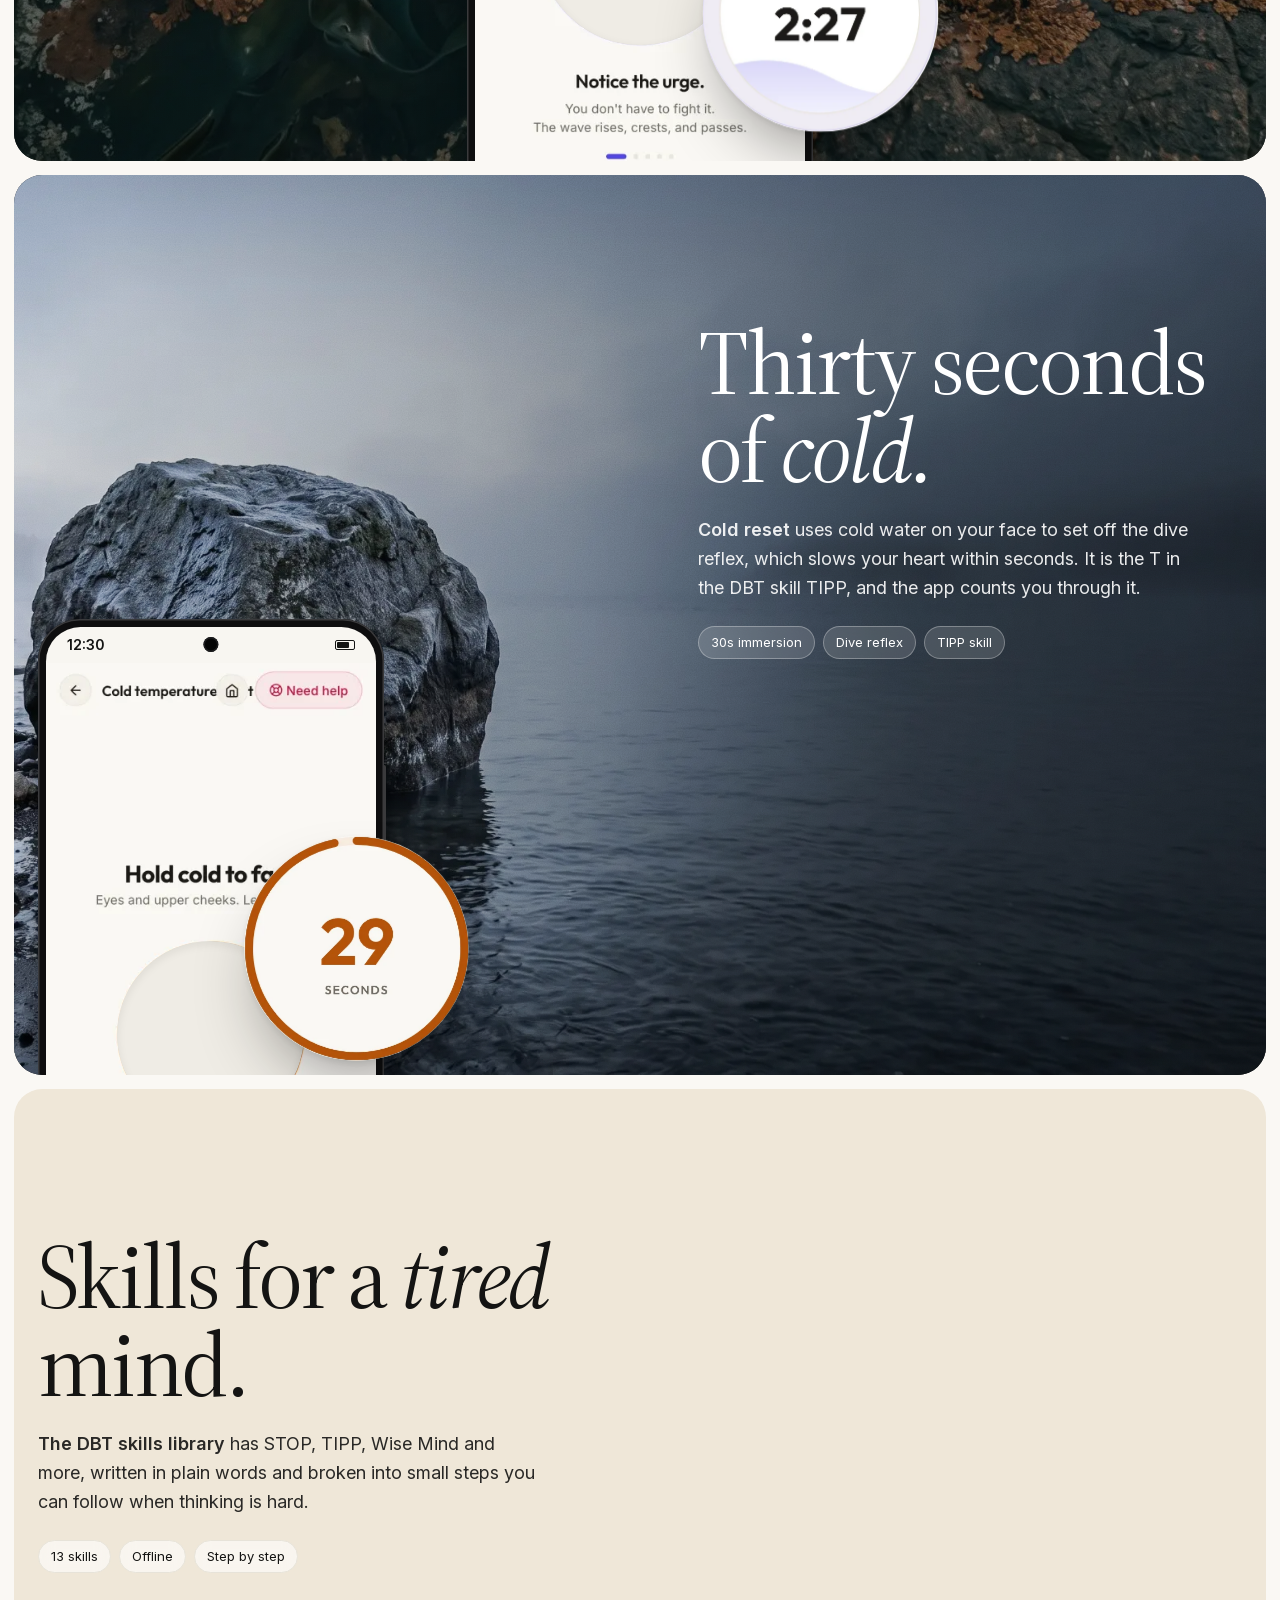
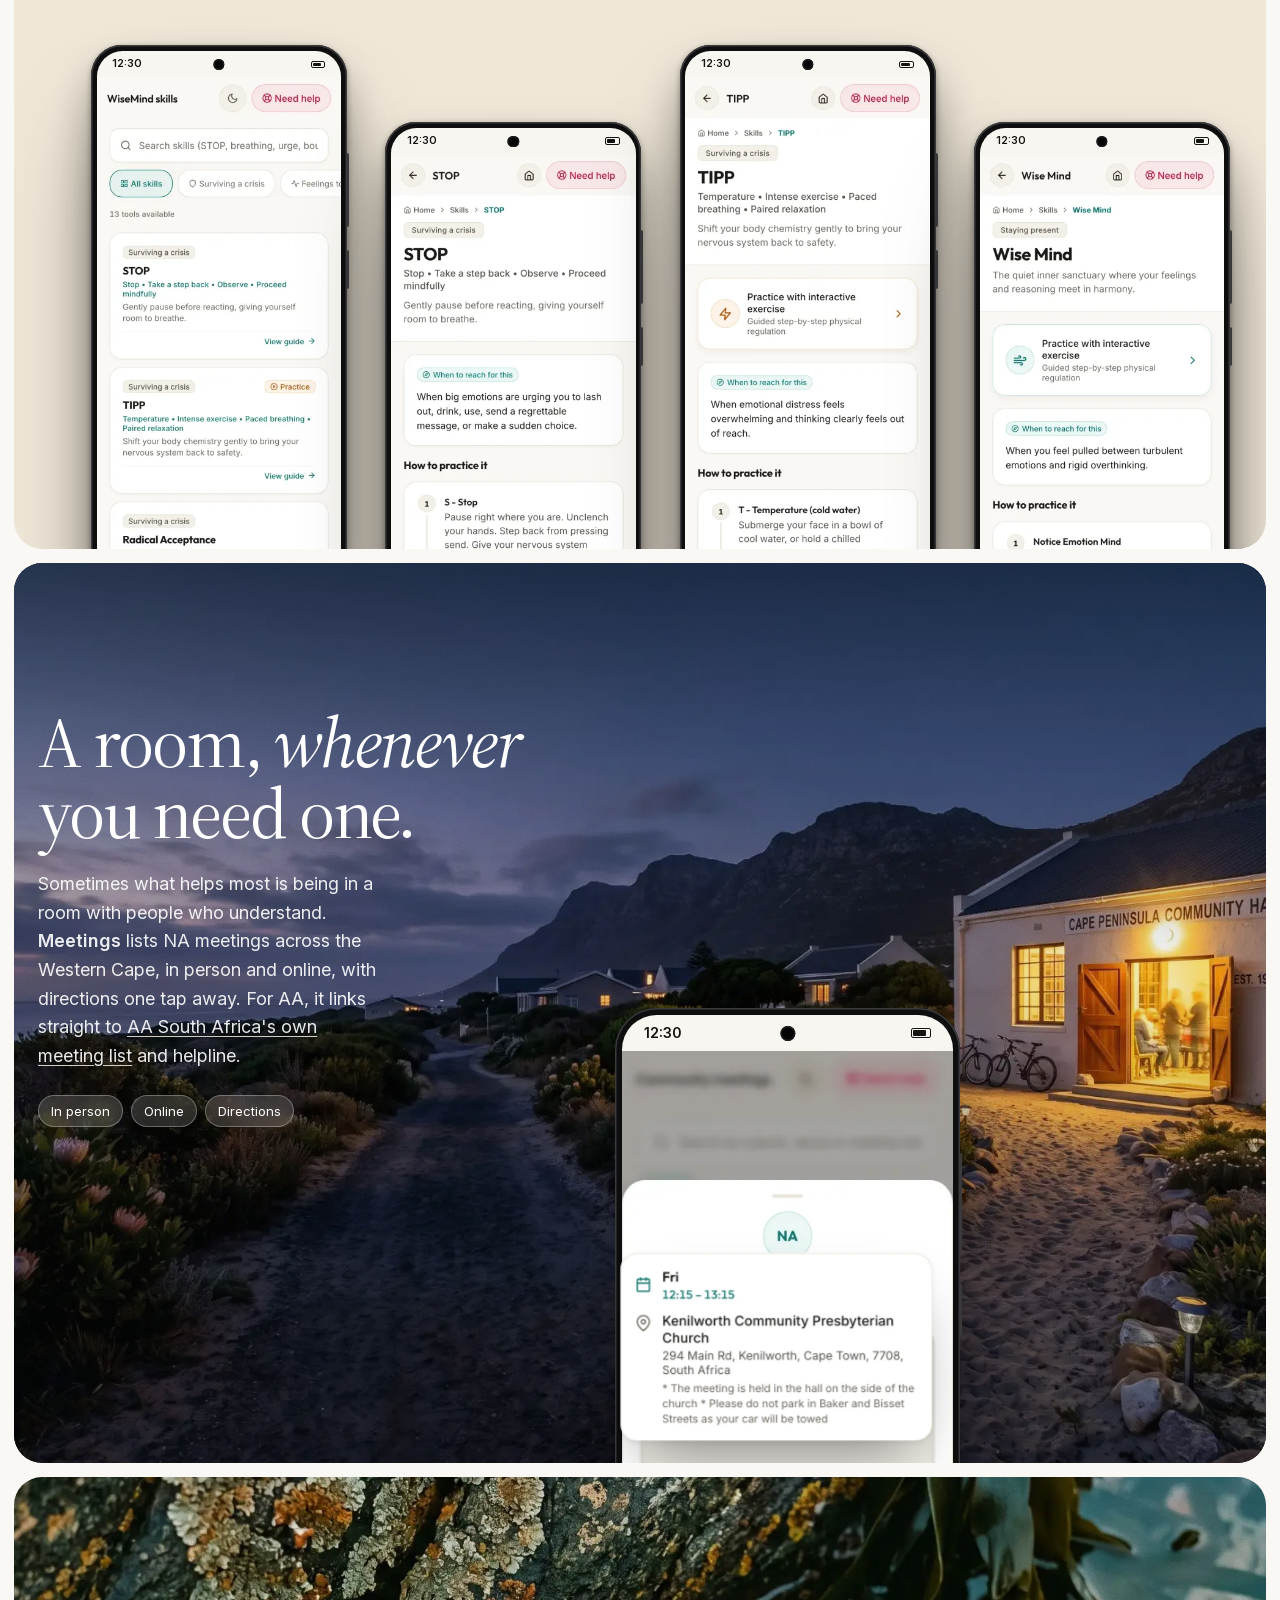
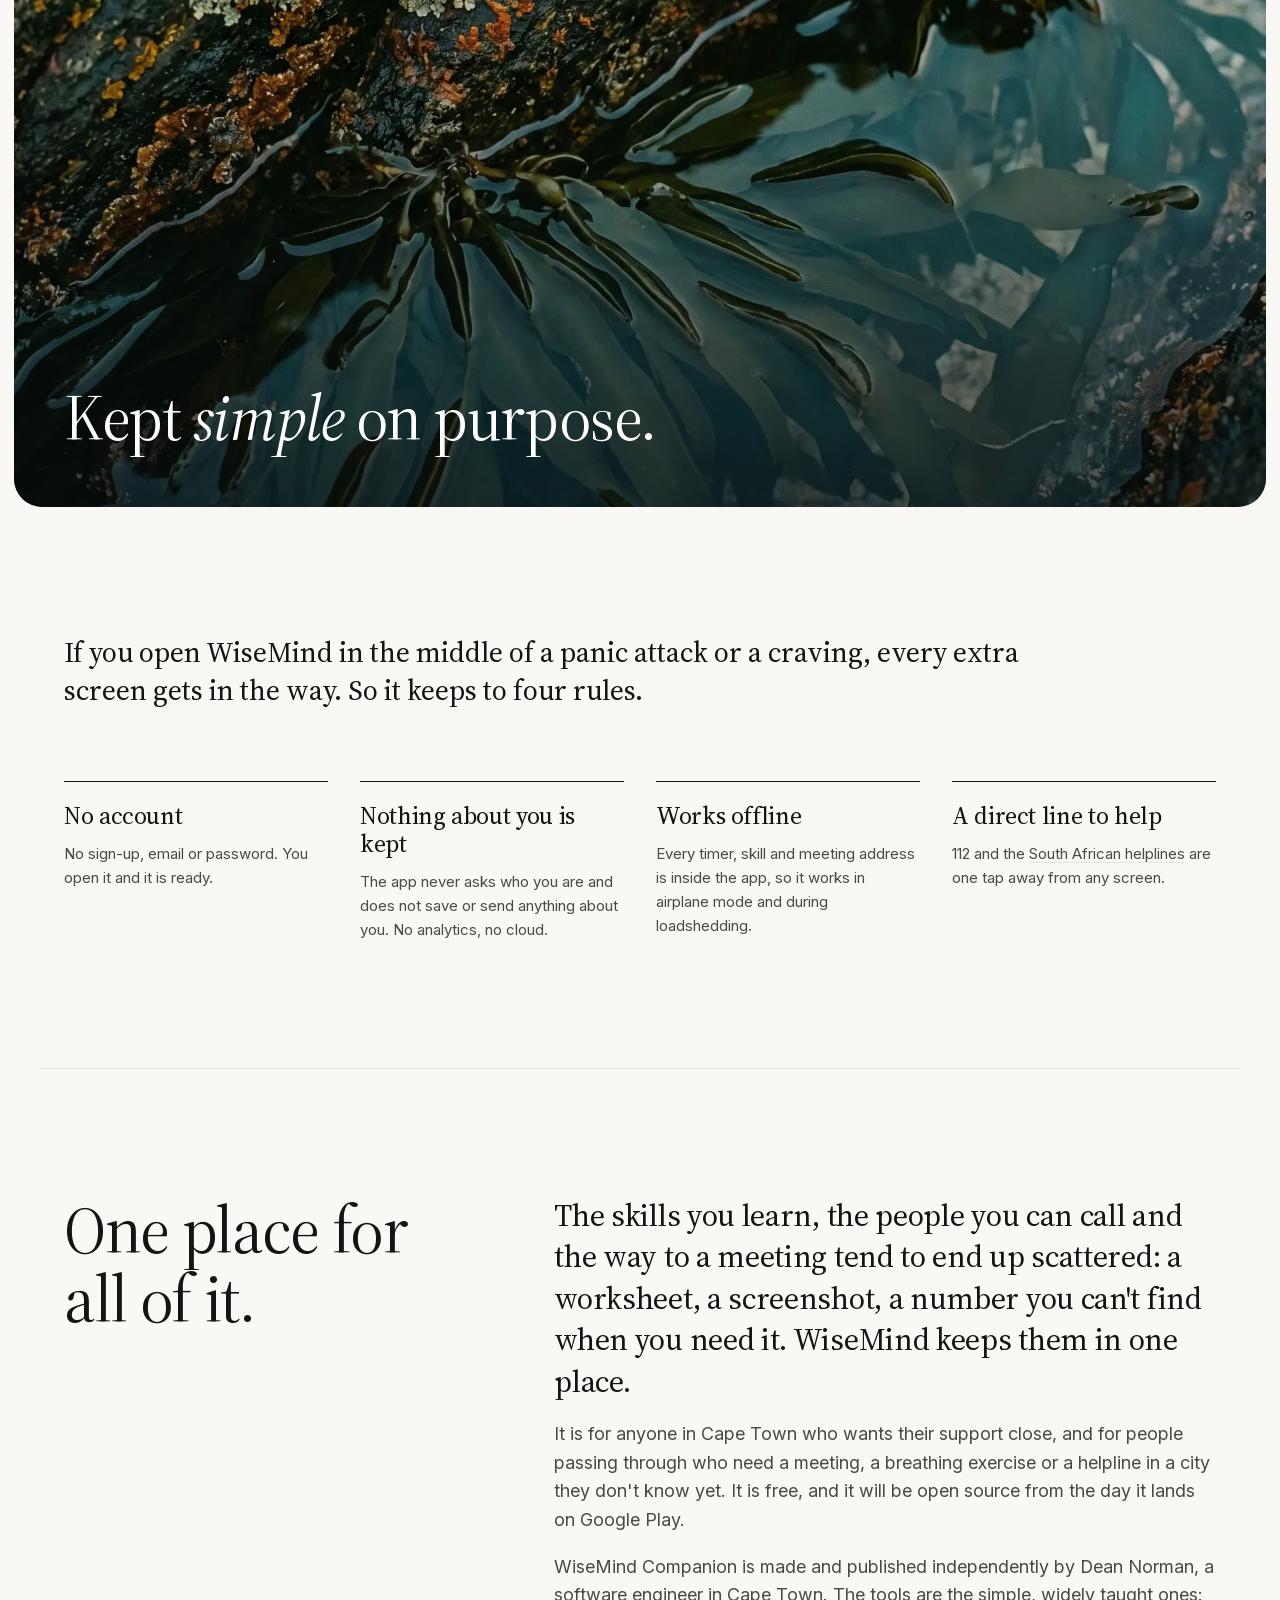
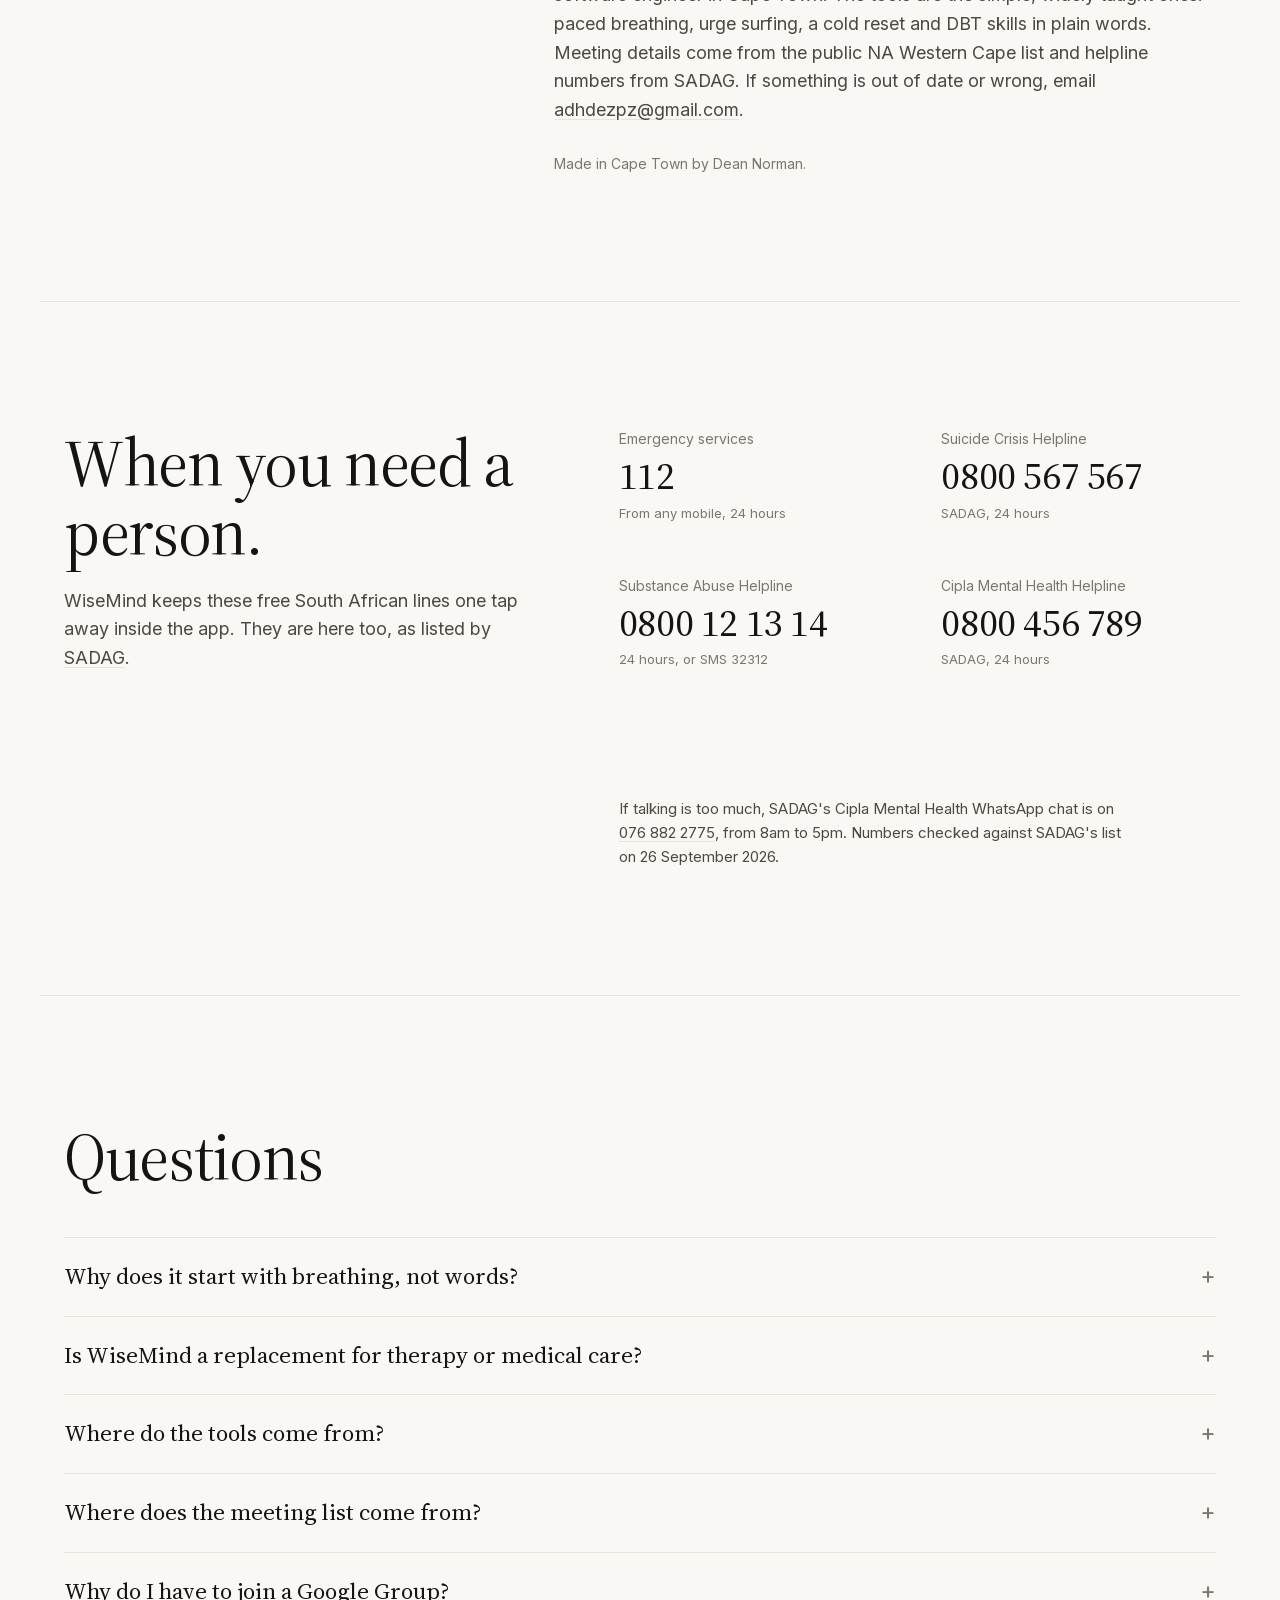
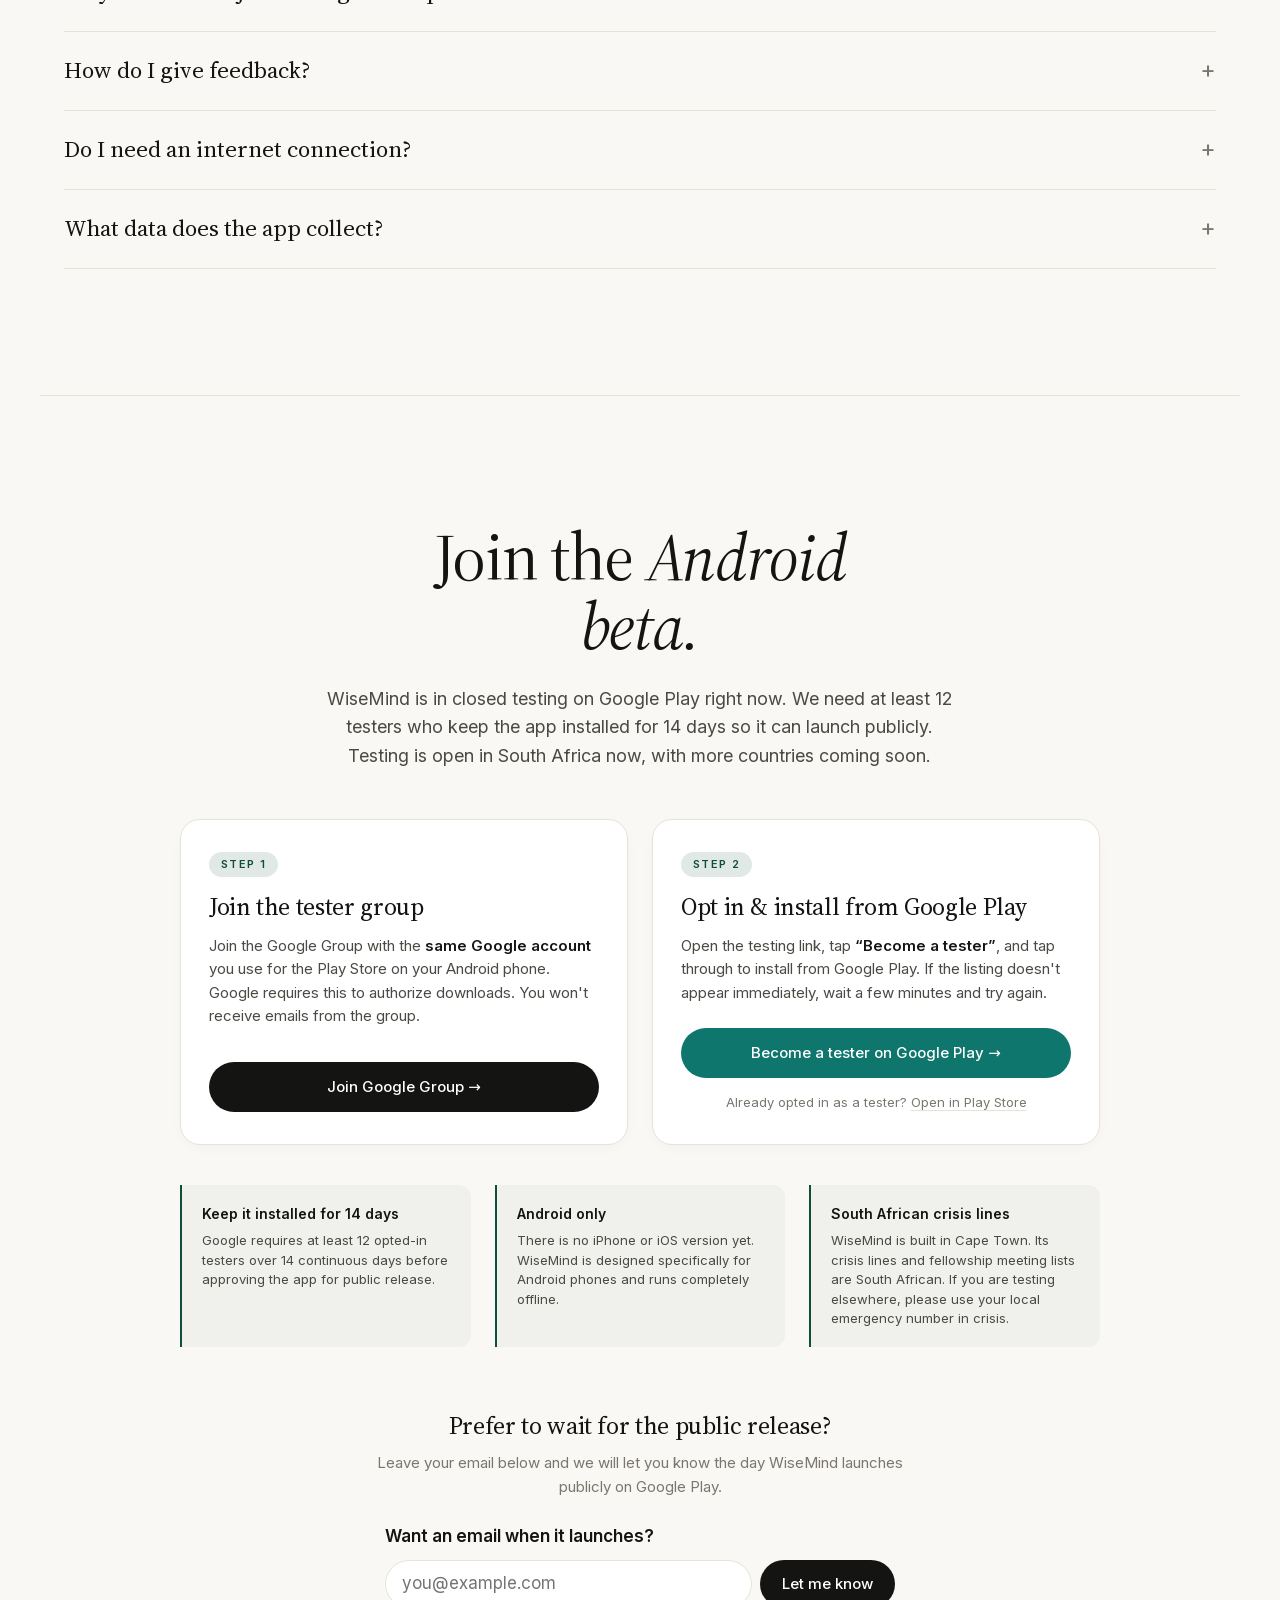
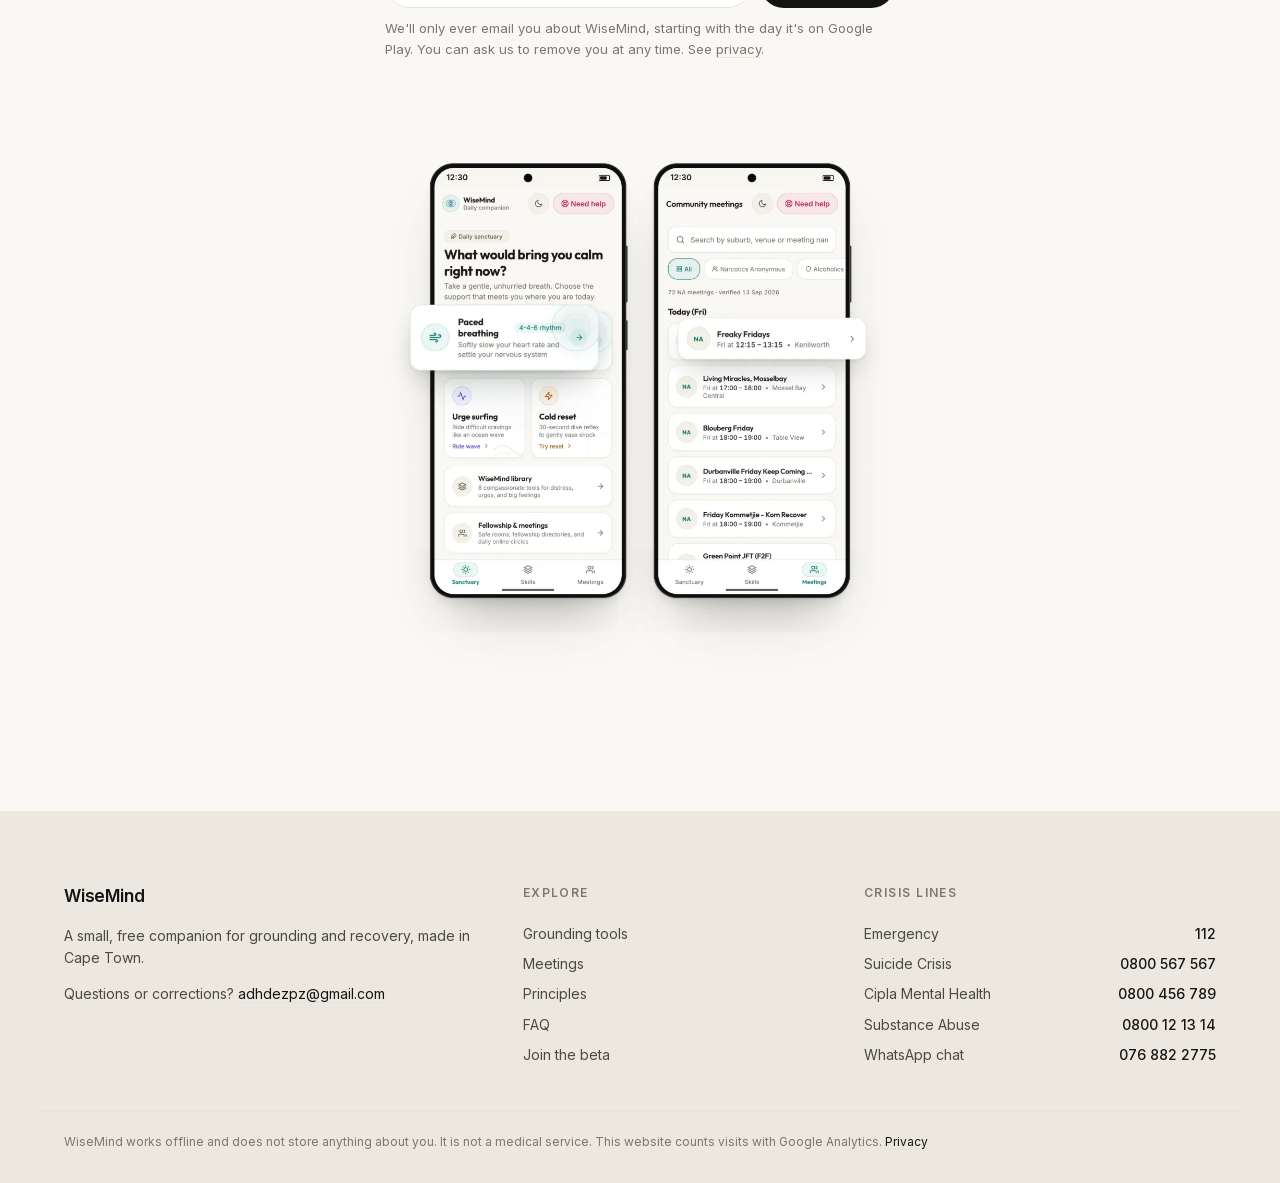
==== commit 7eb694c6: "Use the full name WiseMind Companion and say plainly what it is Other apps share the name WiseMind, " ====
--- a/index.html
+++ b/index.html
@@ -18,7 +18,7 @@
 </script>
 <meta name="google-site-verification" content="Q7U92V1SUy-u3KwpnO6GZsTx5Z57y-hUOcj2z6qh9Gs">
 <meta name="viewport" content="width=device-width, initial-scale=1">
-<title>WiseMind: Free Grounding and Recovery App for South Africa</title>
+<title>WiseMind Companion: Free Grounding and Recovery App for South Africa</title>
 <meta name="description" content="Free help for anxiety and cravings, kept on your phone: breathing, DBT skills, South African helplines and Western Cape NA meetings. No account, works offline.">
 <link rel="canonical" href="https://deannorman.github.io/wisemind-site/">
 <meta name="theme-color" content="#FAF8F4">
@@ -27,7 +27,7 @@
 <link rel="apple-touch-icon" href="assets/icons/icon-180.png">
 <meta property="og:type" content="website">
 <meta property="og:site_name" content="WiseMind">
-<meta property="og:title" content="WiseMind: Free Grounding and Recovery App for South Africa">
+<meta property="og:title" content="WiseMind Companion: Free Grounding and Recovery App for South Africa">
 <meta property="og:description" content="Free help for anxiety and cravings, kept on your phone: breathing, DBT skills, South African helplines and Western Cape NA meetings. No account, works offline.">
 <meta property="og:url" content="https://deannorman.github.io/wisemind-site/">
 <meta property="og:image" content="https://deannorman.github.io/wisemind-site/assets/img/og-image.jpg">
@@ -36,7 +36,7 @@
 <meta property="og:image:alt" content="WiseMind home and meetings screens on two Android phones, beside the line: A small companion for hard moments.">
 <meta property="og:locale" content="en_ZA">
 <meta name="twitter:card" content="summary_large_image">
-<meta name="twitter:title" content="WiseMind: Free Grounding and Recovery App for South Africa">
+<meta name="twitter:title" content="WiseMind Companion: Free Grounding and Recovery App for South Africa">
 <meta name="twitter:description" content="Free help for anxiety and cravings, kept on your phone: breathing, DBT skills, South African helplines and Western Cape NA meetings. No account, works offline.">
 <meta name="twitter:image" content="https://deannorman.github.io/wisemind-site/assets/img/og-image.jpg">
 <script type="application/ld+json">
@@ -47,7 +47,7 @@
       "@type": "WebPage",
       "@id": "https://deannorman.github.io/wisemind-site/#page",
       "url": "https://deannorman.github.io/wisemind-site/",
-      "name": "WiseMind: Free Grounding and Recovery App for South Africa",
+      "name": "WiseMind Companion: Free Grounding and Recovery App for South Africa",
       "inLanguage": "en-ZA",
       "dateModified": "2026-10-11",
       "about": {
@@ -59,7 +59,8 @@
     },
     {
       "@type": "SoftwareApplication",
-      "name": "WiseMind",
+      "name": "WiseMind Companion",
+      "alternateName": "WiseMind",
       "description": "A small, free grounding and recovery companion: paced breathing, urge surfing, cold reset, DBT skills, South African helplines and Western Cape NA meetings. The app needs no account, tracks nothing and works offline.",
       "operatingSystem": "Android",
       "applicationCategory": "HealthApplication",
@@ -278,6 +279,7 @@
   h1 { padding-bottom: .08em; font: 400 clamp(44px, 7vw, 96px)/1.08 'Source Serif 4', Georgia, serif; letter-spacing: -0.025em; max-width: 12ch; text-shadow: 0 2px 30px rgba(0,0,0,.45); }
   h1 em { font-style: italic; }
   .sr-only { position: absolute; width: 1px; height: 1px; padding: 0; margin: -1px; overflow: hidden; clip: rect(0 0 0 0); white-space: nowrap; border: 0; }
+  .what { margin-top: 18px; max-width: 34em; font-size: 16px; opacity: .92; line-height: 1.5; text-shadow: 0 1px 12px rgba(0,0,0,.45); }
   .now { margin-top: 22px; max-width: 30em; font-size: 15px; line-height: 1.5; text-shadow: 0 1px 12px rgba(0,0,0,.45); }
   .now a { display: inline-block; padding: 10px 2px; margin: -10px 0; font-weight: 600; white-space: nowrap; text-decoration: underline; text-underline-offset: 3px; }
   .toc { list-style: none; margin-top: clamp(32px, 6vh, 56px); width: min(360px, 100%); font-size: 14px; }
@@ -767,9 +769,10 @@
   <div class="intro-flow">
     <header class="intro-hero">
       <div class="card">
-        <p class="kicker">WiseMind: free grounding and DBT skills app for Android</p>
+        <p class="kicker">WiseMind Companion: free grounding and DBT skills app for Android</p>
         <h1>A small companion for <em>hard moments.</em></h1>
         <p class="now">Need someone right now? Call the Suicide Crisis Helpline on <a href="tel:0800567567">0800 567 567</a>, or <a href="tel:112">112</a> for emergencies.</p>
+        <p class="what">WiseMind Companion is a free Android app, made in Cape Town, that keeps grounding tools, DBT skills, South African helplines and Western Cape NA meetings together on your phone. It needs no account and works offline.</p>
       </div>
     </header>
 
@@ -954,7 +957,7 @@
   <div class="maker-body reveal">
     <p class="maker-lead">The skills you learn, the people you can call and the way to a meeting tend to end up scattered: a worksheet, a screenshot, a number you can't find when you need it. WiseMind keeps them in one place.</p>
     <p>It is for anyone in Cape Town who wants their support close, and for people passing through who need a meeting, a breathing exercise or a helpline in a city they don't know yet. It is free, and it will be open source from the day it lands on Google Play.</p>
-    <p>WiseMind is made and published independently by Dean Norman, a software engineer in Cape Town. The tools are the simple, widely taught ones: paced breathing, urge surfing, a cold reset and DBT skills in plain words. Meeting details come from the public NA Western Cape list and helpline numbers from SADAG. If something is out of date or wrong, email <a class="inline" href="mailto:adhdezpz@gmail.com">adhdezpz@gmail.com</a>.</p>
+    <p>WiseMind Companion is made and published independently by Dean Norman, a software engineer in Cape Town. The tools are the simple, widely taught ones: paced breathing, urge surfing, a cold reset and DBT skills in plain words. Meeting details come from the public NA Western Cape list and helpline numbers from SADAG. If something is out of date or wrong, email <a class="inline" href="mailto:adhdezpz@gmail.com">adhdezpz@gmail.com</a>.</p>
     <p class="maker-sign">Made in Cape Town by Dean Norman.</p>
   </div>
 </section>
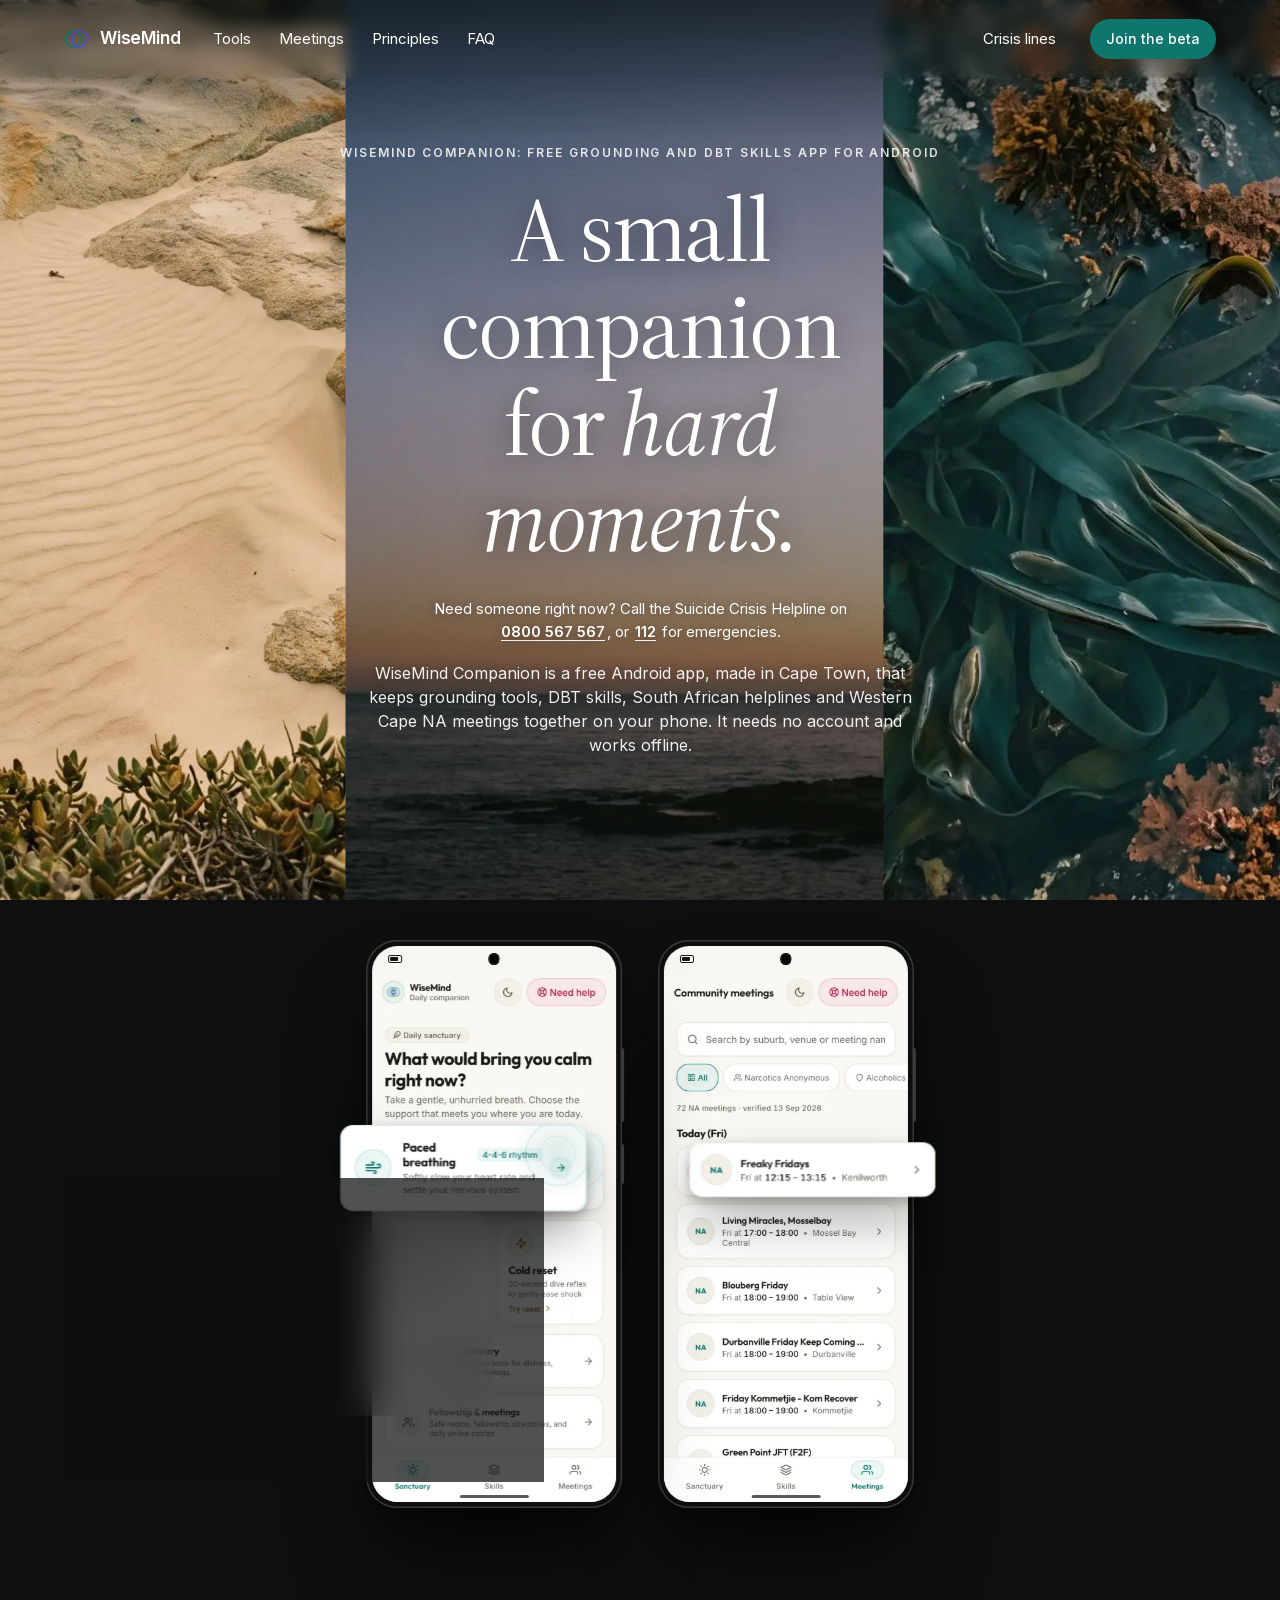
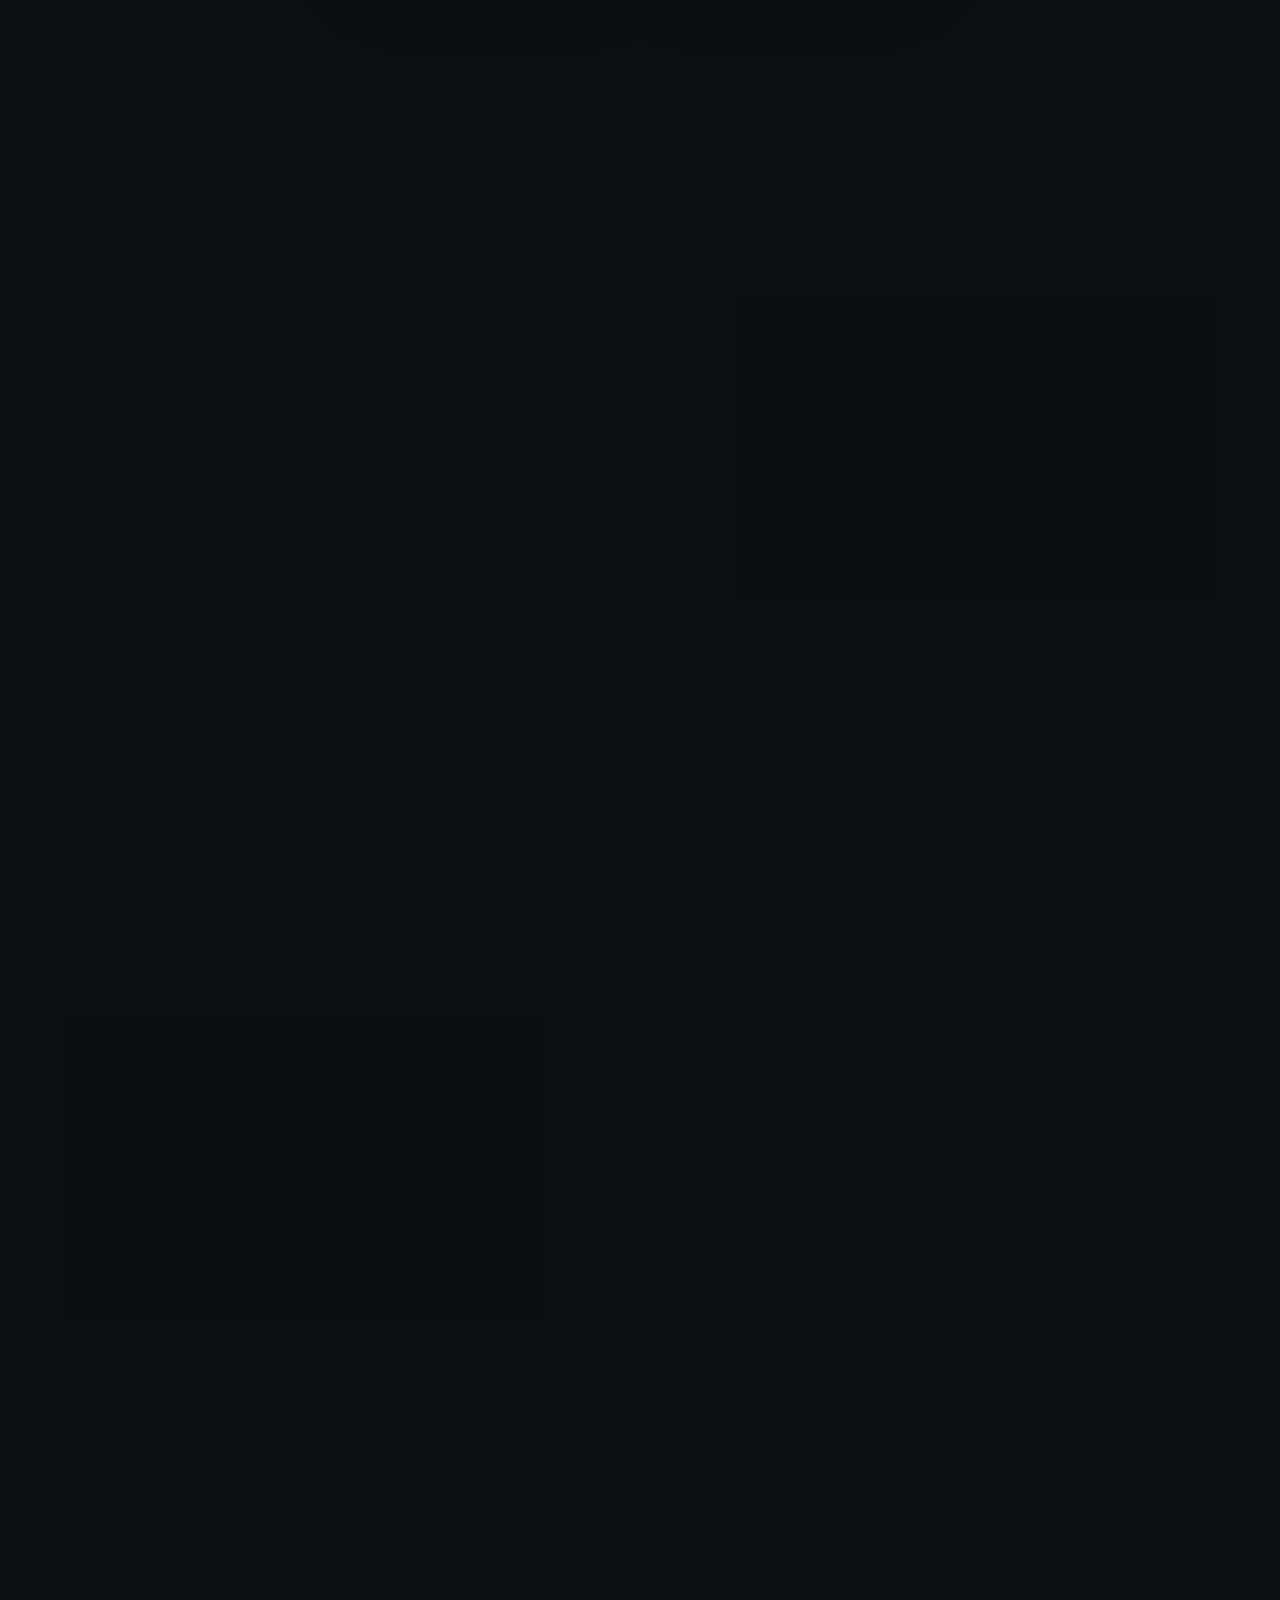
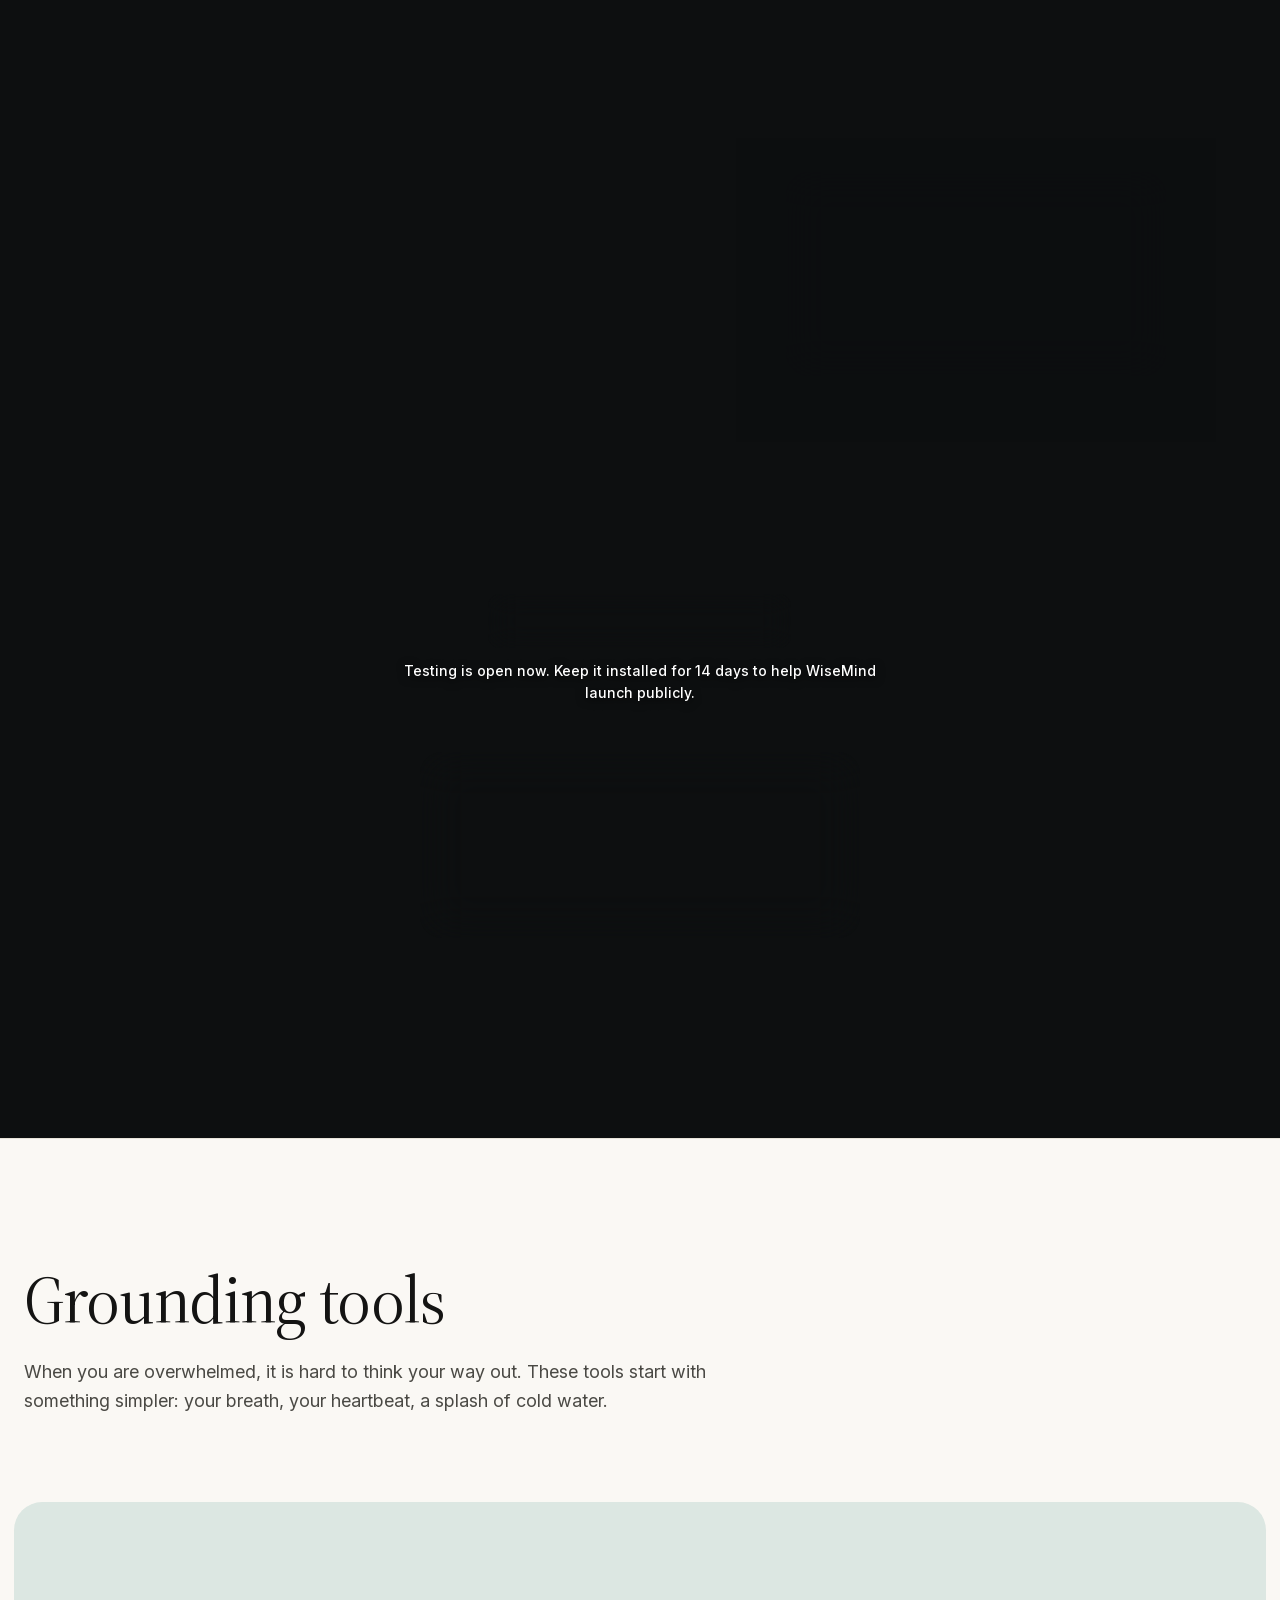
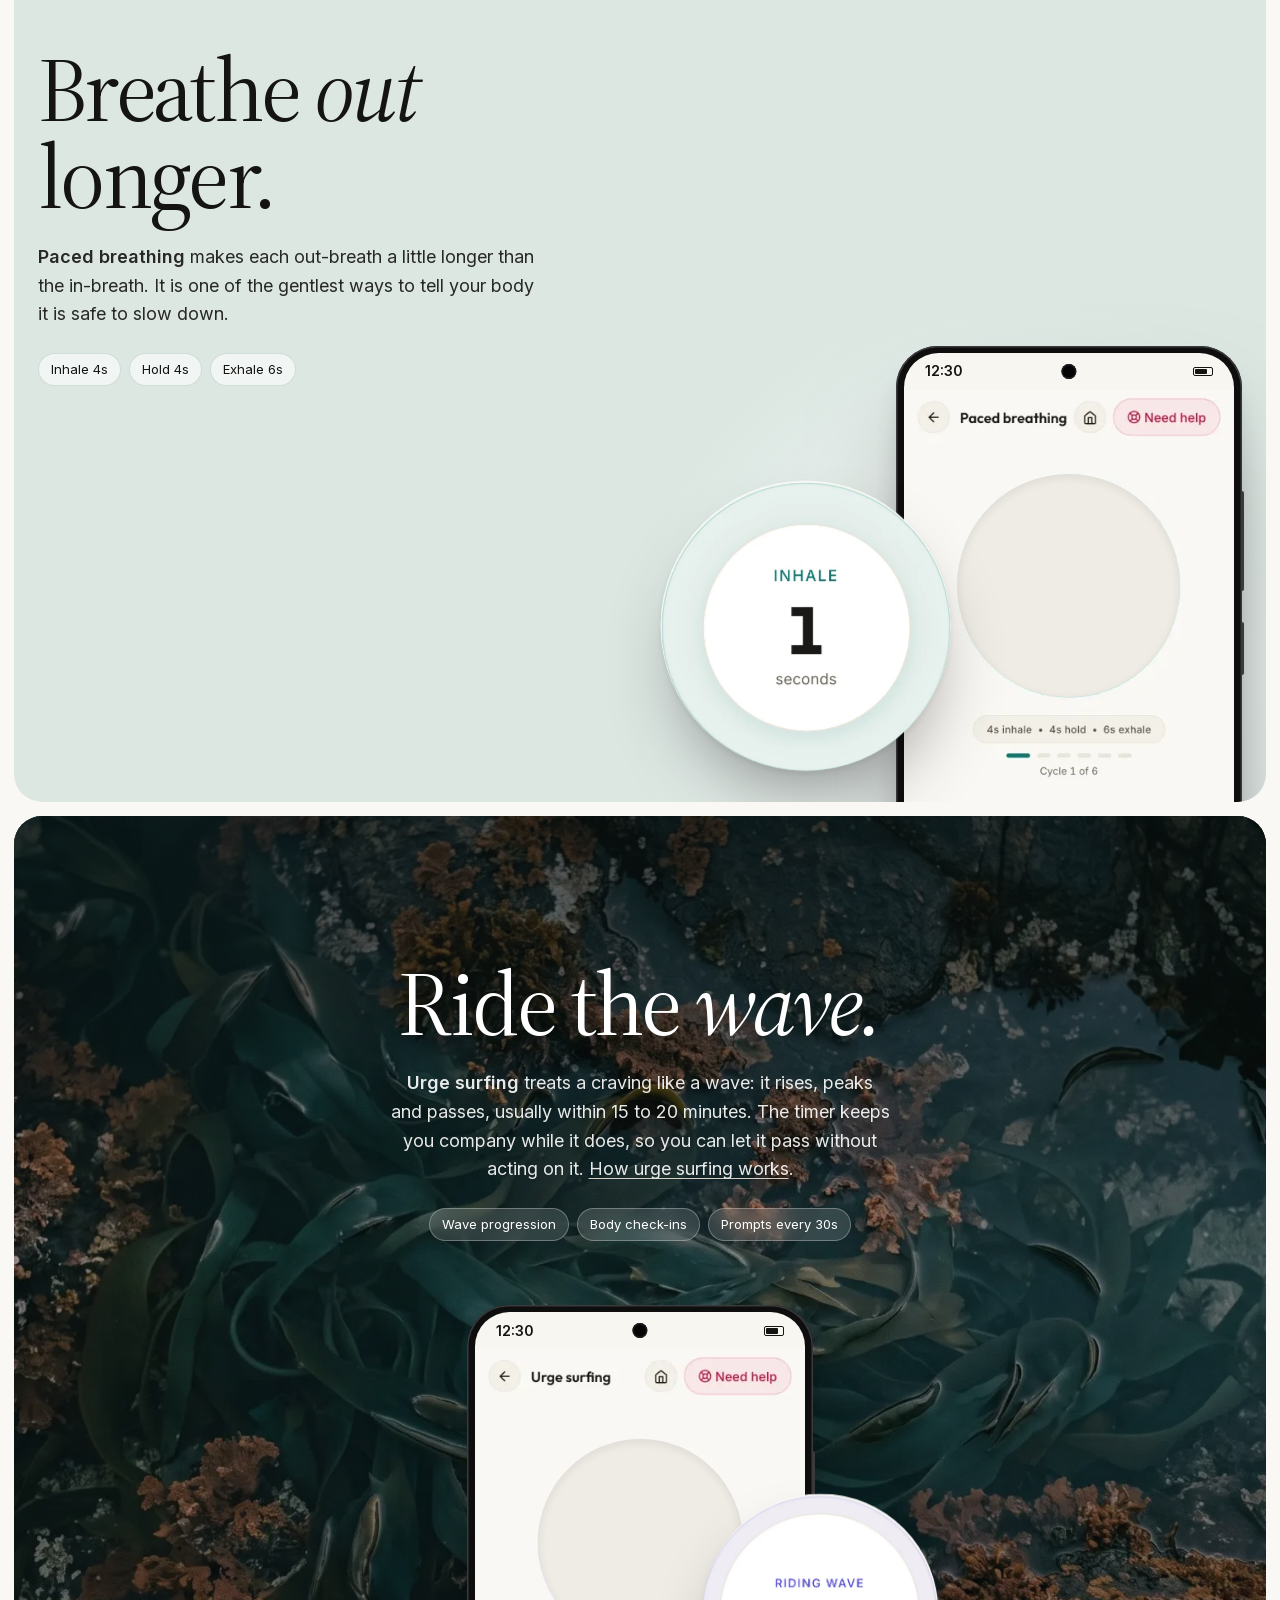
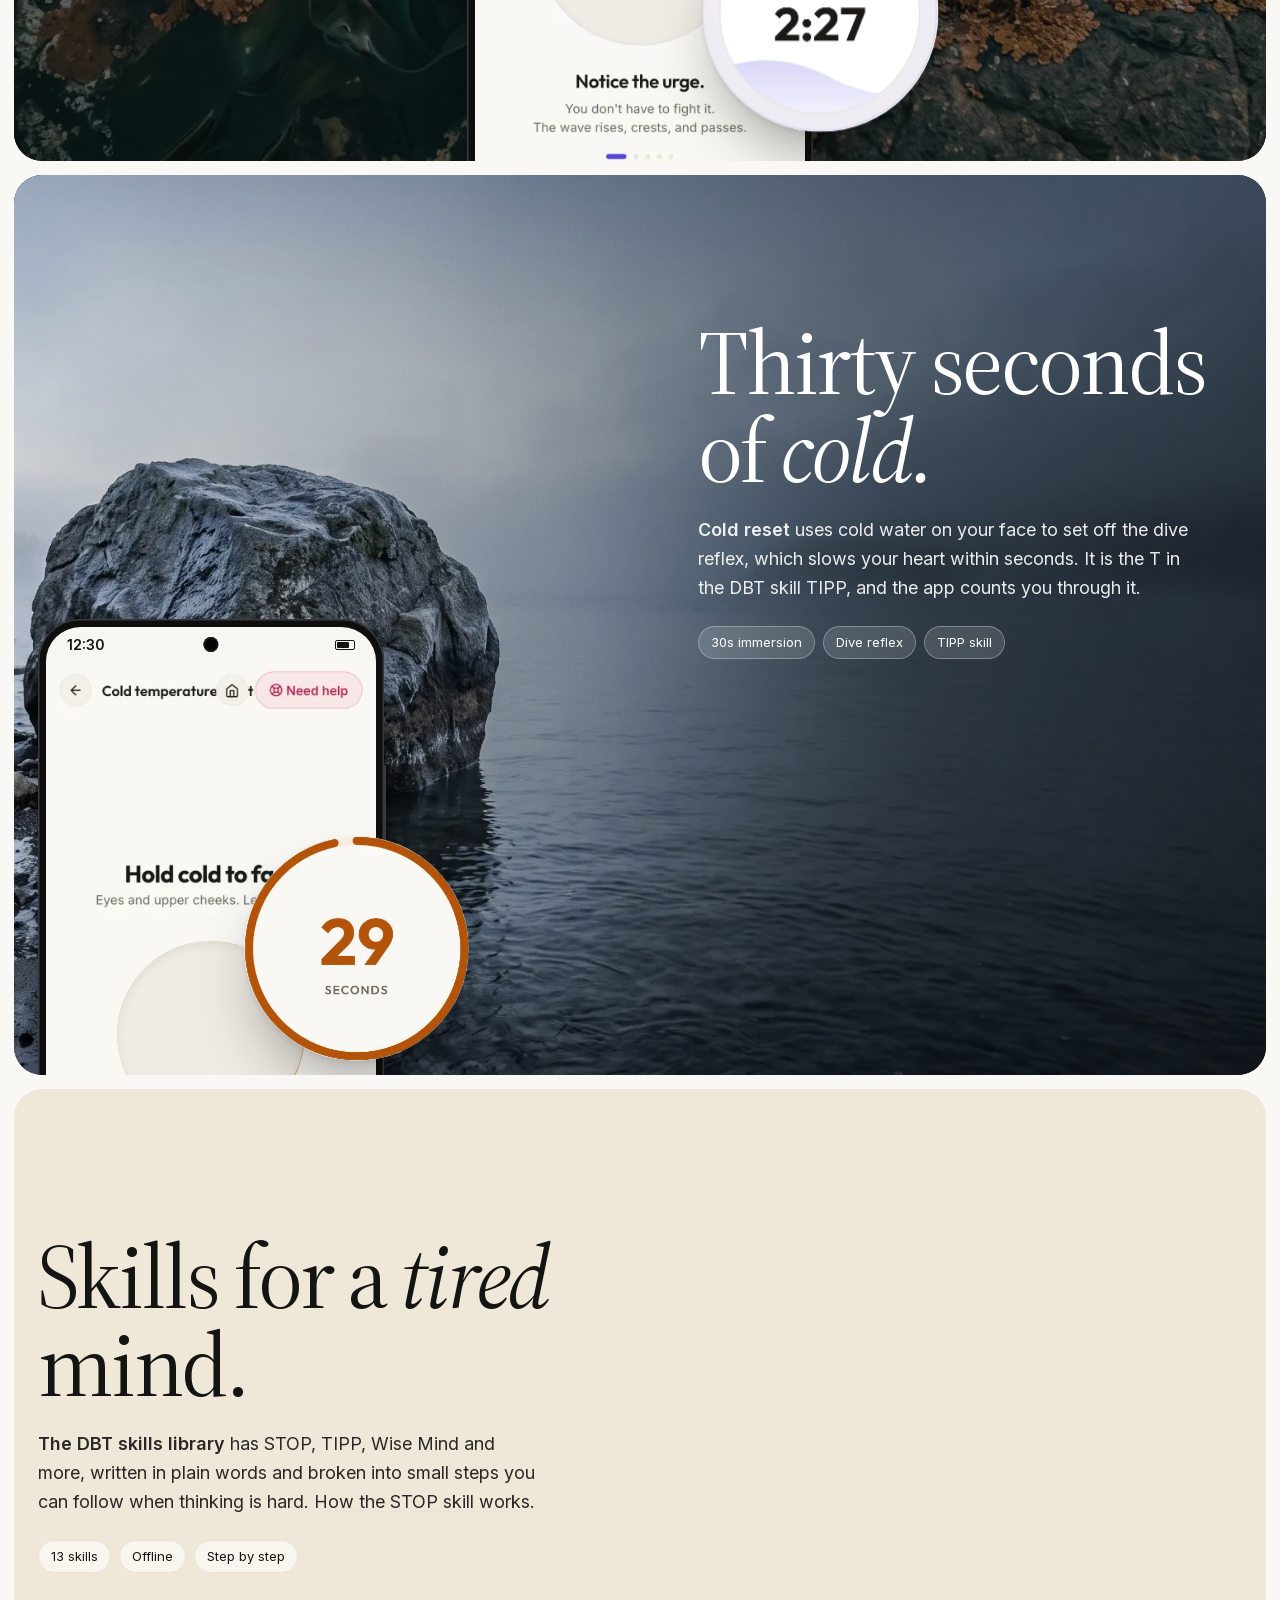
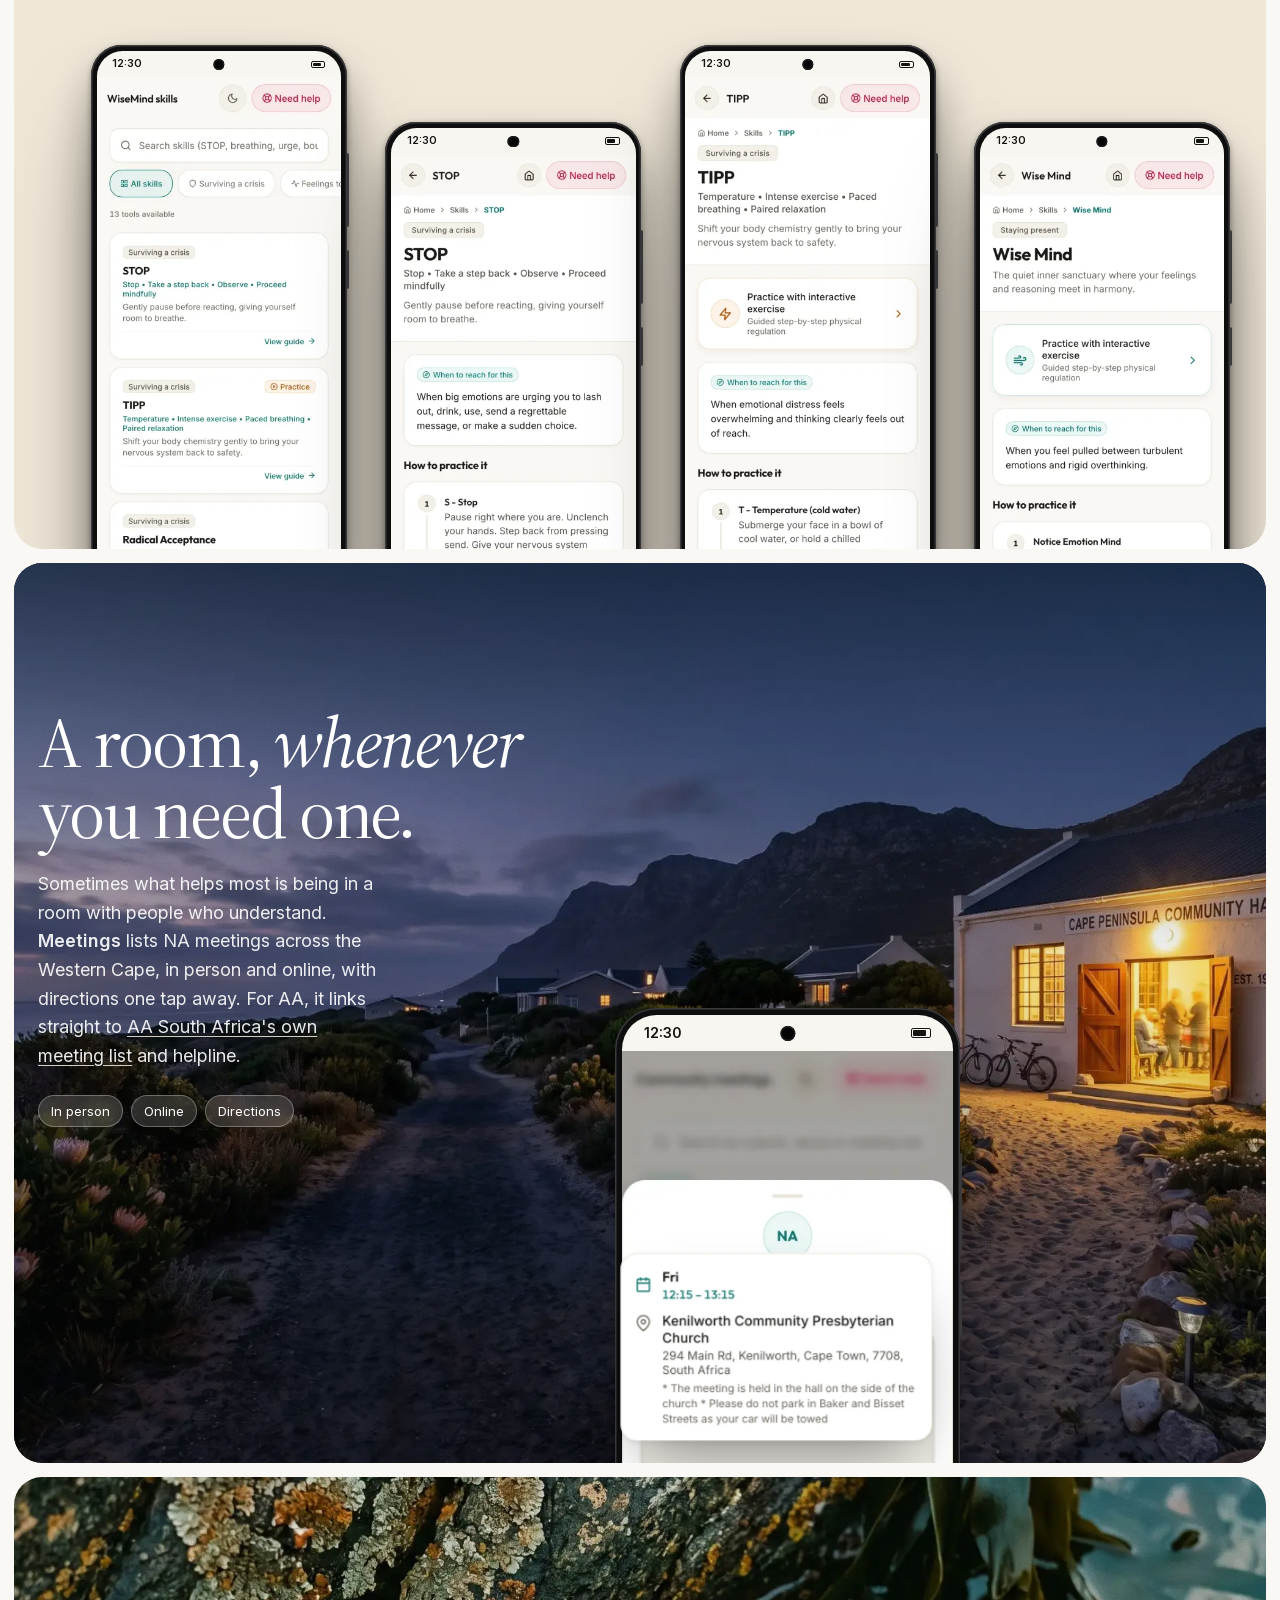
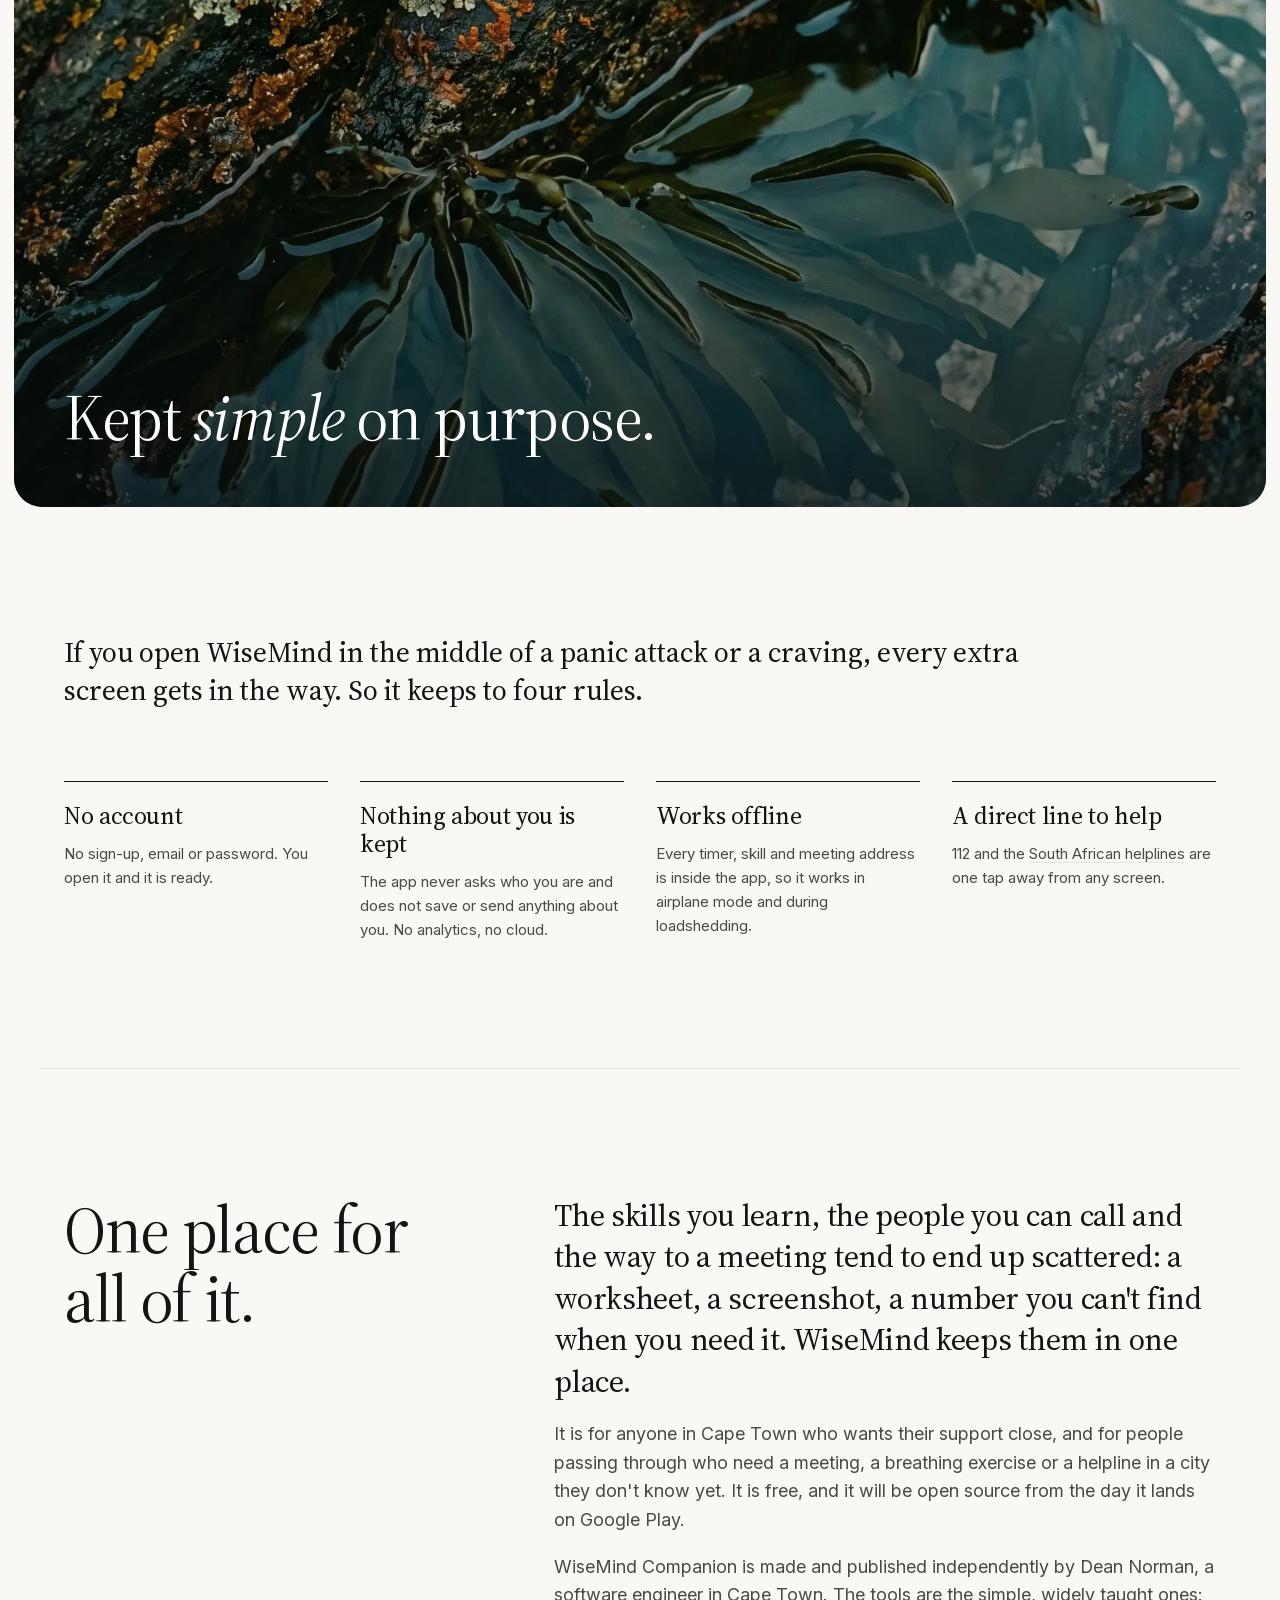
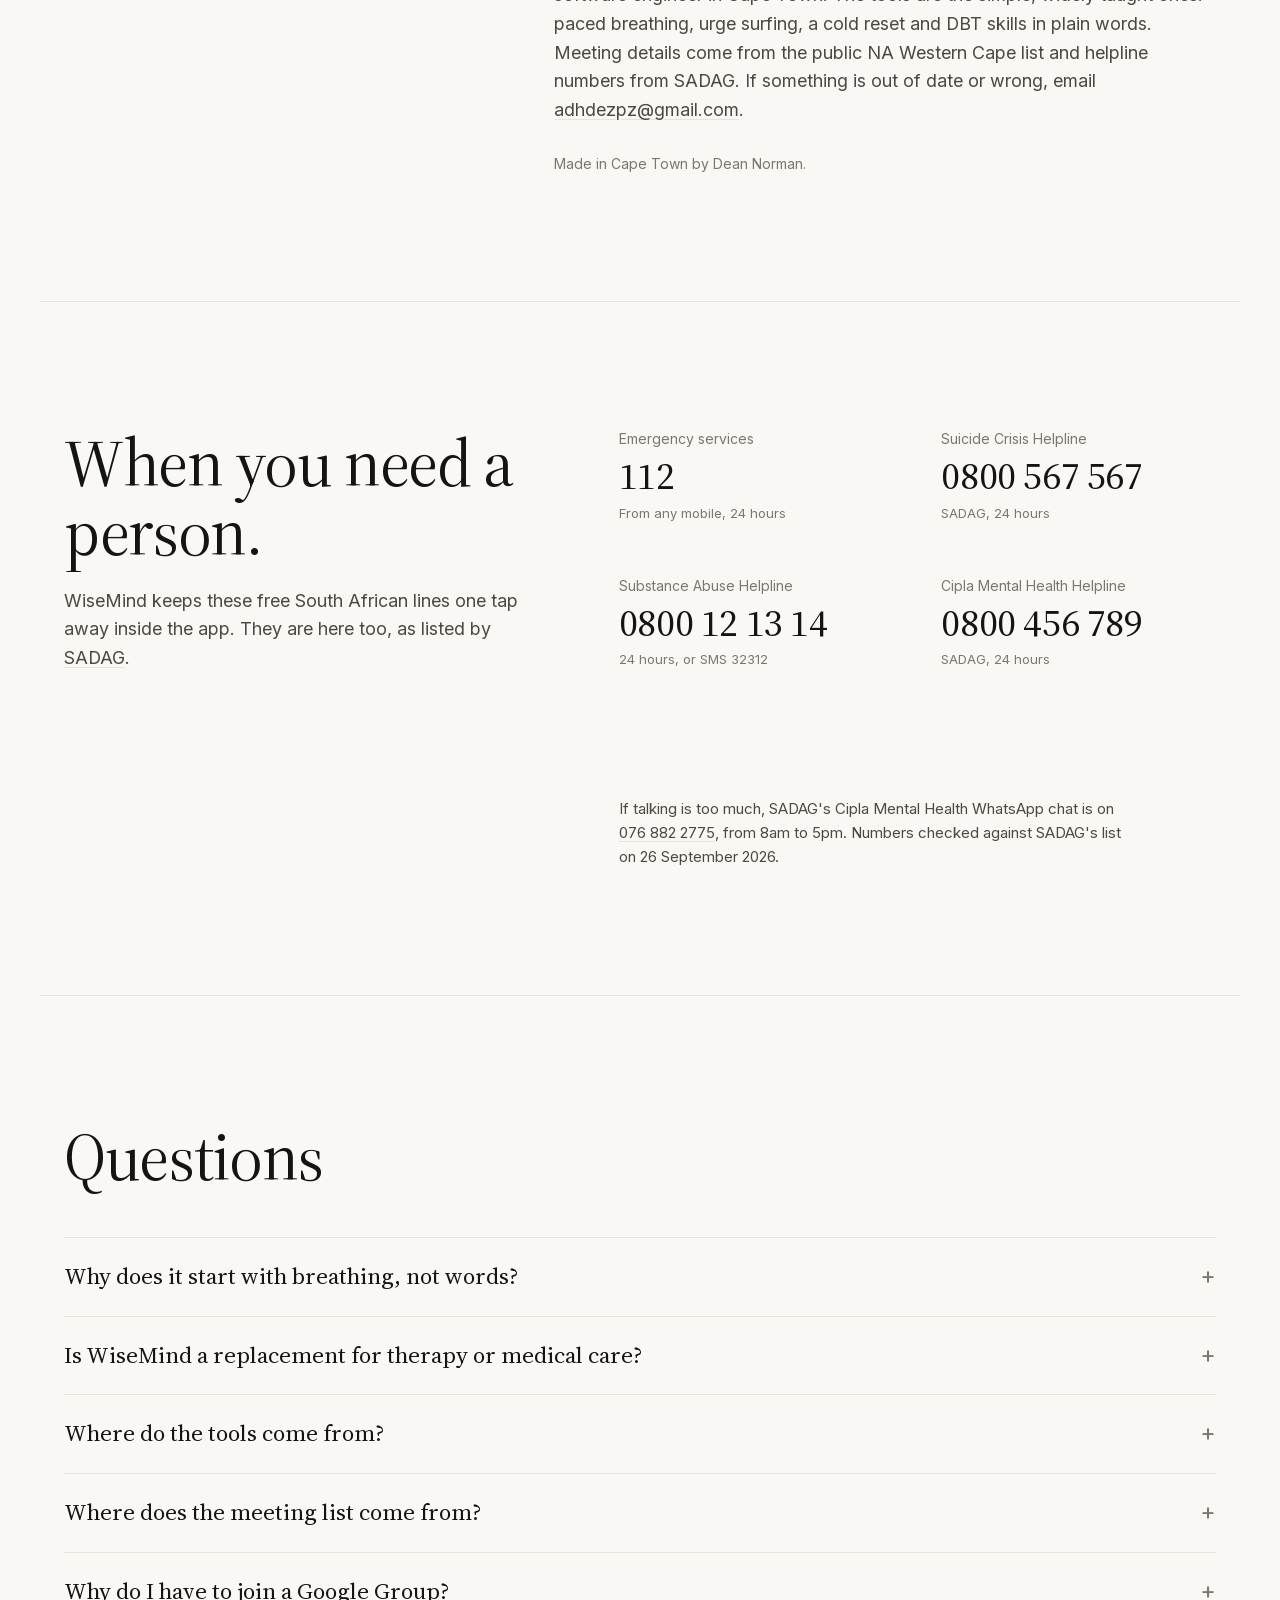
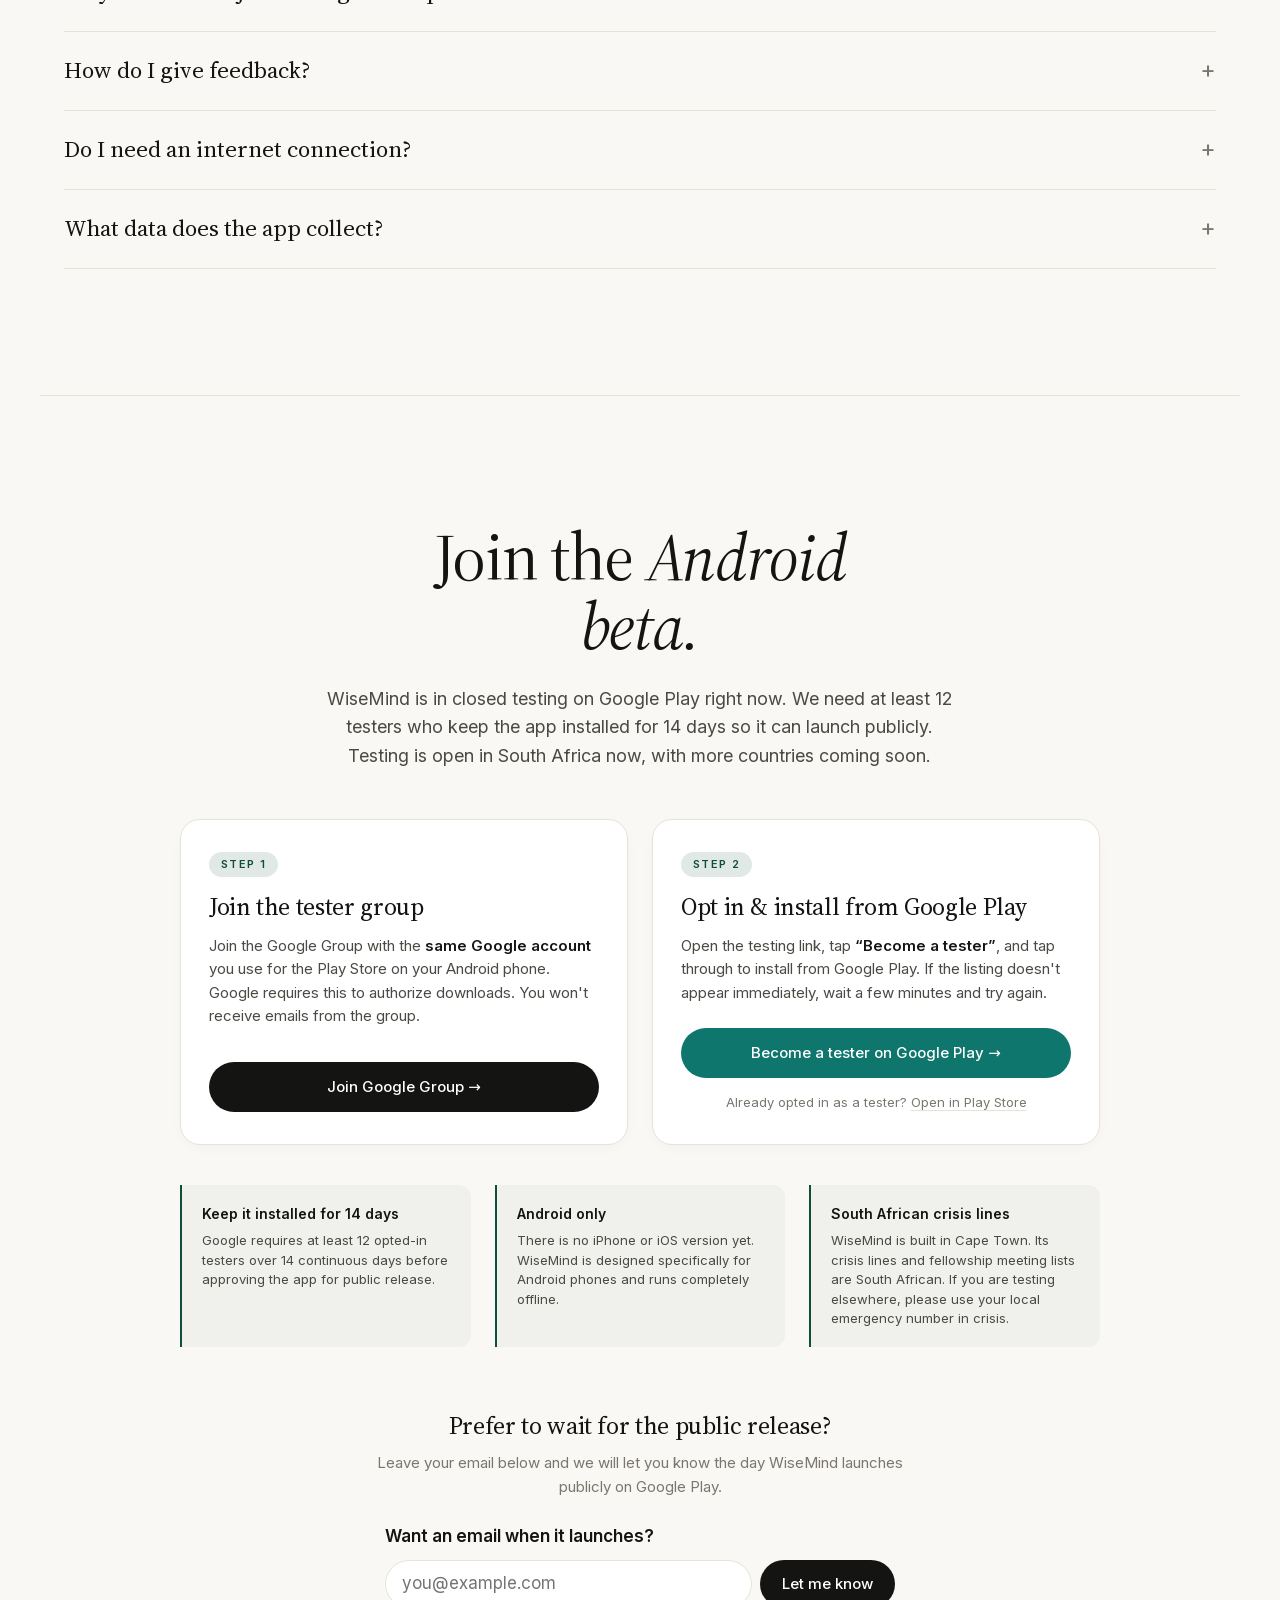
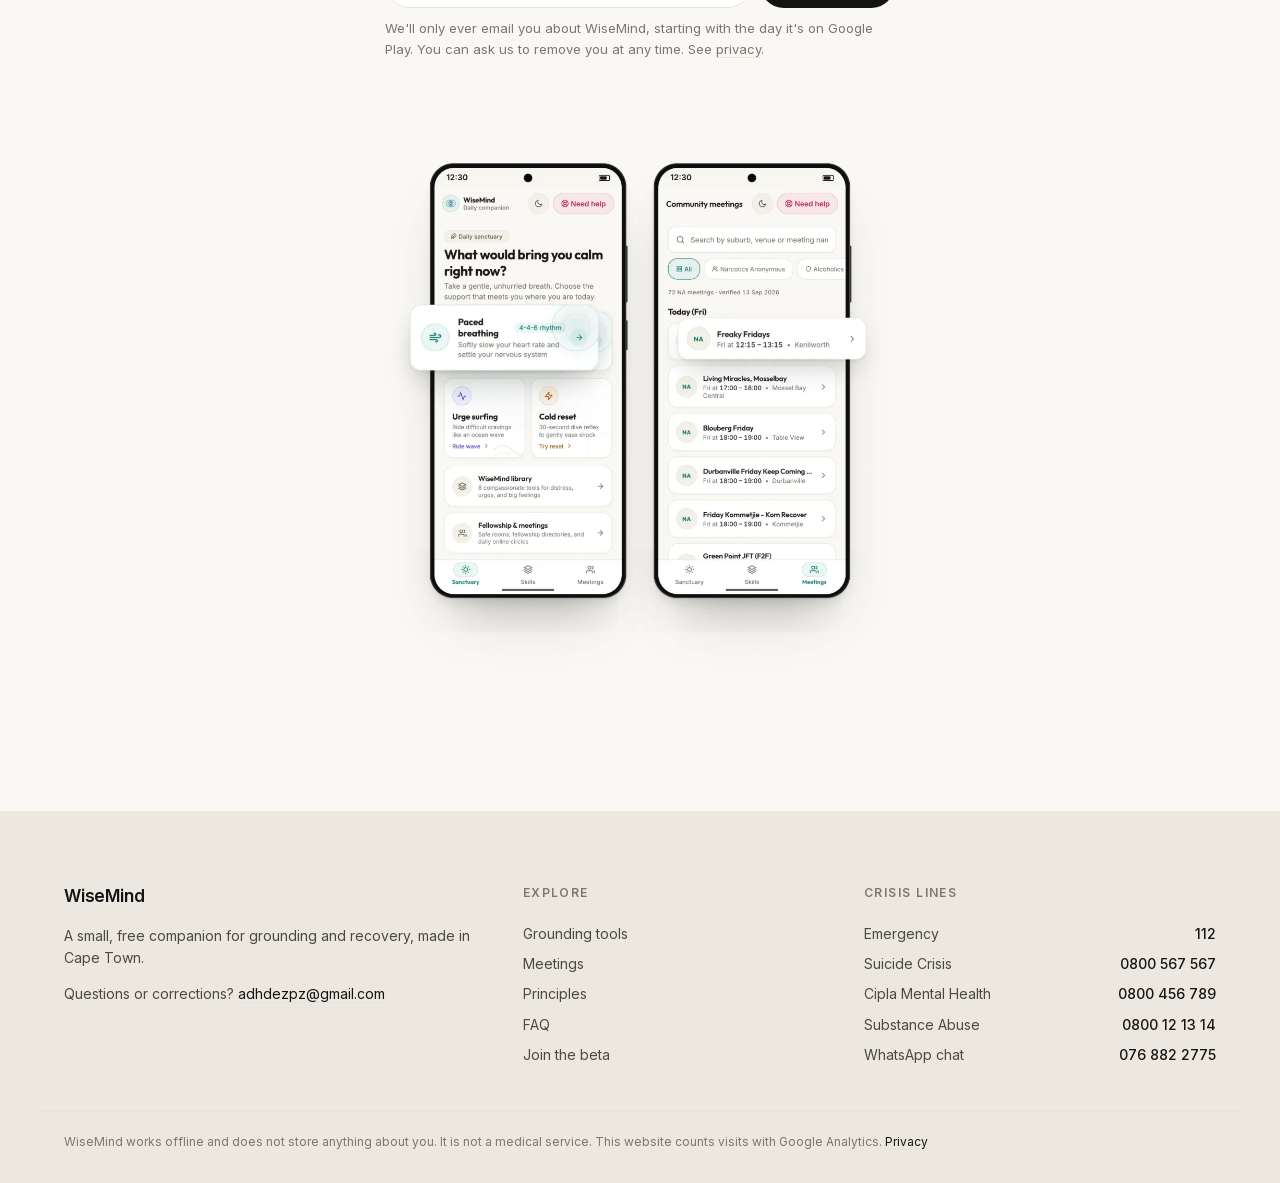
==== commit 10879fcb: "Add the DBT STOP skill page and research-backed updates to urge surfing New page at /dbt-stop-skill/" ====
--- a/index.html
+++ b/index.html
@@ -902,7 +902,7 @@
 <section class="ch ch-skills" aria-labelledby="t-skills">
   <div class="ch-inner">
     <div class="ch-copy reveal"><h3 id="t-skills">Skills for a <em>tired</em> mind.</h3>
-      <p><strong>The DBT skills library</strong> has STOP, TIPP, Wise Mind and more, written in plain words and broken into small steps you can follow when thinking is hard.</p>
+      <p><strong>The DBT skills library</strong> has STOP, TIPP, Wise Mind and more, written in plain words and broken into small steps you can follow when thinking is hard. <a class="inline" href="dbt-stop-skill/">How the STOP skill works</a>.</p>
       <ul class="meta"><li>13 skills</li><li>Offline</li><li>Step by step</li></ul></div>
   </div>
   <div class="strip">
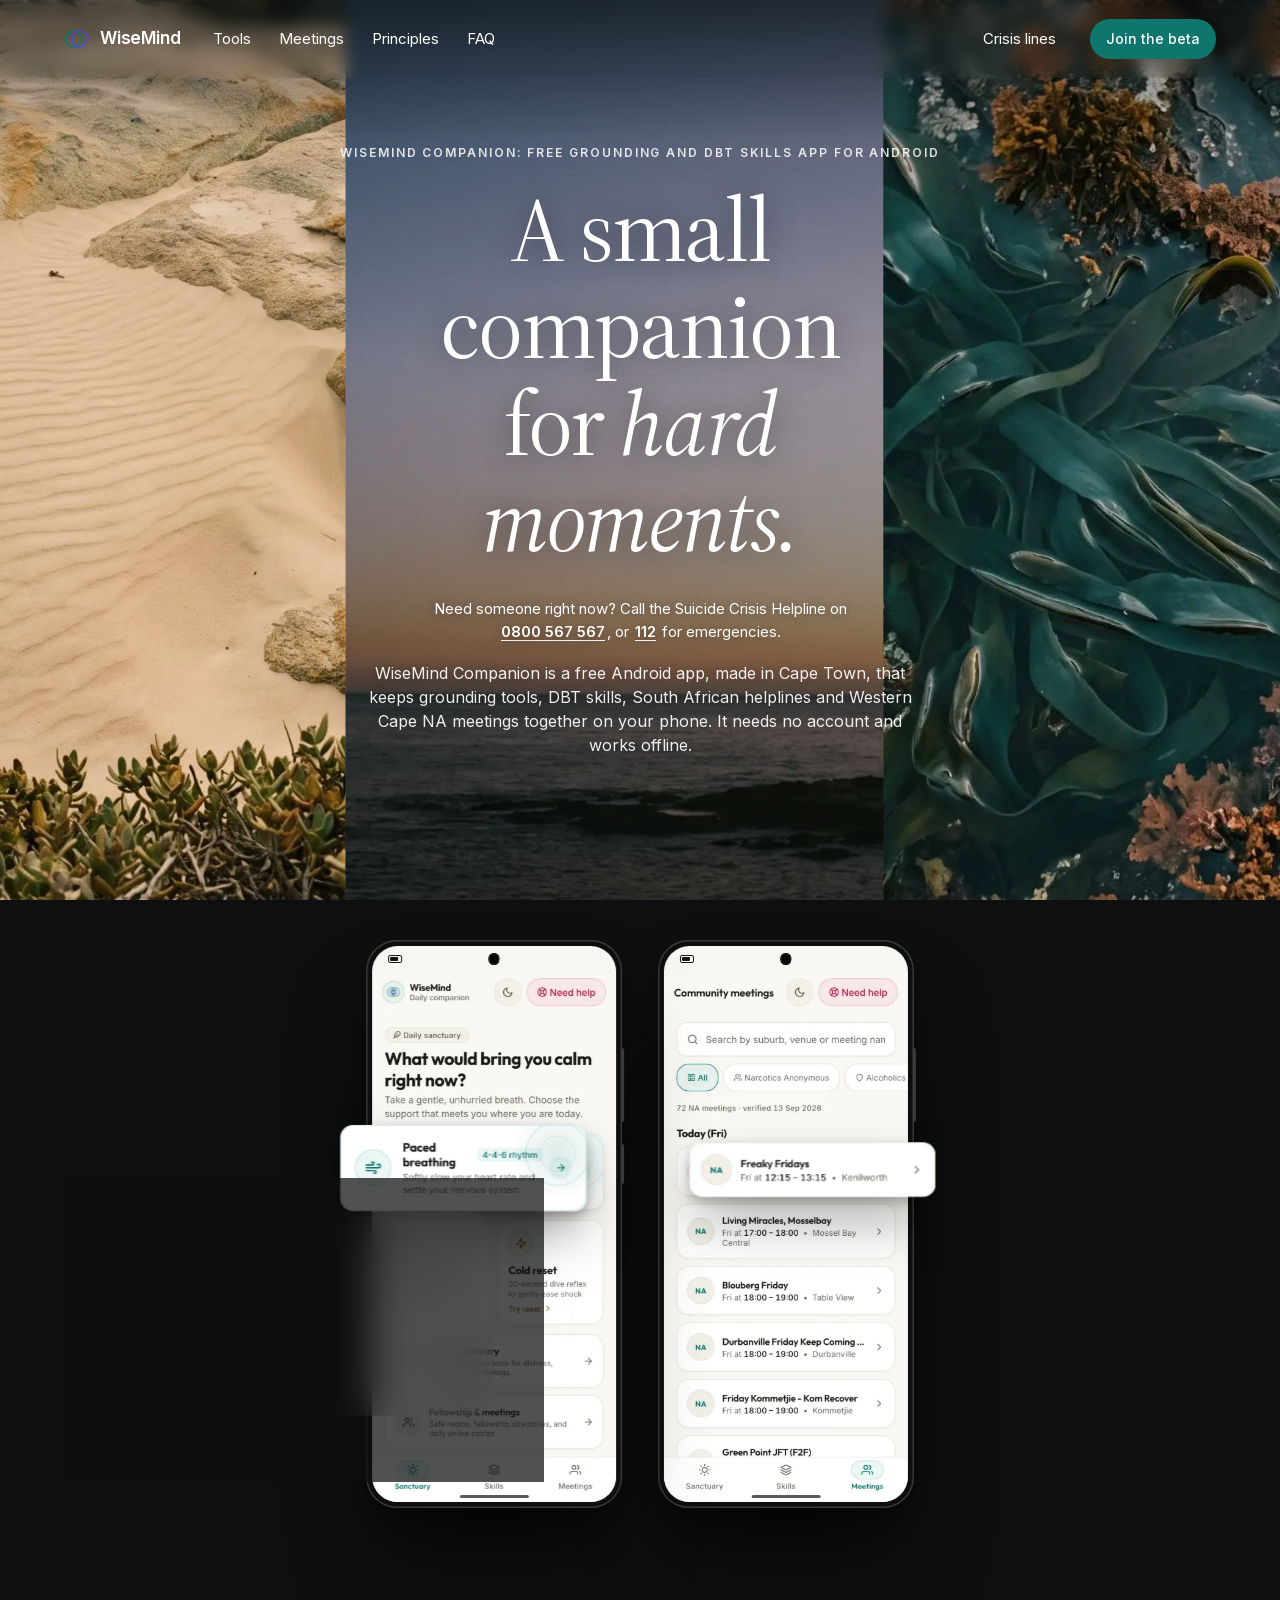
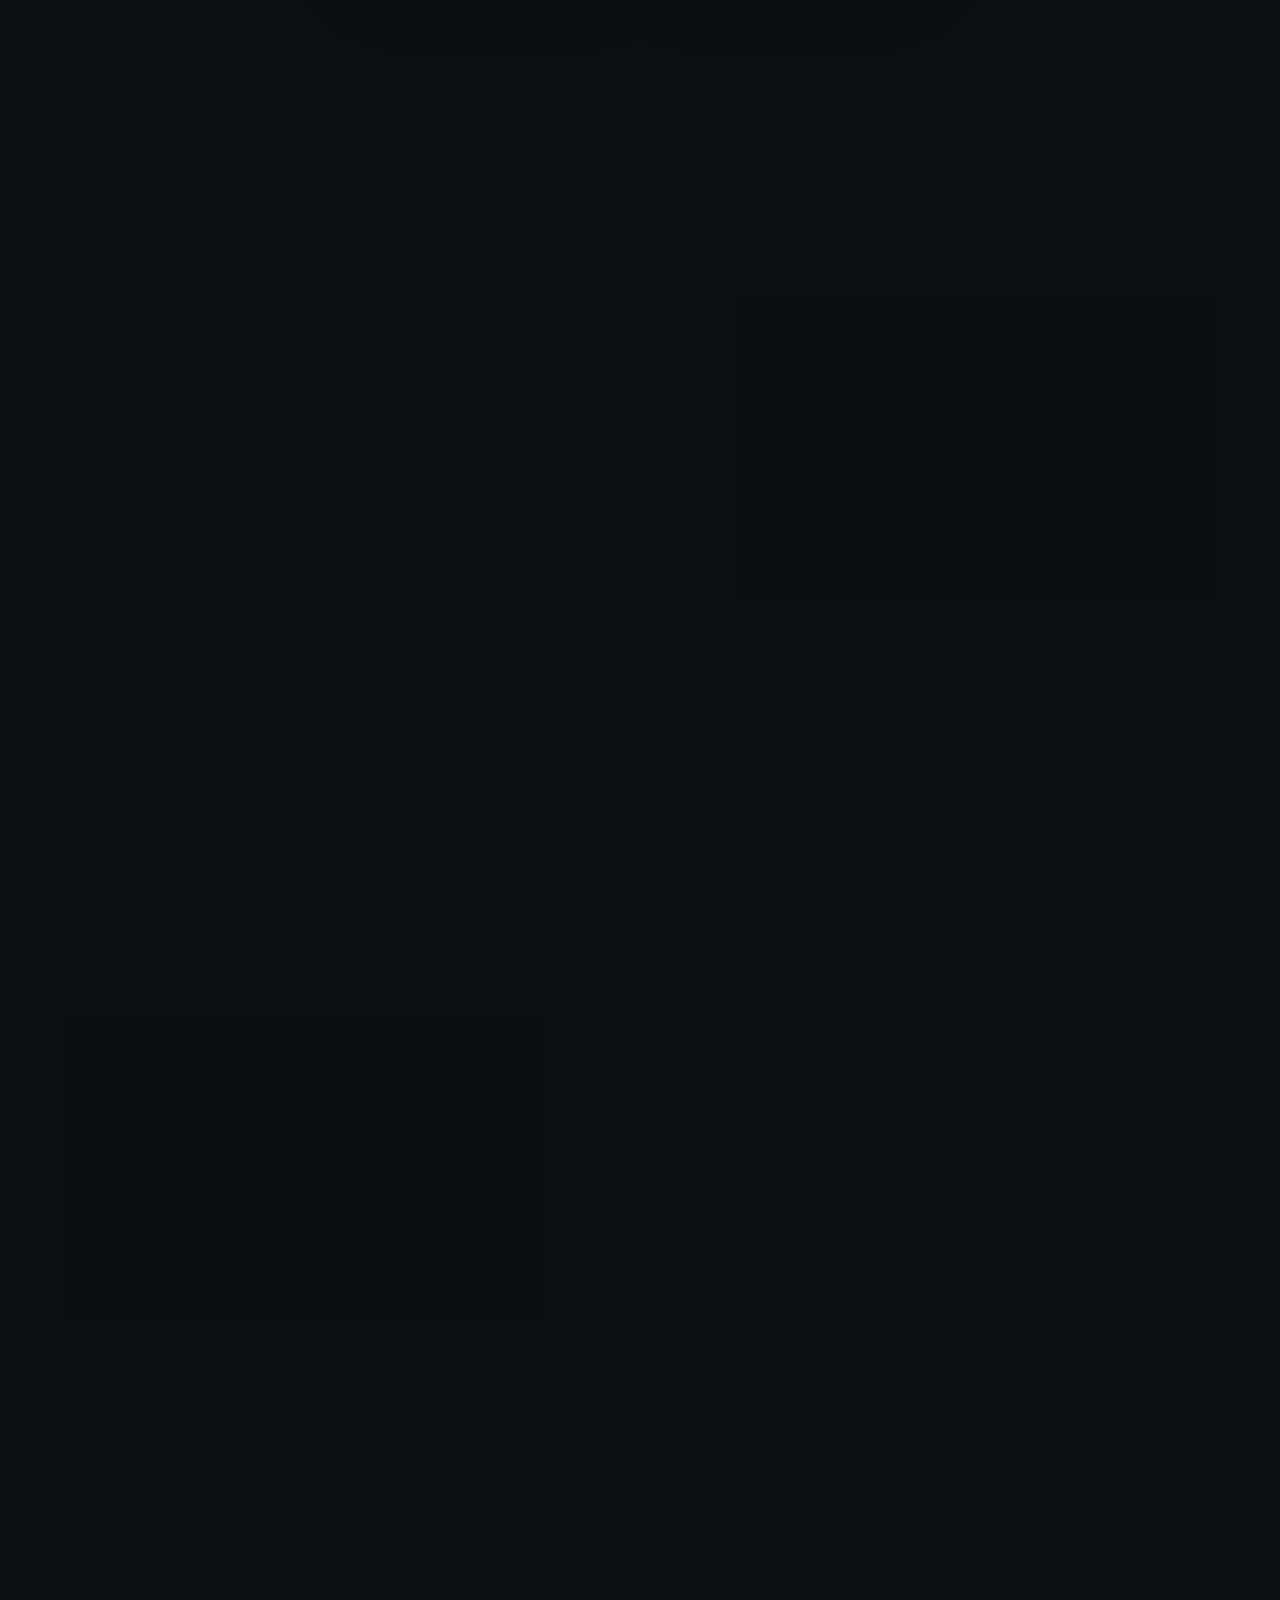
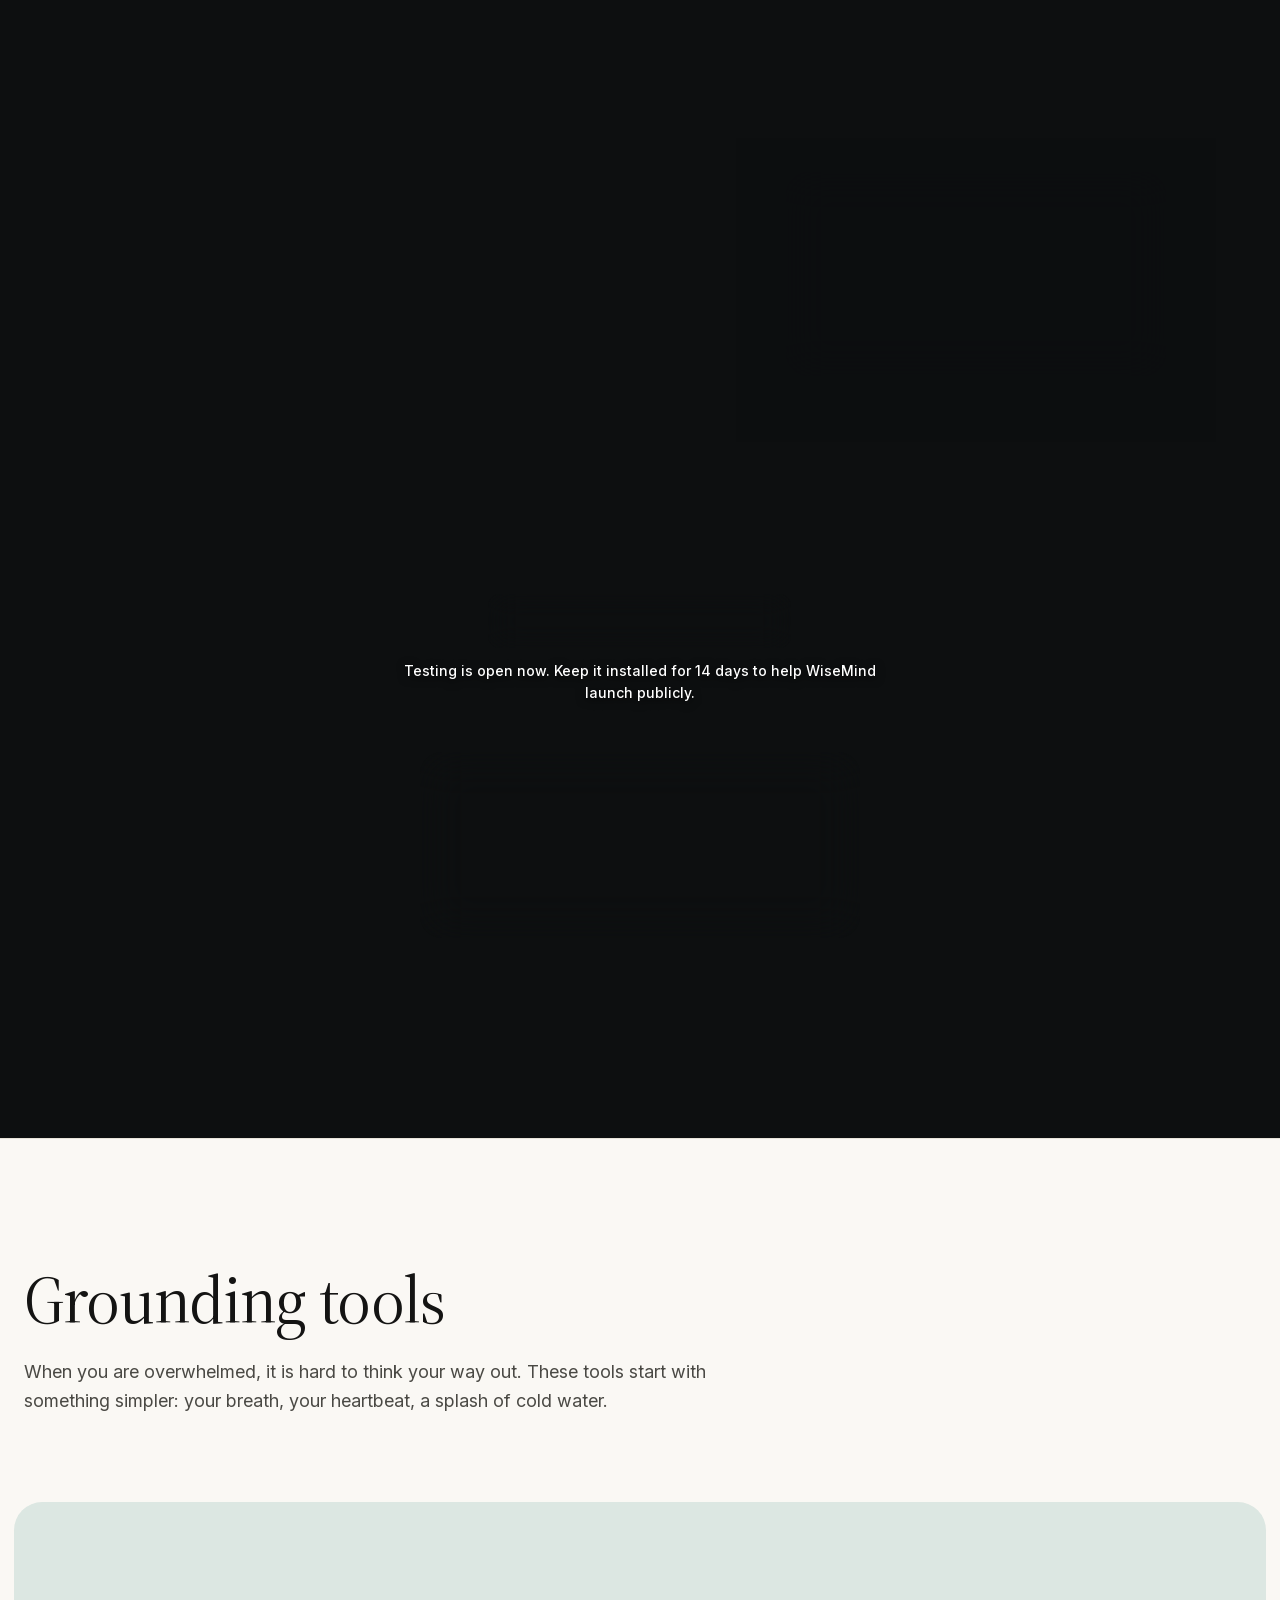
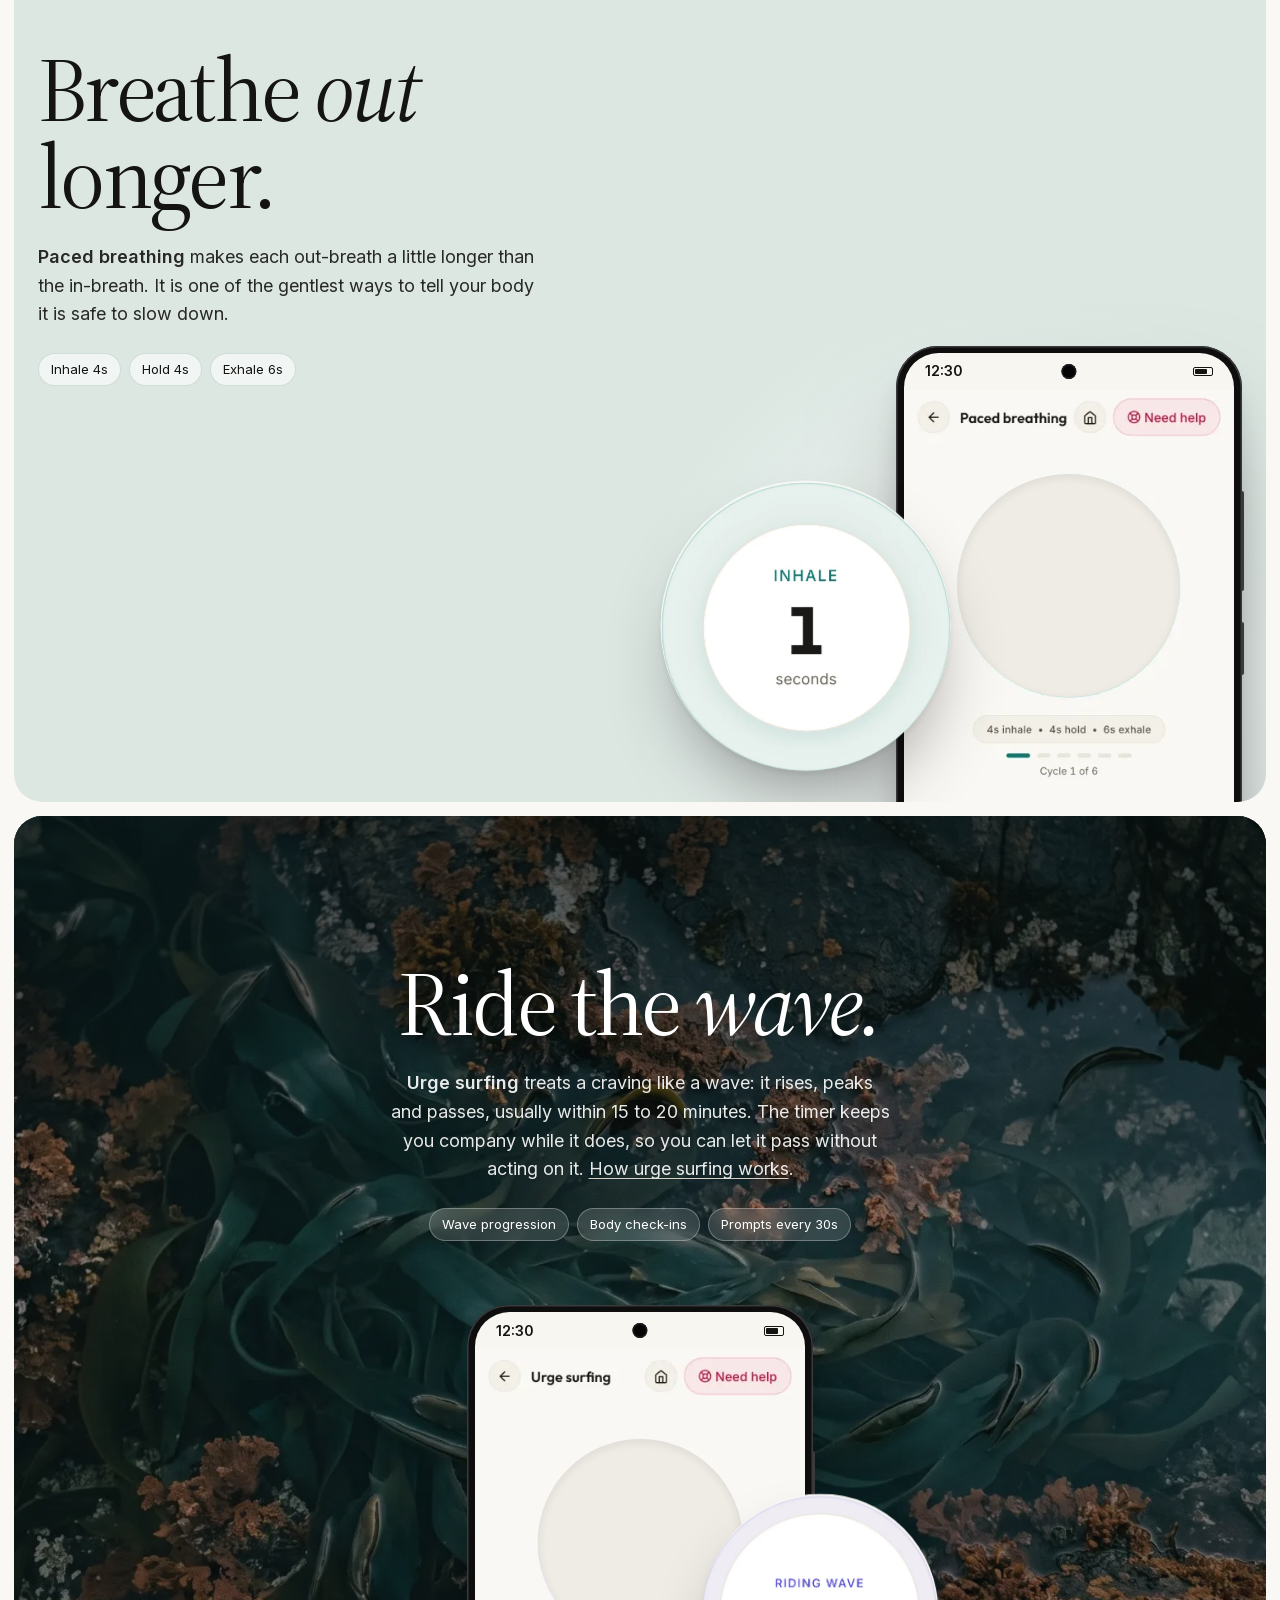
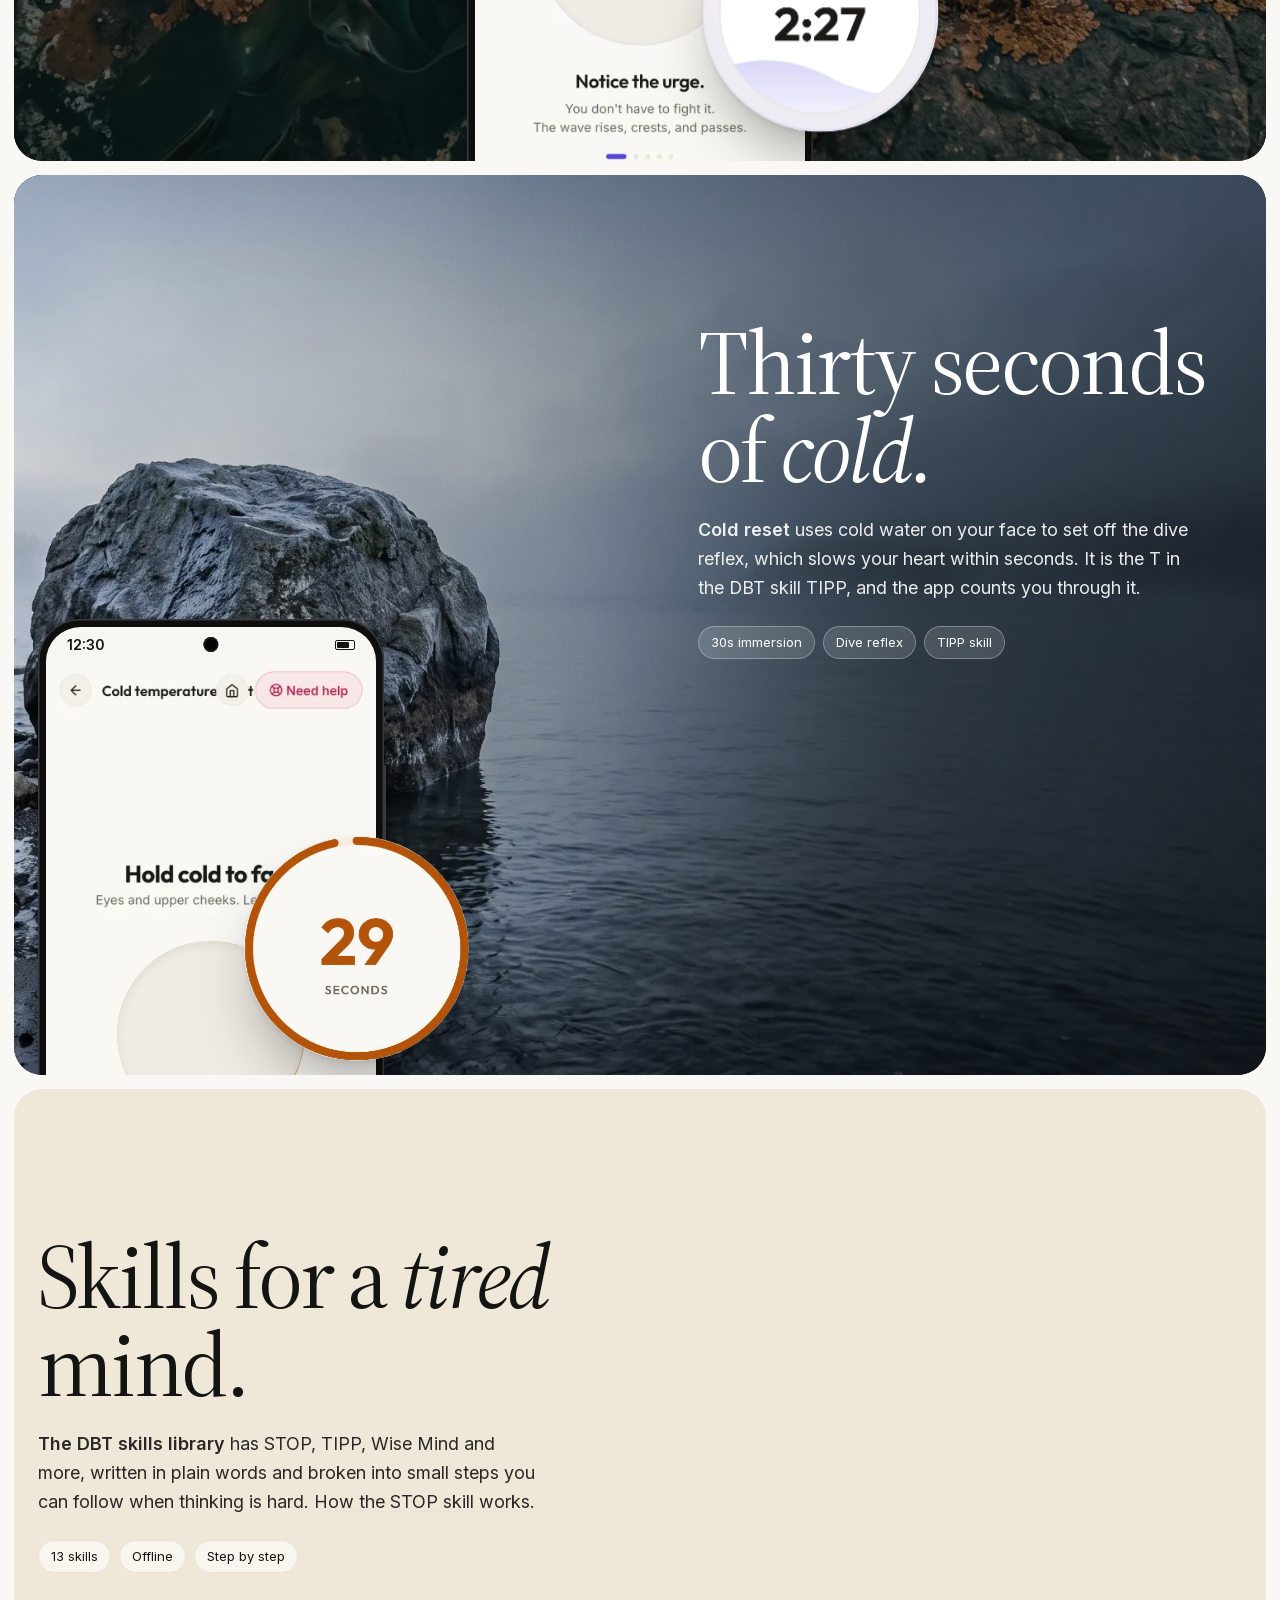
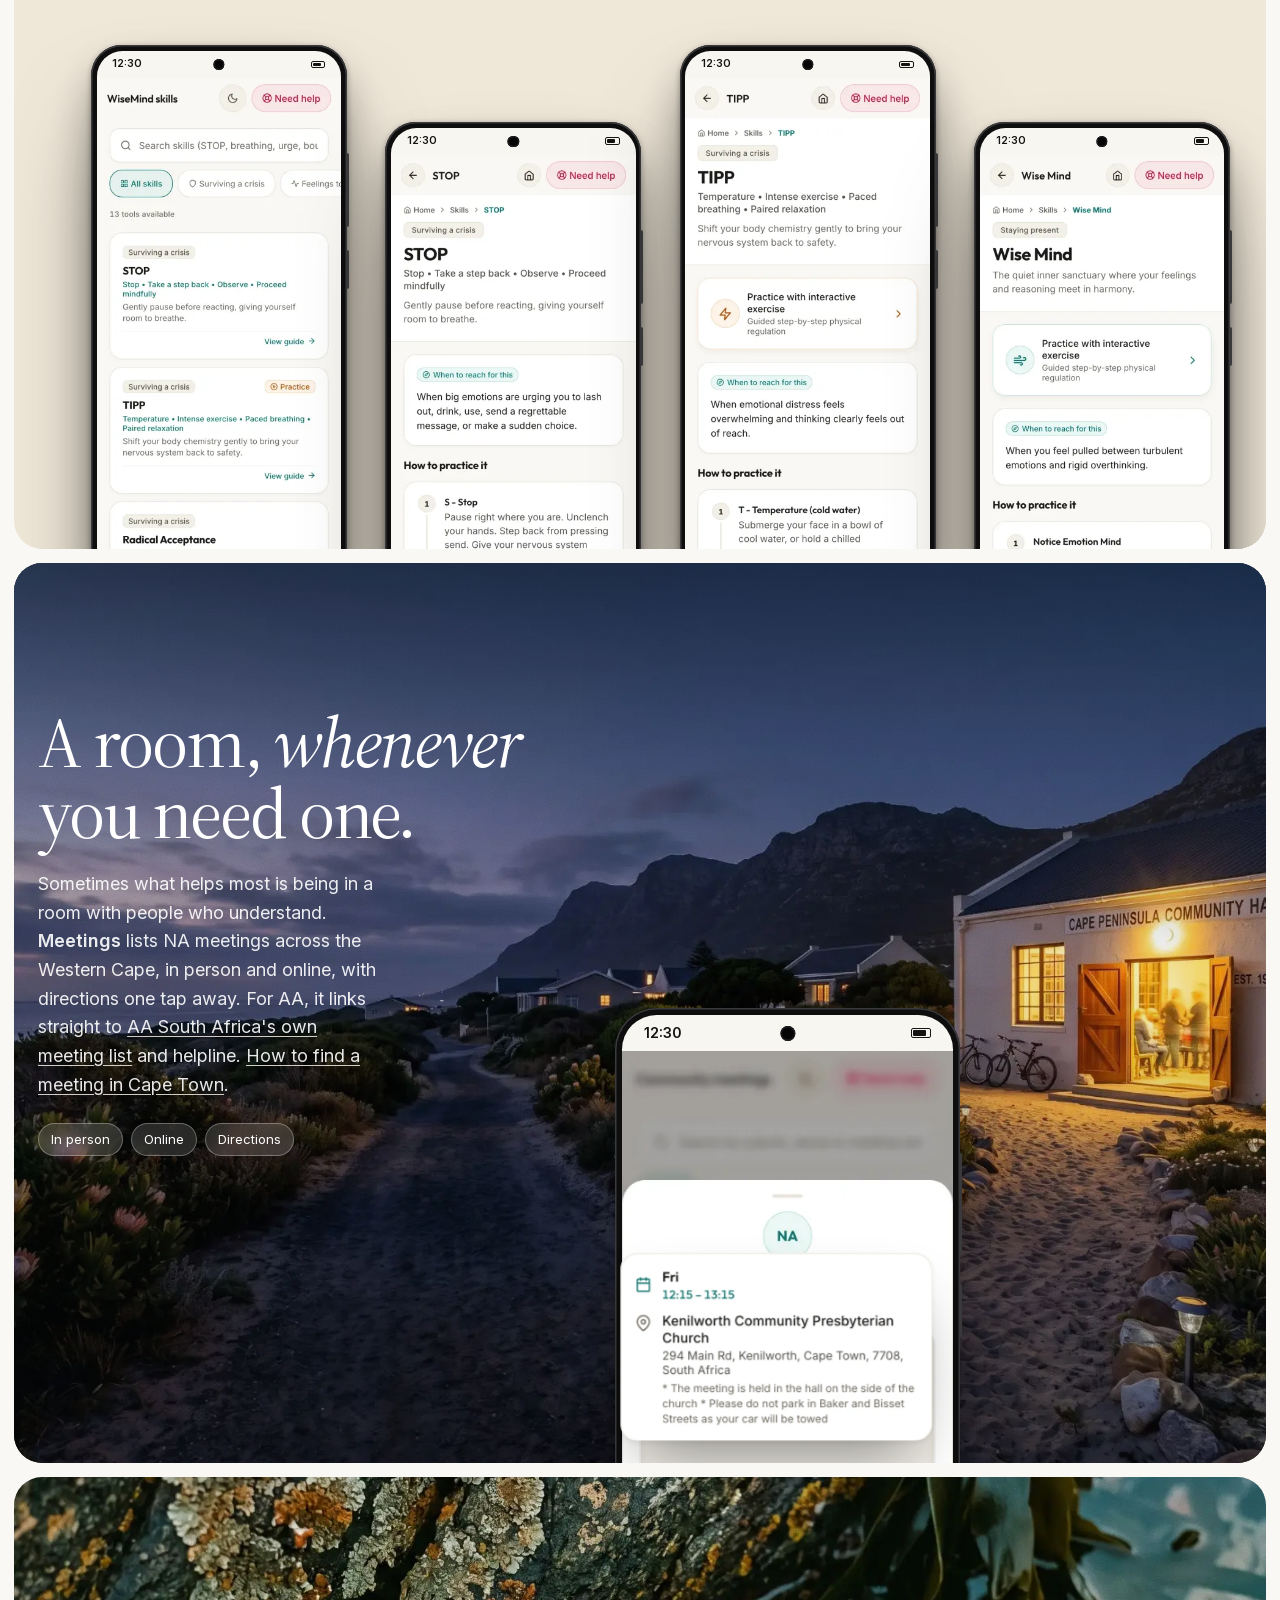
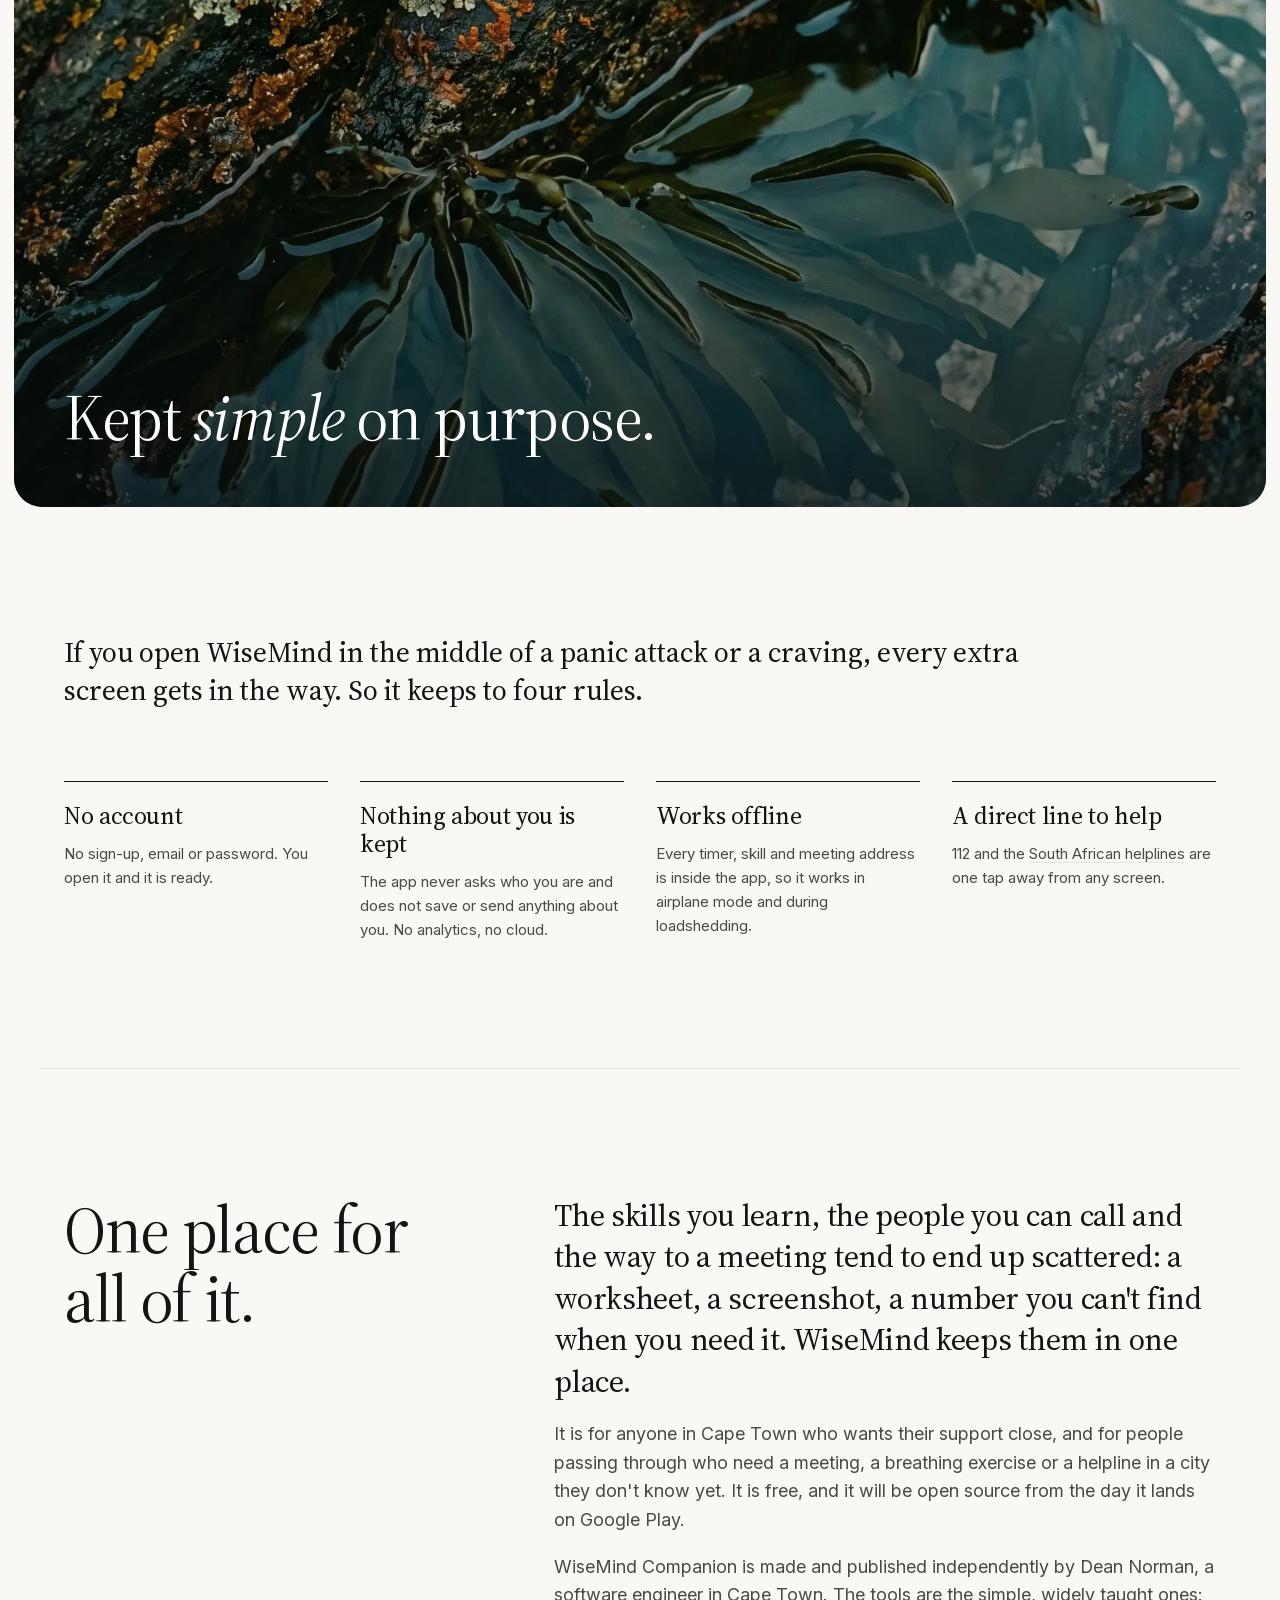
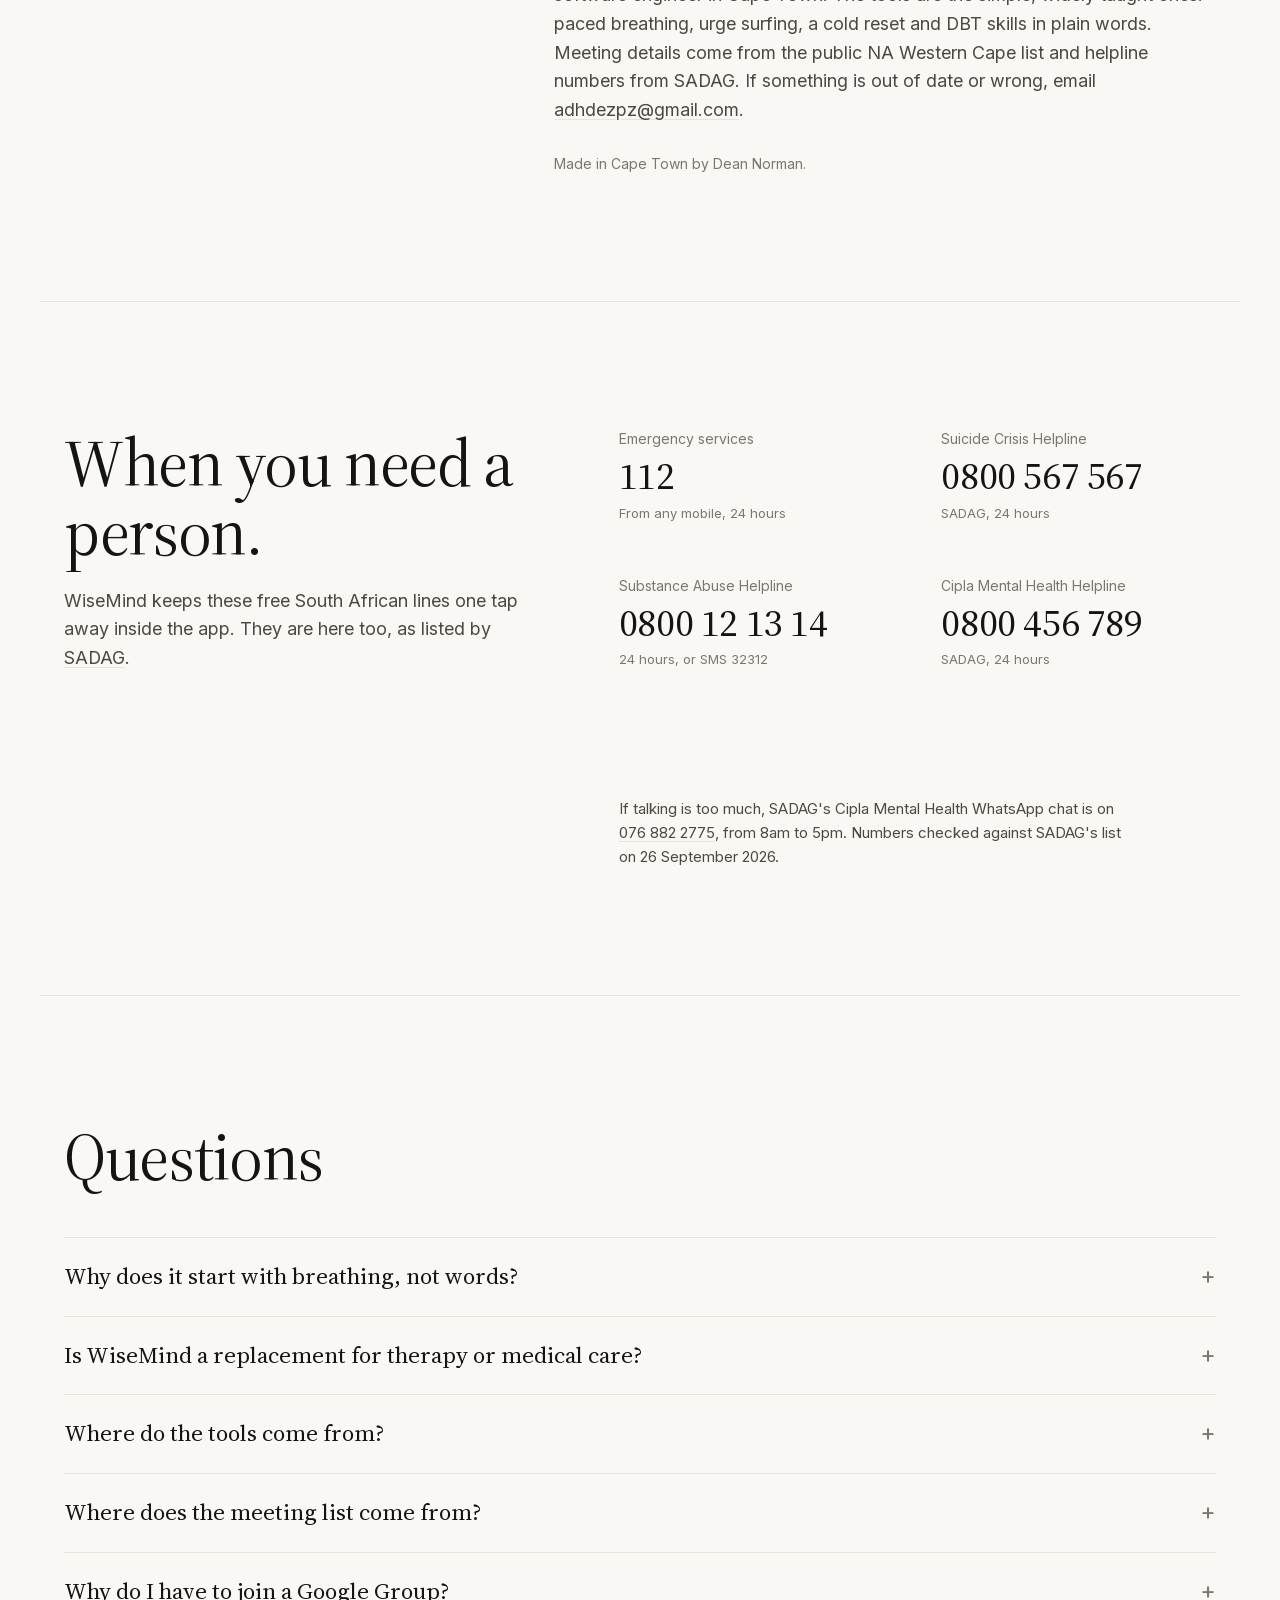
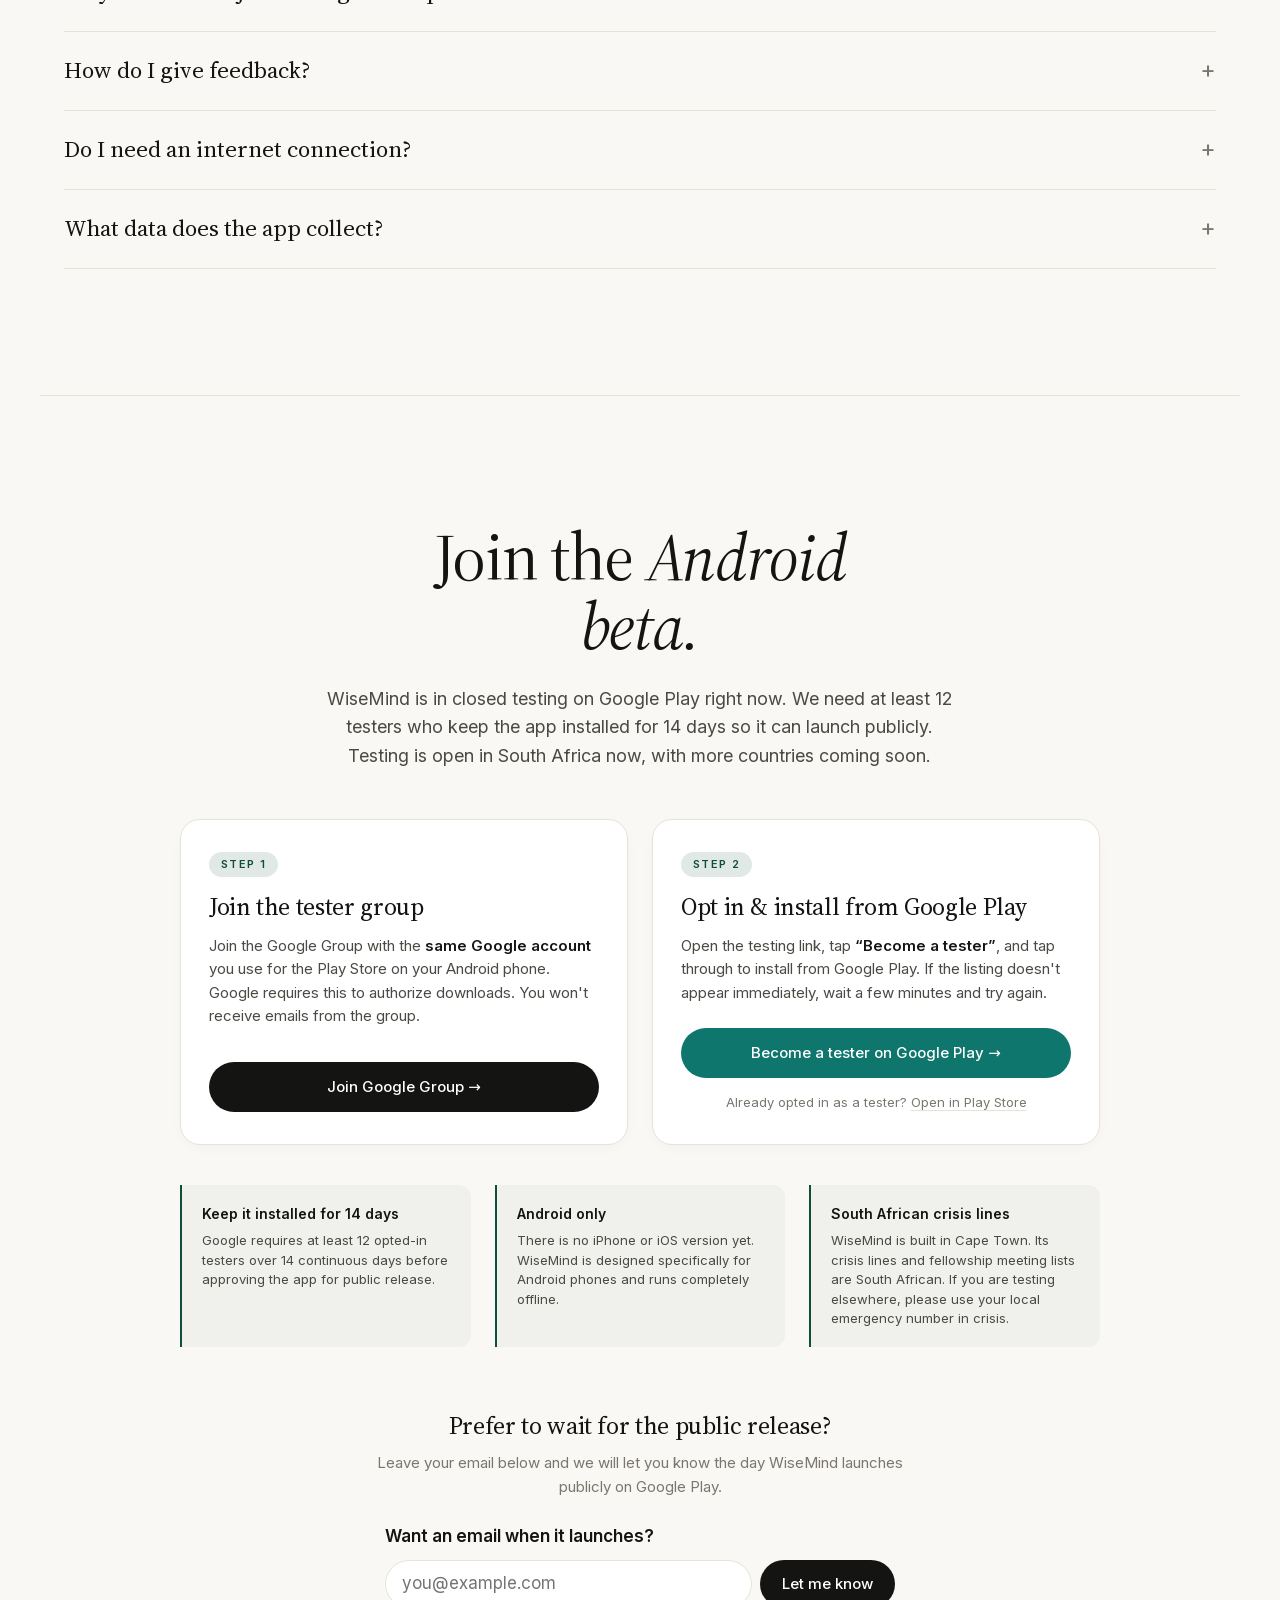
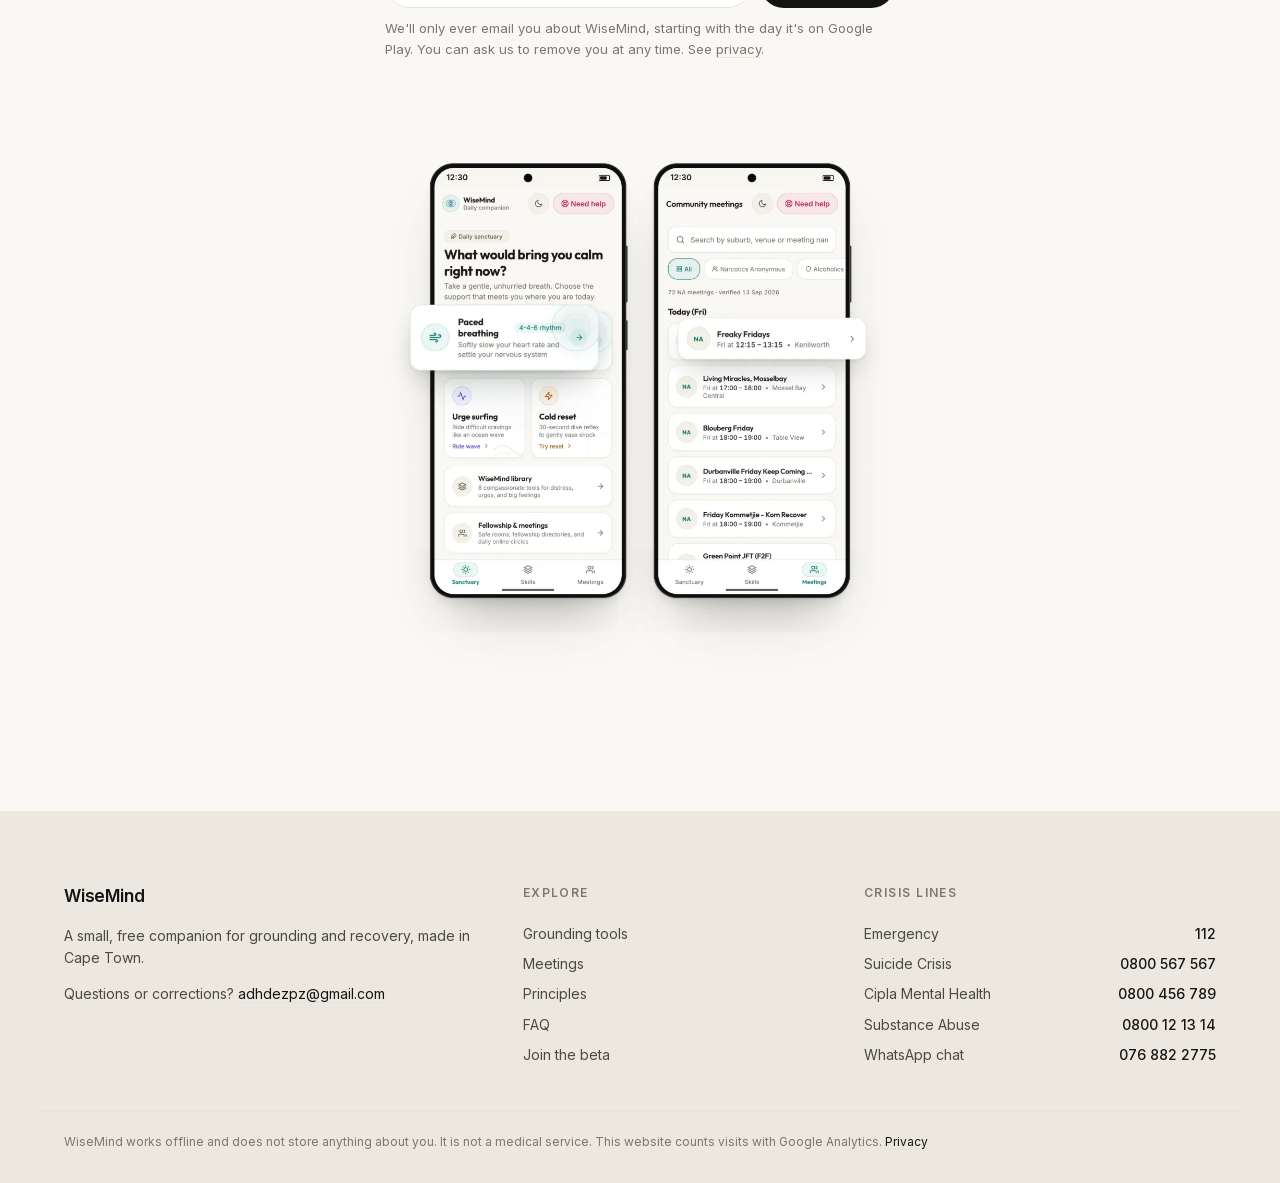
==== commit 75a19a49: "Add a guide to finding NA and AA meetings in Cape Town New page at /meetings-cape-town/: where to fi" ====
--- a/index.html
+++ b/index.html
@@ -929,7 +929,7 @@
   <div class="ch-photo"><img src="assets/img/ch-meet.webp" width="2000" height="1116" srcset="assets/img/ch-meet-1080.webp 1080w, assets/img/ch-meet.webp 2000w" sizes="100vw" loading="lazy" alt=""></div><div class="grain" aria-hidden="true"></div>
   <div class="ch-inner">
     <div class="ch-copy reveal"><h3 id="t-meet">A room, <em>whenever</em> you need one.</h3>
-      <p>Sometimes what helps most is being in a room with people who understand. <strong>Meetings</strong> lists NA meetings across the Western Cape, in person and online, with directions one tap away. For AA, it links straight to <a class="inline" href="https://aasouthafrica.org.za/meetings-list/" rel="noopener">AA South Africa's own meeting list</a> and helpline.</p>
+      <p>Sometimes what helps most is being in a room with people who understand. <strong>Meetings</strong> lists NA meetings across the Western Cape, in person and online, with directions one tap away. For AA, it links straight to <a class="inline" href="https://aasouthafrica.org.za/meetings-list/" rel="noopener">AA South Africa's own meeting list</a> and helpline. <a class="inline" href="meetings-cape-town/">How to find a meeting in Cape Town</a>.</p>
       <ul class="meta"><li>In person</li><li>Online</li><li>Directions</li></ul></div>
     <div class="ch-device"><div class="phone solo"><div class="frame"><div class="screen">
         <div class="cam"></div><div class="status"><span>12:30</span><span class="batt"></span></div>
